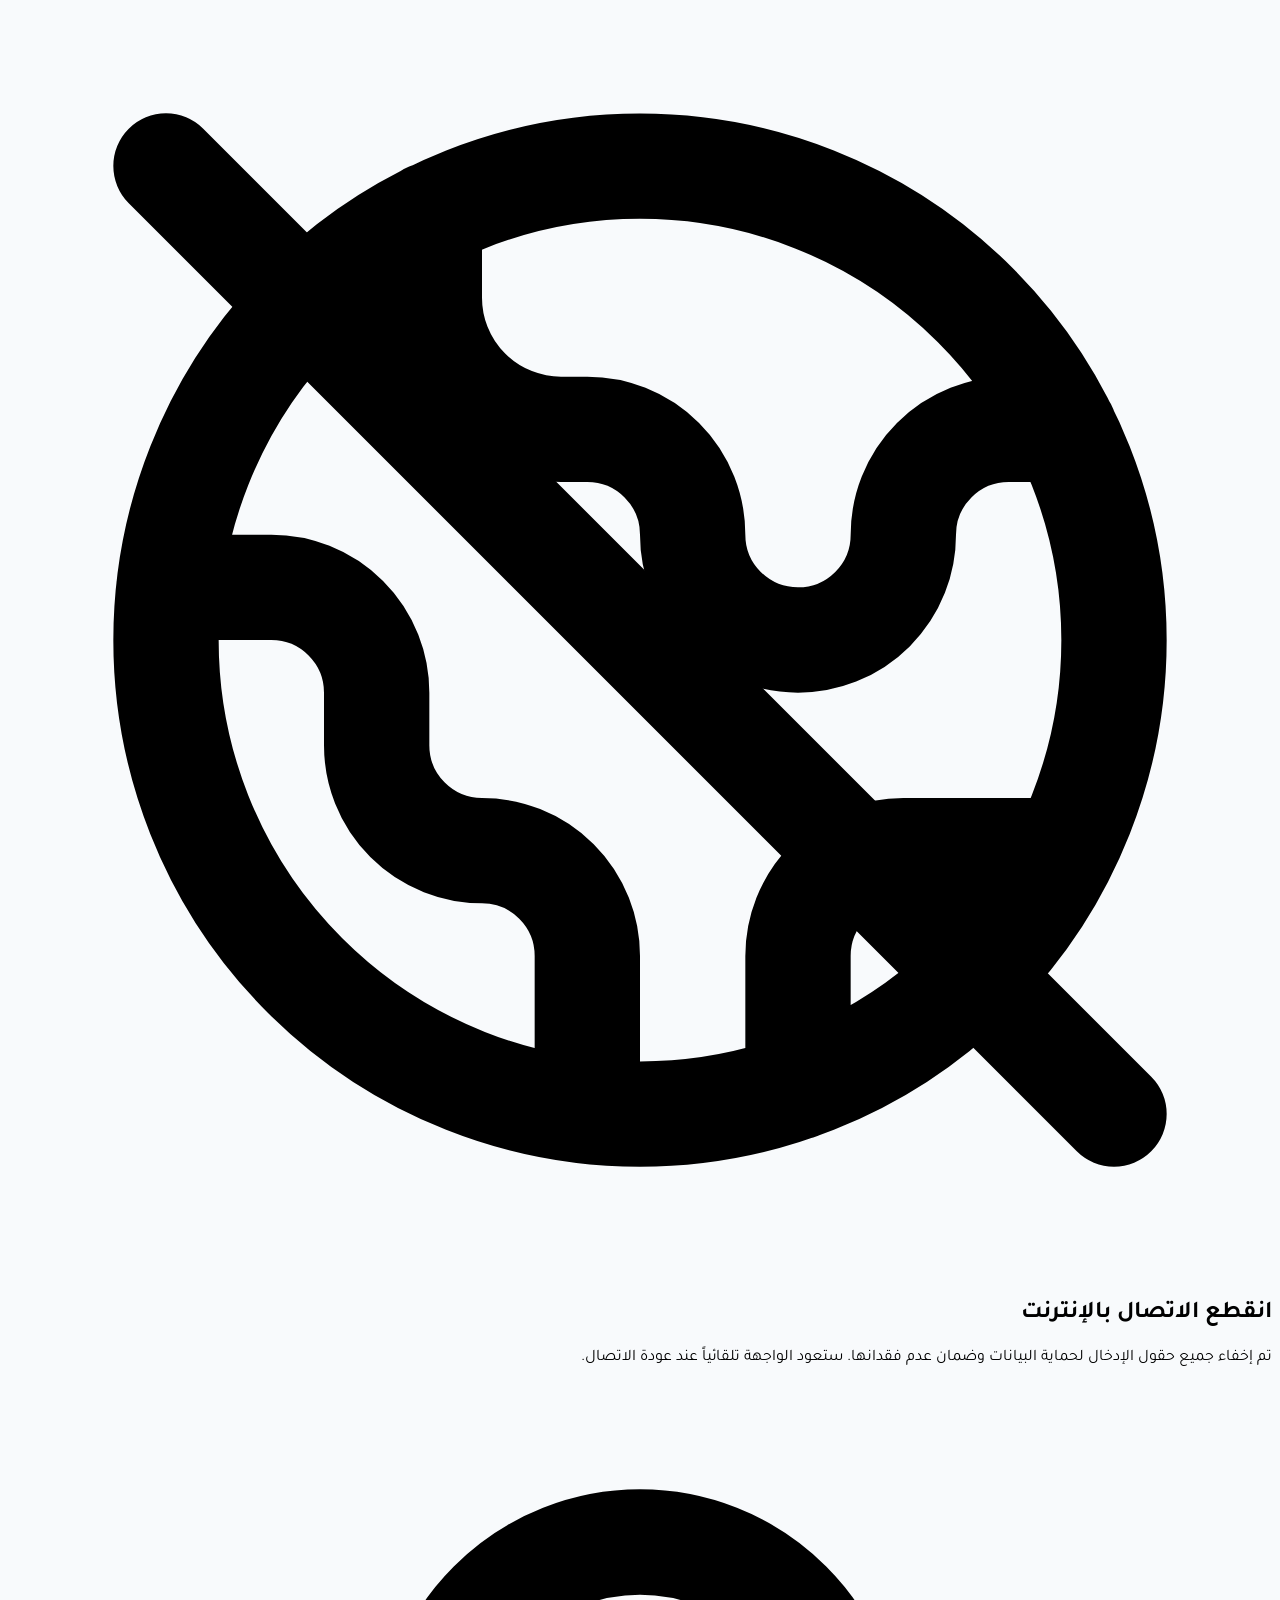
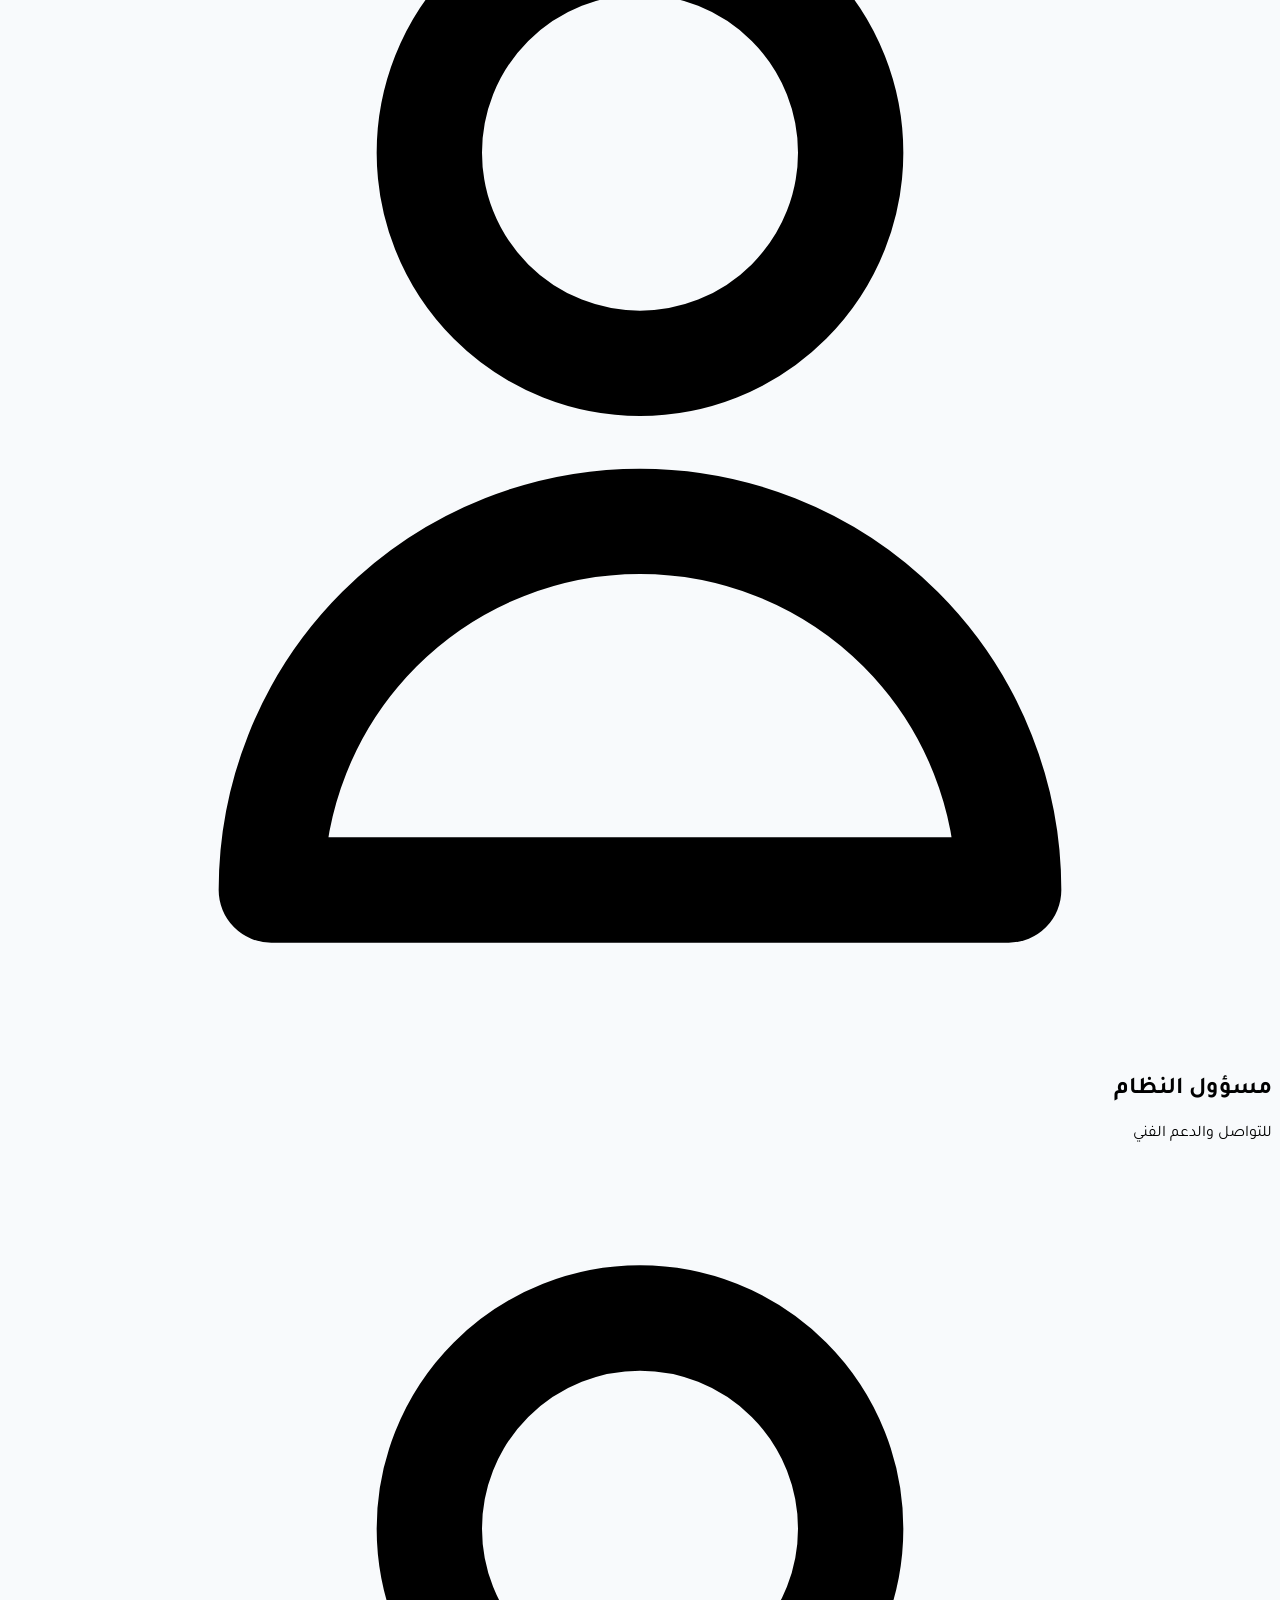
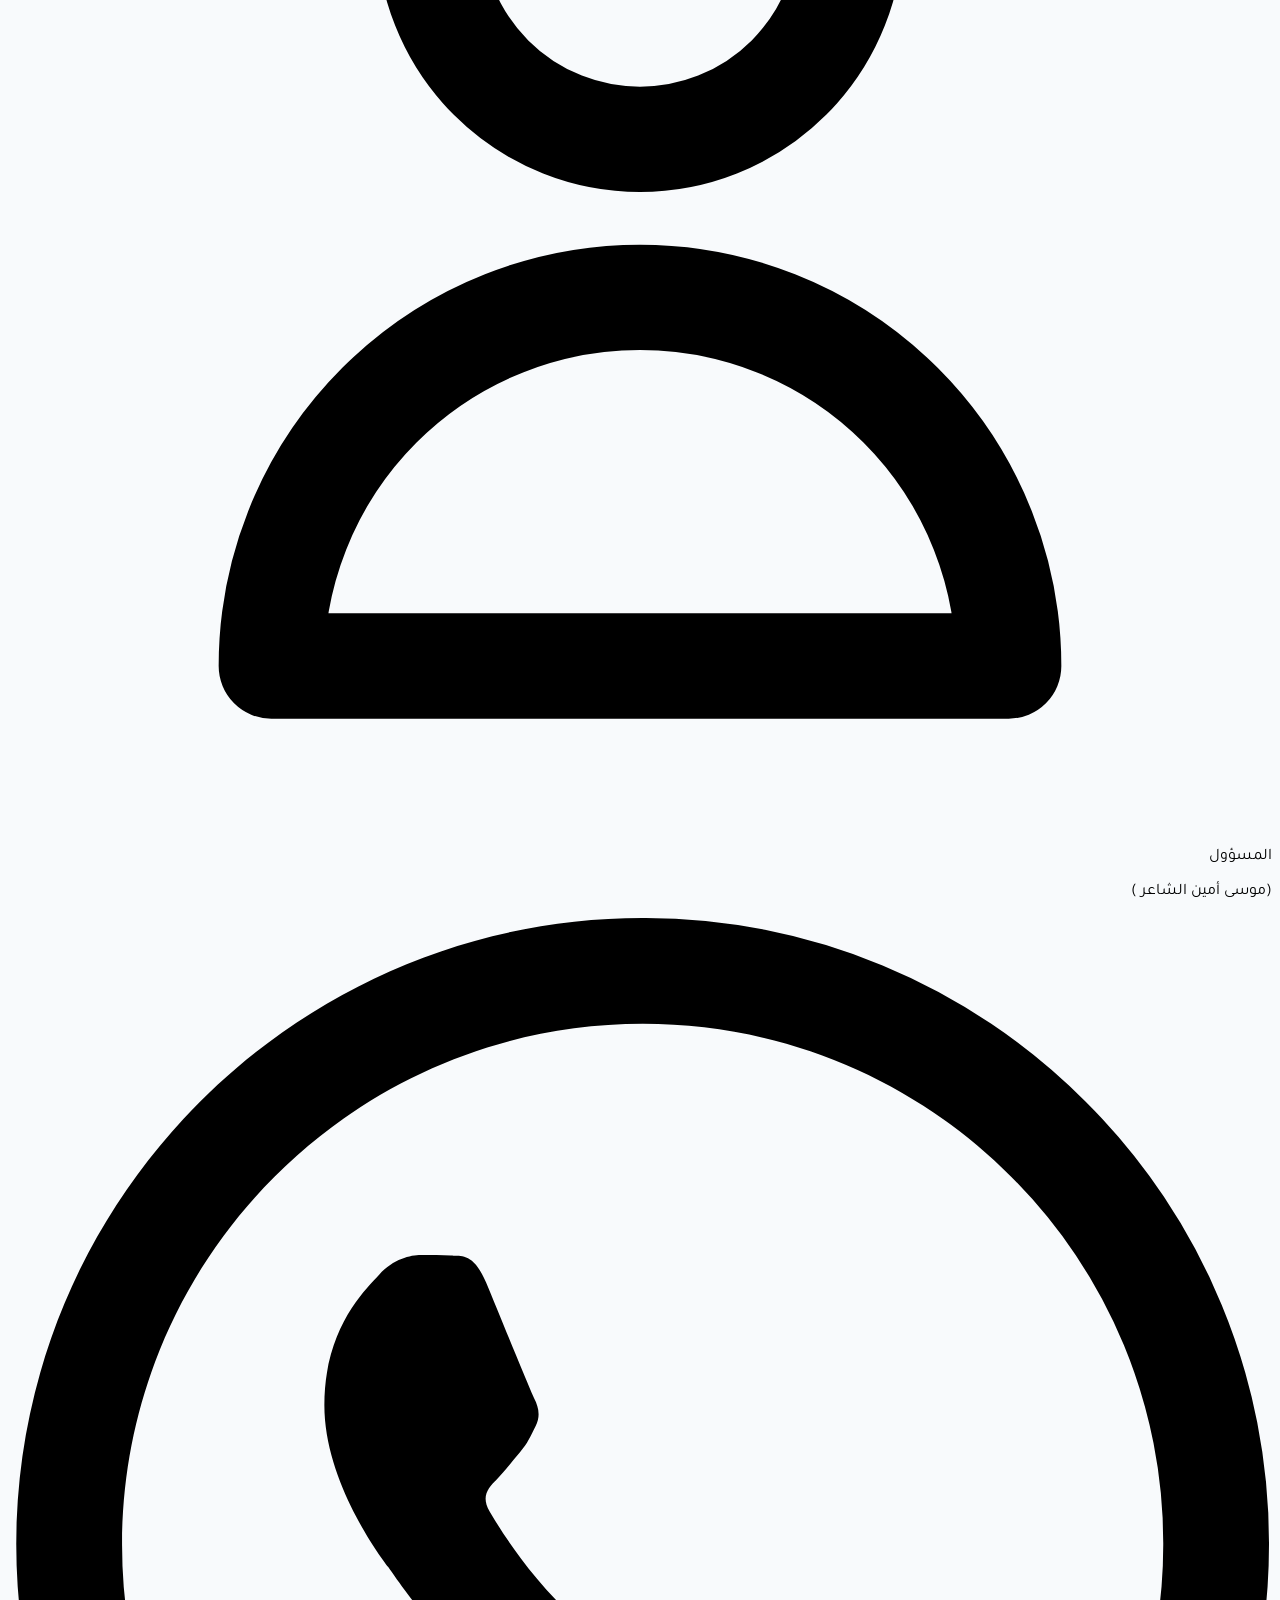
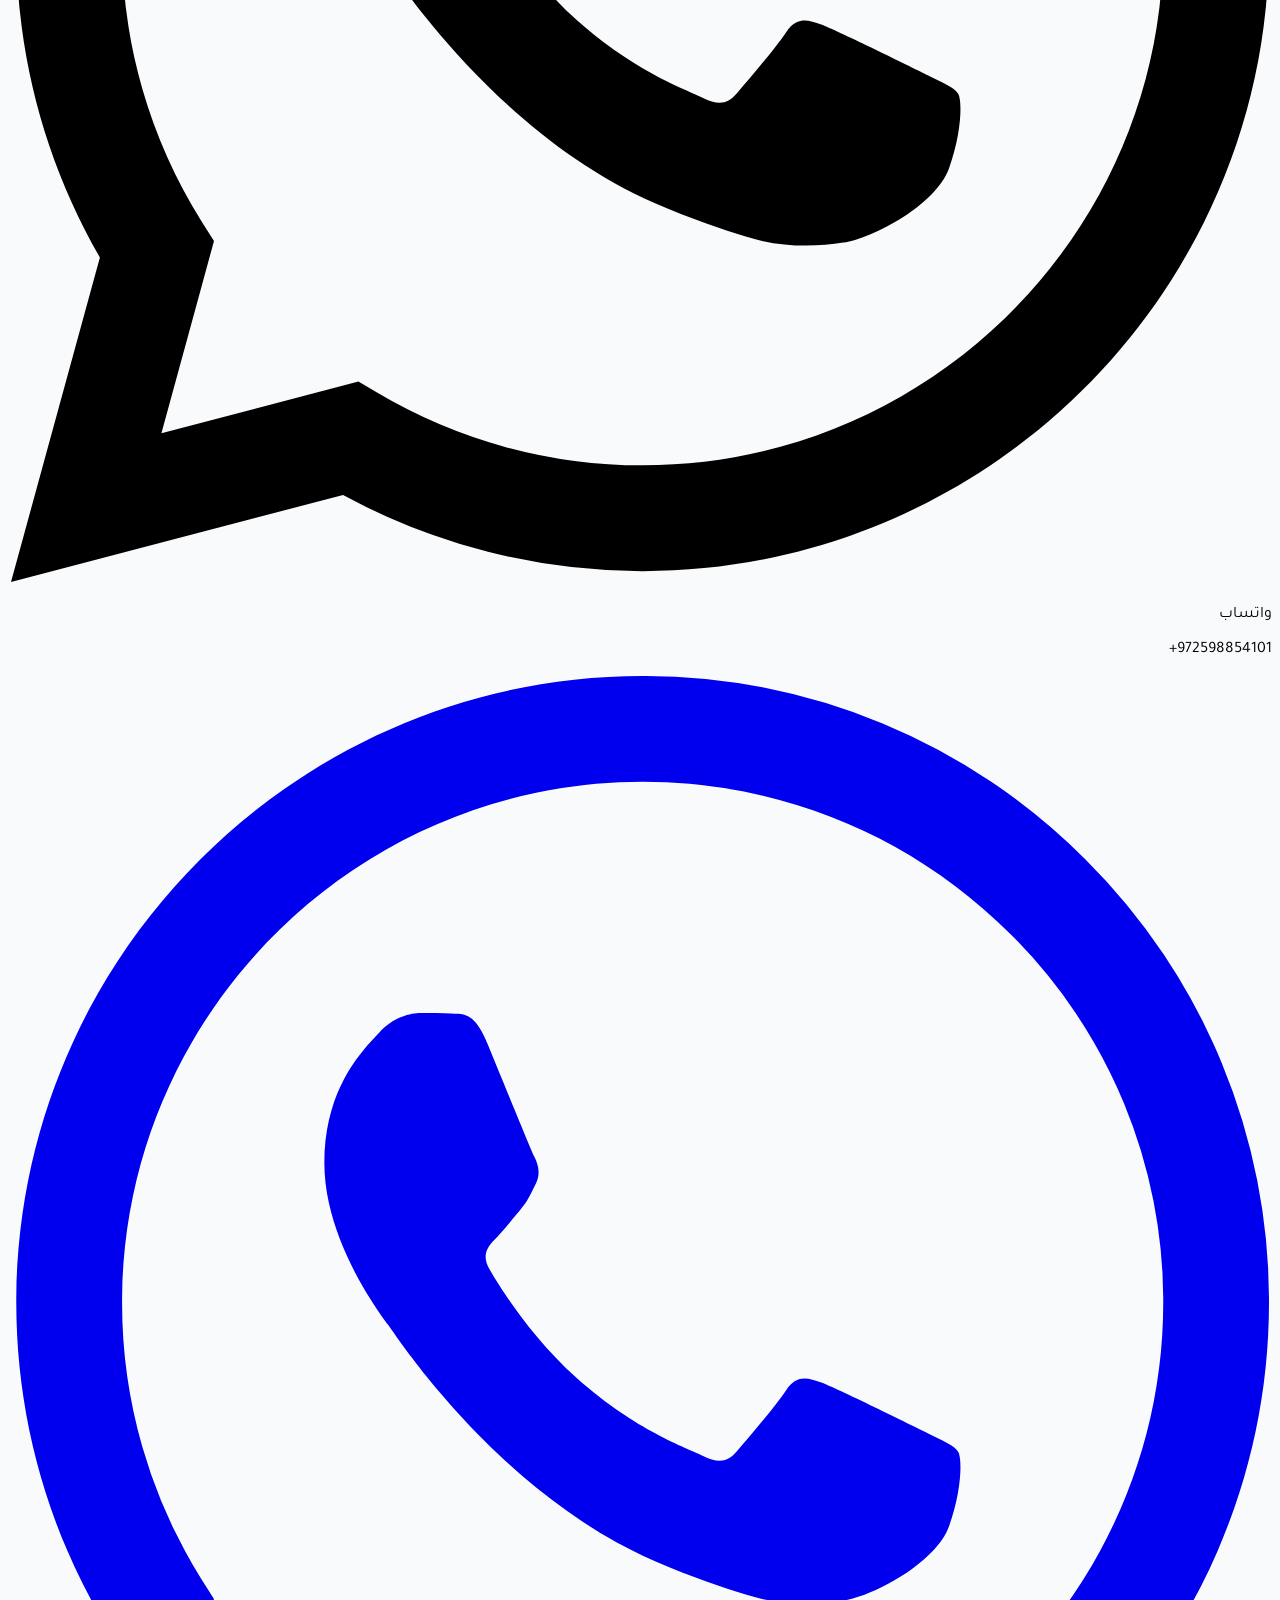
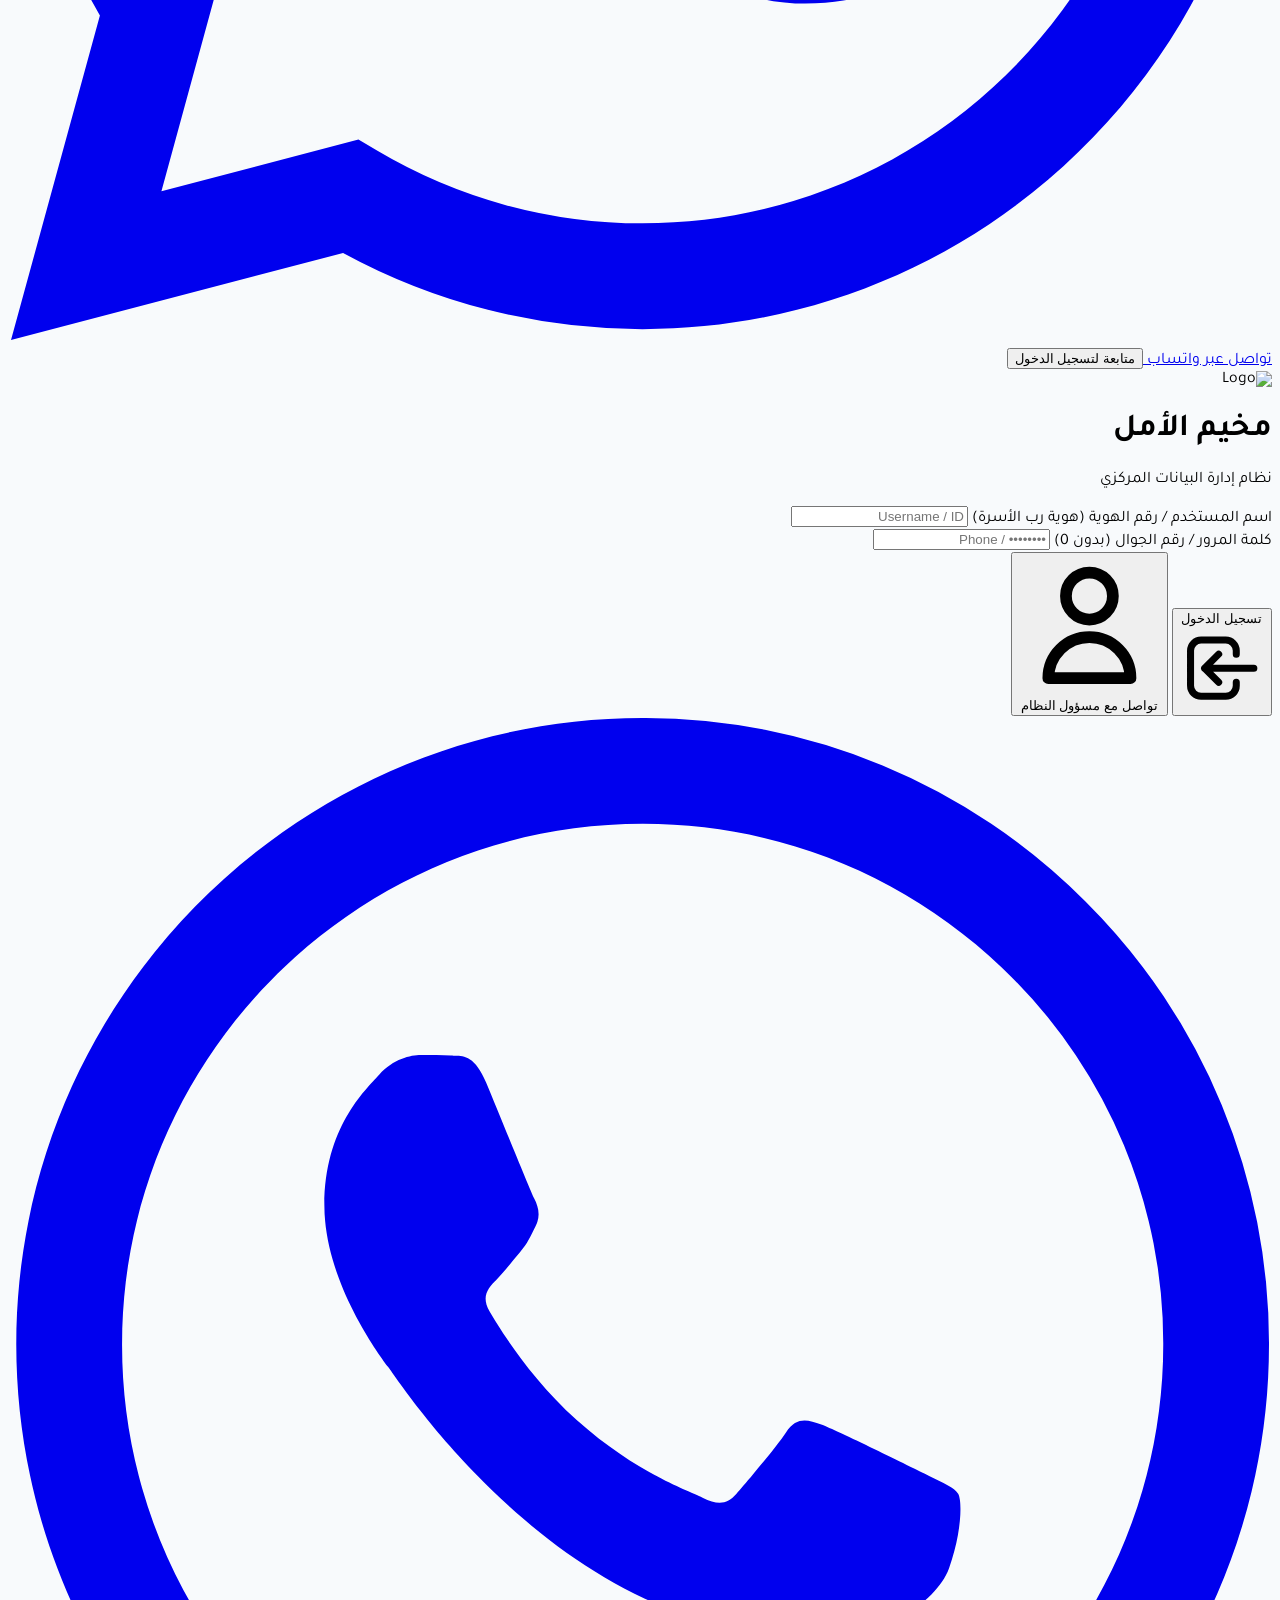
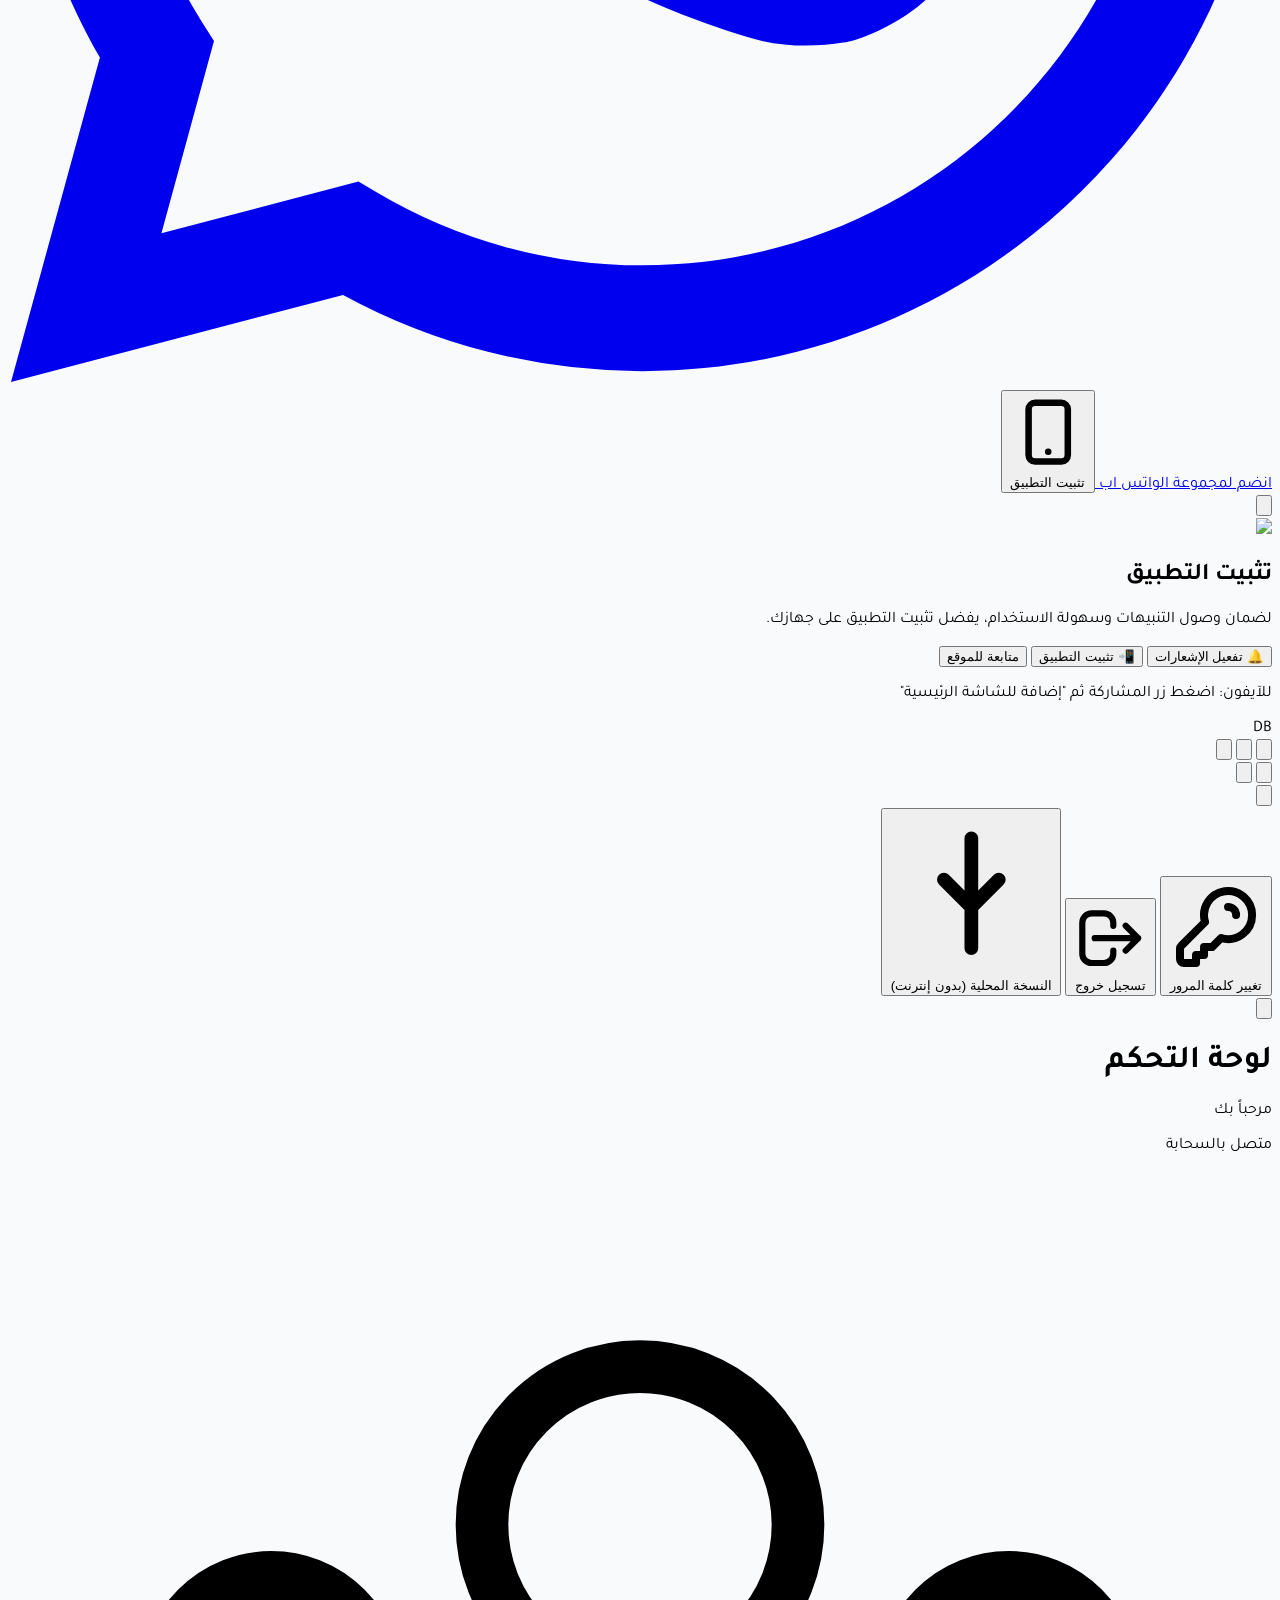
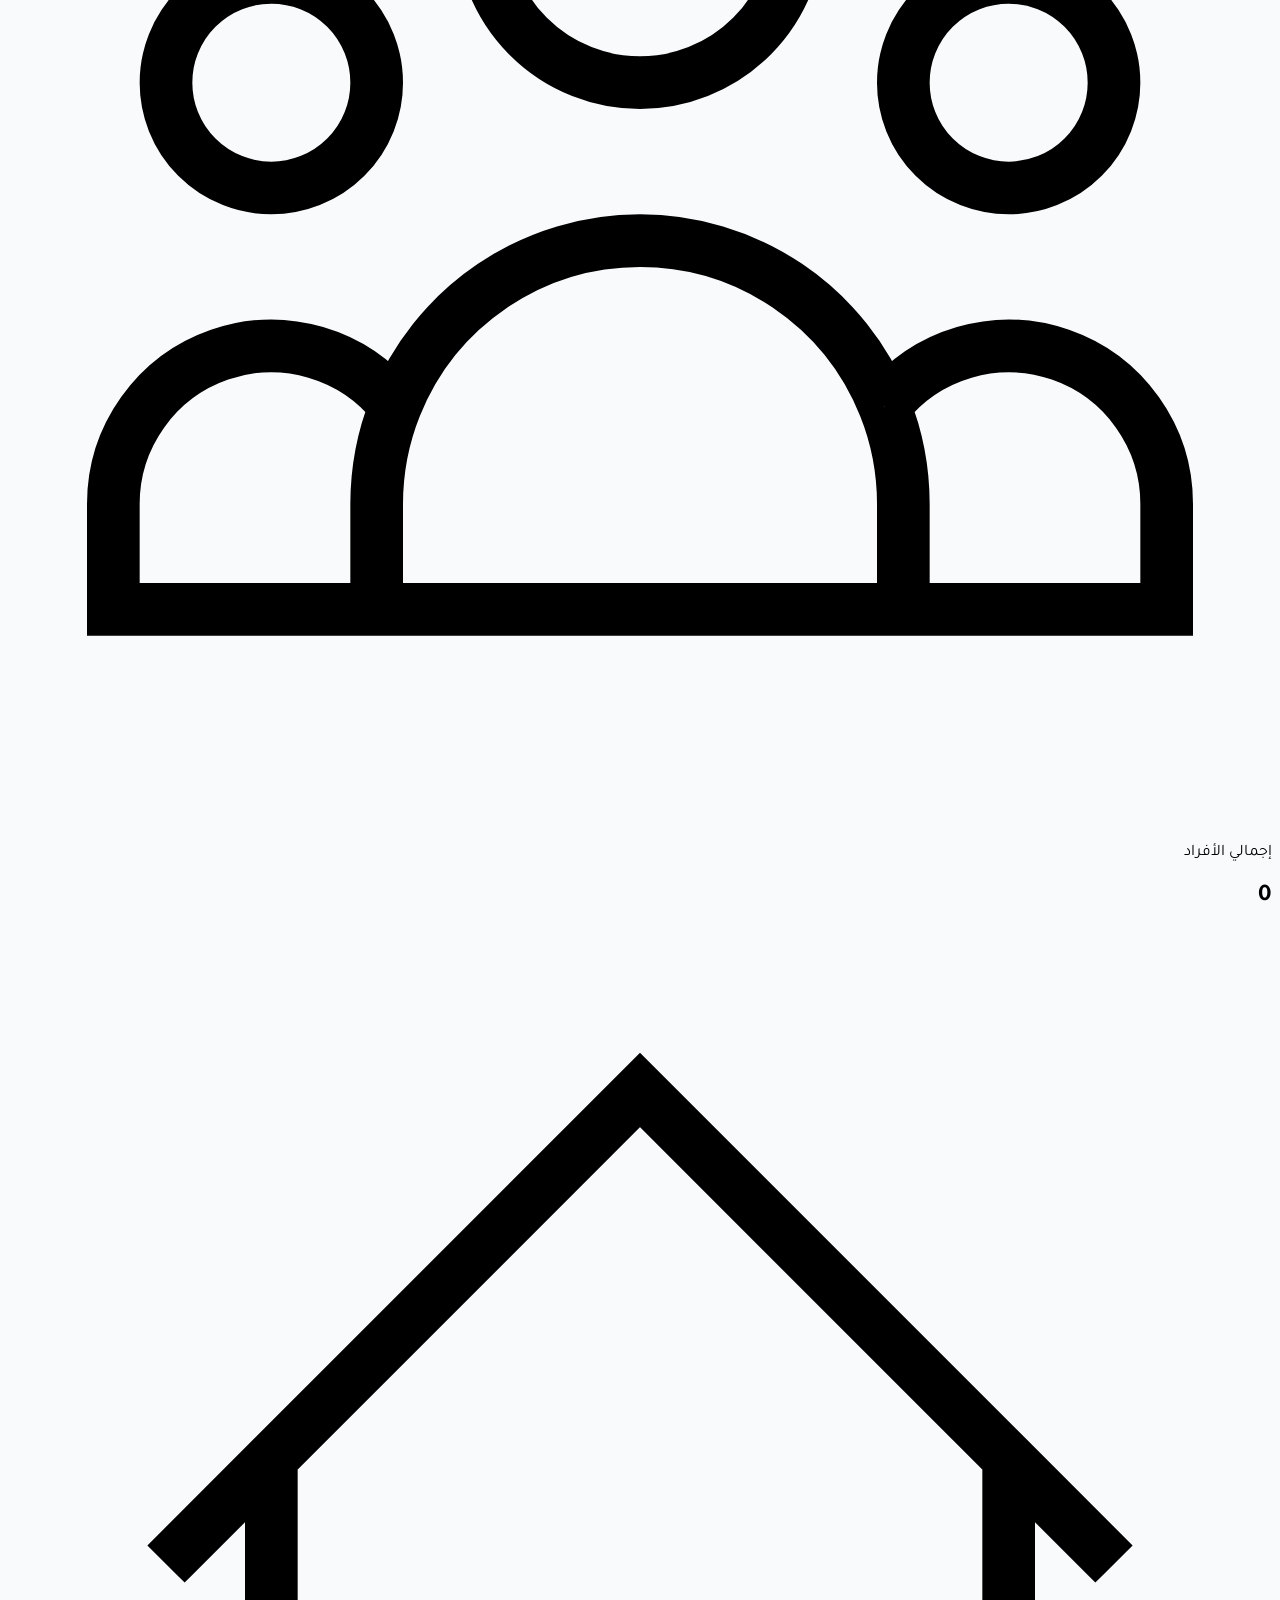
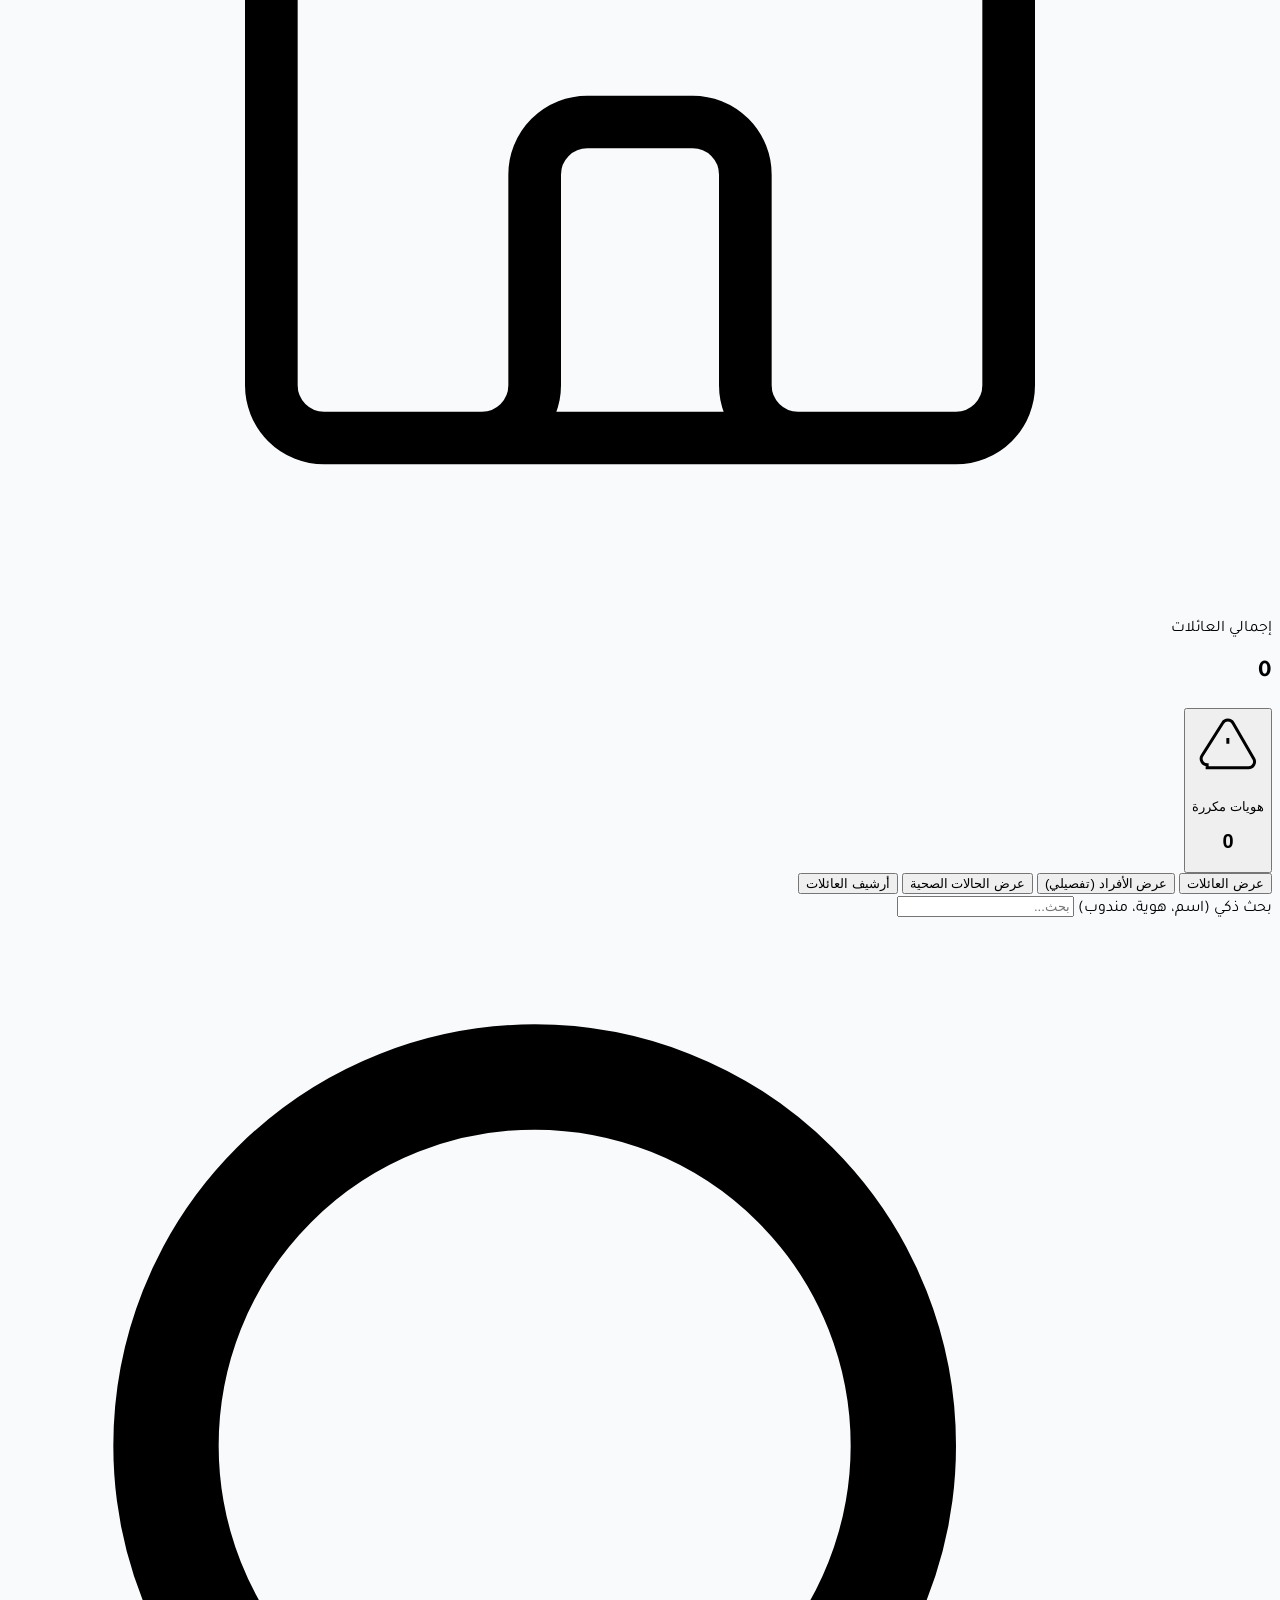
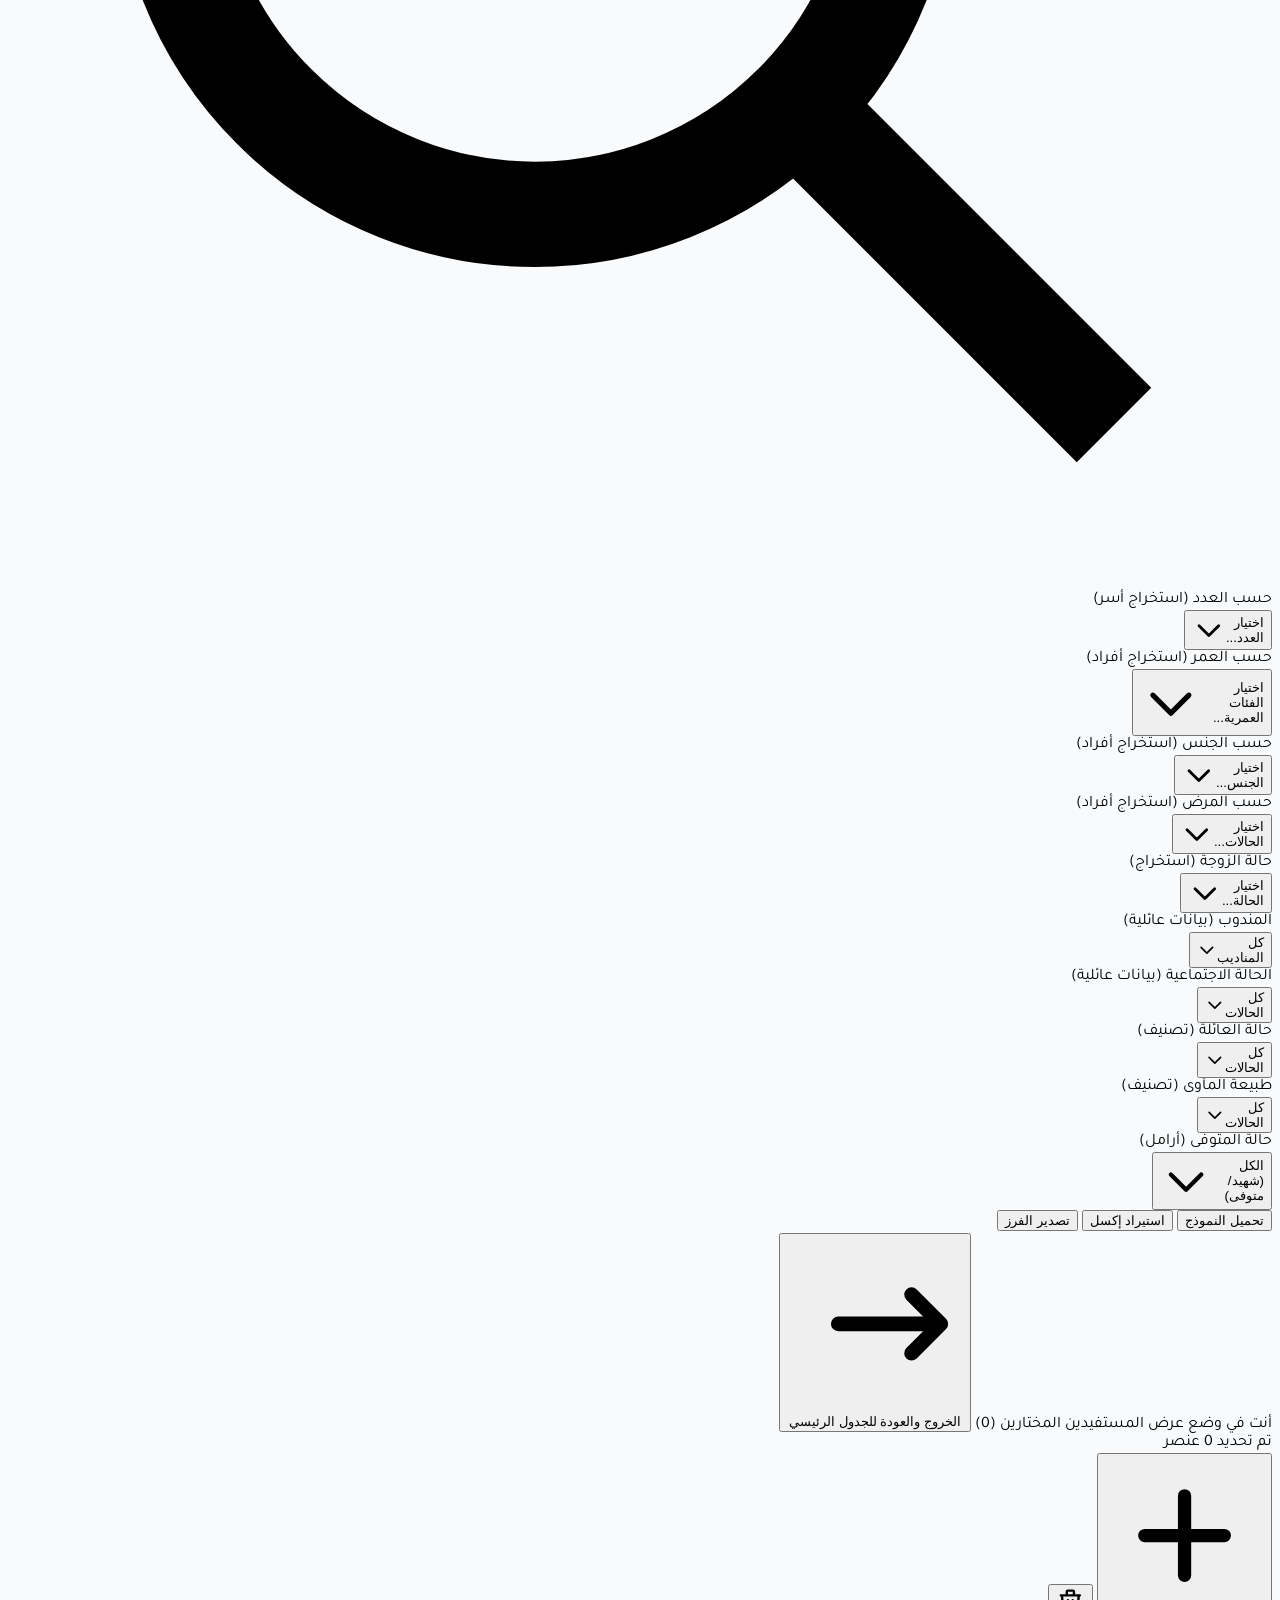
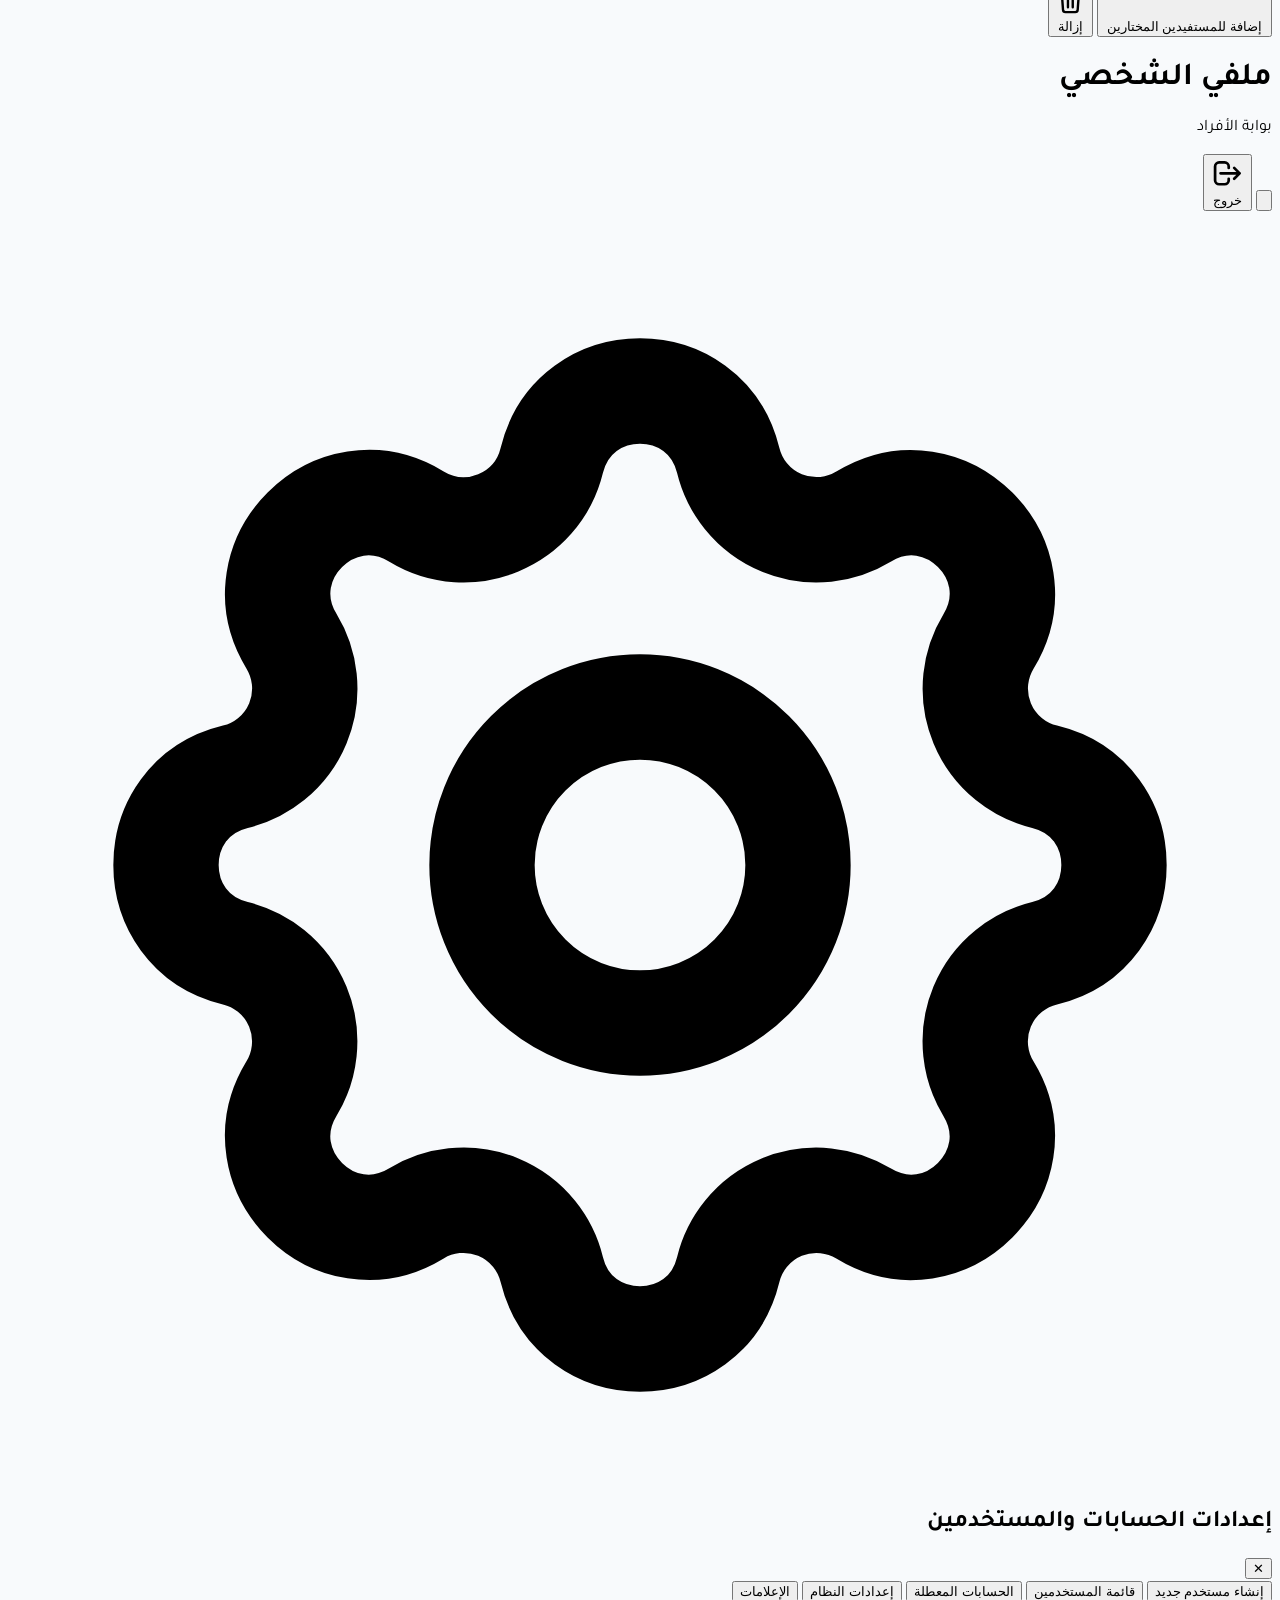
==== index.html @ 71ea0f86 "index" ====
<!DOCTYPE html>
<html lang="ar" dir="rtl">

<head>
    <meta charset="UTF-8">
    <meta name="viewport" content="width=device-width, initial-scale=1.0">
    <title>النظام الموحد مخيم الأمل </title>
    <!-- إعدادات الصورة المصغرة والمعاينة -->
    <link rel="icon" href="https://i.ibb.co/2LS9M6m/E88-F92-CC-8542-4-E59-B64-A-3-DE162-A87-C19.png">
    <link rel="apple-touch-icon" href="https://i.ibb.co/2LS9M6m/E88-F92-CC-8542-4-E59-B64-A-3-DE162-A87-C19.png">
    <meta property="og:image" content="https://i.ibb.co/2LS9M6m/E88-F92-CC-8542-4-E59-B64-A-3-DE162-A87-C19.png">
    <meta property="og:title" content="النظام الموحد مخيم الأمل">
    <meta property="og:description" content="نظام إدارة البيانات المركزي والمستفيدين">
    <script src="https://cdn.tailwindcss.com"></script>
    <script src="https://cdnjs.cloudflare.com/ajax/libs/xlsx/0.18.5/xlsx.full.min.js"></script>
    <link href="https://fonts.googleapis.com/css2?family=Tajawal:wght@300;400;500;700;900&display=swap"
        rel="stylesheet">
    <style>
        body {
            font-family: 'Tajawal', sans-serif;
            background-color: #f8fafc;
            overflow-x: hidden;
        }

        .glass-panel {
            background: rgba(255, 255, 255, 0.9);
            backdrop-filter: blur(10px);
            border: 1px solid rgba(226, 232, 240, 0.8);
        }

        .input-focus {
            transition: all 0.3s ease;
        }

        .input-focus:focus {
            transform: translateY(-2px);
            box-shadow: 0 10px 15px -3px rgba(79, 70, 229, 0.1);
            border-color: #6366f1;
        }

        .modal-anim {
            animation: slideUp 0.4s cubic-bezier(0.16, 1, 0.3, 1);
        }

        @keyframes slideUp {
            from {
                opacity: 0;
                transform: translateY(30px) scale(0.95);
            }

            to {
                opacity: 1;
                transform: translateY(0) scale(1);
            }
        }

        .custom-scroll::-webkit-scrollbar {
            width: 6px;
        }

        .custom-scroll::-webkit-scrollbar-thumb {
            background: #e2e8f0;
            border-radius: 10px;
        }

        th,
        td {
            white-space: nowrap;
        }

        /* Multi-select Styles */
        .multiselect-container {
            position: relative;
            width: 100%;
        }

        .multiselect-btn {
            text-align: right;
            display: flex;
            justify-content: space-between;
            align-items: center;
        }

        .multiselect-options {
            position: absolute;
            top: 100%;
            left: 0;
            right: 0;
            background: white;
            border: 1px solid #e2e8f0;
            border-radius: 1rem;
            box-shadow: 0 10px 15px -3px rgba(0, 0, 0, 0.1);
            z-index: 50;
            max-height: 250px;
            overflow-y: auto;
            padding: 0.5rem;
            margin-top: 5px;
            opacity: 0;
            visibility: hidden;
            transform: translateY(-10px);
            transition: all 0.2s cubic-bezier(0.16, 1, 0.3, 1);
        }

        .multiselect-options.show {
            opacity: 1;
            visibility: visible;
            transform: translateY(0);
        }

        .multiselect-option {
            display: flex;
            align-items: center;
            gap: 8px;
            padding: 8px;
            cursor: pointer;
            border-radius: 0.5rem;
            transition: background 0.2s;
        }

        .multiselect-option:hover {
            background-color: #f1f5f9;
        }

        .multiselect-option input[type="checkbox"] {
            width: 16px;
            height: 16px;
            accent-color: #4f46e5;
            cursor: pointer;
        }

        @media print {
            body * {
                visibility: hidden;
            }

            #authOverlay,
            #mainUI,
            #formModal,
            #detailsModal,
            #exportModal,
            #userParamsModal,
            #editCredsModal,
            nav {
                display: none !important;
            }

            #printArea,
            #printArea * {
                visibility: visible;
                display: block;
            }

            #printArea {
                position: absolute;
                left: 0;
                top: 0;
                width: 100%;
                margin: 0;
                padding: 0;
                background: white;
                color: black;
                font-size: 12pt;
            }

            @page {
                size: A4;
                margin: 1cm;
            }

            .print-container {
                width: 100%;
                direction: rtl;
            }

            .print-header {
                text-align: center;
                border-bottom: 3px solid #000;
                margin-bottom: 20px;
                padding-bottom: 10px;
            }

            .print-title {
                font-size: 24pt;
                font-weight: 900;
                margin: 0;
            }

            .print-meta {
                font-size: 10pt;
                color: #555;
                margin-top: 5px;
            }

            .section-title {
                font-size: 16pt;
                font-weight: bold;
                background-color: #eee !important;
                -webkit-print-color-adjust: exact;
                print-color-adjust: exact;
                padding: 8px 10px;
                margin-top: 25px;
                margin-bottom: 10px;
                border-right: 5px solid #000;
                border-bottom: 1px solid #ccc;
            }

            .print-table {
                width: 100%;
                border-collapse: collapse;
                margin-bottom: 10px;
            }

            .print-table th,
            .print-table td {
                border: 1px solid #000;
                padding: 6px 10px;
                text-align: right;
                font-size: 11pt;
            }

            .print-table th {
                background-color: #f3f3f3 !important;
                -webkit-print-color-adjust: exact;
                print-color-adjust: exact;
                font-weight: bold;
                width: 20%;
                white-space: nowrap;
            }

            .info-grid {
                display: grid;
                grid-template-columns: 1fr 1fr;
                gap: 20px;
            }
        }
    </style>

    <!-- تسجيل Service Worker لدعم العمل بدون إنترنت -->
    <script>
        if ('serviceWorker' in navigator) {
            window.addEventListener('load', function () {
                navigator.serviceWorker.register('sw.js');
            });
        }
    </script>

    <script type="module">
        import { db, auth, appId, fs, signInWithEmailAndPassword, signOut, onAuthStateChanged } from './db.js';
        const { collection, addDoc, onSnapshot, doc, updateDoc, deleteDoc, query, orderBy, where, getDocs, setDoc, getDoc } = fs;

        window.currentUserData = null;

        // ===========================================
        //       نظام المصادقة
        // ===========================================

        async function checkPersistentLogin() {
            const sessionString = localStorage.getItem('dbUserSession');
            if (!sessionString) {
                return false;
            }

            const { userId, expiry } = JSON.parse(sessionString);

            if (Date.now() > expiry) {
                localStorage.removeItem('dbUserSession');
                return false;
            }

            try {
                const userDocRef = window.fs.doc(window.db, "app_users", userId);
                const userDoc = await window.fs.getDoc(userDocRef);

                if (!userDoc.exists() || userDoc.data().isDisabled) {
                    localStorage.removeItem('dbUserSession');
                    return false;
                }

                const newExpiry = Date.now() + (60 * 60 * 1000); // 1 hour sliding expiry
                localStorage.setItem('dbUserSession', JSON.stringify({ userId, expiry: newExpiry }));

                await window.fs.updateDoc(userDocRef, {
                    lastLogin: new Date().toISOString(),
                    isOnline: true
                });

                const userData = userDoc.data();
                window.currentUserData = {
                    id: userId,
                    name: userData.name,
                    username: userData.username,
                    role: userData.role,
                    permissions: userData.permissions || [],
                    type: "db_user"
                };
                Object.freeze(window.currentUserData); // حماية بيانات المستخدم
                handleLoginSuccess();
                return true;
            } catch (e) {
                console.error("Persistent login check failed", e);
                localStorage.removeItem('dbUserSession');
                return false;
            }
        }

        onAuthStateChanged(auth, async (user) => { // This handles Google Auth persistence
            if (user) {
                window.currentUserData = {
                    name: "المدير الرئيسي",
                    username: user.email,
                    role: "super_admin",
                    permissions: ["add", "edit", "remove", "view", "manage_users", "export", "view_all"],
                    type: "google_auth"
                };
                Object.freeze(window.currentUserData); // حماية بيانات المستخدم
                handleLoginSuccess();
            } else {
                // If no Google user, check for our custom persistent session
                const customSessionActive = await checkPersistentLogin();
                if (!customSessionActive) {
                    document.getElementById('authOverlay').classList.remove('hidden');
                }
            }
        });

        window.unifiedLogin = async function () {
            const userOrEmail = document.getElementById('loginUser').value.trim();
            const pass = document.getElementById('loginPass').value;
            const errorDiv = document.getElementById('loginError');
            errorDiv.classList.add('hidden');

            if (!userOrEmail || !pass) {
                errorDiv.innerText = "يرجى تعبئة جميع الحقول";
                errorDiv.classList.remove('hidden');
                return;
            }

            try {
                if (userOrEmail.includes('@')) {
                    await signInWithEmailAndPassword(auth, userOrEmail, pass);
                    return;
                }

                const q = query(collection(db, "app_users"), where("username", "==", userOrEmail));
                const querySnapshot = await getDocs(q);

                if (querySnapshot.empty) {
                    throw new Error("User not found");
                }

                let userData = null;
                let docId = null;

                querySnapshot.forEach((doc) => {
                    if (doc.data().password === pass) {
                        userData = doc.data();
                        docId = doc.id;
                    }
                });

                if (!userData) {
                    throw new Error("Wrong password");
                }

                if (userData.isDisabled) {
                    errorDiv.innerText = "هذا الحساب معطل، يرجى مراجعة المسؤول";
                    errorDiv.classList.remove('hidden');
                    return;
                }

                await updateDoc(doc(db, "app_users", docId), {
                    lastLogin: new Date().toISOString(),
                    isOnline: true
                });

                window.currentUserData = {
                    id: docId,
                    name: userData.name,
                    username: userData.username,
                    role: userData.role,
                    permissions: userData.permissions || [],
                    type: "db_user"
                };
                Object.freeze(window.currentUserData); // حماية بيانات المستخدم

                // حفظ الجلسة في localStorage لمدة ساعة
                const session = {
                    userId: docId,
                    expiry: Date.now() + (60 * 60 * 1000) // 1 hour
                };
                localStorage.setItem('dbUserSession', JSON.stringify(session));

                handleLoginSuccess();

            } catch (error) {
                // محاولة تسجيل الدخول كمستفيد (فرد)
                try {
                    // التحقق من إعدادات النظام (السماح بالدخول وطريقة الدخول)
                    let authMethod = 'phone';
                    const settingsDoc = await window.fs.getDoc(window.fs.doc(window.db, "artifacts", window.appId, "public", "settings"));
                    if (settingsDoc.exists()) {
                        const sData = settingsDoc.data();
                        if (sData.beneficiaryLoginEnabled === false) {
                            const err = new Error(sData.beneficiaryLoginMessage || "عذراً، الدخول متوقف حالياً");
                            err.isSystemMessage = true;
                            throw err;
                        }
                        if (sData.beneficiaryAuthMethod) {
                            authMethod = sData.beneficiaryAuthMethod;
                        }
                    }

                    const benQ = query(collection(db, "artifacts", appId, "public", "data", "families"), where("pId", "==", userOrEmail));
                    const benSnap = await getDocs(benQ);

                    let benData = null;
                    let benId = null;

                    benSnap.forEach((doc) => {
                        const data = doc.data();
                        if (authMethod === 'password') {
                            if (data.pPassword && data.pPassword === pass) {
                                benData = data;
                                benId = doc.id;
                            }
                        } else {
                            if (data.pPhone === pass) {
                                benData = data;
                                benId = doc.id;
                            }
                        }
                    });

                    if (!benData) {
                        const errMsg = authMethod === 'password'
                            ? "بيانات الدخول غير صحيحة (تأكد من رقم الهوية وكلمة السر)"
                            : "بيانات الدخول غير صحيحة (تأكد من رقم الهوية ورقم الجوال)";
                        const err = new Error(errMsg);
                        err.isSystemMessage = true;
                        throw err;
                    }

                    window.currentUserData = {
                        id: benId,
                        name: benData.pName,
                        username: benData.pId,
                        role: "beneficiary", // دور جديد
                        permissions: ["edit_self"],
                        type: "beneficiary_auth"
                    };
                    Object.freeze(window.currentUserData); // حماية بيانات المستخدم
                    handleLoginSuccess();

                } catch (benError) {
                    console.error("Login Error:", error, benError);
                    if (benError.isSystemMessage) {
                        errorDiv.innerText = benError.message;
                        errorDiv.classList.remove('hidden');
                        return;
                    }
                    errorDiv.innerText = "بيانات الدخول غير صحيحة (تأكد من اسم المستخدم وكلمة المرور)";
                    errorDiv.classList.remove('hidden');
                }
            }
        };

        async function handleLoginSuccess() {
            document.getElementById('authOverlay').classList.add('hidden');
            document.getElementById('mainUI').classList.remove('hidden');

            // تحميل إعدادات النظام (خاصة صلاحية تعديل المستفيد) عند كل دخول
            try {
                const settingsSnap = await window.fs.getDoc(window.fs.doc(window.db, "artifacts", window.appId, "public", "settings"));
                if (settingsSnap.exists()) {
                    const sData = settingsSnap.data();
                    window.beneficiaryEditEnabled = sData.beneficiaryEditEnabled !== false;
                } else {
                    window.beneficiaryEditEnabled = true; // الافتراضي: مسموح
                }
            } catch (e) {
                window.beneficiaryEditEnabled = true; // في حال الخطأ، اسمح بالتعديل
            }

            setupUIBasedOnRole();
            initDataListener();
            initNotificationSystem(); // تشغيل الإشعارات فقط بعد الدخول الناجح
        }

        function setupUIBasedOnRole() {
            const u = window.currentUserData;
            document.getElementById('roleTitle').innerText = `أهلاً بك، ${u.name}`;

            const settingsBtn = document.getElementById('navSettingsBtn');
            const homeBtn = document.getElementById('navHomeBtn');
            const benBtn = document.getElementById('navBeneficiariesBtn');

            // إخفاء/إظهار واجهة المستفيد الخاصة
            if (u.role === 'beneficiary') {
                document.querySelector('nav').classList.add('hidden'); // إخفاء القائمة الجانبية
                document.getElementById('adminDashboard').classList.add('hidden'); // إخفاء لوحة التحكم الرئيسية
                document.getElementById('beneficiaryDashboard').classList.remove('hidden'); // إظهار لوحة المستفيد
                renderBeneficiaryView();

                // التحقق من التثبيت للمستفيد (إجباري)
                const isStandalone = window.matchMedia('(display-mode: standalone)').matches || window.navigator.standalone === true;
                if (!isStandalone) {
                    if (!sessionStorage.getItem('installPromptShown')) {
                        document.getElementById('forceInstallModal').classList.remove('hidden');
                        sessionStorage.setItem('installPromptShown', 'true');
                    }
                }

                return; // توقف هنا للمستفيد
            }

            // الوضع الطبيعي للموظفين والمدراء
            document.querySelector('nav').classList.remove('hidden');
            document.getElementById('adminDashboard').classList.remove('hidden');
            document.getElementById('beneficiaryDashboard').classList.add('hidden');

            if (u.role === 'super_admin') {
                settingsBtn.classList.remove('hidden');
                homeBtn.classList.add('hidden');
            } else {
                settingsBtn.classList.add('hidden');
                homeBtn.classList.remove('hidden');
            }

            if (u.role === 'super_admin' || u.role === 'admin' || u.role === 'employee') {
                benBtn.classList.remove('hidden');
            } else {
                benBtn.classList.add('hidden');
            }

            const canAdd = u.permissions.includes('add');
            // التعديل هنا: تمكين التصدير إذا كان المدير الرئيسي أو لديه صلاحية export
            const canExport = u.role === 'super_admin' || u.role === 'admin' || u.permissions.includes('export');
            const actionsGroup = document.getElementById('navActionsGroup');

            if (canAdd) document.getElementById('adminAddBtn').classList.remove('hidden');
            else document.getElementById('adminAddBtn').classList.add('hidden');

            // التحكم في ظهور زر التصدير في القائمة الجانبية
            if (canExport) document.getElementById('navExportBtn').classList.remove('hidden');
            else document.getElementById('navExportBtn').classList.add('hidden');

            if (canAdd || canExport) actionsGroup.classList.remove('hidden');
            else actionsGroup.classList.add('hidden');

            // التحكم في ظهور أزرار الإجراءات الإدارية (قالب، استيراد، تصدير الفرز)
            if (canExport) {
                document.getElementById('adminActions').classList.remove('hidden');
                document.getElementById('adminActions').classList.add('flex'); // التأكد من تفعيل ال flex
            } else {
                document.getElementById('adminActions').classList.add('hidden');
                document.getElementById('adminActions').classList.remove('flex');
            }

            // الفلاتر تظهر للجميع
            document.getElementById('sensitiveFilters').classList.remove('hidden');
            document.getElementById('socialFilterDiv').classList.remove('hidden');
        }

        window.logout = async function () {
            try {
                if (window.currentUserData && window.currentUserData.type === 'db_user') {
                    await updateDoc(doc(db, "app_users", window.currentUserData.id), {
                        isOnline: false
                    });
                }
                localStorage.removeItem('dbUserSession');
                await signOut(auth);
                window.currentUserData = null;
                location.reload();
            } catch (error) {
                console.error("Logout Error", error);
                location.reload();
            }
        };

        function initDataListener() {
            if (window.currentUserData && window.currentUserData.role === 'beneficiary') {
                // للمستفيد: استمع فقط لملفه الشخصي
                onSnapshot(doc(db, "artifacts", appId, "public", "data", "families", window.currentUserData.id), (doc) => {
                    if (doc.exists()) {
                        window.families = [{ id: doc.id, ...doc.data() }];
                        renderBeneficiaryView(); // تحديث العرض عند تغير البيانات
                    } else {
                        alert("لم يعد الملف موجوداً");
                        logout();
                    }
                });
            } else {
                // للمدراء: استمع للكل
                const q = query(
                    collection(db, "artifacts", appId, "public", "data", "families"),
                    orderBy("updatedAt", "desc")
                );
                onSnapshot(q, (snapshot) => {
                    window.families = snapshot.docs.map(doc => ({ id: doc.id, ...doc.data() }));
                    updateDelegateFilterOptions();
                    updateSocialFilterOptions();
                    runFilters();
                }, (err) => console.error("Firebase Snapshot Error", err));
            }
        }

    </script>
</head>

<body class="custom-scroll">

    <div id="printArea" class="hidden"></div>

    <div id="offlineOverlay"
        class="fixed inset-0 bg-slate-900 z-[9999] flex flex-col items-center justify-center text-white hidden">
        <div class="bg-red-500/20 p-6 rounded-full mb-6 animate-pulse">
            <svg class="w-16 h-16 text-red-500" fill="none" stroke="currentColor" viewBox="0 0 24 24">
                <path stroke-linecap="round" stroke-linejoin="round" stroke-width="2"
                    d="M3.055 11H5a2 2 0 012 2v1a2 2 0 002 2 2 2 0 012 2v2.945M8 3.935V5.5A2.5 2.5 0 0010.5 8h.5a2 2 0 012 2 2 2 0 104 0 2 2 0 012-2h1.064M15 20.488V18a2 2 0 012-2h3.064M21 12a9 9 0 11-18 0 9 9 0 0118 0z">
                </path>
                <path stroke-linecap="round" stroke-linejoin="round" stroke-width="2" d="M3 3l18 18"></path>
            </svg>
        </div>
        <h2 class="text-4xl font-black mb-4">انقطع الاتصال بالإنترنت</h2>
        <p class="text-slate-400 text-lg max-w-md text-center">تم إخفاء جميع حقول الإدخال لحماية البيانات وضمان عدم
            فقدانها. ستعود الواجهة تلقائياً عند عودة الاتصال.</p>
    </div>

    <!-- نافذة معلومات المدير -->
    <div id="adminInfoModal"
        class="fixed inset-0 bg-slate-900/90 z-[2000] flex items-center justify-center p-4 backdrop-blur-sm">
        <div class="bg-white rounded-[2.5rem] shadow-2xl p-10 w-full max-w-md text-center modal-anim relative">
            <div
                class="w-20 h-20 bg-gradient-to-br from-indigo-500 to-purple-600 rounded-3xl flex items-center justify-center mx-auto mb-6 shadow-xl shadow-indigo-200">
                <svg class="w-10 h-10 text-white" fill="none" stroke="currentColor" viewBox="0 0 24 24">
                    <path stroke-linecap="round" stroke-linejoin="round" stroke-width="2"
                        d="M16 7a4 4 0 11-8 0 4 4 0 018 0zM12 14a7 7 0 00-7 7h14a7 7 0 00-7-7z" />
                </svg>
            </div>
            <h2 class="text-2xl font-black text-slate-800 mb-2">مسؤول النظام</h2>
            <p class="text-slate-500 text-sm mb-6">للتواصل والدعم الفني</p>
            <div class="bg-slate-50 rounded-2xl p-6 mb-6 text-right space-y-3">
                <div class="flex items-center gap-3">
                    <div class="w-10 h-10 bg-indigo-100 rounded-xl flex items-center justify-center flex-shrink-0">
                        <svg class="w-5 h-5 text-indigo-600" fill="none" stroke="currentColor" viewBox="0 0 24 24">
                            <path stroke-linecap="round" stroke-linejoin="round" stroke-width="2"
                                d="M16 7a4 4 0 11-8 0 4 4 0 018 0zM12 14a7 7 0 00-7 7h14a7 7 0 00-7-7z" />
                        </svg>
                    </div>
                    <div>
                        <p class="text-xs text-slate-400 font-bold">المسؤول</p>
                        <p class="font-black text-slate-800"> (موسى أمين الشاعر )</p>
                    </div>
                </div>
                <div class="flex items-center gap-3">
                    <div class="w-10 h-10 bg-emerald-100 rounded-xl flex items-center justify-center flex-shrink-0">
                        <svg class="w-5 h-5 text-emerald-600" fill="currentColor" viewBox="0 0 24 24">
                            <path
                                d="M17.472 14.382c-.297-.149-1.758-.867-2.03-.967-.273-.099-.471-.148-.67.15-.197.297-.767.966-.94 1.164-.173.199-.347.223-.644.075-.297-.15-1.255-.463-2.39-1.475-.883-.788-1.48-1.761-1.653-2.059-.173-.297-.018-.458.13-.606.134-.133.298-.347.446-.52.149-.174.198-.298.298-.497.099-.198.05-.371-.025-.52-.075-.149-.669-1.612-.916-2.207-.242-.579-.487-.5-.669-.51-.173-.008-.371-.01-.57-.01-.198 0-.52.074-.792.372-.272.297-1.04 1.016-1.04 2.479 0 1.462 1.065 2.875 1.213 3.074.149.198 2.096 3.2 5.077 4.487.709.306 1.262.489 1.694.625.712.227 1.36.195 1.871.118.571-.085 1.758-.719 2.006-1.413.248-.694.248-1.289.173-1.413-.074-.124-.272-.198-.57-.347m-5.421 7.403h-.004a9.87 9.87 0 01-5.031-1.378l-.361-.214-3.741.982.998-3.648-.235-.374a9.86 9.86 0 01-1.51-5.26c.001-5.45 4.436-9.884 9.888-9.884 2.64 0 5.122 1.03 6.988 2.898a9.825 9.825 0 012.893 6.994c-.003 5.45-4.437 9.884-9.885 9.884m8.413-18.297A11.815 11.815 0 0012.05 0C5.495 0 .16 5.335.157 11.892c0 2.096.547 4.142 1.588 5.945L.057 24l6.305-1.654a11.882 11.882 0 005.683 1.448h.005c6.554 0 11.89-5.335 11.893-11.893a11.821 11.821 0 00-3.48-8.413z" />
                        </svg>
                    </div>
                    <div>
                        <p class="text-xs text-slate-400 font-bold">واتساب</p>
                        <p class="font-black text-slate-800 font-mono tracking-wider"> 972598854101+</p>
                    </div>
                </div>
            </div>
            <a href="https://wa.me/972598854101" target="_blank"
                class="w-full bg-emerald-500 text-white py-4 rounded-2xl font-bold hover:bg-emerald-600 transition-all flex items-center justify-center gap-2 mb-3 shadow-lg shadow-emerald-100">
                <svg class="w-5 h-5" fill="currentColor" viewBox="0 0 24 24">
                    <path
                        d="M17.472 14.382c-.297-.149-1.758-.867-2.03-.967-.273-.099-.471-.148-.67.15-.197.297-.767.966-.94 1.164-.173.199-.347.223-.644.075-.297-.15-1.255-.463-2.39-1.475-.883-.788-1.48-1.761-1.653-2.059-.173-.297-.018-.458.13-.606.134-.133.298-.347.446-.52.149-.174.198-.298.298-.497.099-.198.05-.371-.025-.52-.075-.149-.669-1.612-.916-2.207-.242-.579-.487-.5-.669-.51-.173-.008-.371-.01-.57-.01-.198 0-.52.074-.792.372-.272.297-1.04 1.016-1.04 2.479 0 1.462 1.065 2.875 1.213 3.074.149.198 2.096 3.2 5.077 4.487.709.306 1.262.489 1.694.625.712.227 1.36.195 1.871.118.571-.085 1.758-.719 2.006-1.413.248-.694.248-1.289.173-1.413-.074-.124-.272-.198-.57-.347m-5.421 7.403h-.004a9.87 9.87 0 01-5.031-1.378l-.361-.214-3.741.982.998-3.648-.235-.374a9.86 9.86 0 01-1.51-5.26c.001-5.45 4.436-9.884 9.888-9.884 2.64 0 5.122 1.03 6.988 2.898a9.825 9.825 0 012.893 6.994c-.003 5.45-4.437 9.884-9.885 9.884m8.413-18.297A11.815 11.815 0 0012.05 0C5.495 0 .16 5.335.157 11.892c0 2.096.547 4.142 1.588 5.945L.057 24l6.305-1.654a11.882 11.882 0 005.683 1.448h.005c6.554 0 11.89-5.335 11.893-11.893a11.821 11.821 0 00-3.48-8.413z" />
                </svg>
                تواصل عبر واتساب
            </a>
            <button onclick="document.getElementById('adminInfoModal').classList.add('hidden');"
                class="w-full bg-slate-100 text-slate-600 py-4 rounded-2xl font-bold hover:bg-slate-200 transition-all">
                متابعة لتسجيل الدخول
            </button>
        </div>
    </div>

    <div id="authOverlay" class="fixed inset-0 bg-slate-900 z-[1000] flex items-center justify-center p-4">
        <div class="bg-white rounded-[2.5rem] shadow-2xl p-10 w-full max-w-md text-center modal-anim">
            <div class="mb-8">
                <div
                    class="bg-indigo-600 w-20 h-20 rounded-3xl flex items-center justify-center mx-auto mb-4 shadow-xl shadow-indigo-200">
                    <img src="https://i.ibb.co/2LS9M6m/E88-F92-CC-8542-4-E59-B64-A-3-DE162-A87-C19.png"
                        class="w-20 h-20 object-contain" alt="Logo" />
                </div>
                <h1 class="text-3xl font-black text-slate-800"> مخيم الأمل </h1>
                <p class="text-slate-400 mt-2">نظام إدارة البيانات المركزي</p>
            </div>

            <div class="space-y-4 text-right">
                <div>
                    <label class="block text-xs font-bold text-slate-400 mb-2 mr-1">اسم المستخدم / رقم الهوية (هوية رب
                        الأسرة)</label>
                    <input type="text" id="loginUser"
                        class="w-full p-4 bg-slate-50 border-none rounded-2xl text-left text-sm font-bold focus:ring-2 focus:ring-indigo-500"
                        placeholder="Username / ID">
                </div>
                <div>
                    <label class="block text-xs font-bold text-slate-400 mb-2 mr-1">كلمة المرور / رقم الجوال (بدون
                        0)</label>
                    <input type="password" id="loginPass"
                        class="w-full p-4 bg-slate-50 border-none rounded-2xl text-center text-xl tracking-widest focus:ring-2 focus:ring-indigo-500"
                        placeholder="•••••••• / Phone">
                </div>
                <div id="loginError" class="text-red-500 text-xs font-bold hidden text-center"></div>

                <button onclick="unifiedLogin()"
                    class="w-full bg-slate-900 text-white py-5 rounded-2xl font-bold hover:bg-black transition-all flex items-center justify-center gap-3 shadow-lg mt-4">
                    تسجيل الدخول
                    <svg class="w-5 h-5" fill="none" stroke="currentColor" viewBox="0 0 24 24">
                        <path stroke-linecap="round" stroke-linejoin="round" stroke-width="2"
                            d="M11 16l-4-4m0 0l4-4m-4 4h14m-5 4v1a3 3 0 01-3 3H6a3 3 0 01-3-3V7a3 3 0 013-3h7a3 3 0 013 3v1" />
                    </svg>
                </button>
                <button onclick="document.getElementById('adminInfoModal').classList.remove('hidden');"
                    class="block w-full bg-purple-50 text-purple-600 py-4 rounded-2xl font-bold hover:bg-purple-100 transition-all flex items-center justify-center gap-2 mt-4 text-sm shadow-sm">
                    <svg class="w-5 h-5" fill="none" stroke="currentColor" viewBox="0 0 24 24">
                        <path stroke-linecap="round" stroke-linejoin="round" stroke-width="2"
                            d="M16 7a4 4 0 11-8 0 4 4 0 018 0zM12 14a7 7 0 00-7 7h14a7 7 0 00-7-7z" />
                    </svg>
                    تواصل مع مسؤول النظام
                </button>
                <a href="https://chat.whatsapp.com/ITZe08oQilu3oVFILRNkNI" target="_blank"
                    class="block w-full bg-emerald-50 text-emerald-600 py-4 rounded-2xl font-bold hover:bg-emerald-100 transition-all flex items-center justify-center gap-2 mt-4 text-sm shadow-sm">
                    <svg class="w-5 h-5" fill="currentColor" viewBox="0 0 24 24">
                        <path
                            d="M17.472 14.382c-.297-.149-1.758-.867-2.03-.967-.273-.099-.471-.148-.67.15-.197.297-.767.966-.94 1.164-.173.199-.347.223-.644.075-.297-.15-1.255-.463-2.39-1.475-.883-.788-1.48-1.761-1.653-2.059-.173-.297-.018-.458.13-.606.134-.133.298-.347.446-.52.149-.174.198-.298.298-.497.099-.198.05-.371-.025-.52-.075-.149-.669-1.612-.916-2.207-.242-.579-.487-.5-.669-.51-.173-.008-.371-.01-.57-.01-.198 0-.52.074-.792.372-.272.297-1.04 1.016-1.04 2.479 0 1.462 1.065 2.875 1.213 3.074.149.198 2.096 3.2 5.077 4.487.709.306 1.262.489 1.694.625.712.227 1.36.195 1.871.118.571-.085 1.758-.719 2.006-1.413.248-.694.248-1.289.173-1.413-.074-.124-.272-.198-.57-.347m-5.421 7.403h-.004a9.87 9.87 0 01-5.031-1.378l-.361-.214-3.741.982.998-3.648-.235-.374a9.86 9.86 0 01-1.51-5.26c.001-5.45 4.436-9.884 9.888-9.884 2.64 0 5.122 1.03 6.988 2.898a9.825 9.825 0 012.893 6.994c-.003 5.45-4.437 9.884-9.885 9.884m8.413-18.297A11.815 11.815 0 0012.05 0C5.495 0 .16 5.335.157 11.892c0 2.096.547 4.142 1.588 5.945L.057 24l6.305-1.654a11.882 11.882 0 005.683 1.448h.005c6.554 0 11.89-5.335 11.893-11.893a11.821 11.821 0 00-3.48-8.413z" />
                    </svg>
                    انضم لمجموعة الواتس اب </a>
                <button id="installAppBtn" onclick="installPWA()"
                    class="hidden w-full bg-indigo-50 text-indigo-600 py-4 rounded-2xl font-bold hover:bg-indigo-100 transition-all flex items-center justify-center gap-2 mt-4 text-sm shadow-sm">
                    <svg class="w-5 h-5" fill="none" stroke="currentColor" viewBox="0 0 24 24">
                        <path stroke-linecap="round" stroke-linejoin="round" stroke-width="2"
                            d="M12 18h.01M8 21h8a2 2 0 002-2V5a2 2 0 00-2-2H8a2 2 0 00-2 2v14a2 2 0 002 2z" />
                    </svg>
                    تثبيت التطبيق
                </button>
            </div>
        </div>
    </div>

    <!-- نافذة التثبيت الإجباري للمستفيدين -->
    <div id="forceInstallModal"
        class="fixed inset-0 bg-slate-900/95 z-[9000] flex flex-col items-center justify-center p-6 text-center hidden backdrop-blur-sm">
        <div class="bg-white p-8 rounded-[2.5rem] shadow-2xl max-w-md w-full modal-anim relative">
            <button onclick="document.getElementById('forceInstallModal').classList.add('hidden')"
                class="absolute top-6 right-6 text-slate-300 hover:text-slate-500 transition-colors">
                <svg class="w-6 h-6" fill="none" stroke="currentColor" viewBox="0 0 24 24">
                    <path stroke-linecap="round" stroke-linejoin="round" stroke-width="2" d="M6 18L18 6M6 6l12 12" />
                </svg>
            </button>
            <div
                class="w-24 h-24 bg-white rounded-3xl flex items-center justify-center mx-auto mb-6 shadow-xl shadow-indigo-100 border border-slate-100 p-2">
                <img src="https://i.ibb.co/2LS9M6m/E88-F92-CC-8542-4-E59-B64-A-3-DE162-A87-C19.png"
                    class="w-full h-full object-contain rounded-2xl">
            </div>
            <h2 class="text-2xl font-black text-slate-800 mb-2">تثبيت التطبيق</h2>
            <p class="text-slate-500 text-sm mb-6 font-bold">لضمان وصول التنبيهات وسهولة الاستخدام، يفضل تثبيت التطبيق
                على جهازك.</p>

            <div class="space-y-3">
                <button onclick="requestNotificationPermission()"
                    class="w-full bg-emerald-50 text-emerald-600 py-4 rounded-2xl font-bold hover:bg-emerald-100 transition-all flex items-center justify-center gap-2">🔔
                    تفعيل الإشعارات</button>
                <button onclick="installPWA()" id="forceInstallBtn"
                    class="w-full bg-indigo-600 text-white py-4 rounded-2xl font-bold hover:bg-indigo-700 transition-all shadow-lg shadow-indigo-200 flex items-center justify-center gap-2">📲
                    تثبيت التطبيق</button>
                <button onclick="document.getElementById('forceInstallModal').classList.add('hidden')"
                    class="w-full bg-slate-100 text-slate-500 py-4 rounded-2xl font-bold hover:bg-slate-200 transition-all">متابعة
                    للموقع</button>
            </div>
            <p class="text-xs text-slate-400 mt-4">للآيفون: اضغط زر المشاركة ثم "إضافة للشاشة الرئيسية"</p>
        </div>
    </div>

    <div id="mainUI" class="hidden min-h-screen">
        <nav
            class="fixed bottom-0 left-0 right-0 md:top-0 md:right-0 md:h-screen md:w-24 bg-white border-t md:border-t-0 md:border-l border-slate-200 z-[500] flex md:flex-col items-center justify-between p-2 md:py-6">

            <div class="hidden md:flex mb-6">
                <div
                    class="w-12 h-12 bg-indigo-600 rounded-2xl flex items-center justify-center text-white shadow-lg shadow-indigo-100 font-black text-xl">
                    DB</div>
            </div>

            <div class="flex md:flex-col items-center gap-6 w-full md:w-auto justify-center md:justify-start flex-1">

                <div class="flex md:flex-col gap-2 bg-slate-50/80 p-2 rounded-[1.5rem] border border-slate-100">
                    <button id="navHomeBtn" onclick="window.scrollTo({top:0, behavior:'smooth'})"
                        class="hidden p-3 rounded-xl text-slate-400 hover:bg-white hover:text-indigo-600 hover:shadow-sm transition-all"
                        title="الرئيسية">
                        <svg class="w-6 h-6" fill="none" stroke="currentColor" viewBox="0 0 24 24">
                            <path stroke-linecap="round" stroke-linejoin="round" stroke-width="2"
                                d="M3 12l2-2m0 0l7-7 7 7M5 10v10a1 1 0 001 1h3m10-11l2 2m-2-2v10a1 1 0 01-1 1h-3m-6 0a1 1 0 001-1v-4a1 1 0 011-1h2a1 1 0 011 1v4a1 1 0 001 1m-6 0h6" />
                        </svg>
                    </button>

                    <button id="navBeneficiariesBtn" onclick="openBeneficiaries()"
                        class="hidden p-3 rounded-xl text-slate-400 hover:bg-white hover:text-emerald-600 hover:shadow-sm transition-all"
                        title="المستفيدين والأرشفة">
                        <svg class="w-6 h-6" fill="none" stroke="currentColor" viewBox="0 0 24 24">
                            <path stroke-linecap="round" stroke-linejoin="round" stroke-width="2"
                                d="M17 20h5v-2a3 3 0 00-5.356-1.857M17 20H7m10 0v-2c0-.656-.126-1.283-.356-1.857M7 20H2v-2a3 3 0 015.356-1.857M7 20v-2c0-.656.126-1.283.356-1.857m0 0a5.002 5.002 0 019.288 0M15 7a3 3 0 11-6 0 3 3 0 016 0zm6 3a2 2 0 11-4 0 2 2 0 014 0zM7 10a2 2 0 11-4 0 2 2 0 014 0z" />
                        </svg>
                    </button>

                    <button id="navSelectedListBtn" onclick="showSelectedBeneficiaries()"
                        class="p-3 rounded-xl text-slate-400 hover:bg-white hover:text-purple-600 hover:shadow-sm transition-all"
                        title="المستفيدين المختارين">
                        <svg class="w-6 h-6" fill="none" stroke="currentColor" viewBox="0 0 24 24">
                            <path stroke-linecap="round" stroke-linejoin="round" stroke-width="2"
                                d="M9 5H7a2 2 0 00-2 2v12a2 2 0 002 2h10a2 2 0 002-2V7a2 2 0 00-2-2h-2M9 5a2 2 0 002 2h2a2 2 0 002-2M9 5a2 2 0 012-2h2a2 2 0 012 2m-6 9l2 2 4-4" />
                        </svg>
                    </button>
                </div>

                <div id="navActionsGroup"
                    class="flex md:flex-col gap-2 bg-indigo-50/50 p-2 rounded-[1.5rem] border border-indigo-100 hidden">
                    <button onclick="openForm()" id="adminAddBtn"
                        class="hidden p-3 rounded-xl bg-indigo-600 text-white shadow-md shadow-indigo-200 hover:scale-105 transition-all"
                        title="إضافة جديد">
                        <svg class="w-6 h-6" fill="none" stroke="currentColor" viewBox="0 0 24 24">
                            <path stroke-linecap="round" stroke-linejoin="round" stroke-width="2" d="M12 4v16m8-8H4" />
                        </svg>
                    </button>
                    <button id="navExportBtn" onclick="openExportModal()"
                        class="hidden p-3 rounded-xl text-indigo-400 hover:bg-white hover:text-indigo-700 hover:shadow-sm transition-all"
                        title="تصدير">
                        <svg class="w-6 h-6" fill="none" stroke="currentColor" viewBox="0 0 24 24">
                            <path stroke-linecap="round" stroke-linejoin="round" stroke-width="2"
                                d="M4 16v1a3 3 0 003 3h10a3 3 0 003-3v-1m-4-4l-4 4m0 0l-4-4m4 4V4" />
                        </svg>
                    </button>
                </div>

                <button id="navSettingsBtn" onclick="openUserManagement()"
                    class="hidden p-4 rounded-2xl bg-slate-800 text-white shadow-lg shadow-slate-200 hover:bg-black transition-all"
                    title="إدارة المستخدمين">
                    <svg class="w-6 h-6" fill="none" stroke="currentColor" viewBox="0 0 24 24">
                        <path stroke-linecap="round" stroke-linejoin="round" stroke-width="2"
                            d="M10.325 4.317c.426-1.756 2.924-1.756 3.35 0a1.724 1.724 0 002.573 1.066c1.543-.94 3.31.826 2.37 2.37a1.724 1.724 0 001.065 2.572c1.756.426 1.756 2.924 0 3.35a1.724 1.724 0 00-1.066 2.573c.94 1.543-.826 3.31-2.37 2.37a1.724 1.724 0 00-2.572 1.065c-.426 1.756-2.924 1.756-3.35 0a1.724 1.724 0 00-2.573-1.066c-1.543.94-3.31-.826-2.37-2.37a1.724 1.724 0 00-1.065-2.572c-1.756-.426-1.756-2.924 0-3.35a1.724 1.724 0 001.066-2.573c-.94-1.543.826-3.31 2.37-2.37.996.608 2.296.07 2.572-1.065z" />
                        <path stroke-linecap="round" stroke-linejoin="round" stroke-width="2"
                            d="M15 12a3 3 0 11-6 0 3 3 0 016 0z" />
                    </svg>
                </button>
            </div>

            <div class="flex md:flex-col items-center gap-3 mt-auto relative">
                <div id="personalSettingsMenu"
                    class="hidden absolute bottom-full left-0 mb-3 md:bottom-0 md:right-full md:mr-4 md:left-auto md:mb-0 bg-white border border-slate-100 shadow-2xl rounded-2xl p-2 w-56 z-[600] modal-anim origin-bottom-left">
                    <button onclick="openMyProfile()"
                        class="w-full text-right p-3 rounded-xl text-sm font-bold text-slate-600 hover:bg-amber-50 hover:text-amber-600 transition-all flex items-center gap-2">
                        <svg class="w-4 h-4" fill="none" stroke="currentColor" viewBox="0 0 24 24">
                            <path stroke-linecap="round" stroke-linejoin="round" stroke-width="2"
                                d="M15 7a2 2 0 012 2m4 0a6 6 0 01-7.743 5.743L11 17H9v2H7v2H4a1 1 0 01-1-1v-2.586a1 1 0 01.293-.707l5.964-5.964A6 6 0 1121 9z" />
                        </svg>
                        تغيير كلمة المرور
                    </button>
                    <button onclick="logout()"
                        class="w-full text-right p-3 rounded-xl text-sm font-bold text-red-400 hover:bg-red-50 hover:text-red-600 transition-all flex items-center gap-2">
                        <svg class="w-4 h-4" fill="none" stroke="currentColor" viewBox="0 0 24 24">
                            <path stroke-linecap="round" stroke-linejoin="round" stroke-width="2"
                                d="M17 16l4-4m0 0l-4-4m4 4H7m6 4v1a3 3 0 01-3 3H6a3 3 0 01-3-3V7a3 3 0 013-3h4a3 3 0 013 3v1" />
                        </svg>
                        تسجيل خروج
                    </button>
                    <button id="offlineCopyBtn"
                        onclick="alert('تم تفعيل النسخة المحلية، يمكنك تصفح الموقع بدون إنترنت!')"
                        class="w-full text-right p-3 rounded-xl text-sm font-bold text-blue-500 hover:bg-blue-50 hover:text-blue-600 transition-all flex items-center gap-2 hidden">
                        <svg class="w-4 h-4" fill="none" stroke="currentColor" viewBox="0 0 24 24">
                            <path stroke-linecap="round" stroke-linejoin="round" stroke-width="2"
                                d="M12 20v-6m0 0V4m0 10l-4-4m4 4l4-4" />
                        </svg>
                        النسخة المحلية (بدون إنترنت)
                    </button>
                </div>
                <button onclick="togglePersonalSettings()"
                    class="p-3 rounded-xl text-slate-400 hover:bg-slate-100 hover:text-slate-600 transition-all"
                    title="الإعدادات الشخصية">
                    <svg class="w-6 h-6" fill="none" stroke="currentColor" viewBox="0 0 24 24">
                        <path stroke-linecap="round" stroke-linejoin="round" stroke-width="2"
                            d="M5.121 17.804A13.937 13.937 0 0112 16c2.5 0 4.847.655 6.879 1.804M15 10a3 3 0 11-6 0 3 3 0 016 0zm6 2a9 9 0 11-18 0 9 9 0 0118 0z" />
                    </svg>
                </button>
            </div>
        </nav>

        <main class="pb-24 md:pb-8 md:pr-24 min-h-screen">
            <!-- واجهة المدراء والموظفين -->
            <div id="adminDashboard" class="max-w-[95%] mx-auto p-4 md:p-8">
                <div class="flex flex-col md:flex-row md:items-center justify-between gap-6 mb-8">
                    <div>
                        <h1 class="text-3xl font-black text-slate-800">لوحة التحكم</h1>
                        <p id="roleTitle" class="text-slate-500 font-medium">مرحباً بك</p>
                    </div>
                    <div id="syncStatus"
                        class="flex items-center gap-2 px-4 py-2 bg-emerald-50 text-emerald-600 rounded-full text-xs font-bold animate-pulse">
                        <span class="w-2 h-2 bg-emerald-500 rounded-full"></span> متصل بالسحابة
                    </div>
                </div>

                <div class="grid grid-cols-1 md:grid-cols-3 gap-6 mb-12">
                    <div class="bg-white p-6 rounded-[2rem] border border-slate-100 shadow-sm flex items-center gap-5">
                        <div class="w-16 h-16 bg-blue-50 rounded-2xl flex items-center justify-center text-blue-600">
                            <svg class="w-8 h-8" fill="none" stroke="currentColor" viewBox="0 0 24 24">
                                <path
                                    d="M17 20h5v-2a3 3 0 00-5.356-1.857M17 20H7m10 0v-2c0-.656-.126-1.283-.356-1.857M7 20H2v-2a3 3 0 015.356-1.857M7 20v-2c0-.656.126-1.283.356-1.857m0 0a5.002 5.002 0 019.288 0M15 7a3 3 0 11-6 0 3 3 0 016 0zm6 3a2 2 0 11-4 0 2 2 0 014 0zM7 10a2 2 0 11-4 0 2 2 0 014 0z" />
                            </svg>
                        </div>
                        <div>
                            <p class="text-slate-400 text-xs font-bold uppercase tracking-wider">إجمالي الأفراد</p>
                            <h2 id="totalPersons" class="text-3xl font-black text-slate-800">0</h2>
                        </div>
                    </div>
                    <div class="bg-white p-6 rounded-[2rem] border border-slate-100 shadow-sm flex items-center gap-5">
                        <div
                            class="w-16 h-16 bg-indigo-50 rounded-2xl flex items-center justify-center text-indigo-600">
                            <svg class="w-8 h-8" fill="none" stroke="currentColor" viewBox="0 0 24 24">
                                <path
                                    d="M3 12l2-2m0 0l7-7 7 7M5 10v10a1 1 0 001 1h3m10-11l2 2m-2-2v10a1 1 0 01-1 1h-3m-6 0a1 1 0 001-1v-4a1 1 0 011-1h2a1 1 0 011 1v4a1 1 0 001 1m-6 0h6" />
                            </svg>
                        </div>
                        <div>
                            <p class="text-slate-400 text-xs font-bold uppercase tracking-wider">إجمالي العائلات</p>
                            <h2 id="totalFamilies" class="text-3xl font-black text-slate-800">0</h2>
                        </div>
                    </div>
                    <button onclick="toggleDuplicateFilter()"
                        class="bg-white p-6 rounded-[2rem] border border-slate-100 shadow-sm flex items-center gap-5 hover:border-red-300 transition-all text-right group">
                        <div id="dupIconBox"
                            class="w-16 h-16 bg-red-50 rounded-2xl flex items-center justify-center text-red-600 group-hover:bg-red-600 group-hover:text-white transition-all">
                            <svg class="w-8 h-8" fill="none" stroke="currentColor" viewBox="0 0 24 24">
                                <path
                                    d="M12 9v2m0 4h.01m-6.938 4h13.856c1.54 0 2.502-1.667 1.732-3L13.732 4c-.77-1.333-2.694-1.333-3.464 0L3.34 15c-.77 1.333.192 3 1.732 3z" />
                            </svg>
                        </div>
                        <div>
                            <p class="text-slate-400 text-xs font-bold uppercase tracking-wider">هويات مكررة</p>
                            <h2 id="totalDuplicates" class="text-3xl font-black text-red-600">0</h2>
                        </div>
                    </button>
                </div>

                <div class="bg-white p-6 rounded-[2.5rem] border border-slate-100 shadow-sm mb-8">
                    <div class="flex gap-2 mb-6 border-b border-slate-100 pb-6 overflow-x-auto">
                        <button onclick="setViewMode('family')" id="viewBtn-family"
                            class="px-6 py-3 rounded-xl text-sm font-bold bg-slate-800 text-white shadow-lg transition-all">عرض
                            العائلات</button>
                        <button onclick="setViewMode('individual')" id="viewBtn-individual"
                            class="px-6 py-3 rounded-xl text-sm font-bold bg-white text-slate-500 hover:bg-slate-100 transition-all">عرض
                            الأفراد (تفصيلي)</button>
                        <button onclick="setViewMode('health')" id="viewBtn-health"
                            class="px-6 py-3 rounded-xl text-sm font-bold bg-white text-slate-500 hover:bg-slate-100 transition-all">عرض
                            الحالات الصحية</button>
                        <button onclick="openArchiveModal()" id="viewBtn-archive"
                            class="px-6 py-3 rounded-xl text-sm font-bold bg-white text-orange-500 hover:bg-orange-50 transition-all">أرشيف
                            العائلات</button>
                    </div>

                    <div class="grid grid-cols-1 lg:grid-cols-5 gap-4 items-end">
                        <div class="lg:col-span-1 relative">
                            <label class="block text-xs font-bold text-slate-400 mb-2 mr-2">بحث ذكي (اسم، هوية،
                                مندوب)</label>
                            <input type="text" id="searchInput" oninput="runFilters()"
                                class="w-full bg-slate-50 border-none rounded-2xl p-4 pr-12 text-sm input-focus"
                                placeholder="بحث...">
                            <svg class="w-6 h-6 text-slate-300 absolute right-4 top-11" fill="none"
                                stroke="currentColor" viewBox="0 0 24 24">
                                <path stroke-width="2" d="M21 21l-6-6m2-5a7 7 0 11-14 0 7 7 0 0114 0z" />
                            </svg>
                        </div>

                        <div class="contents" id="sensitiveFilters">
                            <div>
                                <label class="block text-xs font-bold text-slate-400 mb-2 mr-2">حسب العدد (استخراج
                                    أسر)</label>
                                <div class="multiselect-container" id="filterCount-container">
                                    <button onclick="toggleMultiSelect('filterCount')"
                                        class="multiselect-btn w-full bg-slate-50 border-none rounded-2xl p-4 text-sm font-bold text-slate-600 hover:bg-slate-100 transition-all">
                                        <span id="filterCount-label">اختيار العدد...</span>
                                        <svg class="w-4 h-4" fill="none" stroke="currentColor" viewBox="0 0 24 24">
                                            <path stroke-linecap="round" stroke-linejoin="round" stroke-width="2"
                                                d="M19 9l-7 7-7-7"></path>
                                        </svg>
                                    </button>
                                    <div id="filterCount-options" class="multiselect-options custom-scroll">
                                        <label class="multiselect-option"><input type="checkbox" onchange="runFilters()"
                                                value="1"> 1</label>
                                        <label class="multiselect-option"><input type="checkbox" onchange="runFilters()"
                                                value="2"> 2</label>
                                        <label class="multiselect-option"><input type="checkbox" onchange="runFilters()"
                                                value="3"> 3</label>
                                        <label class="multiselect-option"><input type="checkbox" onchange="runFilters()"
                                                value="4"> 4</label>
                                        <label class="multiselect-option"><input type="checkbox" onchange="runFilters()"
                                                value="5"> 5</label>
                                        <label class="multiselect-option"><input type="checkbox" onchange="runFilters()"
                                                value="6"> 6</label>
                                        <label class="multiselect-option"><input type="checkbox" onchange="runFilters()"
                                                value="7"> 7</label>
                                        <label class="multiselect-option"><input type="checkbox" onchange="runFilters()"
                                                value="8"> 8</label>
                                        <label class="multiselect-option"><input type="checkbox" onchange="runFilters()"
                                                value="9"> 9</label>
                                        <label class="multiselect-option"><input type="checkbox" onchange="runFilters()"
                                                value="10"> 10</label>
                                        <label class="multiselect-option"><input type="checkbox" onchange="runFilters()"
                                                value="11"> 11</label>
                                        <label class="multiselect-option"><input type="checkbox" onchange="runFilters()"
                                                value="12"> 12</label>
                                        <label class="multiselect-option"><input type="checkbox" onchange="runFilters()"
                                                value="13"> 13</label>
                                        <label class="multiselect-option"><input type="checkbox" onchange="runFilters()"
                                                value="14"> 14</label>
                                        <label class="multiselect-option"><input type="checkbox" onchange="runFilters()"
                                                value="15"> 15</label>
                                        <label class="multiselect-option"><input type="checkbox" onchange="runFilters()"
                                                value="16"> 16</label>
                                        <label class="multiselect-option"><input type="checkbox" onchange="runFilters()"
                                                value="17"> 17</label>
                                        <label class="multiselect-option"><input type="checkbox" onchange="runFilters()"
                                                value="18"> 18</label>
                                        <label class="multiselect-option"><input type="checkbox" onchange="runFilters()"
                                                value="19"> 19</label>

                                    </div>
                                </div>
                            </div>
                            <div>
                                <label class="block text-xs font-bold text-slate-400 mb-2 mr-2">حسب العمر (استخراج
                                    أفراد)</label>
                                <div class="multiselect-container" id="filterAge-container">
                                    <button onclick="toggleMultiSelect('filterAge')"
                                        class="multiselect-btn w-full bg-slate-50 border-none rounded-2xl p-4 text-sm font-bold text-slate-600 hover:bg-slate-100 transition-all">
                                        <span id="filterAge-label">اختيار الفئات العمرية...</span>
                                        <svg class="w-4 h-4" fill="none" stroke="currentColor" viewBox="0 0 24 24">
                                            <path stroke-linecap="round" stroke-linejoin="round" stroke-width="2"
                                                d="M19 9l-7 7-7-7"></path>
                                        </svg>
                                    </button>
                                    <div id="filterAge-options" class="multiselect-options custom-scroll">
                                        <div class="p-3 border-b border-slate-100 mb-2 bg-slate-50 rounded-lg">
                                            <label class="block text-[10px] font-bold text-slate-400 mb-1">من تاريخ
                                                ميلاد</label>
                                            <input type="date" id="filterDobStart" onchange="runFilters()"
                                                class="w-full bg-white border border-slate-200 rounded-lg p-2 text-xs font-bold mb-2 focus:outline-none focus:border-indigo-500">
                                            <label class="block text-[10px] font-bold text-slate-400 mb-1">إلى تاريخ
                                                ميلاد</label>
                                            <input type="date" id="filterDobEnd" onchange="runFilters()"
                                                class="w-full bg-white border border-slate-200 rounded-lg p-2 text-xs font-bold focus:outline-none focus:border-indigo-500">
                                        </div>
                                        <label class="multiselect-option"><input type="checkbox" onchange="runFilters()"
                                                value="0-1"> 0 - 1 سنة</label>
                                        <label class="multiselect-option"><input type="checkbox" onchange="runFilters()"
                                                value="1-2"> 1 - 2 سنة</label>
                                        <label class="multiselect-option"><input type="checkbox" onchange="runFilters()"
                                                value="2-5"> 2 - 5 سنوات</label>
                                        <label class="multiselect-option"><input type="checkbox" onchange="runFilters()"
                                                value="5-10"> 5 - 10 سنوات</label>
                                        <label class="multiselect-option"><input type="checkbox" onchange="runFilters()"
                                                value="10-17"> 10 - 17 سنة</label>
                                        <label class="multiselect-option"><input type="checkbox" onchange="runFilters()"
                                                value="18-25"> 18 - 25 سنة</label>
                                        <label class="multiselect-option"><input type="checkbox" onchange="runFilters()"
                                                value="26-40"> 26 - 40 سنة</label>
                                        <label class="multiselect-option"><input type="checkbox" onchange="runFilters()"
                                                value="41-60"> 41 - 60 سنة</label>
                                        <label class="multiselect-option"><input type="checkbox" onchange="runFilters()"
                                                value="61-80"> 61 - 80 سنة</label>
                                        <label class="multiselect-option"><input type="checkbox" onchange="runFilters()"
                                                value="81-100"> 81 - 100 سنة</label>

                                    </div>
                                </div>
                            </div>
                            <div>
                                <label class="block text-xs font-bold text-slate-400 mb-2 mr-2">حسب الجنس (استخراج
                                    أفراد)</label>
                                <div class="multiselect-container" id="filterGender-container">
                                    <button onclick="toggleMultiSelect('filterGender')"
                                        class="multiselect-btn w-full bg-slate-50 border-none rounded-2xl p-4 text-sm font-bold text-slate-600 hover:bg-slate-100 transition-all">
                                        <span id="filterGender-label">اختيار الجنس...</span>
                                        <svg class="w-4 h-4" fill="none" stroke="currentColor" viewBox="0 0 24 24">
                                            <path stroke-linecap="round" stroke-linejoin="round" stroke-width="2"
                                                d="M19 9l-7 7-7-7"></path>
                                        </svg>
                                    </button>
                                    <div id="filterGender-options" class="multiselect-options custom-scroll">
                                        <label class="multiselect-option"><input type="checkbox" onchange="runFilters()"
                                                value="ذكر"> ذكر</label>
                                        <label class="multiselect-option"><input type="checkbox" onchange="runFilters()"
                                                value="أنثى"> أنثى</label>

                                    </div>
                                </div>
                            </div>
                            <div>
                                <label class="block text-xs font-bold text-slate-400 mb-2 mr-2">حسب المرض (استخراج
                                    أفراد)</label>
                                <div class="multiselect-container" id="filterDisease-container">
                                    <button onclick="toggleMultiSelect('filterDisease')"
                                        class="multiselect-btn w-full bg-slate-50 border-none rounded-2xl p-4 text-sm font-bold text-slate-600 hover:bg-slate-100 transition-all">
                                        <span id="filterDisease-label">اختيار الحالات...</span>
                                        <svg class="w-4 h-4" fill="none" stroke="currentColor" viewBox="0 0 24 24">
                                            <path stroke-linecap="round" stroke-linejoin="round" stroke-width="2"
                                                d="M19 9l-7 7-7-7"></path>
                                        </svg>
                                    </button>
                                    <div id="filterDisease-options" class="multiselect-options custom-scroll">
                                        <label class="multiselect-option"><input type="checkbox" onchange="runFilters()"
                                                value="مرض مزمن"> مرض مزمن</label>
                                        <label class="multiselect-option"><input type="checkbox" onchange="runFilters()"
                                                value="اعاقة سمعية"> إعاقة سمعية</label>
                                        <label class="multiselect-option"><input type="checkbox" onchange="runFilters()"
                                                value="اعاقة حركية"> إعاقة حركية</label>
                                        <label class="multiselect-option"><input type="checkbox" onchange="runFilters()"
                                                value="اعاقة بصرية"> إعاقة بصرية</label>
                                        <label class="multiselect-option"><input type="checkbox" onchange="runFilters()"
                                                value="اصابة حرب"> اصابة حرب</label>
                                        <label class="multiselect-option"><input type="checkbox" onchange="runFilters()"
                                                value="اخرى"> اخرى</label>
                                    </div>
                                </div>
                            </div>
                            <div>
                                <label class="block text-xs font-bold text-slate-400 mb-2 mr-2">حالة الزوجة
                                    (استخراج)</label>
                                <div class="multiselect-container" id="filterWifeStatus-container">
                                    <button onclick="toggleMultiSelect('filterWifeStatus')"
                                        class="multiselect-btn w-full bg-slate-50 border-none rounded-2xl p-4 text-sm font-bold text-slate-600 hover:bg-slate-100 transition-all">
                                        <span id="filterWifeStatus-label">اختيار الحالة...</span>
                                        <svg class="w-4 h-4" fill="none" stroke="currentColor" viewBox="0 0 24 24">
                                            <path stroke-linecap="round" stroke-linejoin="round" stroke-width="2"
                                                d="M19 9l-7 7-7-7"></path>
                                        </svg>
                                    </button>
                                    <div id="filterWifeStatus-options" class="multiselect-options custom-scroll">
                                        <label class="multiselect-option"><input type="checkbox" onchange="runFilters()"
                                                value="حامل"> حامل</label>
                                        <label class="multiselect-option"><input type="checkbox" onchange="runFilters()"
                                                value="مرضعة"> مرضعة</label>
                                        <label class="multiselect-option"><input type="checkbox" onchange="runFilters()"
                                                value="لا يوجد"> لا يوجد</label>

                                    </div>
                                </div>
                            </div>
                        </div>
                    </div>

                    <div class="grid grid-cols-1 lg:grid-cols-6 gap-4 items-end mt-4">
                        <div>
                            <label class="block text-xs font-bold text-slate-400 mb-2 mr-2">المندوب (بيانات
                                عائلية)</label>
                            <div class="multiselect-container" id="filterDelegate-container">
                                <button onclick="toggleMultiSelect('filterDelegate')"
                                    class="multiselect-btn w-full bg-slate-50 border-none rounded-2xl p-4 text-sm font-bold text-slate-600 appearance-none cursor-pointer">
                                    <span id="filterDelegate-label">كل المناديب</span>
                                    <svg class="w-4 h-4" fill="none" stroke="currentColor" viewBox="0 0 24 24">
                                        <path stroke-linecap="round" stroke-linejoin="round" stroke-width="2"
                                            d="M19 9l-7 7-7-7"></path>
                                    </svg>
                                </button>
                                <div id="filterDelegate-options" class="multiselect-options custom-scroll">
                                    <label class="multiselect-option"><input type="checkbox" onchange="runFilters()"
                                            value="موسى"> موسى</label>
                                    <label class="multiselect-option"><input type="checkbox" onchange="runFilters()"
                                            value="نبيل"> نبيل</label>
                                    <label class="multiselect-option"><input type="checkbox" onchange="runFilters()"
                                            value="عبدالحميد"> عبدالحميد</label>
                                    <label class="multiselect-option"><input type="checkbox" onchange="runFilters()"
                                            value="محمد عادل"> محمد عادل</label>

                                </div>
                            </div>
                        </div>
                        <div id="socialFilterDiv">
                            <label class="block text-xs font-bold text-slate-400 mb-2 mr-2">الحالة الاجتماعية (بيانات
                                عائلية)</label>
                            <div class="multiselect-container" id="filterSocial-container">
                                <button onclick="toggleMultiSelect('filterSocial')"
                                    class="multiselect-btn w-full bg-slate-50 border-none rounded-2xl p-4 text-sm font-bold text-slate-600 appearance-none cursor-pointer">
                                    <span id="filterSocial-label">كل الحالات</span>
                                    <svg class="w-4 h-4" fill="none" stroke="currentColor" viewBox="0 0 24 24">
                                        <path stroke-linecap="round" stroke-linejoin="round" stroke-width="2"
                                            d="M19 9l-7 7-7-7"></path>
                                    </svg>
                                </button>
                                <div id="filterSocial-options" class="multiselect-options custom-scroll">
                                    <label class="multiselect-option"><input type="checkbox" onchange="runFilters()"
                                            value="متزوج"> متزوج</label>
                                    <label class="multiselect-option"><input type="checkbox" onchange="runFilters()"
                                            value="ارمله"> ارمله</label>
                                    <label class="multiselect-option"><input type="checkbox" onchange="runFilters()"
                                            value="مطلقة"> مطلقة</label>
                                    <label class="multiselect-option"><input type="checkbox" onchange="runFilters()"
                                            value="مهجورة"> مهجورة</label>
                                    <label class="multiselect-option"><input type="checkbox" onchange="runFilters()"
                                            value="اعزب"> اعزب</label>
                                    <label class="multiselect-option"><input type="checkbox" onchange="runFilters()"
                                            value="خاطب"> خاطب</label>
                                    <label class="multiselect-option"><input type="checkbox" onchange="runFilters()"
                                            value="أيتام"> أيتام</label>

                                </div>
                            </div>
                        </div>
                        <div>
                            <label class="block text-xs font-bold text-slate-400 mb-2 mr-2">حالة العائلة (تصنيف)</label>
                            <div class="multiselect-container" id="filterFamilyStatus-container">
                                <button onclick="toggleMultiSelect('filterFamilyStatus')"
                                    class="multiselect-btn w-full bg-slate-50 border-none rounded-2xl p-4 text-sm font-bold text-slate-600 appearance-none cursor-pointer">
                                    <span id="filterFamilyStatus-label">كل الحالات</span>
                                    <svg class="w-4 h-4" fill="none" stroke="currentColor" viewBox="0 0 24 24">
                                        <path stroke-linecap="round" stroke-linejoin="round" stroke-width="2"
                                            d="M19 9l-7 7-7-7"></path>
                                    </svg>
                                </button>
                                <div id="filterFamilyStatus-options" class="multiselect-options custom-scroll">
                                    <label class="multiselect-option"><input type="checkbox" onchange="runFilters()"
                                            value="جيدة"> جيدة</label>
                                    <label class="multiselect-option"><input type="checkbox" onchange="runFilters()"
                                            value="متوسطة"> متوسطة</label>
                                    <label class="multiselect-option"><input type="checkbox" onchange="runFilters()"
                                            value="هشة"> هشة</label>
                                </div>
                            </div>
                        </div>
                        <div>
                            <label class="block text-xs font-bold text-slate-400 mb-2 mr-2">طبيعة المأوى (تصنيف)</label>
                            <div class="multiselect-container" id="filterShelterType-container">
                                <button onclick="toggleMultiSelect('filterShelterType')"
                                    class="multiselect-btn w-full bg-slate-50 border-none rounded-2xl p-4 text-sm font-bold text-slate-600 appearance-none cursor-pointer">
                                    <span id="filterShelterType-label">كل الحالات</span>
                                    <svg class="w-4 h-4" fill="none" stroke="currentColor" viewBox="0 0 24 24">
                                        <path stroke-linecap="round" stroke-linejoin="round" stroke-width="2"
                                            d="M19 9l-7 7-7-7"></path>
                                    </svg>
                                </button>
                                <div id="filterShelterType-options" class="multiselect-options custom-scroll">
                                    <label class="multiselect-option"><input type="checkbox" onchange="runFilters()"
                                            value="خيمة"> خيمة</label>
                                    <label class="multiselect-option"><input type="checkbox" onchange="runFilters()"
                                            value="عريشة"> عريشة</label>
                                    <label class="multiselect-option"><input type="checkbox" onchange="runFilters()"
                                            value="منزل"> منزل</label>
                                    <label class="multiselect-option"><input type="checkbox" onchange="runFilters()"
                                            value="زينقو"> زينقو</label>
                                    <label class="multiselect-option"><input type="checkbox" onchange="runFilters()"
                                            value="أخرى"> أخرى</label>
                                </div>
                            </div>
                        </div>
                        <div>
                            <label class="block text-xs font-bold text-slate-400 mb-2 mr-2">حالة المتوفى (أرامل)</label>
                            <div class="multiselect-container" id="filterWidowStatus-container">
                                <button onclick="toggleMultiSelect('filterWidowStatus')"
                                    class="multiselect-btn w-full bg-slate-50 border-none rounded-2xl p-4 text-sm font-bold text-slate-600 appearance-none cursor-pointer">
                                    <span id="filterWidowStatus-label">الكل (شهيد/متوفى)</span>
                                    <svg class="w-4 h-4" fill="none" stroke="currentColor" viewBox="0 0 24 24">
                                        <path stroke-linecap="round" stroke-linejoin="round" stroke-width="2"
                                            d="M19 9l-7 7-7-7"></path>
                                    </svg>
                                </button>
                                <div id="filterWidowStatus-options" class="multiselect-options custom-scroll">
                                    <label class="multiselect-option"><input type="checkbox" onchange="runFilters()"
                                            value="شهيد"> شهيد</label>
                                    <label class="multiselect-option"><input type="checkbox" onchange="runFilters()"
                                            value="متوفى"> متوفى</label>
                                </div>
                            </div>
                        </div>

                        <div class="lg:col-span-2 flex gap-3 hidden" id="adminActions">
                            <button onclick="downloadTemplate()"
                                class="flex-1 bg-white border border-slate-200 text-slate-600 p-4 rounded-2xl text-xs font-bold hover:bg-slate-50 transition-all flex items-center justify-center gap-2">
                                تحميل النموذج
                            </button>
                            <button onclick="openImportModal()"
                                class="flex-1 bg-indigo-50 text-indigo-600 p-4 rounded-2xl text-xs font-bold hover:bg-indigo-100 transition-all flex items-center justify-center gap-2">
                                استيراد إكسل
                            </button>
                            <button onclick="openMainExportModal()"
                                class="flex-1 bg-emerald-600 text-white p-4 rounded-2xl text-xs font-bold hover:bg-emerald-700 transition-all shadow-lg shadow-emerald-100 flex items-center justify-center gap-2">
                                تصدير الفرز
                            </button>
                        </div>
                    </div>
                </div>

                <div class="bg-white rounded-[2.5rem] border border-slate-100 shadow-xl overflow-hidden">
                    <div id="selectedViewBar"
                        class="hidden bg-purple-50 p-4 flex justify-between items-center border-b border-purple-100">
                        <span class="text-purple-800 font-bold text-sm">أنت في وضع عرض المستفيدين المختارين (<span
                                id="selectedViewCount">0</span>)</span>
                        <button onclick="exitSelectedView()"
                            class="bg-purple-600 text-white px-4 py-2 rounded-xl text-xs font-bold hover:bg-purple-700 transition-all flex items-center gap-2">
                            <svg class="w-4 h-4" fill="none" stroke="currentColor" viewBox="0 0 24 24">
                                <path stroke-linecap="round" stroke-linejoin="round" stroke-width="2"
                                    d="M17 16l4-4m0 0l-4-4m4 4H7" />
                            </svg>
                            الخروج والعودة للجدول الرئيسي
                        </button>
                    </div>
                    <div id="bulkActionsBar"
                        class="hidden bg-red-50 p-4 flex justify-between items-center border-b border-red-100">
                        <span class="text-slate-700 font-bold text-sm">تم تحديد <span id="selectedMainCount">0</span>
                            عنصر</span>
                        <div class="flex gap-2">
                            <button onclick="addToSelectedList()" id="btnAddToSelected"
                                class="bg-emerald-600 text-white px-4 py-2 rounded-xl text-xs font-bold hover:bg-emerald-700 transition-all flex items-center gap-2">
                                <svg class="w-4 h-4" fill="none" stroke="currentColor" viewBox="0 0 24 24">
                                    <path stroke-linecap="round" stroke-linejoin="round" stroke-width="2"
                                        d="M12 6v6m0 0v6m0-6h6m-6 0H6" />
                                </svg> إضافة للمستفيدين المختارين
                            </button>
                            <button onclick="deleteSelectedRows()" id="btnDeleteSelected"
                                class="bg-red-600 text-white px-4 py-2 rounded-xl text-xs font-bold hover:bg-red-700 transition-all flex items-center gap-2">
                                <svg class="w-4 h-4" fill="none" stroke="currentColor" viewBox="0 0 24 24">
                                    <path stroke-linecap="round" stroke-linejoin="round" stroke-width="2"
                                        d="M19 7l-.867 12.142A2 2 0 0116.138 21H7.862a2 2 0 01-1.995-1.858L5 7m5 4v6m4-6v6m1-10V4a1 1 0 00-1-1h-4a1 1 0 00-1 1v3M4 7h16" />
                                </svg> إزالة
                            </button>
                        </div>
                    </div>
                    <div class="overflow-x-auto">
                        <table class="w-full text-right border-collapse">
                            <thead id="tableHeader"
                                class="bg-slate-50/50 text-slate-400 text-xs font-bold uppercase tracking-widest border-b">
                            </thead>
                            <tbody id="tableBody" class="divide-y divide-slate-50 text-sm"></tbody>
                        </table>
                    </div>
                </div>
            </div>

            <!-- واجهة المستفيد (الأفراد) -->
            <div id="beneficiaryDashboard"
                class="hidden max-w-4xl mx-auto p-6 md:p-12 min-h-screen flex flex-col justify-center">
                <div class="flex justify-between items-center mb-8">
                    <div>
                        <h1 class="text-3xl font-black text-slate-800">ملفي الشخصي</h1>
                        <p class="text-slate-500 mt-1">بوابة الأفراد </p>
                    </div>
                    <div class="flex gap-2">
                        <button onclick="openNotificationsModal()"
                            class="relative bg-indigo-50 text-indigo-600 px-4 py-3 rounded-2xl font-bold hover:bg-indigo-100 transition-all flex items-center gap-2">
                            <svg class="w-6 h-6" fill="none" stroke="currentColor" viewBox="0 0 24 24">
                                <path stroke-linecap="round" stroke-linejoin="round" stroke-width="2"
                                    d="M15 17h5l-1.405-1.405A2.032 2.032 0 0118 14.158V11a6.002 6.002 0 00-4-5.659V5a2 2 0 10-4 0v.341C7.67 6.165 6 8.388 6 11v3.159c0 .538-.214 1.055-.595 1.436L4 17h5m6 0v1a3 3 0 11-6 0v-1m6 0H9" />
                            </svg>
                            <span id="benNotifBadge"
                                class="hidden absolute top-2 right-2 w-3 h-3 bg-red-500 rounded-full border-2 border-white"></span>
                        </button>
                        <button onclick="logout()"
                            class="bg-red-50 text-red-500 px-6 py-3 rounded-2xl font-bold hover:bg-red-100 transition-all flex items-center gap-2">
                            <svg class="w-5 h-5" fill="none" stroke="currentColor" viewBox="0 0 24 24">
                                <path stroke-linecap="round" stroke-linejoin="round" stroke-width="2"
                                    d="M17 16l4-4m0 0l-4-4m4 4H7m6 4v1a3 3 0 01-3 3H6a3 3 0 01-3-3V7a3 3 0 013-3h4a3 3 0 013 3v1" />
                            </svg>
                            خروج
                        </button>
                    </div>
                </div>

                <div id="benProfileContent"
                    class="bg-white rounded-[3rem] shadow-xl border border-slate-100 overflow-hidden">
                    <!-- سيتم تعبئة البيانات هنا -->
                </div>
            </div>
        </main>
    </div>

    <div id="userParamsModal"
        class="fixed inset-0 bg-slate-900/80 hidden z-[1500] flex items-center justify-center p-4 backdrop-blur-md">
        <div
            class="bg-white w-full max-w-4xl rounded-[3rem] shadow-2xl modal-anim overflow-hidden h-[85vh] flex flex-col">
            <div class="p-8 border-b border-slate-100 flex justify-between items-center bg-slate-50">
                <h2 class="text-2xl font-black text-slate-800 flex items-center gap-3">
                    <div class="w-10 h-10 bg-slate-800 text-white rounded-xl flex items-center justify-center"><svg
                            class="w-6 h-6" fill="none" stroke="currentColor" viewBox="0 0 24 24">
                            <path stroke-linecap="round" stroke-linejoin="round" stroke-width="2"
                                d="M10.325 4.317c.426-1.756 2.924-1.756 3.35 0a1.724 1.724 0 002.573 1.066c1.543-.94 3.31.826 2.37 2.37a1.724 1.724 0 001.065 2.572c1.756.426 1.756 2.924 0 3.35a1.724 1.724 0 00-1.066 2.573c.94 1.543-.826 3.31-2.37 2.37a1.724 1.724 0 00-2.572 1.065c-.426 1.756-2.924 1.756-3.35 0a1.724 1.724 0 00-2.573-1.066c-1.543.94-3.31-.826-2.37-2.37a1.724 1.724 0 00-1.065-2.572c-1.756-.426-1.756-2.924 0-3.35a1.724 1.724 0 001.066-2.573c-.94-1.543.826-3.31 2.37-2.37.996.608 2.296.07 2.572-1.065z" />
                            <path stroke-linecap="round" stroke-linejoin="round" stroke-width="2"
                                d="M15 12a3 3 0 11-6 0 3 3 0 016 0z" />
                        </svg></div>
                    إعدادات الحسابات والمستخدمين
                </h2>
                <button onclick="closeModal('userParamsModal')"
                    class="p-3 bg-white border rounded-xl hover:bg-red-50 hover:border-red-200 hover:text-red-500 transition-all">✕</button>
            </div>

            <div class="flex-1 overflow-hidden flex flex-col md:flex-row">
                <div class="w-full md:w-64 bg-slate-50 border-l p-6 space-y-2">
                    <button onclick="switchUserTab('create')" id="tabBtn-create"
                        class="w-full text-right p-4 rounded-xl font-bold text-slate-500 hover:bg-white hover:shadow-sm transition-all user-tab-active">إنشاء
                        مستخدم جديد</button>
                    <button onclick="switchUserTab('list')" id="tabBtn-list"
                        class="w-full text-right p-4 rounded-xl font-bold text-slate-500 hover:bg-white hover:shadow-sm transition-all">قائمة
                        المستخدمين</button>
                    <button onclick="switchUserTab('trash')" id="tabBtn-trash"
                        class="w-full text-right p-4 rounded-xl font-bold text-slate-500 hover:bg-white hover:shadow-sm transition-all">الحسابات
                        المعطلة</button>
                    <button onclick="switchUserTab('system')" id="tabBtn-system"
                        class="w-full text-right p-4 rounded-xl font-bold text-slate-500 hover:bg-white hover:shadow-sm transition-all">إعدادات
                        النظام</button>
                    <button onclick="switchUserTab('notifications')" id="tabBtn-notifications"
                        class="w-full text-right p-4 rounded-xl font-bold text-slate-500 hover:bg-white hover:shadow-sm transition-all">الإعلامات</button>
                </div>

                <div class="flex-1 p-8 overflow-y-auto custom-scroll bg-white relative">
                    <div id="tab-create" class="user-tab-content">
                        <form id="createUserForm" onsubmit="handleCreateUser(event)" class="space-y-6 max-w-lg mx-auto">
                            <div>
                                <label class="block text-xs font-bold text-slate-400 mb-2">الاسم الكامل</label>
                                <input type="text" id="newUserName" required
                                    class="w-full bg-slate-50 border-none rounded-2xl p-4 font-bold">
                            </div>
                            <div class="grid grid-cols-2 gap-4">
                                <div>
                                    <label class="block text-xs font-bold text-slate-400 mb-2">اسم المستخدم
                                        (User)</label>
                                    <input type="text" id="newUserUser" required
                                        class="w-full bg-slate-50 border-none rounded-2xl p-4 font-bold font-mono">
                                </div>
                                <div>
                                    <label class="block text-xs font-bold text-slate-400 mb-2">كلمة المرور</label>
                                    <input type="text" id="newUserPass" required
                                        class="w-full bg-slate-50 border-none rounded-2xl p-4 font-bold font-mono">
                                </div>
                            </div>

                            <div>
                                <label class="block text-xs font-bold text-slate-400 mb-2">نوع الحساب</label>
                                <select id="newUserRole"
                                    class="w-full bg-slate-50 border-none rounded-2xl p-4 font-bold text-slate-600">
                                    <option value="admin">مدير (Admin)</option>
                                    <option value="employee">موظف (Employee)</option>
                                    <option value="viewer">مشاهد (Viewer)</option>
                                </select>
                            </div>

                            <div class="bg-slate-50 p-6 rounded-2xl border border-slate-100">
                                <label class="block text-xs font-bold text-slate-400 mb-4">الصلاحيات الممنوحة</label>
                                <div class="space-y-3">
                                    <label class="flex items-center gap-3 cursor-pointer">
                                        <input type="checkbox" name="perms" value="view" checked disabled
                                            class="w-5 h-5 rounded text-indigo-600">
                                        <span class="text-sm font-bold">مشاهدة البيانات (افتراضي)</span>
                                    </label>
                                    <label class="flex items-center gap-3 cursor-pointer">
                                        <input type="checkbox" name="perms" value="add"
                                            class="w-5 h-5 rounded text-indigo-600">
                                        <span class="text-sm font-bold">إضافة بيانات جديدة</span>
                                    </label>
                                    <label class="flex items-center gap-3 cursor-pointer">
                                        <input type="checkbox" name="perms" value="edit"
                                            class="w-5 h-5 rounded text-indigo-600">
                                        <span class="text-sm font-bold">تعديل البيانات الموجودة</span>
                                    </label>
                                    <label class="flex items-center gap-3 cursor-pointer">
                                        <input type="checkbox" name="perms" value="remove"
                                            class="w-5 h-5 rounded text-indigo-600">
                                        <span class="text-sm font-bold">إزالة البيانات (نقل للمحذوفات)</span>
                                    </label>
                                    <label class="flex items-center gap-3 cursor-pointer">
                                        <input type="checkbox" name="perms" value="export"
                                            class="w-5 h-5 rounded text-indigo-600">
                                        <span class="text-sm font-bold text-emerald-600">تصدير واستيراد البيانات
                                            (Excel/Template)</span>
                                    </label>
                                    <label class="flex items-center gap-3 cursor-pointer">
                                        <input type="checkbox" name="perms" value="view_all"
                                            class="w-5 h-5 rounded text-indigo-600">
                                        <span class="text-sm font-bold text-blue-600">مشاهدة كافة البيانات (تخطي
                                            الفلاتر)</span>
                                    </label>
                                    <label class="flex items-center gap-3 cursor-pointer">
                                        <input type="checkbox" name="perms" value="hide_history"
                                            class="w-5 h-5 rounded text-indigo-600">
                                        <span class="text-sm font-bold text-red-600">إخفاء سجل الاستفادة (عن هذا
                                            المستخدم)</span>
                                    </label>
                                </div>
                            </div>

                            <button type="submit"
                                class="w-full bg-slate-800 text-white py-4 rounded-2xl font-bold hover:bg-black transition-all">حفظ
                                المستخدم الجديد</button>
                        </form>
                    </div>

                    <div id="tab-list" class="user-tab-content hidden">
                        <table class="w-full text-right">
                            <thead class="text-xs text-slate-400 font-bold uppercase border-b bg-slate-50">
                                <tr>
                                    <th class="p-4 rounded-tr-xl">الاسم</th>
                                    <th class="p-4">User</th>
                                    <th class="p-4">النوع</th>
                                    <th class="p-4">آخر دخول</th>
                                    <th class="p-4">الحالة</th>
                                    <th class="p-4 text-center">تعطيل</th>
                                    <th class="p-4 rounded-tl-xl text-center">تعديل</th>
                                </tr>
                            </thead>
                            <tbody id="usersListBody" class="text-sm font-bold text-slate-700"></tbody>
                        </table>
                    </div>

                    <div id="tab-trash" class="user-tab-content hidden">
                        <div class="bg-red-50 p-4 rounded-xl mb-4 text-red-600 text-sm font-bold">
                            ⚠️ تنبيه: الحذف هنا نهائي ولا يمكن التراجع عنه.
                        </div>
                        <table class="w-full text-right">
                            <thead class="text-xs text-red-400 font-bold uppercase border-b bg-red-50/50">
                                <tr>
                                    <th class="p-4">الاسم</th>
                                    <th class="p-4">User</th>
                                    <th class="p-4">النوع</th>
                                    <th class="p-4 text-center">إجراءات</th>
                                </tr>
                            </thead>
                            <tbody id="trashUsersBody" class="text-sm font-bold text-slate-700"></tbody>
                        </table>
                    </div>

                    <div id="tab-system" class="user-tab-content hidden">
                        <div class="space-y-6">
                            <div class="bg-indigo-50 p-6 rounded-2xl border border-indigo-100">
                                <h3 class="font-bold text-indigo-900 mb-4">التحكم بدخول المستفيدين</h3>
                                <label class="flex items-center gap-4 cursor-pointer mb-6">
                                    <div class="relative">
                                        <input type="checkbox" id="sysBenLoginToggle"
                                            onchange="document.getElementById('sysBenLoginLabel').innerText = this.checked ? 'مسموح بالدخول' : 'الدخول متوقف'"
                                            class="sr-only peer">
                                        <div
                                            class="w-14 h-8 bg-slate-300 peer-focus:outline-none peer-focus:ring-4 peer-focus:ring-indigo-300 rounded-full peer peer-checked:after:translate-x-full peer-checked:after:border-white after:content-[''] after:absolute after:top-[2px] after:left-[2px] after:bg-white after:border-gray-300 after:border after:rounded-full after:h-7 after:w-7 after:transition-all peer-checked:bg-indigo-600">
                                        </div>
                                    </div>
                                    <span class="text-sm font-bold text-slate-700" id="sysBenLoginLabel">مسموح
                                        بالدخول</span>
                                </label>
                                <div>
                                    <label class="block text-xs font-bold text-slate-500 mb-2">رسالة التنبيه عند الإيقاف
                                        (تظهر للمستفيد)</label>
                                    <textarea id="sysBenLoginMsg" rows="3"
                                        class="w-full bg-white border-none rounded-xl p-4 text-sm font-bold shadow-sm"
                                        placeholder="عذراً، النظام متوقف للصيانة حالياً..."></textarea>
                                </div>
                                <div class="mt-6 pt-4 border-t border-indigo-200/60">
                                    <label class="block text-xs font-bold text-indigo-950 mb-3">طريقة دخول
                                        المستفيدين</label>
                                    <div class="grid grid-cols-1 sm:grid-cols-2 gap-3">
                                        <label
                                            class="flex items-center gap-3 p-3.5 bg-white rounded-xl border border-indigo-100 cursor-pointer hover:border-indigo-300 transition-all">
                                            <input type="radio" name="benAuthMethod" value="phone" id="authMethodPhone"
                                                checked
                                                class="w-4 h-4 text-indigo-600 focus:ring-indigo-500 border-slate-300">
                                            <span class="text-xs font-bold text-slate-700">الدخول عبر رقم الجوال</span>
                                        </label>
                                        <label
                                            class="flex items-center gap-3 p-3.5 bg-white rounded-xl border border-indigo-100 cursor-pointer hover:border-indigo-300 transition-all">
                                            <input type="radio" name="benAuthMethod" value="password"
                                                id="authMethodPassword"
                                                class="w-4 h-4 text-indigo-600 focus:ring-indigo-500 border-slate-300">
                                            <span class="text-xs font-bold text-slate-700">الدخول عبر كلمة السر</span>
                                        </label>
                                    </div>
                                </div>
                            </div>

                            <div class="bg-orange-50 p-6 rounded-2xl border border-orange-100">
                                <h3 class="font-bold text-orange-900 mb-4">التحكم بصلاحية التعديل للمستفيدين</h3>
                                <label class="flex items-center gap-4 cursor-pointer">
                                    <div class="relative">
                                        <input type="checkbox" id="sysBenEditToggle"
                                            onchange="document.getElementById('sysBenEditLabel').innerText = this.checked ? 'التعديل على البيانات مسموح' : 'التعديل على البيانات غير مسموح'"
                                            class="sr-only peer">
                                        <div
                                            class="w-14 h-8 bg-slate-300 peer-focus:outline-none peer-focus:ring-4 peer-focus:ring-orange-300 rounded-full peer peer-checked:after:translate-x-full peer-checked:after:border-white after:content-[''] after:absolute after:top-[2px] after:left-[2px] after:bg-white after:border-gray-300 after:border after:rounded-full after:h-7 after:w-7 after:transition-all peer-checked:bg-orange-500">
                                        </div>
                                    </div>
                                    <span class="text-sm font-bold text-slate-700" id="sysBenEditLabel">التعديل على
                                        البيانات مسموح</span>
                                </label>
                                <p class="text-xs text-orange-600 mt-3 font-bold">⚠️ عند التعطيل، لن يستطيع المستفيد
                                    تحديث بياناته ولن يظهر له زر "تحديث بياناتي"</p>
                            </div>

                            <button onclick="saveSystemSettings()"
                                class="w-full bg-slate-800 text-white py-4 rounded-2xl font-bold hover:bg-black transition-all">حفظ
                                الإعدادات</button>
                        </div>
                    </div>

                    <div id="tab-notifications" class="user-tab-content hidden">
                        <div class="space-y-6 max-w-lg mx-auto">
                            <div class="bg-indigo-50 p-6 rounded-2xl border border-indigo-100">
                                <h3 class="font-bold text-indigo-900 mb-4">إرسال إعلام عام</h3>
                                <p class="text-xs text-indigo-700 mb-4">سيصل هذا الإعلام لجميع المستخدمين والمستفيدين
                                    الذين قاموا بتثبيت التطبيق.</p>
                                <div class="space-y-4">
                                    <div>
                                        <label class="block text-xs font-bold text-slate-500 mb-2">عنوان الإعلام</label>
                                        <input type="text" id="notifTitle"
                                            class="w-full bg-white border-none rounded-xl p-3 font-bold text-sm shadow-sm">
                                    </div>
                                    <div>
                                        <label class="block text-xs font-bold text-slate-500 mb-2">نص الإعلام</label>
                                        <textarea id="notifBody" rows="4"
                                            class="w-full bg-white border-none rounded-xl p-3 font-bold text-sm shadow-sm"></textarea>
                                    </div>
                                    <button onclick="sendSystemNotification()"
                                        class="w-full bg-indigo-600 text-white py-3 rounded-xl font-bold hover:bg-indigo-700 transition-all shadow-lg shadow-indigo-200">إرسال
                                        الآن</button>
                                </div>
                            </div>
                        </div>
                    </div>

                </div>
            </div>
        </div>
    </div>

    <div id="editCredsModal"
        class="fixed inset-0 bg-black/60 hidden z-[1600] flex items-center justify-center p-4 backdrop-blur-sm">
        <div
            class="bg-white rounded-[2rem] p-8 w-full max-w-md shadow-2xl modal-anim max-h-[90vh] overflow-y-auto custom-scroll">
            <h3 class="text-xl font-bold mb-6 text-slate-800 border-b pb-4">تحديث بيانات وصلاحيات المستخدم</h3>
            <form onsubmit="handleSaveCreds(event)" class="space-y-4">
                <input type="hidden" id="editCredsId">
                <div id="usernameEditField">
                    <label class="block text-xs font-bold text-slate-400 mb-2">اسم المستخدم (User)</label>
                    <input type="text" id="editCredsUser"
                        class="w-full bg-slate-50 border-none rounded-xl p-3 font-mono font-bold text-sm">
                </div>
                <div>
                    <label class="block text-xs font-bold text-slate-400 mb-2">كلمة المرور الجديدة</label>
                    <input type="text" id="editCredsPass" placeholder="أدخل كلمة مرور جديدة"
                        class="w-full bg-slate-50 border-none rounded-xl p-3 font-mono font-bold text-sm">
                    <p class="text-[10px] text-slate-400 mt-1">اتركها فارغة إذا لم ترد التغيير</p>
                </div>

                <div id="editPermsContainer" class="bg-slate-50 p-4 rounded-xl border border-slate-100 mt-4">
                    <label class="block text-xs font-bold text-slate-400 mb-3">تعديل الصلاحيات</label>
                    <div class="space-y-2">
                        <label class="flex items-center gap-3 cursor-pointer">
                            <input type="checkbox" name="editPerms" value="view" checked disabled
                                class="w-4 h-4 rounded text-indigo-600">
                            <span class="text-xs font-bold">مشاهدة البيانات</span>
                        </label>
                        <label class="flex items-center gap-3 cursor-pointer">
                            <input type="checkbox" name="editPerms" value="add" class="w-4 h-4 rounded text-indigo-600">
                            <span class="text-xs font-bold">إضافة بيانات جديدة</span>
                        </label>
                        <label class="flex items-center gap-3 cursor-pointer">
                            <input type="checkbox" name="editPerms" value="edit"
                                class="w-4 h-4 rounded text-indigo-600">
                            <span class="text-xs font-bold">تعديل البيانات</span>
                        </label>
                        <label class="flex items-center gap-3 cursor-pointer">
                            <input type="checkbox" name="editPerms" value="remove"
                                class="w-4 h-4 rounded text-indigo-600">
                            <span class="text-xs font-bold">إزالة البيانات</span>
                        </label>
                        <label class="flex items-center gap-3 cursor-pointer">
                            <input type="checkbox" name="editPerms" value="export"
                                class="w-4 h-4 rounded text-indigo-600">
                            <span class="text-xs font-bold text-emerald-600">تصدير واستيراد البيانات</span>
                        </label>
                        <label class="flex items-center gap-3 cursor-pointer">
                            <input type="checkbox" name="editPerms" value="view_all"
                                class="w-4 h-4 rounded text-indigo-600">
                            <span class="text-xs font-bold text-blue-600">مشاهدة كافة البيانات</span>
                        </label>
                        <label class="flex items-center gap-3 cursor-pointer">
                            <input type="checkbox" name="editPerms" value="hide_history"
                                class="w-4 h-4 rounded text-indigo-600">
                            <span class="text-xs font-bold text-red-600">إخفاء سجل الاستفادة</span>
                        </label>
                    </div>
                </div>

                <div class="flex gap-3 mt-6">
                    <button type="submit"
                        class="flex-1 bg-indigo-600 text-white py-3 rounded-xl font-bold hover:bg-indigo-700">حفظ
                        التغييرات</button>
                    <button type="button" onclick="closeModal('editCredsModal')"
                        class="flex-1 bg-slate-100 text-slate-500 py-3 rounded-xl font-bold">إلغاء</button>
                </div>
            </form>
        </div>
    </div>

    <div id="formModal"
        class="fixed inset-0 bg-slate-900/60 hidden z-[1200] overflow-y-auto p-4 md:p-12 backdrop-blur-sm">
        <div class="bg-white w-full max-w-5xl rounded-[3rem] shadow-2xl mx-auto modal-anim overflow-hidden">
            <div class="p-8 md:p-12 border-b border-slate-50 flex items-center justify-between">
                <div>
                    <h2 id="modalTitle" class="text-3xl font-black text-slate-800">إضافة بيانات عائلة</h2>
                    <p class="text-slate-400 text-sm mt-1">أدخل البيانات بدقة لضمان دقة الأرشفة</p>
                </div>
                <button onclick="closeModal('formModal')"
                    class="p-4 bg-slate-50 text-slate-400 rounded-2xl hover:bg-red-50 hover:text-red-500 transition-all"><svg
                        class="w-6 h-6" fill="none" stroke="currentColor" viewBox="0 0 24 24">
                        <path stroke-width="2" d="M6 18L18 6M6 6l12 12" />
                    </svg></button>
            </div>

            <form id="mainForm" onsubmit="handleSave(event)" class="p-8 md:p-12 space-y-12">
                <input type="hidden" id="editId">
                <div class="grid grid-cols-1 md:grid-cols-3 gap-6">
                    <div class="md:col-span-2">
                        <label class="block text-xs font-bold text-slate-400 mb-2">الاسم الرباعي لرب الأسرة</label>
                        <input type="text" id="pName" required
                            class="w-full bg-slate-50 border-none rounded-2xl p-5 input-focus text-sm font-bold">
                    </div>
                    <div>
                        <label class="block text-xs font-bold text-slate-400 mb-2">رقم الهوية (هوية الاب)</label>
                        <input type="text" id="pId" maxlength="9" required oninput="only9Numbers(this)"
                            class="w-full bg-slate-50 border-none rounded-2xl p-5 input-focus text-sm font-mono tracking-widest font-bold">
                    </div>
                    <div>
                        <label class="block text-xs font-bold text-slate-400 mb-2">اصدار الهوية</label>
                        <input type="text" id="pIdIssue"
                            class="w-full bg-slate-50 border-none rounded-2xl p-5 input-focus text-sm font-bold">
                    </div>
                    <div>
                        <label class="block text-xs font-bold text-slate-400 mb-2">رقم الجوال (بدون 0)</label>
                        <input type="text" id="pPhone" maxlength="9" required oninput="only9Numbers(this)"
                            placeholder="59XXXXXXX"
                            class="w-full bg-slate-50 border-none rounded-2xl p-5 input-focus text-sm font-mono font-bold">
                    </div>
                    <div>
                        <label class="block text-xs font-bold text-slate-400 mb-2">كلمة السر (للدخول)</label>
                        <input type="text" id="pPassword" placeholder="كلمة السر الخاصة بالمستفيد"
                            class="w-full bg-slate-50 border-none rounded-2xl p-5 input-focus text-sm font-bold">
                    </div>
                    <div>
                        <label class="block text-xs font-bold text-slate-400 mb-2">تاريخ الميلاد</label>
                        <input type="date" id="pDob" required
                            class="w-full bg-slate-50 border-none rounded-2xl p-5 input-focus text-sm font-bold">
                    </div>
                    <div>
                        <label class="block text-xs font-bold text-slate-400 mb-2">الجنس</label>
                        <select id="pGender" onchange="calculateFamilyCounts()"
                            class="w-full bg-slate-50 border-none rounded-2xl p-5 text-sm font-bold">
                            <option value="">اختر...</option>
                            <option value="ذكر">ذكر</option>
                            <option value="أنثى">أنثى</option>
                        </select>
                    </div>
                    <div>
                        <label class="block text-xs font-bold text-slate-400 mb-2">الحالة الاجتماعية</label>
                        <select id="pSocial" onchange="updateParentGender(); calculateFamilyCounts()"
                            class="w-full bg-slate-50 border-none rounded-2xl p-5 text-sm font-bold">
                            <option value="">اختر...</option>
                            <option value="متزوج">متزوج</option>
                            <option value="ارمله">ارمله</option>
                            <option value="مطلقة">مطلقة</option>
                            <option value="خاطب">خاطب</option>
                            <option value="مهجورة">مهجورة</option>
                            <option value="غير محدد">غير محدد</option>
                            <option value="اعزب">اعزب</option>
                            <option value="أيتام">أيتام</option>
                        </select>
                    </div>
                </div>

                <div class="bg-slate-50 p-8 rounded-[2.5rem] border border-slate-100">
                    <h3 class="text-slate-800 font-bold mb-6 flex items-center gap-2">
                        <svg class="w-5 h-5 text-indigo-500" fill="currentColor" viewBox="0 0 20 20">
                            <path
                                d="M13 6a3 3 0 11-6 0 3 3 0 016 0zM18 8a2 2 0 11-4 0 2 2 0 014 0zM6 8a2 2 0 11-4 0 2 2 0 014 0zM11 18a6 6 0 00-12 0c0 .099.01.196.03.291A5.985 5.985 0 014 13.06V11a2 2 0 10-4 0v2.06A8 8 0 0015 18z">
                            </path>
                        </svg>
                        <span id="wifeSectionTitleText">بيانات الزوجة</span>
                    </h3>
                    <div class="grid grid-cols-1 md:grid-cols-3 gap-6">
                        <div>
                            <label class="block text-xs font-bold text-slate-400 mb-2" id="lblWifeName">اسم
                                الزوجة</label>
                            <input type="text" id="wifeName" oninput="calculateFamilyCounts()"
                                class="w-full bg-white border-none rounded-2xl p-5 text-sm font-bold shadow-sm">
                        </div>
                        <div>
                            <label class="block text-xs font-bold text-slate-400 mb-2" id="lblWifeId">هوية
                                الزوجة</label>
                            <input type="text" id="wifeId" maxlength="9" oninput="only9Numbers(this)"
                                class="w-full bg-white border-none rounded-2xl p-5 text-sm font-mono shadow-sm">
                        </div>
                        <div>
                            <label class="block text-xs font-bold text-slate-400 mb-2" id="lblWifeDob">تاريخ
                                الميلاد</label>
                            <input type="date" id="wifeDob"
                                class="w-full bg-white border-none rounded-2xl p-5 text-sm shadow-sm">
                        </div>
                        <div>
                            <label class="block text-xs font-bold text-slate-400 mb-2" id="lblWifeStatus">حالة
                                الزوجة</label>
                            <select id="wifeStatus"
                                class="w-full bg-white border-none rounded-2xl p-5 text-sm font-bold shadow-sm text-slate-600">
                                <option value="">(اختياري)</option>
                                <option value="لا يوجد">لا يوجد</option>
                                <option value="حامل">حامل</option>
                                <option value="مرضعة">مرضعة</option>
                            </select>
                        </div>
                        <div id="widowStatusDiv" class="hidden">
                            <label class="block text-xs font-bold text-slate-400 mb-2">حالة المتوفى</label>
                            <select id="widowStatus"
                                class="w-full bg-white border-none rounded-2xl p-5 text-sm font-bold shadow-sm text-slate-600">
                                <option value="">(اختياري)</option>
                                <option value="شهيد">شهيد</option>
                                <option value="متوفى">متوفى</option>
                            </select>
                        </div>
                        <div>
                            <label class="block text-xs font-bold text-slate-400 mb-2">الجنس</label>
                            <select id="wifeGender" onchange="calculateFamilyCounts()"
                                class="w-full bg-white border-none rounded-2xl p-5 text-sm font-bold shadow-sm text-slate-600">
                                <option value="">الجنس</option>
                                <option value="أنثى" selected>أنثى</option>
                                <option value="ذكر">ذكر</option>
                            </select>
                        </div>
                    </div>
                </div>

                <div class="grid grid-cols-1 md:grid-cols-4 gap-6">
                    <input type="text" id="pDelegate" placeholder="المندوب"
                        class="bg-slate-50 border-none rounded-2xl p-5 text-sm font-bold">
                    <input type="text" id="pAltPhone" maxlength="9" oninput="only9Numbers(this)" placeholder="جوال بديل"
                        class="bg-slate-50 border-none rounded-2xl p-5 text-sm font-mono">
                    <input type="text" id="originArea" placeholder="السكن الأصلي"
                        class="bg-slate-50 border-none rounded-2xl p-5 text-sm font-bold">
                    <input type="text" id="displaceArea" placeholder="منطقة النزوح"
                        class="bg-slate-50 border-none rounded-2xl p-5 text-sm font-bold">
                    <input type="text" id="originCluster" placeholder="التجمع السكني الأصلي"
                        class="bg-slate-50 border-none rounded-2xl p-5 text-sm font-bold">
                    <input type="text" id="originNeighborhood" placeholder="الحي"
                        class="bg-slate-50 border-none rounded-2xl p-5 text-sm font-bold">
                    <input type="text" id="originStreet" placeholder="الشارع"
                        class="bg-slate-50 border-none rounded-2xl p-5 text-sm font-bold">
                    <input type="number" id="familyMartyrCount" min="0" step="1" placeholder="عدد شهداء العائلة"
                        class="bg-slate-50 border-none rounded-2xl p-5 text-sm font-bold">
                    <input type="number" id="abroadCount" min="0" step="1" placeholder="عدد الأفراد داخل البلاد"
                        class="bg-slate-50 border-none rounded-2xl p-5 text-sm font-bold">
                    <select id="headIsMartyr"
                        class="bg-slate-50 border-none rounded-2xl p-5 text-sm font-bold text-slate-600">
                        <option value="">هل رب الأسرة شهيد؟</option>
                        <option value="نعم">نعم</option>
                        <option value="لا">لا</option>
                    </select>
                    <select id="originHousingType"
                        class="bg-slate-50 border-none rounded-2xl p-5 text-sm font-bold text-slate-600">
                        <option value="">نوع السكن الأصلي</option>
                        <option value="منزل">منزل</option>
                        <option value="شقة">شقة</option>
                        <option value="مشترك">مشترك</option>
                    </select>
                    <select id="originOwnershipType"
                        class="bg-slate-50 border-none rounded-2xl p-5 text-sm font-bold text-slate-600">
                        <option value="">نوع الحيازة للسكن الأصلي</option>
                        <option value="ملك">ملك</option>
                        <option value="إيجار">إيجار</option>
                    </select>
                    <select id="originHousingDamage"
                        class="bg-slate-50 border-none rounded-2xl p-5 text-sm font-bold text-slate-600">
                        <option value="">نوع الضرر للمسكن</option>
                        <option value="ضرر كلي">ضرر كلي</option>
                        <option value="ضرر جزئي">ضرر جزئي</option>
                        <option value="لم يتضرر">لم يتضرر</option>
                    </select>
                    <input type="number" id="totalCount" placeholder="إجمالي الأفراد"
                        class="bg-slate-50 border-none rounded-2xl p-5 text-sm font-bold">
                    <input type="number" id="maleCount" placeholder="عدد الذكور"
                        class="bg-slate-50 border-none rounded-2xl p-5 text-sm font-bold">
                    <input type="number" id="femaleCount" placeholder="عدد الإناث"
                        class="bg-slate-50 border-none rounded-2xl p-5 text-sm font-bold">
                    <select id="shelterType"
                        class="bg-slate-50 border-none rounded-2xl p-5 text-sm font-bold text-slate-600">
                        <option value="">طبيعة المأوى</option>
                        <option value="خيمة">خيمة</option>
                        <option value="عريشة">عريشة</option>
                        <option value="منزل">منزل</option>
                        <option value="زينقو">زينقو</option>
                        <option value="أخرى">أخرى</option>
                    </select>
                    <select id="displacementPeriod"
                        class="bg-slate-50 border-none rounded-2xl p-5 text-sm font-bold text-slate-600">
                        <option value="">فترة النزوح</option>
                        <option value="قديم">قديم</option>
                        <option value="جديد">جديد</option>
                    </select>
                    <select id="citizenStatus"
                        class="bg-slate-50 border-none rounded-2xl p-5 text-sm font-bold text-slate-600">
                        <option value="">طبيعة المواطن</option>
                        <option value="نازح">نازح</option>
                        <option value="مقيم">مقيم</option>
                    </select>
                    <select id="pFamilyStatus"
                        class="bg-slate-50 border-none rounded-2xl p-5 text-sm font-bold text-slate-600">
                        <option value="">حالة العائلة (تصنيف)</option>
                        <option value="جيدة">جيدة</option>
                        <option value="متوسطة">متوسطة</option>
                        <option value="هشة">هشة</option>
                    </select>
                    <select id="currentHousingOwnership"
                        class="bg-slate-50 border-none rounded-2xl p-5 text-sm font-bold text-slate-600">
                        <option value="">حيازة السكن الحالي</option>
                        <option value="إيجار">إيجار</option>
                        <option value="بدون إيجار">بدون إيجار</option>
                    </select>
                </div>

                <div class="pt-8">
                    <div class="flex items-center justify-between mb-6">
                        <h3 class="text-slate-800 font-bold text-xl">أفراد العائلة</h3>
                        <button type="button" onclick="addMemberRow()"
                            class="px-6 py-3 bg-slate-900 text-white rounded-xl text-xs font-bold hover:bg-black transition-all">+
                            إضافة فرد</button>
                    </div>
                    <div id="membersList" class="space-y-4"></div>
                </div>

                <div class="pt-8">
                    <div class="flex items-center justify-between mb-6">
                        <h3 class="text-red-600 font-bold text-xl">الحالات الصحية</h3>
                        <button type="button" onclick="addHealthRow()"
                            class="px-6 py-3 bg-red-50 text-red-600 rounded-xl text-xs font-bold hover:bg-red-100 transition-all">+
                            إضافة حالة</button>
                    </div>
                    <div id="healthList" class="grid grid-cols-1 md:grid-cols-2 gap-4"></div>
                </div>

                <div class="bg-emerald-50 p-8 rounded-[2.5rem] border border-emerald-100">
                    <h3 class="text-emerald-900 font-bold mb-6">المحفظة الإلكترونية</h3>
                    <div class="grid grid-cols-1 md:grid-cols-3 gap-6">
                        <input type="text" id="walletOwner" placeholder="اسم مالك المحفظة"
                            class="bg-white border-none rounded-2xl p-5 text-sm font-bold shadow-sm">
                        <input type="text" id="walletId" maxlength="9" oninput="only9Numbers(this)"
                            placeholder="هوية المالك"
                            class="bg-white border-none rounded-2xl p-5 text-sm font-mono shadow-sm">
                        <input type="text" id="walletPhone" maxlength="9" oninput="only9Numbers(this)"
                            placeholder="جوال المحفظة"
                            class="bg-white border-none rounded-2xl p-5 text-sm font-mono shadow-sm">
                    </div>
                </div>

                <div class="pt-10 flex gap-4">
                    <button type="submit"
                        class="flex-[2] bg-indigo-600 text-white py-6 rounded-3xl font-black text-xl shadow-2xl shadow-indigo-200 hover:scale-[1.02] active:scale-95 transition-all">حفظ
                        البيانات سحابياً</button>
                    <button type="button" onclick="closeModal('formModal')"
                        class="flex-1 bg-slate-100 text-slate-500 py-6 rounded-3xl font-bold hover:bg-slate-200 transition-all">إلغاء</button>
                </div>
            </form>
        </div>
    </div>

    <div id="detailsModal"
        class="fixed inset-0 bg-slate-900/80 hidden z-[1300] overflow-y-auto p-4 md:p-12 backdrop-blur-md">
        <div class="bg-white w-full max-w-4xl rounded-[3.5rem] shadow-2xl mx-auto modal-anim overflow-hidden">
            <div id="detailsContent" class="p-10 md:p-16">
            </div>
            <div class="p-10 bg-slate-50 flex justify-between items-center border-t border-slate-100">
                <button onclick="closeModal('detailsModal')"
                    class="px-10 py-4 bg-white border border-slate-200 rounded-2xl font-bold text-slate-500 hover:bg-slate-100 transition-all">إغلاق</button>
                <div class="flex gap-2" id="detailActions">
                </div>
            </div>
        </div>
    </div>

    <div id="exportModal"
        class="fixed inset-0 bg-black/60 hidden z-[1400] flex items-center justify-center p-4 backdrop-blur-md">
        <div class="bg-white rounded-[3rem] p-10 w-full max-w-xl shadow-2xl modal-anim">
            <h3 class="text-2xl font-black text-slate-800 mb-6">تخصيص التصدير</h3>
            <p class="text-slate-400 mb-6">اختر الأعمدة التي ترغب في تضمينها في ملف الإكسل</p>
            <div id="exportFieldCheckboxes"
                class="grid grid-cols-2 gap-3 mb-8 max-h-[40vh] overflow-y-auto p-2 bg-slate-50 rounded-2xl custom-scroll">
            </div>
            <div class="flex gap-4">
                <button onclick="openCustomExportMetaModal()"
                    class="flex-1 bg-indigo-600 text-white py-5 rounded-2xl font-bold shadow-xl shadow-indigo-100">تصدير
                    للملف</button>
                <button onclick="closeModal('exportModal')"
                    class="flex-1 bg-slate-100 text-slate-500 py-5 rounded-2xl font-bold">تراجع</button>
            </div>
        </div>
    </div>

    <div id="customExportMetaModal"
        class="fixed inset-0 bg-slate-900/80 hidden z-[1600] flex items-center justify-center p-4 backdrop-blur-md">
        <div class="bg-white w-full max-w-lg rounded-[2.5rem] shadow-2xl modal-anim overflow-hidden">
            <div class="p-8 border-b border-slate-100 bg-slate-50">
                <h3 class="text-xl font-black text-slate-800">تأكيد التصدير المخصص</h3>
                <p class="text-slate-400 text-xs mt-1">أدخل بيانات الأرشفة للملف</p>
            </div>
            <div class="p-8 space-y-4">
                <div><label class="block text-xs font-bold text-slate-400 mb-2">اسم الملف</label><input type="text"
                        id="ceFileName" class="w-full bg-slate-50 border-none rounded-xl p-3 font-bold text-sm"
                        placeholder="مثال: تقرير شامل"></div>
                <div class="grid grid-cols-2 gap-4">
                    <div><label class="block text-xs font-bold text-slate-400 mb-2">النوع</label><input type="text"
                            id="ceType" class="w-full bg-slate-50 border-none rounded-xl p-3 font-bold text-sm"></div>
                    <div><label class="block text-xs font-bold text-slate-400 mb-2">الجهة المانحة</label><input
                            type="text" id="ceDonor"
                            class="w-full bg-slate-50 border-none rounded-xl p-3 font-bold text-sm"></div>
                </div>
                <div><label class="block text-xs font-bold text-slate-400 mb-2">تاريخ الاستفادة</label><input
                        type="date" id="ceDate" class="w-full bg-slate-50 border-none rounded-xl p-3 font-bold text-sm">
                </div>

                <div
                    class="bg-indigo-50 p-4 rounded-xl flex justify-between items-center text-xs font-bold text-indigo-800">
                    <span>عدد المستفيدين: <span id="ceCountDisplay">0</span></span>
                    <span>تاريخ الأرشفة: <span id="ceArchiveDate"></span></span>
                </div>

                <div class="flex gap-3 pt-4">
                    <button onclick="executeCustomExport()"
                        class="flex-1 bg-indigo-600 text-white py-3 rounded-xl font-bold hover:bg-indigo-700 transition-all flex items-center justify-center gap-2">
                        <svg class="w-5 h-5" fill="none" stroke="currentColor" viewBox="0 0 24 24">
                            <path stroke-linecap="round" stroke-linejoin="round" stroke-width="2"
                                d="M4 16v1a3 3 0 003 3h10a3 3 0 003-3v-1m-4-4l-4 4m0 0l-4-4m4 4V4" />
                        </svg>
                        تصدير
                    </button>
                    <button onclick="closeModal('customExportMetaModal')"
                        class="flex-1 bg-slate-100 text-slate-500 py-3 rounded-xl font-bold">إلغاء</button>
                </div>
            </div>
        </div>
    </div>

    <div id="importModal"
        class="fixed inset-0 bg-slate-900/80 hidden z-[1650] flex items-center justify-center p-4 backdrop-blur-md">
        <div class="bg-white w-full max-w-lg rounded-[2.5rem] shadow-2xl modal-anim overflow-hidden">
            <div class="p-8 border-b border-slate-100 bg-slate-50">
                <h3 class="text-xl font-black text-slate-800">استيراد وأرشفة</h3>
                <p class="text-slate-400 text-xs mt-1">أدخل بيانات الملف للأرشفة قبل الاستيراد</p>
            </div>
            <div class="p-8 space-y-4">
                <div><label class="block text-xs font-bold text-slate-400 mb-2">اسم الملف</label><input type="text"
                        id="impFileName" class="w-full bg-slate-50 border-none rounded-xl p-3 font-bold text-sm"
                        placeholder="مثال: كشف وارد"></div>
                <div class="grid grid-cols-2 gap-4">
                    <div><label class="block text-xs font-bold text-slate-400 mb-2">النوع</label><input type="text"
                            id="impType" class="w-full bg-slate-50 border-none rounded-xl p-3 font-bold text-sm"></div>
                    <div><label class="block text-xs font-bold text-slate-400 mb-2">الجهة المانحة</label><input
                            type="text" id="impDonor"
                            class="w-full bg-slate-50 border-none rounded-xl p-3 font-bold text-sm"></div>
                </div>
                <div><label class="block text-xs font-bold text-slate-400 mb-2">تاريخ الاستفادة</label><input
                        type="date" id="impDate"
                        class="w-full bg-slate-50 border-none rounded-xl p-3 font-bold text-sm"></div>

                <div class="flex gap-3 pt-4">
                    <button onclick="triggerImportFile()"
                        class="flex-1 bg-indigo-600 text-white py-3 rounded-xl font-bold hover:bg-indigo-700 transition-all flex items-center justify-center gap-2 shadow-lg shadow-indigo-200">
                        <svg class="w-5 h-5" fill="none" stroke="currentColor" viewBox="0 0 24 24">
                            <path stroke-linecap="round" stroke-linejoin="round" stroke-width="2"
                                d="M4 16v1a3 3 0 003 3h10a3 3 0 003-3v-1m-4-4l-4 4m0 0l-4-4m4 4V4" />
                        </svg>
                        اختيار الملف والاستيراد
                    </button>
                    <button onclick="closeModal('importModal')"
                        class="flex-1 bg-slate-100 text-slate-500 py-3 rounded-xl font-bold">إلغاء</button>
                </div>
                <input type="file" id="realImportInput" hidden onchange="executeImport(event)">
            </div>
        </div>
    </div>

    <div id="mainExportModal"
        class="fixed inset-0 bg-slate-900/80 hidden z-[1550] flex items-center justify-center p-4 backdrop-blur-md">
        <div class="bg-white w-full max-w-lg rounded-[2.5rem] shadow-2xl modal-anim overflow-hidden">
            <div class="p-8 border-b border-slate-100 bg-slate-50">
                <h3 class="text-xl font-black text-slate-800">تصدير الفرز والأرشفة</h3>
                <p class="text-slate-400 text-xs mt-1">أدخل بيانات الملف للأرشفة قبل التصدير</p>
            </div>
            <div class="p-8 space-y-4">
                <div><label class="block text-xs font-bold text-slate-400 mb-2">اسم الملف</label><input type="text"
                        id="meFileName" class="w-full bg-slate-50 border-none rounded-xl p-3 font-bold text-sm"
                        placeholder="مثال: كشف الأيتام"></div>
                <div class="grid grid-cols-2 gap-4">
                    <div><label class="block text-xs font-bold text-slate-400 mb-2">النوع</label><input type="text"
                            id="meType" class="w-full bg-slate-50 border-none rounded-xl p-3 font-bold text-sm"></div>
                    <div><label class="block text-xs font-bold text-slate-400 mb-2">الجهة المانحة</label><input
                            type="text" id="meDonor"
                            class="w-full bg-slate-50 border-none rounded-xl p-3 font-bold text-sm"></div>
                </div>
                <div><label class="block text-xs font-bold text-slate-400 mb-2">تاريخ الاستفادة</label><input
                        type="date" id="meDate" class="w-full bg-slate-50 border-none rounded-xl p-3 font-bold text-sm">
                </div>

                <div
                    class="bg-indigo-50 p-4 rounded-xl flex justify-between items-center text-xs font-bold text-indigo-800">
                    <span>عدد المستفيدين: <span id="meCountDisplay">0</span></span>
                    <span>تاريخ الأرشفة: <span id="meArchiveDate"></span></span>
                </div>

                <div class="flex gap-3 pt-4">
                    <button onclick="executeMainExport()"
                        class="flex-1 bg-emerald-600 text-white py-3 rounded-xl font-bold hover:bg-emerald-700 transition-all flex items-center justify-center gap-2">
                        <svg class="w-5 h-5" fill="none" stroke="currentColor" viewBox="0 0 24 24">
                            <path stroke-linecap="round" stroke-linejoin="round" stroke-width="2"
                                d="M4 16v1a3 3 0 003 3h10a3 3 0 003-3v-1m-4-4l-4 4m0 0l-4-4m4 4V4" />
                        </svg>
                        تصدير وأرشفة
                    </button>
                    <button onclick="closeModal('mainExportModal')"
                        class="flex-1 bg-slate-100 text-slate-500 py-3 rounded-xl font-bold">إلغاء</button>
                </div>
            </div>
        </div>
    </div>

    <div id="matchMetadataModal"
        class="fixed inset-0 bg-slate-900/80 hidden z-[1700] flex items-center justify-center p-4 backdrop-blur-md">
        <div class="bg-white w-full max-w-lg rounded-[2.5rem] shadow-2xl modal-anim overflow-hidden">
            <div class="p-8 border-b border-slate-100 bg-slate-50">
                <h3 class="text-xl font-black text-slate-800">أرشفة ملف المطابقة</h3>
                <p class="text-slate-400 text-xs mt-1">تمت مطابقة <span id="matchCountDisplay"
                        class="text-indigo-600 font-bold">0</span> مستفيد. يرجى إدخال بيانات السجل.</p>
            </div>
            <div class="p-8 space-y-4">
                <div><label class="block text-xs font-bold text-slate-400 mb-2">اسم الملف</label><input type="text"
                        id="mmFileName" class="w-full bg-slate-50 border-none rounded-xl p-3 font-bold text-sm"></div>
                <div class="grid grid-cols-2 gap-4">
                    <div><label class="block text-xs font-bold text-slate-400 mb-2">النوع</label><input type="text"
                            id="mmType" class="w-full bg-slate-50 border-none rounded-xl p-3 font-bold text-sm"></div>
                    <div><label class="block text-xs font-bold text-slate-400 mb-2">الجهة المانحة</label><input
                            type="text" id="mmDonor"
                            class="w-full bg-slate-50 border-none rounded-xl p-3 font-bold text-sm"></div>
                </div>
                <div><label class="block text-xs font-bold text-slate-400 mb-2">تاريخ الاستفادة</label><input
                        type="date" id="mmDate" class="w-full bg-slate-50 border-none rounded-xl p-3 font-bold text-sm">
                </div>

                <div class="flex gap-3 pt-4">
                    <button onclick="executeMatchArchive()"
                        class="flex-1 bg-indigo-600 text-white py-3 rounded-xl font-bold hover:bg-indigo-700 transition-all flex items-center justify-center gap-2 shadow-lg shadow-indigo-200">
                        <svg class="w-5 h-5" fill="none" stroke="currentColor" viewBox="0 0 24 24">
                            <path stroke-linecap="round" stroke-linejoin="round" stroke-width="2" d="M5 13l4 4L19 7" />
                        </svg>
                        حفظ في سجل المستفيدين
                    </button>
                    <button onclick="closeModal('matchMetadataModal')"
                        class="flex-1 bg-slate-100 text-slate-500 py-3 rounded-xl font-bold">إلغاء</button>
                </div>
            </div>
        </div>
    </div>

    <div id="beneficiariesModal"
        class="fixed inset-0 bg-slate-900/80 hidden z-[1500] flex items-center justify-center p-4 backdrop-blur-md">
        <div
            class="bg-white w-full max-w-6xl rounded-[3rem] shadow-2xl modal-anim overflow-hidden h-[90vh] flex flex-col">
            <div
                class="p-4 md:p-8 border-b border-slate-100 flex flex-col md:flex-row justify-between items-center gap-4 bg-slate-50">
                <h2 class="text-lg md:text-2xl font-black text-slate-800 flex items-center gap-3 w-full md:w-auto">
                    <div class="w-10 h-10 bg-emerald-600 text-white rounded-xl flex items-center justify-center"><svg
                            class="w-6 h-6" fill="none" stroke="currentColor" viewBox="0 0 24 24">
                            <path stroke-linecap="round" stroke-linejoin="round" stroke-width="2"
                                d="M9 5H7a2 2 0 00-2 2v12a2 2 0 002 2h10a2 2 0 002-2V7a2 2 0 00-2-2h-2M9 5a2 2 0 002 2h2a2 2 0 002-2M9 5a2 2 0 012-2h2a2 2 0 012 2m-3 7h3m-3 4h3m-6-4h.01M9 16h.01" />
                        </svg></div>
                    نظام المستفيدين والأرشفة
                </h2>
                <div class="flex flex-wrap items-center gap-2 md:gap-3 w-full md:w-auto justify-end">
                    <div
                        class="bg-slate-200 p-1 rounded-xl flex text-[10px] md:text-xs font-bold overflow-x-auto max-w-full">
                        <button onclick="switchBenTab('new')" id="benTabNew"
                            class="px-4 py-2 bg-white text-slate-800 rounded-lg shadow-sm transition-all">تصدير
                            جديد</button>
                        <button onclick="switchBenTab('beneficiaries')" id="benTabBen"
                            class="px-4 py-2 text-slate-500 hover:text-slate-700 transition-all">سجل المستفيدين</button>
                        <button onclick="switchBenTab('history')" id="benTabHistory"
                            class="px-4 py-2 text-slate-500 hover:text-slate-700 transition-all">سجل الأرشيف</button>
                    </div>
                    <button onclick="closeModal('beneficiariesModal')"
                        class="p-3 bg-white border rounded-xl hover:bg-red-50 hover:border-red-200 hover:text-red-500 transition-all">✕</button>
                </div>
            </div>

            <div id="benNewView" class="flex-1 overflow-y-auto md:overflow-hidden flex flex-col md:flex-row">
                <div class="flex-1 p-4 md:p-6 md:overflow-y-auto custom-scroll">
                    <div class="mb-4 flex flex-col md:flex-row justify-between items-start md:items-center gap-4">
                        <h3 class="font-bold text-slate-700">قائمة العائلات</h3>
                        <div class="flex flex-wrap gap-2 w-full md:w-auto">
                            <button onclick="triggerMatchImport()"
                                class="text-xs bg-emerald-50 text-emerald-600 px-3 py-2 rounded-lg font-bold flex items-center gap-1 hover:bg-emerald-100 transition-all">
                                <svg class="w-4 h-4" fill="none" stroke="currentColor" viewBox="0 0 24 24">
                                    <path stroke-linecap="round" stroke-linejoin="round" stroke-width="2"
                                        d="M7 16a4 4 0 01-.88-7.903A5 5 0 1115.9 6L16 6a5 5 0 011 9.9M15 13l-3-3m0 0l-3 3m3-3v12" />
                                </svg>
                                استرداد ملف (مطابقة)
                            </button>
                            <input type="file" id="matchImportInput" hidden onchange="processMatchImport(event)">
                            <input type="text" id="benSearch" oninput="renderBeneficiariesTable()"
                                placeholder="بحث سريع..."
                                class="bg-slate-50 border-none rounded-xl px-4 py-2 text-sm font-bold">
                            <button onclick="selectAllBen(true)"
                                class="text-xs bg-indigo-50 text-indigo-600 px-3 py-2 rounded-lg font-bold">تحديد
                                الكل</button>
                            <button onclick="selectAllBen(false)"
                                class="text-xs bg-slate-100 text-slate-500 px-3 py-2 rounded-lg font-bold">إلغاء</button>
                        </div>
                    </div>
                    <div class="overflow-x-auto">
                        <table class="w-full text-right min-w-[600px]">
                            <thead class="text-xs text-slate-400 font-bold uppercase border-b bg-slate-50 sticky top-0">
                                <tr>
                                    <th class="p-3">اختيار</th>
                                    <th class="p-3">الاسم</th>
                                    <th class="p-3">الهوية</th>
                                    <th class="p-3">الجوال</th>
                                    <th class="p-3">العدد</th>
                                    <th class="p-3">المندوب</th>
                                </tr>
                            </thead>
                            <tbody id="benTableBody" class="text-sm font-bold text-slate-700 divide-y divide-slate-50">
                            </tbody>
                        </table>
                    </div>
                </div>

                <div
                    class="w-full md:w-96 bg-slate-50 border-b md:border-b-0 md:border-r p-4 md:p-6 md:overflow-y-auto custom-scroll shadow-inner shrink-0 order-first md:order-none">
                    <div id="exportPanel" class="opacity-50 pointer-events-none transition-all">
                        <h3 class="font-black text-slate-800 mb-6 text-lg">بيانات التصدير والأرشفة</h3>
                        <div class="space-y-4">
                            <div><label class="block text-xs font-bold text-slate-400 mb-2">اسم الملف</label><input
                                    type="text" id="expFileName"
                                    class="w-full bg-white border-none rounded-xl p-3 font-bold text-sm shadow-sm"
                                    placeholder="مثال: توزيعة سلة غذائية"></div>
                            <div><label class="block text-xs font-bold text-slate-400 mb-2">نوع الملف /
                                    المساعدة</label><input type="text" id="expFileType"
                                    class="w-full bg-white border-none rounded-xl p-3 font-bold text-sm shadow-sm"
                                    placeholder="مثال: طرود صحية"></div>
                            <div><label class="block text-xs font-bold text-slate-400 mb-2">الجهة المانحة</label><input
                                    type="text" id="expDonor"
                                    class="w-full bg-white border-none rounded-xl p-3 font-bold text-sm shadow-sm">
                            </div>
                            <div><label class="block text-xs font-bold text-slate-400 mb-2">تاريخ
                                    الاستفادة</label><input type="date" id="expDate"
                                    class="w-full bg-white border-none rounded-xl p-3 font-bold text-sm shadow-sm">
                            </div>
                            <div><label class="block text-xs font-bold text-slate-400 mb-2">ملاحظات
                                    إضافية</label><textarea id="expNotes" rows="3"
                                    class="w-full bg-white border-none rounded-xl p-3 font-bold text-sm shadow-sm"></textarea>
                            </div>

                            <div class="pt-4 border-t border-slate-200 mt-4">
                                <div class="flex justify-between items-center mb-4">
                                    <span class="text-xs font-bold text-slate-500">العائلات المحددة:</span>
                                    <span id="selectedCountBadge"
                                        class="bg-indigo-600 text-white px-3 py-1 rounded-full text-xs font-bold">0</span>
                                </div>
                                <button onclick="executeBenExport()"
                                    class="w-full bg-emerald-600 text-white py-4 rounded-xl font-bold hover:bg-emerald-700 transition-all shadow-lg shadow-emerald-200 flex items-center justify-center gap-2">
                                    <svg class="w-5 h-5" fill="none" stroke="currentColor" viewBox="0 0 24 24">
                                        <path stroke-linecap="round" stroke-linejoin="round" stroke-width="2"
                                            d="M4 16v1a3 3 0 003 3h10a3 3 0 003-3v-1m-4-4l-4 4m0 0l-4-4m4 4V4" />
                                    </svg>
                                    تصدير وأرشفة (Excel)
                                </button>
                            </div>
                        </div>
                    </div>
                    <div id="selectHint" class="text-center text-slate-400 mt-10 text-sm font-bold">
                        يرجى تحديد عائلة واحدة على الأقل لتفعيل التصدير
                    </div>
                </div>
            </div>

            <div id="benBeneficiariesView" class="hidden flex-1 overflow-y-auto custom-scroll p-4 md:p-8">
                <div class="overflow-x-auto">
                    <table class="w-full text-right min-w-[900px]">
                        <thead class="text-xs text-slate-400 font-bold uppercase border-b bg-slate-50 sticky top-0">
                            <tr>
                                <th class="p-4">اسم الملف</th>
                                <th class="p-4">حالة الملف</th>
                                <th class="p-4">النوع</th>
                                <th class="p-4">الجهة المانحة</th>
                                <th class="p-4">تاريخ الاستفادة</th>
                                <th class="p-4">عدد المستفيدين</th>
                                <th class="p-4">تاريخ الأرشفة</th>
                                <th class="p-4">بواسطة</th>
                                <th class="p-4">إجراءات</th>
                            </tr>
                        </thead>
                        <tbody id="benBeneficiariesBody"
                            class="text-sm font-bold text-slate-700 divide-y divide-slate-50"></tbody>
                    </table>
                </div>
            </div>

            <div id="benHistoryView" class="hidden flex-1 overflow-y-auto custom-scroll p-4 md:p-8">
                <div class="overflow-x-auto">
                    <table class="w-full text-right min-w-[900px]">
                        <thead class="text-xs text-slate-400 font-bold uppercase border-b bg-slate-50 sticky top-0">
                            <tr>
                                <th class="p-4">اسم الملف</th>
                                <th class="p-4">حالة الملف</th>
                                <th class="p-4">النوع</th>
                                <th class="p-4">الجهة المانحة</th>
                                <th class="p-4">تاريخ الاستفادة</th>
                                <th class="p-4">عدد المستفيدين</th>
                                <th class="p-4">تاريخ الأرشفة</th>
                                <th class="p-4">بواسطة</th>
                                <th class="p-4">إجراءات</th>
                            </tr>
                        </thead>
                        <tbody id="benHistoryBody" class="text-sm font-bold text-slate-700 divide-y divide-slate-50">
                        </tbody>
                    </table>
                </div>
            </div>
        </div>
    </div>

    <div id="notificationsModal"
        class="fixed inset-0 bg-slate-900/80 hidden z-[1800] flex items-center justify-center p-4 backdrop-blur-md">
        <div
            class="bg-white w-full max-w-md rounded-[2.5rem] shadow-2xl modal-anim overflow-hidden h-[70vh] flex flex-col">
            <div class="p-6 border-b border-slate-100 bg-slate-50 flex justify-between items-center">
                <h3 class="text-xl font-black text-slate-800">الإعلامات</h3>
                <button onclick="closeModal('notificationsModal')"
                    class="p-2 bg-white border rounded-xl hover:bg-red-50 hover:text-red-500 transition-all">✕</button>
            </div>
            <div class="px-6 pt-4"><button onclick="testNotification()"
                    class="w-full py-2 bg-slate-100 text-slate-600 rounded-xl text-xs font-bold hover:bg-slate-200">🔔
                    تجربة صوت وإشعار (Test)</button></div>
            <div id="notificationsList" class="flex-1 p-6 overflow-y-auto custom-scroll space-y-4 bg-slate-50/50">
                <!-- Items -->
            </div>
        </div>
    </div>

    <div id="archiveModal"
        class="fixed inset-0 bg-slate-900/80 hidden z-[1800] flex items-center justify-center p-4 backdrop-blur-md">
        <div
            class="bg-white w-full max-w-6xl rounded-[2.5rem] shadow-2xl modal-anim overflow-hidden h-[85vh] flex flex-col">
            <div class="p-6 border-b border-slate-100 bg-slate-50 flex justify-between items-center">
                <h3 class="text-xl font-black text-slate-800">أرشيف العائلات</h3>
                <button onclick="closeModal('archiveModal')"
                    class="p-2 bg-white border rounded-xl hover:bg-red-50 hover:text-red-500 transition-all">✕</button>
            </div>
            <div class="flex-1 p-6 overflow-y-auto custom-scroll bg-slate-50/50">
                <table class="w-full border-collapse">
                    <thead class="sticky top-0 bg-white">
                        <tr class="border-b border-slate-200">
                            <th class="py-4 px-4 text-right font-black text-slate-700 text-sm">اسم العائلة</th>
                            <th class="py-4 px-4 text-right font-bold text-slate-600 text-xs">الهوية</th>
                            <th class="py-4 px-4 text-right font-bold text-slate-600 text-xs">الجوال</th>
                            <th class="py-4 px-4 text-center font-bold text-slate-600 text-xs">عدد الأفراد</th>
                            <th class="py-4 px-4 text-right font-bold text-slate-600 text-xs">تاريخ الأرشفة</th>
                            <th class="py-4 px-4 text-right font-bold text-slate-600 text-xs">أرشف بواسطة</th>
                            <th class="py-4 px-4 text-center font-bold text-slate-600 text-xs">الإجراءات</th>
                        </tr>
                    </thead>
                    <tbody id="archiveTableBody" class="divide-y divide-slate-100">
                        <!-- Archive rows will be rendered here -->
                    </tbody>
                </table>
                <div id="archiveEmptyState" class="text-center py-12">
                    <p class="text-slate-400 text-sm">لا توجد عائلات مؤرشفة حالياً</p>
                </div>
            </div>
        </div>
    </div>

    <div id="columnSelectionMenu"
        class="hidden absolute bg-white border border-slate-100 shadow-2xl rounded-2xl z-[3000] w-80 max-h-[600px] overflow-hidden flex flex-col text-right transition-all duration-200 origin-top-right">
        <div class="p-4 border-b border-slate-100 bg-slate-50 flex justify-between items-center">
            <h4 class="font-bold text-slate-800 text-sm">تخصيص الأعمدة</h4>
            <button onclick="document.getElementById('columnSelectionMenu').classList.add('hidden')"
                class="text-slate-400 hover:text-red-500 transition-colors"><svg class="w-5 h-5" fill="none"
                    stroke="currentColor" viewBox="0 0 24 24">
                    <path stroke-linecap="round" stroke-linejoin="round" stroke-width="2" d="M6 18L18 6M6 6l12 12" />
                </svg></button>
        </div>
        <div id="columnOptionsList" class="p-4 overflow-y-auto custom-scroll space-y-4 flex-1"></div>
        <div class="p-3 border-t border-slate-100 bg-slate-50 flex gap-2">
            <button onclick="selectAllColumns(true)"
                class="flex-1 py-2 bg-indigo-50 text-indigo-600 rounded-xl text-xs font-bold hover:bg-indigo-100 transition-colors">تحديد
                الكل</button>
            <button onclick="selectAllColumns(false)"
                class="flex-1 py-2 bg-slate-100 text-slate-500 rounded-xl text-xs font-bold hover:bg-slate-200 transition-colors">إلغاء
                الكل</button>
        </div>
    </div>

    <div id="undoToast"
        class="fixed bottom-10 left-10 right-10 md:left-1/2 md:-translate-x-1/2 md:w-fit bg-slate-900 text-white px-8 py-6 rounded-[2rem] shadow-2xl flex items-center justify-between gap-12 z-[2000] hidden transform transition-all duration-500">
        <div class="flex items-center gap-4">
            <div
                class="w-12 h-12 bg-red-500/20 text-red-400 rounded-2xl flex items-center justify-center animate-pulse">
                <svg class="w-6 h-6" fill="none" stroke="currentColor" viewBox="0 0 24 24">
                    <path stroke-width="2"
                        d="M19 7l-.867 12.142A2 2 0 0116.138 21H7.862a2 2 0 01-1.995-1.858L5 7m5 4v6m4-6v6m1-10V4a1 1 0 00-1-1h-4a1 1 0 00-1 1v3M4 7h16" />
                </svg>
            </div>
            <div>
                <p class="font-bold">تم حذف البيانات سحابياً</p>
                <p class="text-slate-400 text-xs mt-1">لديك 5 ثوانٍ لاستعادة البيانات</p>
            </div>
        </div>
        <button onclick="cancelDelete()"
            class="bg-white text-slate-900 px-8 py-3 rounded-xl font-bold hover:bg-indigo-50 transition-all">تراجع
            الآن</button>
    </div>

    <script>
        // منع القائمة المنبثقة (Right Click)
        document.addEventListener('contextmenu', event => event.preventDefault());

        // منع اختصارات المطورين (F12, Ctrl+Shift+I, etc)
        document.addEventListener('keydown', function (e) {
            if (e.key === 'F12' || (e.ctrlKey && e.shiftKey && e.key === 'I') || (e.ctrlKey && e.key === 'u')) {
                e.preventDefault();
            }
        });

        // ===========================================
        //       PWA Install Logic
        // ===========================================

        // Generate Manifest dynamically
        const pwaManifest = {
            "name": "بوابة إدارة البيانات",
            "short_name": "عائلة ابو دقة",
            "start_url": window.location.href,
            "display": "standalone",
            "background_color": "#f8fafc",
            "theme_color": "#4f46e5",
            "icons": [
                { "src": "https://i.ibb.co/2LS9M6m/E88-F92-CC-8542-4-E59-B64-A-3-DE162-A87-C19.png", "sizes": "192x192", "type": "image/png" },
                { "src": "https://i.ibb.co/2LS9M6m/E88-F92-CC-8542-4-E59-B64-A-3-DE162-A87-C19.png", "sizes": "512x512", "type": "image/png" }
            ]
        };
        const manifestLink = document.createElement('link');
        manifestLink.rel = 'manifest';
        manifestLink.href = URL.createObjectURL(new Blob([JSON.stringify(pwaManifest)], { type: 'application/json' }));
        document.head.appendChild(manifestLink);

        window.deferredPrompt = null;
        window.addEventListener('beforeinstallprompt', (e) => {
            e.preventDefault();
            window.deferredPrompt = e;
            const btn = document.getElementById('installAppBtn');
            if (btn) btn.classList.remove('hidden');
        });

        // تسجيل Service Worker وهمي لضمان عمل PWA والإشعارات بشكل أفضل
        if ('serviceWorker' in navigator) {
            const swContent = `
                self.addEventListener('install', (e) => { self.skipWaiting(); });
                self.addEventListener('activate', (e) => { e.waitUntil(self.clients.claim()); });
                self.addEventListener('fetch', (e) => {});
            `;
            const blob = new Blob([swContent], { type: 'text/javascript' });
            const swUrl = URL.createObjectURL(blob);
            navigator.serviceWorker.register(swUrl)
                .then(() => console.log('SW Registered'))
                .catch(err => console.error('SW Error:', err));
        }

        window.installPWA = async function () {
            if (window.deferredPrompt) {
                window.deferredPrompt.prompt();
                const { outcome } = await window.deferredPrompt.userChoice;
                window.deferredPrompt = null;
                if (outcome === 'accepted') {
                    document.getElementById('installAppBtn').classList.add('hidden');
                    document.getElementById('forceInstallModal').classList.add('hidden');
                }
            } else {
                const isIOS = /iPad|iPhone|iPod/.test(navigator.userAgent) && !window.MSStream;
                if (isIOS) {
                    alert("لتثبيت التطبيق على الآيفون:\n1. اضغط على زر المشاركة (Share) في أسفل المتصفح\n2. اختر 'إضافة إلى الشاشة الرئيسية' (Add to Home Screen)");
                } else {
                    alert("يرجى استخدام خيار 'الإضافة إلى الشاشة الرئيسية' من قائمة المتصفح.");
                }
            }
        };

        window.requestNotificationPermission = async function () {
            if ("Notification" in window) {
                const permission = await Notification.requestPermission();
                if (permission === 'granted') alert("تم تفعيل الإشعارات بنجاح!");
                else alert("يرجى السماح بالإشعارات من إعدادات المتصفح.");
            }
        };

        // Check iOS on load
        const isIOS = /iPad|iPhone|iPod/.test(navigator.userAgent) && !window.MSStream;
        const isStandalone = window.matchMedia('(display-mode: standalone)').matches || window.navigator.standalone === true;
        if (isIOS && !isStandalone) {
            const btn = document.getElementById('installAppBtn');
            if (btn) btn.classList.remove('hidden');
        }

        window.families = [];
        let pageLoadTime = new Date().toISOString();
        let activeViewTab = 'family'; // 'family', 'individual', 'health'
        let deleteTimer = null;
        let pendingDeleteId = null;
        let showDupsOnly = false;
        let currentViewData = [];
        let currentViewMode = 'family';
        let matchedIdsForArchive = []; // To store IDs from match import
        window.selectedBeneficiariesList = []; // القائمة الجديدة
        let isSelectedViewActive = false; // حالة العرض

        let visibleColumnsMap = {
            family: ['pName', 'pId', 'pDob', 'age', 'wifeName', 'wifeId', 'pPhone', 'pDelegate', 'pSocial', 'totalCount'],
            individual: ['targetName', 'targetId', 'targetAge', 'targetDob', 'relation', 'pName', 'pId', 'pPhone'],
            individual: ['targetName', 'targetGender', 'targetId', 'targetAge', 'targetDob', 'relation', 'pName', 'pId', 'pPhone'],
            health: ['patientName', 'patientId', 'patientAge', 'patientDob', 'diseaseType', 'diseaseDesc', 'pName', 'pId', 'pPhone']
        };

        // تعريف الأعمدة المتاحة للجدول الرئيسي
        const columnDefinitions = [
            // Individual Specific
            { id: 'targetName', label: 'اسم الفرد', group: 'بيانات الفرد (للفرز)' },
            { id: 'targetGender', label: 'جنس الفرد', group: 'بيانات الفرد (للفرز)' },
            { id: 'targetId', label: 'هوية الفرد', group: 'بيانات الفرد (للفرز)' },
            { id: 'targetDob', label: 'تاريخ ميلاد الفرد', group: 'بيانات الفرد (للفرز)' },
            { id: 'targetAge', label: 'عمر الفرد', group: 'بيانات الفرد (للفرز)' },
            { id: 'relation', label: 'الصلة', group: 'بيانات الفرد (للفرز)' },

            // Health Specific
            { id: 'patientName', label: 'اسم المريض', group: 'بيانات صحية (للفرز)' },
            { id: 'patientGender', label: 'جنس المريض', group: 'بيانات صحية (للفرز)' },
            { id: 'patientId', label: 'هوية المريض', group: 'بيانات صحية (للفرز)' },
            { id: 'patientDob', label: 'تاريخ ميلاد المريض', group: 'بيانات صحية (للفرز)' },
            { id: 'patientAge', label: 'عمر المريض', group: 'بيانات صحية (للفرز)' },
            { id: 'diseaseType', label: 'نوع المرض', group: 'بيانات صحية (للفرز)' },
            { id: 'diseaseDesc', label: 'تفاصيل المرض', group: 'بيانات صحية (للفرز)' },

            { id: 'pName', label: 'اسم رب الأسرة', group: 'بيانات رب الأسرة' },
            { id: 'pGender', label: 'جنس رب الأسرة', group: 'بيانات رب الأسرة' },
            { id: 'pId', label: 'هوية رب الأسرة', group: 'بيانات رب الأسرة' },
            { id: 'pPassword', label: 'كلمة السر', group: 'بيانات رب الأسرة' },
            { id: 'pIdIssue', label: 'اصدار الهوية', group: 'بيانات رب الأسرة' },
            { id: 'pDob', label: 'تاريخ الميلاد', group: 'بيانات رب الأسرة' },
            { id: 'age', label: 'عمر رب الأسرة', group: 'بيانات رب الأسرة' },
            { id: 'pSocial', label: 'الحالة الاجتماعية', group: 'بيانات رب الأسرة' },
            { id: 'wifeName', label: 'اسم الزوجة', group: 'بيانات الزوجة' },
            { id: 'wifeGender', label: 'جنس الزوجة', group: 'بيانات الزوجة' },
            { id: 'wifeId', label: 'هوية الزوجة', group: 'بيانات الزوجة' },
            { id: 'wifeDob', label: 'تاريخ ميلاد الزوجة', group: 'بيانات الزوجة' },
            { id: 'wifeStatus', label: 'حالة الزوجة', group: 'بيانات الزوجة' },
            { id: 'deadHusbandName', label: 'اسم الزوج المتوفى', group: 'بيانات الزوج المتوفى' },
            { id: 'deadHusbandId', label: 'هوية الزوج المتوفى', group: 'بيانات الزوج المتوفى' },
            { id: 'deadHusbandDob', label: 'تاريخ الوفاة', group: 'بيانات الزوج المتوفى' },
            { id: 'widowStatus', label: 'حالة المتوفى', group: 'بيانات الزوج المتوفى' },
            { id: 'pPhone', label: 'رقم الجوال', group: 'بيانات الاتصال' },
            { id: 'pAltPhone', label: 'جوال بديل', group: 'بيانات الاتصال' },
            { id: 'pDelegate', label: 'المندوب', group: 'بيانات الاتصال' },
            { id: 'originArea', label: 'السكن الأصلي', group: 'بيانات الاتصال' },
            { id: 'displaceArea', label: 'منطقة النزوح', group: 'بيانات الاتصال' },
            { id: 'totalCount', label: 'العدد الكلي', group: 'الإحصائيات' },
            { id: 'maleCount', label: 'عدد الذكور', group: 'الإحصائيات' },
            { id: 'femaleCount', label: 'عدد الإناث', group: 'الإحصائيات' },
            { id: 'abroadCount', label: 'عدد الأفراد داخل البلاد', group: 'الإحصائيات' },
            { id: 'walletOwner', label: 'مالك المحفظة', group: 'المحفظة الإلكترونية' },
            { id: 'walletId', label: 'هوية المحفظة', group: 'المحفظة الإلكترونية' },
            { id: 'walletPhone', label: 'جوال المحفظة', group: 'المحفظة الإلكترونية' },
            { id: 'originCluster', label: 'التجمع السكني الأصلي', group: 'بيانات السكن الأصلي' },
            { id: 'originNeighborhood', label: 'الحي', group: 'بيانات السكن الأصلي' },
            { id: 'originStreet', label: 'الشارع', group: 'بيانات السكن الأصلي' },
            { id: 'headIsMartyr', label: 'هل رب الأسرة شهيد؟', group: 'بيانات السكن الأصلي' },
            { id: 'originHousingType', label: 'نوع السكن الأصلي', group: 'بيانات السكن الأصلي' },
            { id: 'originOwnershipType', label: 'نوع الحيازة للسكن الأصلي', group: 'بيانات السكن الأصلي' },
            { id: 'originHousingDamage', label: 'نوع الضرر للمسكن', group: 'بيانات السكن الأصلي' },
            { id: 'familyMartyrCount', label: 'عدد شهداء العائلة', group: 'بيانات السكن الأصلي' },
            { id: 'currentHousingOwnership', label: 'حيازة السكن الحالي', group: 'بيانات السكن' },
            { id: 'shelterType', label: 'طبيعة المأوى', group: 'بيانات السكن' },
            { id: 'displacementPeriod', label: 'فترة النزوح', group: 'بيانات السكن' },
            { id: 'citizenStatus', label: 'طبيعة المواطن', group: 'بيانات السكن' },
            { id: 'pFamilyStatus', label: 'حالة العائلة', group: 'بيانات السكن' },
            { id: 'children_0_1', label: 'أطفال (0-1 سنة)', group: 'إحصائيات الأطفال' },
            { id: 'children_0_2', label: 'أطفال (0-2 سنة)', group: 'إحصائيات الأطفال' },
            { id: 'children_0_6', label: 'أطفال (0-6 سنوات)', group: 'إحصائيات الأطفال' },
            { id: 'children_6_12', label: 'أطفال (6-12 سنة)', group: 'إحصائيات الأطفال' },
            { id: 'children_12_18', label: 'أطفال (12-18 سنة)', group: 'إحصائيات الأطفال' },
            { id: 'children_19_59', label: 'أطفال (19-59 سنة)', group: 'إحصائيات الأطفال' },
            { id: 'children_0_2_male', label: 'أطفال (0-2 سنة ذكر)', group: 'إحصائيات الأطفال' },
            { id: 'children_0_2_female', label: 'أطفال (0-2 سنة أنثى)', group: 'إحصائيات الأطفال' },
            { id: 'children_3_5_male', label: 'أطفال (3-5 سنوات ذكر)', group: 'إحصائيات الأطفال' },
            { id: 'children_3_5_female', label: 'أطفال (3-5 سنوات أنثى)', group: 'إحصائيات الأطفال' },
            { id: 'children_6_18_male', label: 'أطفال (6-18 سنة ذكر)', group: 'إحصائيات الأطفال' },
            { id: 'children_6_18_female', label: 'أطفال (6-18 سنة أنثى)', group: 'إحصائيات الأطفال' },
            { id: 'children_2', label: 'أطفال (عمر سنتين)', group: 'إحصائيات الأطفال' },
            { id: 'children_3', label: 'أطفال (عمر 3 سنوات)', group: 'إحصائيات الأطفال' },
            { id: 'children_4', label: 'أطفال (عمر 4 سنوات)', group: 'إحصائيات الأطفال' },
            { id: 'children_5', label: 'أطفال (عمر 5 سنوات)', group: 'إحصائيات الأطفال' },
            { id: 'children_under_3', label: 'أطفال (أقل من 3 سنوات)', group: 'إحصائيات الأطفال' },
            { id: 'children_under_5', label: 'أطفال (أقل من 5 سنوات)', group: 'إحصائيات الأطفال' },
            { id: 'women_over_18', label: 'نساء وفتيات (فوق 18)', group: 'إحصائيات خاصة' },
            { id: 'elderly_over_60', label: 'كبار السن (فوق 60)', group: 'إحصائيات خاصة' },
            { id: 'disabled_count', label: 'عدد المعاقين', group: 'إحصائيات خاصة' },
            { id: 'chronic_disease_count', label: 'عدد الأمراض المزمنة', group: 'إحصائيات خاصة' },
            { id: 'injury_count', label: 'عدد الإصابات', group: 'إحصائيات خاصة' },
            { id: 'children_under_12', label: 'أطفال (أقل من 12 سنة)', group: 'إحصائيات العمر والنوع' },
            { id: 'females_0_17', label: 'إناث (0-17 سنة)', group: 'إحصائيات العمر والنوع' },
            { id: 'males_0_17', label: 'ذكور (0-17 سنة)', group: 'إحصائيات العمر والنوع' },
            { id: 'females_19_59', label: 'إناث (19-59 سنة)', group: 'إحصائيات العمر والنوع' },
            { id: 'males_19_59', label: 'ذكور (19-59 سنة)', group: 'إحصائيات العمر والنوع' },
            { id: 'females_60_plus', label: 'إناث (60+ سنة)', group: 'إحصائيات العمر والنوع' },
            { id: 'males_60_plus', label: 'ذكور (60+ سنة)', group: 'إحصائيات العمر والنوع' },
            { id: 'individuals_0_3', label: 'عدد الأفراد (0-3 سنوات)', group: 'إحصائيات العمر والنوع' },
            { id: 'individuals_4_8', label: 'عدد الأفراد (4-8 سنوات)', group: 'إحصائيات العمر والنوع' },
            { id: 'individuals_9_12', label: 'عدد الأفراد (9-12 سنة)', group: 'إحصائيات العمر والنوع' },
            { id: 'individuals_13_18', label: 'عدد الأفراد (13-18 سنة)', group: 'إحصائيات العمر والنوع' },
            { id: 'individuals_19_59', label: 'أفراد (19-59 سنة)', group: 'إحصائيات العمر والنوع' }
        ];

        // تعريف المجموعات (Macros) للقائمة المنسدلة
        const macroDefinitions = [
            { id: 'macro_mNames', label: 'أسماء الأفراد (الكل)', group: 'بيانات الأفراد (مجمع)', targets: [] },
            { id: 'macro_mGenders', label: 'جنس الأفراد (الكل)', group: 'بيانات الأفراد (مجمع)', targets: [] },
            { id: 'macro_mRels', label: 'صلات القرابة (الكل)', group: 'بيانات الأفراد (مجمع)', targets: [] },
            { id: 'macro_mDobs', label: 'تواريخ ميلاد الأفراد (الكل)', group: 'بيانات الأفراد (مجمع)', targets: [] },
            { id: 'macro_mIds', label: 'هويات الأفراد (الكل)', group: 'بيانات الأفراد (مجمع)', targets: [] },
            { id: 'macro_hNames', label: 'أسماء المرضى (الكل)', group: 'بيانات المرضى (مجمع)', targets: [] },
            { id: 'macro_hGenders', label: 'جنس المرضى (الكل)', group: 'بيانات المرضى (مجمع)', targets: [] },
            { id: 'macro_hTypes', label: 'أنواع الأمراض (الكل)', group: 'بيانات المرضى (مجمع)', targets: [] },
            { id: 'macro_hIds', label: 'هويات المرضى (الكل)', group: 'بيانات المرضى (مجمع)', targets: [] }
        ];

        // إضافة المجموعات لتعريفات الأعمدة (ستظهر في القائمة)
        columnDefinitions.push(...macroDefinitions);

        // إضافة أعمدة الأفراد (1-12) ديناميكياً
        for (let i = 1; i <= 12; i++) {
            columnDefinitions.push(
                { id: `m${i}Name`, label: `اسم الفرد ${i}`, group: 'بيانات الأفراد (تفصيلي)', hidden: true },
                { id: `m${i}Gender`, label: `جنس الفرد ${i}`, group: 'بيانات الأفراد (تفصيلي)', hidden: true },
                { id: `m${i}Rel`, label: `صلة القرابة ${i}`, group: 'بيانات الأفراد (تفصيلي)', hidden: true },
                { id: `m${i}Dob`, label: `تاريخ ميلاد الفرد ${i}`, group: 'بيانات الأفراد (تفصيلي)', hidden: true },
                { id: `m${i}Id`, label: `هوية الفرد ${i}`, group: 'بيانات الأفراد (تفصيلي)', hidden: true }
            );
            macroDefinitions[0].targets.push(`m${i}Name`);
            macroDefinitions[1].targets.push(`m${i}Gender`);
            macroDefinitions[2].targets.push(`m${i}Rel`);
            macroDefinitions[3].targets.push(`m${i}Dob`);
            macroDefinitions[4].targets.push(`m${i}Id`);
        }

        // إضافة أعمدة الحالات الصحية (1-5) ديناميكياً
        for (let i = 1; i <= 5; i++) {
            columnDefinitions.push(
                { id: `h${i}Name`, label: `اسم المريض ${i}`, group: 'بيانات المرضى (تفصيلي)', hidden: true },
                { id: `h${i}Gender`, label: `جنس المريض ${i}`, group: 'بيانات المرضى (تفصيلي)', hidden: true },
                { id: `h${i}Type`, label: `نوع المرض ${i}`, group: 'بيانات المرضى (تفصيلي)', hidden: true },
                { id: `h${i}Id`, label: `هوية المريض ${i}`, group: 'بيانات المرضى (تفصيلي)', hidden: true }
            );
            macroDefinitions[5].targets.push(`h${i}Name`);
            macroDefinitions[6].targets.push(`h${i}Gender`);
            macroDefinitions[7].targets.push(`h${i}Type`);
            macroDefinitions[8].targets.push(`h${i}Id`);
        }

        window.setViewMode = function (mode) {
            activeViewTab = mode;

            // Update UI Buttons
            ['family', 'individual', 'health'].forEach(m => {
                const btn = document.getElementById('viewBtn-' + m);
                if (m === mode) {
                    btn.className = "px-6 py-3 rounded-xl text-sm font-bold bg-slate-800 text-white shadow-lg transition-all";
                } else {
                    btn.className = "px-6 py-3 rounded-xl text-sm font-bold bg-white text-slate-500 hover:bg-slate-100 transition-all";
                }
            });

            runFilters();
        };

        const FIELD_MAP = {
            pName: "اسم رب الأسرة",
            pId: "هوية رب الأسرة",
            pPassword: "كلمة السر",
            pGender: "جنس رب الأسرة",
            pIdIssue: "اصدار الهوية",
            pDob: "تاريخ ميلاد رب الأسرة",
            pPhone: "رقم الجوال",
            wifeName: "اسم الزوجة",
            wifeId: "هوية الزوجة",
            wifeGender: "جنس الزوجة",
            wifeDob: "تاريخ ميلاد الزوجة",
            wifeStatus: "حالة الزوجة",
            widowStatus: "حالة المتوفى",
            pSocial: "الحالة الاجتماعية",
            pDelegate: "اسم المندوب",
            pAltPhone: "جوال بديل",
            originArea: "منطقة السكن الأصلية",
            displaceArea: "منطقة النزوح الحالية",
            totalCount: "عدد الأفراد الكلي",
            femaleCount: "عدد الإناث",
            maleCount: "عدد الذكور",
            abroadCount: "عدد الأفراد داخل البلاد",
            walletOwner: "مالك المحفظة",
            walletId: "هوية المحفظة",
            walletPhone: "جوال المحفظة",
            shelterType: "طبيعة المأوى",
            displacementPeriod: "فترة النزوح",
            citizenStatus: "طبيعة المواطن",
            pFamilyStatus: "حالة العائلة",
            children_0_6: "أطفال (0-6 سنوات)",
            children_6_12: "أطفال (6-12 سنة)",
            children_12_18: "أطفال (12-18 سنة)",
            children_19_59: "أطفال (19-59 سنة)",
            individuals_19_59: "أفراد (19-59 سنة)"
        };

        function only9Numbers(input) { input.value = input.value.replace(/\D/g, '').substring(0, 9); }
        function closeModal(id) { document.getElementById(id).classList.add('hidden'); }

        function isQuadrupleName(name) {
            if (!name) return false;
            const parts = name.trim().split(/\s+/);
            return parts.length >= 4;
        }

        function getAge(dob) {
            if (!dob) return { y: 0, m: 0 };
            const birth = new Date(dob);
            const now = new Date();
            let y = now.getFullYear() - birth.getFullYear();
            let m = now.getMonth() - birth.getMonth();
            if (m < 0) { y--; m += 12; }
            return { y, m };
        }

        function countChildrenByAge(members, ageCondition, genderCondition = null) {
            if (!members || !Array.isArray(members)) return 0;
            return members.filter(m => {
                if (!['ابن', 'ابنه'].includes(m.relation)) return false;
                if (!m.dob) return false;
                const age = getAge(m.dob);
                if (!ageCondition(age)) return false;
                if (genderCondition) {
                    let gender = m.gender;
                    if (!gender) {
                        if (m.relation === 'ابن') gender = 'ذكر';
                        else if (m.relation === 'ابنه') gender = 'أنثى';
                        else if (['اخ', 'ابن', 'اب', 'جد', 'عم', 'خال'].includes(m.relation)) gender = 'ذكر';
                        else if (['اخت', 'زوجة', 'ابنه', 'ام', 'خاله', 'عمه', 'جده', 'محتضنه'].includes(m.relation)) gender = 'أنثى';
                    }
                    if (gender !== genderCondition) return false;
                }
                return true;
            }).length;
        }

        function countWomenOver18(family) {
            if (!family) return 0;
            const countedPeople = new Set();

            // Head of household
            const pGender = family.pGender || (['ارمله', 'مطلقة', 'مهجورة', 'اعزب', 'أيتام'].includes(family.pSocial) ? 'أنثى' : 'ذكر');
            if (pGender === 'أنثى' && family.pDob && getAge(family.pDob).y >= 18) {
                countedPeople.add(family.pId || family.pName);
            }

            // Wife
            if (family.pSocial !== 'ارمله' && family.wifeName && family.wifeDob && getAge(family.wifeDob).y >= 18) {
                countedPeople.add(family.wifeId || family.wifeName);
            }

            // Members
            if (family.members) {
                family.members.forEach(m => {
                    let gender = m.gender || (['اخت', 'زوجة', 'ابنه', 'ام', 'خاله', 'عمه', 'جده', 'محتضنه'].includes(m.relation) ? 'أنثى' : 'ذكر');
                    if (gender === 'أنثى' && m.dob && getAge(m.dob).y >= 18) {
                        countedPeople.add(m.idNum || m.name);
                    }
                });
            }
            countedPeople.delete(undefined);
            countedPeople.delete(null);
            countedPeople.delete('');
            return countedPeople.size;
        }

        function countElderlyOver60(family) {
            if (!family) return 0;
            const countedPeople = new Set();

            if (family.pDob && getAge(family.pDob).y > 60) {
                countedPeople.add(family.pId || family.pName);
            }
            if (family.pSocial !== 'ارمله' && family.wifeName && family.wifeDob && getAge(family.wifeDob).y > 60) {
                countedPeople.add(family.wifeId || family.wifeName);
            }
            if (family.members) {
                family.members.forEach(m => {
                    if (m.dob && getAge(m.dob).y > 60) {
                        countedPeople.add(m.idNum || m.name);
                    }
                });
            }
            countedPeople.delete(undefined);
            countedPeople.delete(null);
            countedPeople.delete('');
            return countedPeople.size;
        }

        function countDisabled(family) {
            if (!family || !family.health || !Array.isArray(family.health)) return 0;
            const disabilityTypes = ['اعاقة سمعية', 'اعاقة حركية', 'اعاقة بصرية'];
            const disabledPeople = new Set();
            family.health.forEach(h => {
                if (disabilityTypes.includes(h.type) && (h.idNum || h.name)) {
                    disabledPeople.add(h.idNum || h.name);
                }
            });
            return disabledPeople.size;
        }

        function countChronicDiseases(family) {
            if (!family || !family.health || !Array.isArray(family.health)) return 0;
            const chronicPeople = new Set();
            family.health.forEach(h => {
                if (h.type === 'مرض مزمن' && (h.idNum || h.name)) {
                    chronicPeople.add(h.idNum || h.name);
                }
            });
            return chronicPeople.size;
        }

        function countChildrenUnder12(family) {
            if (!family) return 0;
            const countedPeople = new Set();
            if (family.members) {
                family.members.forEach(m => {
                    if (['ابن', 'ابنه'].includes(m.relation) && m.dob && getAge(m.dob).y < 12) {
                        countedPeople.add(m.idNum || m.name);
                    }
                });
            }
            countedPeople.delete(undefined);
            countedPeople.delete(null);
            countedPeople.delete('');
            return countedPeople.size;
        }

        function countFemales0_17(family) {
            if (!family) return 0;
            const countedPeople = new Set();

            // Head of household
            const pGender = family.pGender || (['ارمله', 'مطلقة', 'مهجورة', 'اعزب', 'أيتام'].includes(family.pSocial) ? 'أنثى' : 'ذكر');
            if (pGender === 'أنثى' && family.pDob && getAge(family.pDob).y >= 0 && getAge(family.pDob).y <= 17) {
                countedPeople.add(family.pId || family.pName);
            }

            // Wife
            const wGender = family.wifeGender || 'أنثى';
            if (wGender === 'أنثى' && family.pSocial !== 'ارمله' && family.wifeName && family.wifeDob && getAge(family.wifeDob).y >= 0 && getAge(family.wifeDob).y <= 17) {
                countedPeople.add(family.wifeId || family.wifeName);
            }

            // Members
            if (family.members) {
                family.members.forEach(m => {
                    let gender = m.gender || (['اخت', 'زوجة', 'ابنه', 'ام', 'خاله', 'عمه', 'جده', 'محتضنه'].includes(m.relation) ? 'أنثى' : 'ذكر');
                    if (gender === 'أنثى' && m.dob && getAge(m.dob).y >= 0 && getAge(m.dob).y <= 17) {
                        countedPeople.add(m.idNum || m.name);
                    }
                });
            }
            countedPeople.delete(undefined);
            countedPeople.delete(null);
            countedPeople.delete('');
            return countedPeople.size;
        }

        function countMales0_17(family) {
            if (!family) return 0;
            const countedPeople = new Set();

            // Head of household
            const pGender = family.pGender || (['ارمله', 'مطلقة', 'مهجورة', 'اعزب', 'أيتام'].includes(family.pSocial) ? 'أنثى' : 'ذكر');
            if (pGender === 'ذكر' && family.pDob && getAge(family.pDob).y >= 0 && getAge(family.pDob).y <= 17) {
                countedPeople.add(family.pId || family.pName);
            }

            // Wife
            const wGender = family.wifeGender || 'أنثى';
            if (wGender === 'ذكر' && family.pSocial !== 'ارمله' && family.wifeName && family.wifeDob && getAge(family.wifeDob).y >= 0 && getAge(family.wifeDob).y <= 17) {
                countedPeople.add(family.wifeId || family.wifeName);
            }

            // Members
            if (family.members) {
                family.members.forEach(m => {
                    let gender = m.gender || (['اخ', 'ابن', 'اب', 'جد', 'عم', 'خال'].includes(m.relation) ? 'ذكر' : 'أنثى');
                    if (gender === 'ذكر' && m.dob && getAge(m.dob).y >= 0 && getAge(m.dob).y <= 17) {
                        countedPeople.add(m.idNum || m.name);
                    }
                });
            }
            countedPeople.delete(undefined);
            countedPeople.delete(null);
            countedPeople.delete('');
            return countedPeople.size;
        }

        function countFemales19_59(family) {
            if (!family) return 0;
            const countedPeople = new Set();

            // Head of household
            const pGender = family.pGender || (['ارمله', 'مطلقة', 'مهجورة', 'اعزب', 'أيتام'].includes(family.pSocial) ? 'أنثى' : 'ذكر');
            if (pGender === 'أنثى' && family.pDob && getAge(family.pDob).y >= 19 && getAge(family.pDob).y <= 59) {
                countedPeople.add(family.pId || family.pName);
            }

            // Wife
            const wGender = family.wifeGender || 'أنثى';
            if (wGender === 'أنثى' && family.pSocial !== 'ارمله' && family.wifeName && family.wifeDob && getAge(family.wifeDob).y >= 19 && getAge(family.wifeDob).y <= 59) {
                countedPeople.add(family.wifeId || family.wifeName);
            }

            // Members
            if (family.members) {
                family.members.forEach(m => {
                    let gender = m.gender || (['اخت', 'زوجة', 'ابنه', 'ام', 'خاله', 'عمه', 'جده', 'محتضنه'].includes(m.relation) ? 'أنثى' : 'ذكر');
                    if (gender === 'أنثى' && m.dob && getAge(m.dob).y >= 19 && getAge(m.dob).y <= 59) {
                        countedPeople.add(m.idNum || m.name);
                    }
                });
            }
            countedPeople.delete(undefined);
            countedPeople.delete(null);
            countedPeople.delete('');
            return countedPeople.size;
        }

        function countMales19_59(family) {
            if (!family) return 0;
            const countedPeople = new Set();

            // Head of household
            const pGender = family.pGender || (['ارمله', 'مطلقة', 'مهجورة', 'اعزب', 'أيتام'].includes(family.pSocial) ? 'أنثى' : 'ذكر');
            if (pGender === 'ذكر' && family.pDob && getAge(family.pDob).y >= 19 && getAge(family.pDob).y <= 59) {
                countedPeople.add(family.pId || family.pName);
            }

            // Wife
            const wGender = family.wifeGender || 'أنثى';
            if (wGender === 'ذكر' && family.pSocial !== 'ارمله' && family.wifeName && family.wifeDob && getAge(family.wifeDob).y >= 19 && getAge(family.wifeDob).y <= 59) {
                countedPeople.add(family.wifeId || family.wifeName);
            }

            // Members
            if (family.members) {
                family.members.forEach(m => {
                    let gender = m.gender || (['اخ', 'ابن', 'اب', 'جد', 'عم', 'خال'].includes(m.relation) ? 'ذكر' : 'أنثى');
                    if (gender === 'ذكر' && m.dob && getAge(m.dob).y >= 19 && getAge(m.dob).y <= 59) {
                        countedPeople.add(m.idNum || m.name);
                    }
                });
            }
            countedPeople.delete(undefined);
            countedPeople.delete(null);
            countedPeople.delete('');
            return countedPeople.size;
        }

        function countFemales60Plus(family) {
            if (!family) return 0;
            const countedPeople = new Set();

            // Head of household
            const pGender = family.pGender || (['ارمله', 'مطلقة', 'مهجورة', 'اعزب', 'أيتام'].includes(family.pSocial) ? 'أنثى' : 'ذكر');
            if (pGender === 'أنثى' && family.pDob && getAge(family.pDob).y >= 60) {
                countedPeople.add(family.pId || family.pName);
            }

            // Wife
            const wGender = family.wifeGender || 'أنثى';
            if (wGender === 'أنثى' && family.pSocial !== 'ارمله' && family.wifeName && family.wifeDob && getAge(family.wifeDob).y >= 60) {
                countedPeople.add(family.wifeId || family.wifeName);
            }

            // Members
            if (family.members) {
                family.members.forEach(m => {
                    let gender = m.gender || (['اخت', 'زوجة', 'ابنه', 'ام', 'خاله', 'عمه', 'جده', 'محتضنه'].includes(m.relation) ? 'أنثى' : 'ذكر');
                    if (gender === 'أنثى' && m.dob && getAge(m.dob).y >= 60) {
                        countedPeople.add(m.idNum || m.name);
                    }
                });
            }
            countedPeople.delete(undefined);
            countedPeople.delete(null);
            countedPeople.delete('');
            return countedPeople.size;
        }

        function countMales60Plus(family) {
            if (!family) return 0;
            const countedPeople = new Set();

            // Head of household
            const pGender = family.pGender || (['ارمله', 'مطلقة', 'مهجورة', 'اعزب', 'أيتام'].includes(family.pSocial) ? 'أنثى' : 'ذكر');
            if (pGender === 'ذكر' && family.pDob && getAge(family.pDob).y >= 60) {
                countedPeople.add(family.pId || family.pName);
            }

            // Wife
            const wGender = family.wifeGender || 'أنثى';
            if (wGender === 'ذكر' && family.pSocial !== 'ارمله' && family.wifeName && family.wifeDob && getAge(family.wifeDob).y >= 60) {
                countedPeople.add(family.wifeId || family.wifeName);
            }

            // Members
            if (family.members) {
                family.members.forEach(m => {
                    let gender = m.gender || (['اخ', 'ابن', 'اب', 'جد', 'عم', 'خال'].includes(m.relation) ? 'ذكر' : 'أنثى');
                    if (gender === 'ذكر' && m.dob && getAge(m.dob).y >= 60) {
                        countedPeople.add(m.idNum || m.name);
                    }
                });
            }
            countedPeople.delete(undefined);
            countedPeople.delete(null);
            countedPeople.delete('');
            return countedPeople.size;
        }

        function countIndividualsByAgeRange(family, minAge, maxAge) {
            if (!family) return 0;
            const countedPeople = new Set();

            // Head of household
            if (family.pDob) {
                const age = getAge(family.pDob).y;
                if (age >= minAge && age <= maxAge) {
                    countedPeople.add(family.pId || family.pName);
                }
            }

            // Wife
            if (family.pSocial !== 'ارمله' && family.wifeName && family.wifeDob) {
                const age = getAge(family.wifeDob).y;
                if (age >= minAge && age <= maxAge) {
                    countedPeople.add(family.wifeId || family.wifeName);
                }
            }

            // Members
            if (family.members) {
                family.members.forEach(m => {
                    if (m.dob) {
                        const age = getAge(m.dob).y;
                        if (age >= minAge && age <= maxAge) {
                            countedPeople.add(m.idNum || m.name);
                        }
                    }
                });
            }
            countedPeople.delete(undefined);
            countedPeople.delete(null);
            countedPeople.delete('');
            return countedPeople.size;
        }

        function countInjuries(family) {
            if (!family || !family.health || !Array.isArray(family.health)) return 0;
            const injuryPeople = new Set();
            family.health.forEach(h => {
                // استثناء بيانات الزوج المتوفى من الحساب
                if (family.pSocial === 'ارمله' && h.name === family.wifeName) return;

                if (h.type === 'اصابة حرب' && (h.idNum || h.name)) {
                    injuryPeople.add(h.idNum || h.name);
                }
            });
            return injuryPeople.size;
        }

        // ===========================================
        //       Network & Security Logic
        // ===========================================

        function updateNetworkStatus() {
            const offlineOverlay = document.getElementById('offlineOverlay');
            const authOverlay = document.getElementById('authOverlay');
            const mainUI = document.getElementById('mainUI');

            if (!navigator.onLine) {
                offlineOverlay.classList.remove('hidden');
                authOverlay.classList.add('hidden');
                mainUI.classList.add('hidden');
                document.querySelectorAll('[id$="Modal"]').forEach(el => el.classList.add('hidden'));
            } else {
                offlineOverlay.classList.add('hidden');
                if (!window.currentUserData) authOverlay.classList.remove('hidden');
                else mainUI.classList.remove('hidden');
            }
        }
        window.addEventListener('online', updateNetworkStatus);
        window.addEventListener('offline', updateNetworkStatus);
        setTimeout(updateNetworkStatus, 500);

        // ===========================================
        //       Column Selection Logic
        // ===========================================

        window.toggleColumnMenu = function (event) {
            event.stopPropagation();
            const menu = document.getElementById('columnSelectionMenu');
            const btn = event.currentTarget;
            const rect = btn.getBoundingClientRect();

            if (menu.classList.contains('hidden')) {
                renderColumnOptions();
                menu.style.top = `${window.scrollY + rect.bottom + 5}px`;
                menu.style.left = 'auto';
                menu.style.right = `${document.documentElement.clientWidth - rect.right}px`;
                menu.classList.remove('hidden');
            } else {
                menu.classList.add('hidden');
            }
        };

        function renderColumnOptions() {
            const container = document.getElementById('columnOptionsList');
            container.innerHTML = '';
            const currentCols = visibleColumnsMap[currentViewMode];

            const groups = {};
            columnDefinitions.forEach(col => {
                if (col.hidden) return; // إخفاء الأعمدة التفصيلية من القائمة
                if (!groups[col.group]) groups[col.group] = [];
                groups[col.group].push(col);
            });

            for (const [groupName, cols] of Object.entries(groups)) {
                let groupHTML = `<div class="mb-2"><h5 class="text-xs font-black text-slate-400 mb-2 sticky top-0 bg-white py-1">${groupName}</h5><div class="space-y-1">`;
                cols.forEach(col => {
                    let isChecked = '';
                    if (col.targets) {
                        // Check if all targets are selected
                        const allSelected = col.targets.every(t => currentCols.includes(t));
                        isChecked = allSelected ? 'checked' : '';
                    } else {
                        isChecked = currentCols.includes(col.id) ? 'checked' : '';
                    }

                    groupHTML += `
                        <label class="flex items-center gap-3 cursor-pointer hover:bg-slate-50 p-2 rounded-lg transition-colors border border-transparent hover:border-slate-100">
                            <div class="relative flex items-center"><input type="checkbox" value="${col.id}" ${isChecked} onchange="toggleColumn('${col.id}')" class="peer w-4 h-4 rounded text-indigo-600 focus:ring-indigo-500 border-slate-300"></div>
                            <span class="text-xs font-bold text-slate-700 select-none">${col.label}</span>
                        </label>`;
                });
                groupHTML += `</div></div>`;
                container.innerHTML += groupHTML;
            }
        }

        window.toggleColumn = function (colId) {
            let cols = visibleColumnsMap[currentViewMode];
            const colDef = columnDefinitions.find(c => c.id === colId);

            if (colDef && colDef.targets) {
                // Handle Macro Toggle
                const allSelected = colDef.targets.every(t => cols.includes(t));
                if (allSelected) {
                    // Deselect all
                    visibleColumnsMap[currentViewMode] = cols.filter(c => !colDef.targets.includes(c));
                } else {
                    // Select all missing
                    const toAdd = colDef.targets.filter(t => !cols.includes(t));
                    visibleColumnsMap[currentViewMode] = [...cols, ...toAdd];
                }
            } else {
                // Handle Single Column Toggle
                if (cols.includes(colId)) {
                    visibleColumnsMap[currentViewMode] = cols.filter(c => c !== colId);
                } else {
                    visibleColumnsMap[currentViewMode].push(colId);
                }
            }

            // Sort columns to maintain interleaved order (Name, Rel, Dob, Id...)
            const orderMap = columnDefinitions.reduce((acc, col, idx) => { acc[col.id] = idx; return acc; }, {});
            visibleColumnsMap[currentViewMode].sort((a, b) => (orderMap[a] || 9999) - (orderMap[b] || 9999));

            runFilters(); // إعادة رسم الجدول
        };

        window.selectAllColumns = function (select) {
            if (select) {
                // Select all non-macro columns
                visibleColumnsMap[currentViewMode] = columnDefinitions.filter(c => !c.targets).map(c => c.id);
            } else {
                visibleColumnsMap[currentViewMode] = [];
            }
            renderColumnOptions();
            runFilters();
        };

        // إغلاق القائمة عند النقر خارجها
        window.addEventListener('click', function (e) {
            const menu = document.getElementById('columnSelectionMenu');
            if (!menu.classList.contains('hidden') && !e.target.closest('#columnSelectionMenu') && !e.target.closest('button[onclick="toggleColumnMenu(event)"]')) {
                menu.classList.add('hidden');
            }
        });

        // ===========================================
        //       Multi-select Dropdown Logic
        // ===========================================

        window.toggleMultiSelect = function (id) {
            const optionsDiv = document.getElementById(id + '-options');
            const allOptions = document.querySelectorAll('.multiselect-options');
            allOptions.forEach(div => {
                if (div.id !== id + '-options') div.classList.remove('show');
            });
            optionsDiv.classList.toggle('show');
        };

        window.onclick = function (event) {
            if (!event.target.closest('.multiselect-container')) {
                document.querySelectorAll('.multiselect-options').forEach(div => div.classList.remove('show'));
            }
        };

        function getCheckedValues(containerId) {
            const container = document.getElementById(containerId + '-container');
            if (!container) return [];
            const checkboxes = container.querySelectorAll('input[type="checkbox"]:checked');
            return Array.from(checkboxes).map(cb => cb.value);
        }

        // ===========================================
        //       User Management Logic
        // ===========================================

        function openUserManagement() {
            if (window.currentUserData.role !== 'super_admin') {
                alert("غير مصرح لك");
                return;
            }
            document.getElementById('userParamsModal').classList.remove('hidden');
            switchUserTab('create');
        }

        function switchUserTab(tabName) {
            document.querySelectorAll('.user-tab-content').forEach(el => el.classList.add('hidden'));
            document.querySelectorAll('[id^="tabBtn-"]').forEach(el => el.className = "w-full text-right p-4 rounded-xl font-bold text-slate-500 hover:bg-white hover:shadow-sm transition-all");
            document.getElementById(`tab-${tabName}`).classList.remove('hidden');
            document.getElementById(`tabBtn-${tabName}`).className = "w-full text-right p-4 rounded-xl font-bold text-slate-800 bg-white shadow-md transition-all";

            if (tabName === 'list' || tabName === 'trash') {
                fetchUsersList(tabName === 'trash');
            }
            if (tabName === 'system') {
                fetchSystemSettings();
            }
        }

        async function handleCreateUser(e) {
            e.preventDefault();
            const name = document.getElementById('newUserName').value;
            const user = document.getElementById('newUserUser').value;
            const pass = document.getElementById('newUserPass').value;
            const role = document.getElementById('newUserRole').value;

            const perms = Array.from(document.querySelectorAll('input[name="perms"]:checked')).map(cb => cb.value);
            if (!perms.includes('view')) perms.push('view');

            // التحقق الأمني: طلب كلمة المرور
            if (window.currentUserData.type === 'db_user') {
                const confirmPass = prompt("لأغراض أمنية، يرجى إدخال كلمة المرور الخاصة بك لتأكيد إنشاء المستخدم:");
                if (confirmPass === null) return;

                try {
                    const myDoc = await window.fs.getDoc(window.fs.doc(window.db, "app_users", window.currentUserData.id));
                    if (!myDoc.exists() || myDoc.data().password !== confirmPass) {
                        alert("كلمة المرور غير صحيحة. تم إلغاء العملية.");
                        return;
                    }
                } catch (err) {
                    console.error(err);
                    alert("حدث خطأ أثناء التحقق الأمني.");
                    return;
                }
            } else if (window.currentUserData.type === 'google_auth') {
                if (!confirm("هل أنت متأكد من إنشاء هذا المستخدم؟")) return;
            }

            try {
                const q = window.fs.query(window.fs.collection(window.db, "app_users"), window.fs.where("username", "==", user));
                const snap = await window.fs.getDocs(q);
                if (!snap.empty) {
                    alert("اسم المستخدم هذا موجود مسبقاً");
                    return;
                }

                await window.fs.addDoc(window.fs.collection(window.db, "app_users"), {
                    name, username: user, password: pass, role, permissions: perms,
                    createdAt: new Date().toISOString(),
                    isDisabled: false,
                    isOnline: false,
                    lastLogin: null
                });
                alert("تم إنشاء المستخدم بنجاح");
                document.getElementById('createUserForm').reset();
            } catch (err) {
                console.error(err);
                alert("خطأ أثناء الإنشاء");
            }
        }

        async function fetchUsersList(showDisabled) {
            const tbody = showDisabled ? document.getElementById('trashUsersBody') : document.getElementById('usersListBody');
            tbody.innerHTML = '<tr><td colspan="7" class="p-4 text-center">جاري التحميل...</td></tr>';

            try {
                const q = window.fs.query(window.fs.collection(window.db, "app_users"), window.fs.orderBy("createdAt", "desc"));
                const snap = await window.fs.getDocs(q);

                tbody.innerHTML = '';

                snap.forEach(doc => {
                    const data = doc.data();
                    if (data.isDisabled !== showDisabled) return;

                    const tr = document.createElement('tr');
                    tr.className = "border-b border-slate-50 hover:bg-slate-50 transition-all";

                    if (!showDisabled) {
                        const isOnline = data.isOnline ? '<span class="text-emerald-500">نشط الآن</span>' : '<span class="text-slate-400">غير متاح</span>';
                        const lastLogin = data.lastLogin ? new Date(data.lastLogin).toLocaleString('ar-EG') : 'لم يدخل بعد';
                        const permsString = (data.permissions || []).join(',');

                        tr.innerHTML = `
                            <td class="p-4">${data.name}</td>
                            <td class="p-4 font-mono">${data.username}</td>
                            <td class="p-4"><span class="bg-indigo-50 text-indigo-600 px-2 py-1 rounded text-xs">${data.role}</span></td>
                            <td class="p-4 text-xs font-mono">${lastLogin}</td>
                            <td class="p-4 text-xs font-bold">${isOnline}</td>
                            <td class="p-4 flex justify-center">
                                <button onclick="toggleUserStatus('${doc.id}', true)" class="text-red-400 hover:text-red-600 font-bold text-xs border border-red-200 px-3 py-1 rounded-lg">تعطيل</button>
                            </td>
                            <td class="p-4 flex justify-center">
                                <button onclick="openEditCreds('${doc.id}', '${data.username}', '${data.password}', '${permsString}')" class="text-blue-500 hover:text-blue-700 bg-blue-50 px-3 py-1 rounded-lg text-xs font-bold">تعديل</button>
                            </td>
                        `;
                    } else {
                        tr.innerHTML = `
                            <td class="p-4 opacity-50">${data.name}</td>
                            <td class="p-4 font-mono opacity-50">${data.username}</td>
                            <td class="p-4 opacity-50">${data.role}</td>
                            <td class="p-4 flex justify-center gap-2">
                                <button onclick="toggleUserStatus('${doc.id}', false)" class="bg-emerald-50 text-emerald-600 font-bold text-xs px-3 py-1 rounded-lg">استعادة</button>
                                <button onclick="deleteUserPermanently('${doc.id}')" class="bg-red-600 text-white font-bold text-xs px-3 py-1 rounded-lg">حذف نهائي</button>
                            </td>
                        `;
                    }
                    tbody.appendChild(tr);
                });

                if (tbody.innerHTML === '') tbody.innerHTML = '<tr><td colspan="7" class="p-4 text-center text-slate-400">لا يوجد بيانات</td></tr>';

            } catch (err) {
                console.error(err);
                tbody.innerHTML = '<tr><td colspan="7" class="p-4 text-center text-red-400">خطأ في التحميل</td></tr>';
            }
        }

        window.toggleUserStatus = async function (id, disable) {
            if (!confirm(disable ? "هل أنت متأكد من تعطيل الحساب؟" : "استعادة الحساب؟")) return;
            try {
                await window.fs.updateDoc(window.fs.doc(window.db, "app_users", id), { isDisabled: disable });
                fetchUsersList(disable ? false : true);
            } catch (err) { alert(err.message); }
        };

        window.deleteUserPermanently = async function (id) {
            if (!confirm("حذف نهائي؟ لا يمكن التراجع!")) return;
            try {
                await window.fs.deleteDoc(window.fs.doc(window.db, "app_users", id));
                fetchUsersList(true);
            } catch (err) { alert(err.message); }
        };

        // ===========================================
        //       Credentials Editing Logic
        // ===========================================

        window.openEditCreds = function (id, user, pass, permsString) {
            document.getElementById('editCredsId').value = id;
            document.getElementById('editCredsUser').value = user;
            document.getElementById('editCredsPass').value = ""; // Don't show old pass for security in UI usually, but user asked for it in prev versions. Let's keep it blank for "Change" logic or leave it as placeholder. Code above had `value = pass`.
            document.getElementById('editCredsPass').placeholder = "أدخل كلمة جديدة للتغيير";

            // If editing own profile as non-admin, disable username and permissions
            if (window.currentUserData.role !== 'super_admin') {
                document.getElementById('editCredsUser').disabled = true;
                document.getElementById('usernameEditField').classList.add('opacity-50');
                document.getElementById('editPermsContainer').classList.add('hidden');
            } else {
                document.getElementById('editCredsUser').disabled = false;
                document.getElementById('usernameEditField').classList.remove('opacity-50');
                document.getElementById('editPermsContainer').classList.remove('hidden');

                // Populate permissions
                const perms = permsString ? permsString.split(',') : [];
                document.querySelectorAll('input[name="editPerms"]').forEach(cb => {
                    cb.checked = perms.includes(cb.value);
                });
            }

            document.getElementById('editCredsModal').classList.remove('hidden');
        };

        window.openMyProfile = function () {
            if (!window.currentUserData || window.currentUserData.type === 'google_auth') {
                alert("لا يمكن تغيير كلمة المرور للحساب الرئيسي من هنا");
                return;
            }
            const id = window.currentUserData.id;
            const user = window.currentUserData.username;
            openEditCreds(id, user, '', '');
        };

        window.handleSaveCreds = async function (e) {
            e.preventDefault();
            const id = document.getElementById('editCredsId').value;
            const newUser = document.getElementById('editCredsUser').value;
            const newPass = document.getElementById('editCredsPass').value;

            let updatePayload = { username: newUser };
            if (newPass && newPass.trim() !== "") {
                updatePayload.password = newPass;
            }

            // Only update permissions if super_admin
            if (window.currentUserData.role === 'super_admin') {
                const newPerms = Array.from(document.querySelectorAll('input[name="editPerms"]:checked')).map(cb => cb.value);
                if (!newPerms.includes('view')) newPerms.push('view');
                updatePayload.permissions = newPerms;
            }

            try {
                await window.fs.updateDoc(window.fs.doc(window.db, "app_users", id), updatePayload);
                alert("تم تحديث البيانات بنجاح");
                closeModal('editCredsModal');

                // Refresh list if open
                if (!document.getElementById('userParamsModal').classList.contains('hidden')) {
                    fetchUsersList(false);
                }

            } catch (err) {
                console.error(err);
                alert("خطأ أثناء التحديث");
            }
        };

        window.fetchSystemSettings = async function () {
            try {
                const docSnap = await window.fs.getDoc(window.fs.doc(window.db, "artifacts", window.appId, "public", "settings"));
                if (docSnap.exists()) {
                    const data = docSnap.data();
                    const isEnabled = data.beneficiaryLoginEnabled !== false; // Default true
                    document.getElementById('sysBenLoginToggle').checked = isEnabled;
                    document.getElementById('sysBenLoginMsg').value = data.beneficiaryLoginMessage || "";
                    document.getElementById('sysBenLoginLabel').innerText = isEnabled ? "مسموح بالدخول" : "الدخول متوقف";

                    const editEnabled = data.beneficiaryEditEnabled !== false; // Default true
                    document.getElementById('sysBenEditToggle').checked = editEnabled;
                    document.getElementById('sysBenEditLabel').innerText = editEnabled ? "التعديل على البيانات مسموح" : "التعديل على البيانات غير مسموح";
                    // حفظ الإعداد في متغير عالمي للاستخدام في hasPerm
                    window.beneficiaryEditEnabled = editEnabled;

                    const authMethod = data.beneficiaryAuthMethod || 'phone';
                    if (authMethod === 'password') {
                        document.getElementById('authMethodPassword').checked = true;
                    } else {
                        document.getElementById('authMethodPhone').checked = true;
                    }
                } else {
                    // Defaults
                    document.getElementById('sysBenLoginToggle').checked = true;
                    document.getElementById('sysBenLoginLabel').innerText = "مسموح بالدخول";
                    document.getElementById('sysBenEditToggle').checked = true;
                    document.getElementById('sysBenEditLabel').innerText = "التعديل على البيانات مسموح";
                    window.beneficiaryEditEnabled = true;
                    document.getElementById('authMethodPhone').checked = true;
                }
            } catch (e) { console.error("Error fetching settings:", e); }
        };

        window.saveSystemSettings = async function () {
            const enabled = document.getElementById('sysBenLoginToggle').checked;
            const msg = document.getElementById('sysBenLoginMsg').value;
            const editEnabled = document.getElementById('sysBenEditToggle').checked;
            const authMethod = document.getElementById('authMethodPassword').checked ? 'password' : 'phone';

            try {
                await window.fs.setDoc(window.fs.doc(window.db, "artifacts", window.appId, "public", "settings"), {
                    beneficiaryLoginEnabled: enabled,
                    beneficiaryLoginMessage: msg,
                    beneficiaryEditEnabled: editEnabled,
                    beneficiaryAuthMethod: authMethod,
                    updatedAt: new Date().toISOString(),
                    updatedBy: window.currentUserData.username
                }, { merge: true });

                // تحديث المتغير العالمي فوراً
                window.beneficiaryEditEnabled = editEnabled;

                alert("تم حفظ إعدادات النظام بنجاح");
            } catch (e) {
                console.error(e);
                alert("حدث خطأ أثناء الحفظ");
            }
        };


        // ===========================================
        //       Existing Data Logic 
        // ===========================================

        function hasPerm(p) {
            if (!window.currentUserData) return false;
            if (window.currentUserData.role === 'beneficiary' && p === 'edit') {
                // السماح للمستفيد بالتعديل فقط إذا كان الإعداد مفعلاً
                return window.beneficiaryEditEnabled !== false;
            }
            return window.currentUserData.permissions.includes(p) || window.currentUserData.permissions.includes('all');
        }

        function updateDelegateFilterOptions() {
            const container = document.getElementById('filterDelegate-options');
            if (!container) return;

            const currentChecked = Array.from(container.querySelectorAll('input[type="checkbox"]:checked')).map(cb => cb.value);
            const delegates = [...new Set(window.families.map(f => f.pDelegate ? f.pDelegate.trim() : "").filter(d => d !== ""))].sort();

            let html = '';
            delegates.forEach(d => {
                const isChecked = currentChecked.includes(d) ? 'checked' : '';
                html += `<label class="multiselect-option"><input type="checkbox" onchange="runFilters()" value="${d}" ${isChecked}> ${d}</label>`;
            });

            if (delegates.length === 0) html = '<div class="p-2 text-xs text-slate-400 text-center">لا يوجد مناديب</div>';
            container.innerHTML = html;
        }

        function updateSocialFilterOptions() {
            const container = document.getElementById('filterSocial-options');
            if (!container) return;

            const currentChecked = Array.from(container.querySelectorAll('input[type="checkbox"]:checked')).map(cb => cb.value);
            const socials = [...new Set(window.families.map(f => f.pSocial ? f.pSocial.trim() : "").filter(s => s !== ""))].sort();

            let html = '';
            socials.forEach(s => {
                const isChecked = currentChecked.includes(s) ? 'checked' : '';
                html += `<label class="multiselect-option"><input type="checkbox" onchange="runFilters()" value="${s}" ${isChecked}> ${s}</label>`;
            });

            if (socials.length === 0) html = '<div class="p-2 text-xs text-slate-400 text-center">لا يوجد بيانات</div>';
            container.innerHTML = html;
        }

        function runFilters() {
            // إذا قام المستخدم بالبحث أو الفلترة، نعود للوضع الطبيعي ونلغي وضع "المستفيدين المختارين"
            if (isSelectedViewActive && event && (event.type === 'input' || event.type === 'change')) {
                isSelectedViewActive = false;
                document.getElementById('selectedViewBar').classList.add('hidden');
                document.getElementById('navSelectedListBtn').classList.remove('bg-purple-50', 'text-purple-600');
            }

            const search = document.getElementById('searchInput').value.toLowerCase();

            // Collect multi-select values
            const ageFilters = getCheckedValues('filterAge');
            const dobStart = document.getElementById('filterDobStart').value;
            const dobEnd = document.getElementById('filterDobEnd').value;
            const diseaseFilters = getCheckedValues('filterDisease');
            const delegateFilters = getCheckedValues('filterDelegate');
            const socialFilters = getCheckedValues('filterSocial');
            const countFilters = getCheckedValues('filterCount');
            const wifeStatusFilters = getCheckedValues('filterWifeStatus');
            const genderFilters = getCheckedValues('filterGender');
            const familyStatusFilters = getCheckedValues('filterFamilyStatus');
            const shelterTypeFilters = getCheckedValues('filterShelterType');
            const widowStatusFilters = getCheckedValues('filterWidowStatus');

            // Update Labels (Optional UX improvement)
            let ageLabel = ageFilters.length > 0 ? `تم اختيار ${ageFilters.length}` : 'اختيار الفئات العمرية...';
            if (dobStart || dobEnd) ageLabel = ageFilters.length > 0 ? `فئات + تاريخ` : 'تم تحديد التاريخ';
            document.getElementById('filterAge-label').innerText = ageLabel;
            document.getElementById('filterDisease-label').innerText = diseaseFilters.length > 0 ? `تم اختيار ${diseaseFilters.length}` : 'اختيار الحالات...';
            document.getElementById('filterDelegate-label').innerText = delegateFilters.length > 0 ? `تم اختيار ${delegateFilters.length}` : 'كل المناديب';
            document.getElementById('filterSocial-label').innerText = socialFilters.length > 0 ? `تم اختيار ${socialFilters.length}` : 'كل الحالات';
            document.getElementById('filterCount-label').innerText = countFilters.length > 0 ? `تم اختيار ${countFilters.length}` : 'اختيار العدد...';
            document.getElementById('filterWifeStatus-label').innerText = wifeStatusFilters.length > 0 ? `تم اختيار ${wifeStatusFilters.length}` : 'اختيار الحالة...';
            document.getElementById('filterGender-label').innerText = genderFilters.length > 0 ? `تم اختيار ${genderFilters.length}` : 'اختيار الجنس...';
            document.getElementById('filterFamilyStatus-label').innerText = familyStatusFilters.length > 0 ? `تم اختيار ${familyStatusFilters.length}` : 'كل الحالات';
            document.getElementById('filterShelterType-label').innerText = shelterTypeFilters.length > 0 ? `تم اختيار ${shelterTypeFilters.length}` : 'كل الحالات';
            document.getElementById('filterWidowStatus-label').innerText = widowStatusFilters.length > 0 ? `تم اختيار ${widowStatusFilters.length}` : 'الكل (شهيد/متوفى)';

            // إذا كنا في وضع عرض المستفيدين المختارين، لا نطبق الفلاتر العادية، فقط نعرض القائمة
            if (isSelectedViewActive) {
                currentViewData = window.selectedBeneficiariesList;
                renderTable(currentViewData, false);
                document.getElementById('totalFamilies').innerText = currentViewData.length;
                document.getElementById('roleTitle').innerText = "قائمة المستفيدين المختارين";
                return;
            }

            let resultData = [];

            // Determine View Mode based on Filters OR Active Tab
            // المرض له الأولوية الأعلى: إذا كان محدداً نبقى في وضع health بغض النظر عن باقي الفلاتر
            const hasActiveDiseaseFilter = diseaseFilters.length > 0 && !diseaseFilters.includes('all');
            if (hasActiveDiseaseFilter) currentViewMode = 'health';
            else if ((ageFilters.length > 0 && !ageFilters.includes('all')) || dobStart || dobEnd) currentViewMode = 'individual';
            else if (wifeStatusFilters.length > 0 && !wifeStatusFilters.includes('all')) currentViewMode = 'individual';
            else if (genderFilters.length > 0 && !genderFilters.includes('all')) currentViewMode = 'individual';
            else currentViewMode = activeViewTab;

            const matchesSearch = (f) => (f.pName || "").toLowerCase().includes(search) ||
                (f.pId || "").includes(search) ||
                (f.pDelegate || "").toLowerCase().includes(search) ||
                (f.totalCount || "").toString().includes(search);

            const matchesFamilyFilters = (f) => {
                const mDelegate = delegateFilters.length === 0 || delegateFilters.includes('all') || delegateFilters.includes((f.pDelegate || "").trim());
                const mSocial = socialFilters.length === 0 || socialFilters.includes('all') || socialFilters.includes((f.pSocial || "").trim());
                const mFamilyStatus = familyStatusFilters.length === 0 || familyStatusFilters.includes('all') || familyStatusFilters.includes((f.pFamilyStatus || "").trim());
                const mShelterType = shelterTypeFilters.length === 0 || shelterTypeFilters.includes('all') || shelterTypeFilters.includes((f.shelterType || "").trim());
                const mWidowStatus = widowStatusFilters.length === 0 || widowStatusFilters.includes('all') || widowStatusFilters.includes((f.widowStatus || "").trim());

                let calculatedCount = 1;
                if (f.wifeName && f.wifeName.trim()) calculatedCount++;
                if (f.members && Array.isArray(f.members)) calculatedCount += f.members.length;

                const mCount = countFilters.length === 0 || countFilters.includes('all') || countFilters.includes(calculatedCount.toString());
                return mDelegate && mSocial && mCount && mFamilyStatus && mShelterType && mWidowStatus;
            };

            const isRestricted = window.currentUserData?.role === 'viewer' && !hasPerm('view_all');

            // Logic adapted for multiple selections
            if (currentViewMode === 'individual') {
                window.families.forEach(f => {
                    if (!matchesSearch(f) || !matchesFamilyFilters(f)) return;

                    // Check if we are filtering or showing all
                    const hasAgeFilter = ageFilters.length > 0 && !ageFilters.includes('all');
                    const hasDateFilter = dobStart || dobEnd;
                    const hasWifeFilter = wifeStatusFilters.length > 0 && !wifeStatusFilters.includes('all');
                    const hasGenderFilter = genderFilters.length > 0 && !genderFilters.includes('all');
                    const showAll = !hasAgeFilter && !hasWifeFilter && !hasDateFilter;

                    const checkDate = (dob) => {
                        if (!dob) return false;
                        if (dobStart && dob < dobStart) return false;
                        if (dobEnd && dob > dobEnd) return false;
                        return true;
                    };

                    (f.members || []).forEach(m => {
                        if (!m.dob || m.dob.trim() === '') return;
                        const age = getAge(m.dob);
                        let match = false;

                        if (showAll) match = true;
                        else if (hasAgeFilter) {
                            ageFilters.forEach(ageF => {
                                if (ageF === '0-1' && age.y === 0) match = true;
                                if (ageF === '1-2' && age.y === 1) match = true;
                                if (ageF === '2-5' && age.y >= 2 && age.y <= 5) match = true;
                                if (ageF === '5-10' && age.y > 5 && age.y <= 10) match = true;
                                if (ageF === '10-17' && age.y > 10 && age.y <= 17) match = true;
                                if (ageF === '18-25' && age.y > 17 && age.y <= 25) match = true;
                                if (ageF === '26-40' && age.y > 25 && age.y <= 40) match = true;
                                if (ageF === '41-60' && age.y > 40 && age.y <= 60) match = true;
                                if (ageF === '61-80' && age.y > 60 && age.y <= 80) match = true;
                                if (ageF === '81-100' && age.y > 80 && age.y <= 100) match = true;
                            });
                        }

                        if (hasDateFilter && checkDate(m.dob)) match = true;

                        let effectiveGender = m.gender;
                        if (!effectiveGender) {
                            if (['اخ', 'ابن', 'اب', 'جد', 'عم', 'خال'].includes(m.relation)) effectiveGender = 'ذكر';
                            else if (['اخت', 'زوجة', 'ابنه', 'ام', 'خاله', 'عمه', 'جده', 'محتضنه'].includes(m.relation)) effectiveGender = 'أنثى';
                        }

                        if (hasGenderFilter && match) {
                            if (!genderFilters.includes(effectiveGender)) match = false;
                        }

                        if (match) {
                            resultData.push({
                                ...f,
                                type: 'individual',
                                familyId: f.id,
                                targetName: m.name,
                                targetGender: effectiveGender,
                                targetId: m.idNum,
                                targetAge: `${age.y} سنة`,
                                targetDob: m.dob,
                                relation: m.relation
                            });
                        }
                    });
                    [{ name: f.pName, dob: f.pDob, id: f.pId, role: 'أب', gender: f.pGender },
                    (f.pSocial === 'ارمله' ? null : { name: f.wifeName, dob: f.wifeDob, id: f.wifeId, role: 'زوجة', gender: f.wifeGender })]
                        .filter(p => p && p.name && p.dob && p.dob.trim() !== '')
                        .forEach(p => {
                            const age = getAge(p.dob);
                            let match = false;

                            if (showAll) match = true;
                            else if (hasWifeFilter && p.role === 'زوجة' && wifeStatusFilters.includes(f.wifeStatus)) match = true;
                            else if (hasAgeFilter) {
                                ageFilters.forEach(ageF => {
                                    if (ageF === '0-1' && age.y === 0) match = true;
                                    if (ageF === '1-2' && age.y === 1) match = true;
                                    if (ageF === '2-5' && age.y >= 2 && age.y <= 5) match = true;
                                    if (ageF === '5-10' && age.y > 5 && age.y <= 10) match = true;
                                    if (ageF === '10-17' && age.y > 10 && age.y <= 17) match = true;
                                    if (ageF === '18-25' && age.y > 17 && age.y <= 25) match = true;
                                    if (ageF === '26-40' && age.y > 25 && age.y <= 40) match = true;
                                    if (ageF === '41-60' && age.y > 40 && age.y <= 60) match = true;
                                    if (ageF === '61-80' && age.y > 60 && age.y <= 80) match = true;
                                    if (ageF === '81-100' && age.y > 80 && age.y <= 100) match = true;
                                });
                            }

                            if (hasDateFilter && checkDate(p.dob)) match = true;

                            let effectiveGender = p.gender;
                            if (!effectiveGender) {
                                if (p.role === 'زوجة') effectiveGender = 'أنثى';
                                else if (p.role === 'أب') {
                                    if (f.pSocial === 'متزوج') effectiveGender = 'ذكر';
                                    else if (['ارمله', 'مطلقة', 'مهجورة', 'اعزب', 'أيتام'].includes(f.pSocial)) effectiveGender = 'أنثى';
                                    else effectiveGender = 'ذكر';
                                }
                            }

                            if (hasGenderFilter && match) {
                                if (!genderFilters.includes(effectiveGender)) match = false;
                            }

                            if (match) {
                                resultData.push({
                                    ...f,
                                    type: 'individual',
                                    familyId: f.id,
                                    targetName: p.name,
                                    targetGender: effectiveGender,
                                    targetId: p.id,
                                    targetAge: `${age.y} سنة`,
                                    targetDob: p.dob,
                                    relation: p.role
                                });
                            }
                        });
                });
            } else if (currentViewMode === 'health') {
                window.families.forEach(f => {
                    if (!matchesSearch(f) || !matchesFamilyFilters(f)) return;

                    const hasDiseaseFilter = diseaseFilters.length > 0 && !diseaseFilters.includes('all');
                    const hasGenderFilterHealth = genderFilters.length > 0 && !genderFilters.includes('all');
                    const hasAgeFilterHealth = ageFilters.length > 0 && !ageFilters.includes('all');
                    const hasDateFilterHealth = dobStart || dobEnd;
                    const showAll = !hasDiseaseFilter;

                    (f.health || []).forEach(h => {
                        // استبعاد السجلات الصحية المرتبطة بالزوج المتوفى من الفرز الصحي
                        if (f.pSocial === 'ارمله' && h.name === f.wifeName) return;

                        if (showAll || diseaseFilters.includes(h.type)) {
                            const patientAge = getAge(h.dob);
                            const pAge = getAge(f.pDob);

                            // --- Logic to deduce patient gender ---
                            let effectiveGender = h.gender;
                            if (!effectiveGender && h.name) {
                                const patientName = h.name.trim();
                                if (f.pName && patientName === f.pName.trim()) {
                                    if (f.pGender) effectiveGender = f.pGender;
                                    else if (['ارمله', 'مطلقة', 'مهجورة', 'اعزب', 'أيتام'].includes(f.pSocial)) effectiveGender = 'أنثى';
                                    else effectiveGender = 'ذكر';
                                } else if (f.wifeName && patientName === f.wifeName.trim()) {
                                    effectiveGender = f.wifeGender || 'أنثى';
                                } else if (f.members) {
                                    const member = f.members.find(m => m.name && m.name.trim() === patientName);
                                    if (member) {
                                        if (member.gender) {
                                            effectiveGender = member.gender;
                                        } else if (member.relation) {
                                            if (['اخ', 'ابن', 'اب', 'جد', 'عم', 'خال'].includes(member.relation)) effectiveGender = 'ذكر';
                                            else if (['اخت', 'زوجة', 'ابنه', 'ام', 'خاله', 'عمه', 'جده', 'محتضنه'].includes(member.relation)) effectiveGender = 'أنثى';
                                        }
                                    }
                                }
                            }
                            // --- End gender logic ---

                            // تطبيق فلتر الجنس داخل وضع health إذا كان محدداً
                            if (hasGenderFilterHealth && !genderFilters.includes(effectiveGender)) return;

                            // تطبيق فلتر العمر داخل وضع health إذا كان محدداً
                            if (hasAgeFilterHealth && h.dob) {
                                const age = patientAge;
                                let ageMatch = false;
                                ageFilters.forEach(ageF => {
                                    if (ageF === '0-1' && age.y === 0) ageMatch = true;
                                    if (ageF === '1-2' && age.y === 1) ageMatch = true;
                                    if (ageF === '2-5' && age.y >= 2 && age.y <= 5) ageMatch = true;
                                    if (ageF === '5-10' && age.y > 5 && age.y <= 10) ageMatch = true;
                                    if (ageF === '10-17' && age.y > 10 && age.y <= 17) ageMatch = true;
                                    if (ageF === '18-25' && age.y > 17 && age.y <= 25) ageMatch = true;
                                    if (ageF === '26-40' && age.y > 25 && age.y <= 40) ageMatch = true;
                                    if (ageF === '41-60' && age.y > 40 && age.y <= 60) ageMatch = true;
                                    if (ageF === '61-80' && age.y > 60 && age.y <= 80) ageMatch = true;
                                    if (ageF === '81-100' && age.y > 80 && age.y <= 100) ageMatch = true;
                                });
                                if (!ageMatch) return;
                            }

                            // تطبيق فلتر التاريخ داخل وضع health إذا كان محدداً
                            if (hasDateFilterHealth && h.dob) {
                                if (dobStart && h.dob < dobStart) return;
                                if (dobEnd && h.dob > dobEnd) return;
                            }

                            resultData.push({
                                ...f,
                                type: 'health',
                                familyId: f.id,
                                patientName: h.name,
                                patientGender: effectiveGender,
                                patientId: h.idNum,
                                patientDob: h.dob,
                                patientAge: `${patientAge.y} سنة`,
                                diseaseType: h.type,
                                diseaseDesc: h.desc
                            });
                        }
                    });
                });
            } else {
                let filtered = window.families.filter(f => {
                    return matchesSearch(f) && matchesFamilyFilters(f);
                });
                if (showDupsOnly) {
                    const idCounts = {};
                    window.families.forEach(f => idCounts[f.pId] = (idCounts[f.pId] || 0) + 1);
                    filtered = filtered.filter(f => idCounts[f.pId] > 1);
                }
                resultData = filtered.map(f => {
                    let count = 1; // رب الأسرة
                    if (f.wifeName && f.wifeName.trim() && f.pSocial !== 'ارمله') count++; // الزوجة (تحسب فقط إذا لم تكن أرملة)
                    if (f.members && Array.isArray(f.members)) count += f.members.length; // الأفراد

                    return {
                        type: 'family',
                        familyId: f.id,
                        ...f,
                        totalCount: count,
                        raw: f
                    };
                });
            }

            currentViewData = resultData;
            renderTable(resultData, isRestricted);
            updateStats(window.families);
            document.getElementById('roleTitle').innerText = `أهلاً بك، ${window.currentUserData?.name || ''}`;
        }
        window.runFilters = runFilters;

        function updateStats(data) {
            document.getElementById('totalFamilies').innerText = data.length;
            let total = 0;
            data.forEach(f => {
                total++; // رب الأسرة
                if (f.wifeName && f.wifeName.trim() && f.pSocial !== 'ارمله') total++; // الزوجة
                if (f.members && Array.isArray(f.members)) total += f.members.length; // الأفراد المضافين
            });
            document.getElementById('totalPersons').innerText = total;

            const idCounts = {};
            let dups = 0;
            data.forEach(f => {
                idCounts[f.pId] = (idCounts[f.pId] || 0) + 1;
                if (idCounts[f.pId] === 2) dups++;
            });
            document.getElementById('totalDuplicates').innerText = dups;
        }

        window.toggleMainSelectAll = function (source) {
            const checkboxes = document.querySelectorAll('.main-row-check');
            checkboxes.forEach(cb => cb.checked = source.checked);
            updateMainSelection();
        };

        window.updateMainSelection = function () {
            const count = document.querySelectorAll('.main-row-check:checked').length;
            document.getElementById('selectedMainCount').innerText = count;
            const bar = document.getElementById('bulkActionsBar');

            // تحديث نصوص وأزرار الشريط بناءً على الوضع الحالي
            const btnAdd = document.getElementById('btnAddToSelected');
            const btnDel = document.getElementById('btnDeleteSelected');

            if (isSelectedViewActive) {
                btnAdd.classList.add('hidden');
                btnDel.innerHTML = `<svg class="w-4 h-4" fill="none" stroke="currentColor" viewBox="0 0 24 24"><path stroke-linecap="round" stroke-linejoin="round" stroke-width="2" d="M6 18L18 6M6 6l12 12"/></svg> إزالة من القائمة`;
                btnDel.classList.remove('bg-red-600', 'hover:bg-red-700');
                btnDel.classList.add('bg-slate-600', 'hover:bg-slate-700');
            } else {
                btnAdd.classList.remove('hidden');
                btnDel.innerHTML = `<svg class="w-4 h-4" fill="none" stroke="currentColor" viewBox="0 0 24 24"><path stroke-linecap="round" stroke-linejoin="round" stroke-width="2" d="M19 7l-.867 12.142A2 2 0 0116.138 21H7.862a2 2 0 01-1.995-1.858L5 7m5 4v6m4-6v6m1-10V4a1 1 0 00-1-1h-4a1 1 0 00-1 1v3M4 7h16"/></svg> إزالة الأسماء المحددة`;
                btnDel.classList.add('bg-red-600', 'hover:bg-red-700');
                btnDel.classList.remove('bg-slate-600', 'hover:bg-slate-700');
            }

            if (count > 0) bar.classList.remove('hidden');
            else bar.classList.add('hidden');
        };

        window.deleteSelectedRows = async function () {
            const checks = document.querySelectorAll('.main-row-check:checked');
            if (checks.length === 0) return;

            // إذا كنا في وضع "المستفيدين المختارين"، الحذف يكون من القائمة المحلية فقط
            if (isSelectedViewActive) {
                const idsToRemove = Array.from(checks).map(cb => cb.value);
                // نستخدم familyId كمعرف فريد (أو targetId للأفراد)
                // هنا سنعتمد على أن value في الـ checkbox هو familyId
                // لكن في وضع الأفراد قد نحتاج لمنطق أدق، للتبسيط سنحذف بناءً على المطابقة

                // سنقوم بإعادة بناء القائمة باستثناء العناصر المحددة
                // ملاحظة: الـ checkbox value هو familyId. في وضع الأفراد قد يكون هناك تكرار للـ familyId
                // لذلك سنستخدم الـ index المخزن في data-index للحذف الدقيق
                const indexesToRemove = Array.from(checks).map(cb => parseInt(cb.getAttribute('data-index')));

                // تصفية القائمة
                window.selectedBeneficiariesList = window.selectedBeneficiariesList.filter((_, index) => !indexesToRemove.includes(index));

                alert("تمت إزالة العناصر من القائمة");
                showSelectedBeneficiaries(); // إعادة رسم
                document.getElementById('bulkActionsBar').classList.add('hidden');
                return;
            }

            // الحذف العادي من قاعدة البيانات
            if (!hasPerm('remove')) return alert("ليس لديك صلاحية الحذف");

            if (!confirm(`هل أنت متأكد من حذف ${checks.length} سجلات؟ (سيتم حذف العائلة بالكامل)`)) return;

            const idsToDelete = new Set();
            checks.forEach(cb => idsToDelete.add(cb.value)); // value is familyId

            let deletedCount = 0;
            try {
                for (let id of idsToDelete) {
                    await window.fs.deleteDoc(window.fs.doc(window.db, "artifacts", window.appId, "public", "data", "families", id));
                    deletedCount++;
                }
                alert(`تم حذف ${deletedCount} سجل بنجاح`);
                document.getElementById('bulkActionsBar').classList.add('hidden');
            } catch (e) {
                alert("حدث خطأ أثناء الحذف: " + e.message);
            }
        };

        // دالة إضافة العناصر للقائمة المختارة
        window.addToSelectedList = function () {
            const checks = document.querySelectorAll('.main-row-check:checked');
            if (checks.length === 0) return;

            let addedCount = 0;
            checks.forEach(cb => {
                const idx = parseInt(cb.getAttribute('data-index'));
                const item = currentViewData[idx];

                // التحقق من التكرار (بسيط)
                // نقارن الكائن بالكامل أو معرف فريد. لتجنب التعقيد سنضيفه ونعتمد على المستخدم
                // أو نتحقق من familyId + targetId (للأفراد)
                const exists = window.selectedBeneficiariesList.some(x =>
                    x.familyId === item.familyId &&
                    (item.type === 'individual' ? x.targetId === item.targetId : true) &&
                    (item.type === 'health' ? x.patientId === item.patientId : true)
                );

                if (!exists) {
                    window.selectedBeneficiariesList.push(item);
                    addedCount++;
                }
            });

            alert(`تم إضافة ${addedCount} عنصر إلى قائمة المستفيدين المختارين`);

            // إلغاء التحديد
            checks.forEach(cb => cb.checked = false);
            updateMainSelection();
        };

        // دالة عرض القائمة المختارة
        window.showSelectedBeneficiaries = function () {
            isSelectedViewActive = true;
            // إخفاء شريط الإجراءات بالجملة العادي أولاً
            document.getElementById('bulkActionsBar').classList.add('hidden');

            // تحديث واجهة الأزرار
            document.getElementById('navSelectedListBtn').classList.add('bg-purple-50', 'text-purple-600');

            // إظهار شريط الخروج المخصص
            document.getElementById('selectedViewBar').classList.remove('hidden');
            document.getElementById('selectedViewCount').innerText = window.selectedBeneficiariesList.length;

            // استدعاء الفلتر الذي سيتعامل مع الوضع الجديد
            runFilters();
        };

        window.exitSelectedView = function () {
            isSelectedViewActive = false;
            document.getElementById('navSelectedListBtn').classList.remove('bg-purple-50', 'text-purple-600');
            document.getElementById('selectedViewBar').classList.add('hidden');
            runFilters();
        };

        function getCellContent(row, colId, isRestricted) {
            const mask = (val) => isRestricted ? '*****' : (val || "-");

            // معالجة الأعمدة الديناميكية للأفراد (m1Name, m1Id...)
            if (colId.startsWith('m') && /\d/.test(colId)) {
                const match = colId.match(/^m(\d+)(.+)$/);
                if (match) {
                    const idx = parseInt(match[1]) - 1;
                    const field = match[2];
                    const member = row.members && row.members[idx];
                    if (!member) return '-';
                    if (field === 'Name') return member.name || '-';
                    if (field === 'Gender') {
                        let g = member.gender;
                        if (!g) {
                            if (['اخ', 'ابن', 'اب', 'جد', 'عم', 'خال'].includes(member.relation)) g = 'ذكر';
                            else if (['اخت', 'زوجة', 'ابنه', 'ام', 'خاله', 'عمه', 'جده', 'محتضنه'].includes(member.relation)) g = 'أنثى';
                        }
                        return g || '-';
                    }
                    if (field === 'Rel') return member.relation || '-';
                    if (field === 'Dob') return member.dob || '-';
                    if (field === 'Id') return `<span class="font-mono">${mask(member.idNum)}</span>`;
                }
            }

            // معالجة الأعمدة الديناميكية للمرضى (h1Name, h1Type...)
            if (colId.startsWith('h') && /\d/.test(colId)) {
                const match = colId.match(/^h(\d+)(.+)$/);
                if (match) {
                    const idx = parseInt(match[1]) - 1;
                    const field = match[2];
                    const health = row.health && row.health[idx];
                    if (!health) return '-';
                    if (field === 'Name') return `<span class="text-red-600 font-bold">${health.name || '-'}</span>`;
                    if (field === 'Gender') return health.gender || '-';
                    if (field === 'Type') return `<span class="bg-red-50 text-red-600 px-1 rounded text-xs">${health.type || '-'}</span>`;
                    if (field === 'Id') return `<span class="font-mono">${mask(health.idNum)}</span>`;
                }
            }

            // معالجة بيانات الأفراد والحالات الصحية في العرض الرئيسي (تجميع البيانات)
            if (colId === 'targetName') {
                if (row.targetName) return `<span class="font-bold text-indigo-700">${row.targetName}</span>`;
                if (row.members && row.members.length) return row.members.map(m => `<div class="text-xs h-6 flex items-center border-b border-slate-100 last:border-0 truncate">${m.name}</div>`).join('');
                return '-';
            }
            if (colId === 'targetGender') {
                if (row.targetGender) return row.targetGender;
                if (row.members && row.members.length) return row.members.map(m => `<div class="text-xs h-6 flex items-center border-b border-slate-100 last:border-0">${m.gender || '-'}</div>`).join('');
                if (row.members && row.members.length) return row.members.map(m => {
                    let g = m.gender;
                    if (!g) {
                        if (['اخ', 'ابن', 'اب', 'جد', 'عم', 'خال'].includes(m.relation)) g = 'ذكر';
                        else if (['اخت', 'زوجة', 'ابنه', 'ام', 'خاله', 'عمه', 'جده', 'محتضنه'].includes(m.relation)) g = 'أنثى';
                    }
                    return `<div class="text-xs h-6 flex items-center border-b border-slate-100 last:border-0">${g || '-'}</div>`;
                }).join('');
                return '-';
            }
            if (colId === 'targetId') {
                if (row.targetId) return `<span class="font-mono">${mask(row.targetId)}</span>`;
                if (row.members && row.members.length) return row.members.map(m => `<div class="text-xs font-mono h-6 flex items-center border-b border-slate-100 last:border-0">${mask(m.idNum)}</div>`).join('');
                return '-';
            }
            if (colId === 'targetDob') {
                if (row.targetDob) return `<span class="font-mono">${row.targetDob}</span>`;
                if (row.members && row.members.length) return row.members.map(m => `<div class="text-xs font-mono h-6 flex items-center border-b border-slate-100 last:border-0">${m.dob || '-'}</div>`).join('');
                return '-';
            }
            if (colId === 'targetAge') {
                if (row.targetAge) return `<span class="text-xs font-bold text-slate-500">${row.targetAge}</span>`;
                if (row.members && row.members.length) return row.members.map(m => { const age = getAge(m.dob); return `<div class="text-xs h-6 flex items-center border-b border-slate-100 last:border-0">${age.y} سنة</div>`; }).join('');
                return '-';
            }
            if (colId === 'relation') {
                if (row.relation) return `<span class="text-xs font-bold text-slate-500">${row.relation}</span>`;
                if (row.members && row.members.length) return row.members.map(m => `<div class="text-xs h-6 flex items-center border-b border-slate-100 last:border-0">${m.relation || '-'}</div>`).join('');
                return '-';
            }

            if (colId === 'patientName') {
                if (row.patientName) return `<span class="font-bold text-red-600">${row.patientName}</span>`;
                if (row.health && row.health.length) return row.health.map(h => `<div class="text-xs h-6 flex items-center border-b border-slate-100 last:border-0 text-red-600 truncate">${h.name}</div>`).join('');
                return '-';
            }
            if (colId === 'patientGender') {
                if (row.patientGender) return row.patientGender;
                if (row.health && row.health.length) return row.health.map(h => `<div class="text-xs h-6 flex items-center border-b border-slate-100 last:border-0">${h.gender || '-'}</div>`).join('');
                return '-';
            }
            if (colId === 'patientId') {
                if (row.patientId) return `<span class="font-mono">${mask(row.patientId)}</span>`;
                if (row.health && row.health.length) return row.health.map(h => `<div class="text-xs font-mono h-6 flex items-center border-b border-slate-100 last:border-0">${mask(h.idNum)}</div>`).join('');
                return '-';
            }
            if (colId === 'patientDob') {
                if (row.patientDob) return `<span class="font-mono">${row.patientDob}</span>`;
                if (row.health && row.health.length) return row.health.map(h => `<div class="text-xs font-mono h-6 flex items-center border-b border-slate-100 last:border-0">${h.dob || '-'}</div>`).join('');
                return '-';
            }
            if (colId === 'patientAge') {
                if (row.patientAge) return `<span class="text-xs font-bold text-slate-500">${row.patientAge}</span>`;
                if (row.health && row.health.length) return row.health.map(h => { const age = getAge(h.dob); return `<div class="text-xs h-6 flex items-center border-b border-slate-100 last:border-0">${age.y} سنة</div>`; }).join('');
                return '-';
            }
            if (colId === 'diseaseType') {
                if (row.diseaseType) return `<span class="text-xs font-bold bg-red-50 text-red-600 rounded-lg px-2 py-1">${row.diseaseType}</span>`;
                if (row.health && row.health.length) return row.health.map(h => `<div class="text-xs h-6 flex items-center border-b border-slate-100 last:border-0"><span class="bg-red-50 text-red-600 rounded px-1">${h.type || '-'}</span></div>`).join('');
                return '-';
            }
            if (colId === 'diseaseDesc') {
                if (row.diseaseDesc) return `<span class="text-xs max-w-[200px] truncate block" title="${row.diseaseDesc || ''}">${row.diseaseDesc || '-'}</span>`;
                if (row.health && row.health.length) return row.health.map(h => `<div class="text-xs h-6 flex items-center border-b border-slate-100 last:border-0 max-w-[150px] truncate" title="${h.desc || ''}">${h.desc || '-'}</div>`).join('');
                return '-';
            }

            switch (colId) {
                case 'pName': return `<span class="font-bold text-slate-700">${row.pName || '-'}</span>`;
                case 'pId': return `<span class="font-mono text-slate-500">${mask(row.pId)}</span>`;
                case 'pPassword': return isRestricted ? '*****' : (row.pPassword || '-');
                case 'pGender':
                    if (row.pGender) return row.pGender;
                    if (['ارمله', 'مطلقة', 'مهجورة', 'اعزب', 'أيتام'].includes(row.pSocial)) return 'أنثى';
                    return 'ذكر';
                case 'pIdIssue': return row.pIdIssue || '-';
                case 'pDob': return `<span class="font-mono text-slate-500">${row.pDob || '-'}</span>`;
                case 'age': return `<span class="font-bold text-slate-500">${getAge(row.pDob).y} سنة</span>`;
                case 'wifeName': return (row.pSocial === 'ارمله') ? '-' : (row.wifeName || '-');
                case 'wifeGender': return (row.pSocial === 'ارمله') ? '-' : (row.wifeGender || (row.wifeName ? 'أنثى' : '-'));
                case 'wifeId': return (row.pSocial === 'ارمله') ? '-' : `<span class="font-mono text-slate-500">${mask(row.wifeId)}</span>`;
                case 'wifeDob': return (row.pSocial === 'ارمله') ? '-' : (row.wifeDob || '-');
                case 'wifeStatus': return row.wifeStatus || '-';
                case 'deadHusbandName': return (row.pSocial === 'ارمله') ? (row.wifeName || '-') : '-';
                case 'deadHusbandId': return (row.pSocial === 'ارمله') ? `<span class="font-mono text-slate-500">${mask(row.wifeId)}</span>` : '-';
                case 'deadHusbandDob': return (row.pSocial === 'ارمله') ? `<span class="font-mono text-slate-500">${row.wifeDob || '-'}</span>` : '-';
                case 'widowStatus': return (row.pSocial === 'ارمله') ? (row.widowStatus || '-') : '-';
                case 'pPhone': return `<span class="font-mono text-slate-500">${mask(row.pPhone ? '0' + row.pPhone : '')}</span>`;
                case 'pAltPhone': return `<span class="font-mono text-slate-500">${mask(row.pAltPhone ? '0' + row.pAltPhone : '')}</span>`;
                case 'pDelegate': return `<span class="px-3 py-1 bg-indigo-50 text-indigo-600 rounded-lg text-xs font-bold">${row.pDelegate || '-'}</span>`;
                case 'pSocial': return `<span class="text-xs font-bold">${row.pSocial || '-'}</span>`;
                case 'originArea': return row.originArea || '-';
                case 'displaceArea': return row.displaceArea || '-';
                case 'originCluster': return row.originCluster || '-';
                case 'originNeighborhood': return row.originNeighborhood || '-';
                case 'originStreet': return row.originStreet || '-';
                case 'headIsMartyr': return row.headIsMartyr || '-';
                case 'originHousingType': return row.originHousingType || '-';
                case 'originOwnershipType': return row.originOwnershipType || '-';
                case 'originHousingDamage': return row.originHousingDamage || '-';
                case 'familyMartyrCount': return row.familyMartyrCount || '0';
                case 'abroadCount': return row.abroadCount || '0';
                case 'currentHousingOwnership': return row.currentHousingOwnership || '-';
                case 'totalCount': {
                    let total = 1; // رب الأسرة
                    if (row.wifeName && row.wifeName.trim() && row.pSocial !== 'ارمله') total++;
                    if (row.members && Array.isArray(row.members)) total += row.members.length;
                    return `<span class="font-bold">${total}</span>`;
                }
                case 'maleCount': {
                    let males = 1; // رب الأسرة
                    if (row.members && Array.isArray(row.members)) {
                        males += row.members.filter(m => {
                            let gender = m.gender || (['اخ', 'ابن', 'اب', 'جد', 'عم', 'خال'].includes(m.relation) ? 'ذكر' : 'أنثى');
                            return gender === 'ذكر';
                        }).length;
                    }
                    return males;
                }
                case 'femaleCount': {
                    let females = 0;
                    if (row.wifeName && row.wifeName.trim() && row.pSocial !== 'ارمله') females++;
                    if (row.members && Array.isArray(row.members)) {
                        females += row.members.filter(m => {
                            let gender = m.gender || (['اخت', 'زوجة', 'ابنه', 'ام', 'خاله', 'عمه', 'جده', 'محتضنه'].includes(m.relation) ? 'أنثى' : 'ذكر');
                            return gender === 'أنثى';
                        }).length;
                    }
                    return females;
                }
                case 'walletOwner': return row.walletOwner || '-';
                case 'walletId': return `<span class="font-mono">${mask(row.walletId)}</span>`;
                case 'walletPhone': return `<span class="font-mono">${mask(row.walletPhone)}</span>`;
                case 'shelterType': return row.shelterType || '-';
                case 'displacementPeriod': return row.displacementPeriod || '-';
                case 'citizenStatus': return row.citizenStatus || '-';
                case 'pFamilyStatus': return row.pFamilyStatus || '-';
                case 'children_0_1': return countChildrenByAge(row.members, age => age.y <= 1);
                case 'children_0_2': return countChildrenByAge(row.members, age => age.y <= 2);
                case 'children_0_6': return countChildrenByAge(row.members, age => age.y >= 0 && age.y <= 6);
                case 'children_6_12': return countChildrenByAge(row.members, age => age.y >= 6 && age.y <= 12);
                case 'children_12_18': return countChildrenByAge(row.members, age => age.y >= 12 && age.y <= 18);
                case 'children_19_59': return countChildrenByAge(row.members, age => age.y >= 19 && age.y <= 59);
                case 'children_0_2_male': return countChildrenByAge(row.members, age => age.y <= 2, 'ذكر');
                case 'children_0_2_female': return countChildrenByAge(row.members, age => age.y <= 2, 'أنثى');
                case 'children_3_5_male': return countChildrenByAge(row.members, age => age.y >= 3 && age.y <= 5, 'ذكر');
                case 'children_3_5_female': return countChildrenByAge(row.members, age => age.y >= 3 && age.y <= 5, 'أنثى');
                case 'children_6_18_male': return countChildrenByAge(row.members, age => age.y >= 6 && age.y <= 18, 'ذكر');
                case 'children_6_18_female': return countChildrenByAge(row.members, age => age.y >= 6 && age.y <= 18, 'أنثى');
                case 'children_2': return countChildrenByAge(row.members, age => age.y === 2);
                case 'children_3': return countChildrenByAge(row.members, age => age.y === 3);
                case 'children_4': return countChildrenByAge(row.members, age => age.y === 4);
                case 'children_5': return countChildrenByAge(row.members, age => age.y === 5);
                case 'children_under_3': return countChildrenByAge(row.members, age => age.y < 3);
                case 'children_under_5': return countChildrenByAge(row.members, age => age.y < 5);
                case 'women_over_18': return countWomenOver18(row);
                case 'elderly_over_60': return countElderlyOver60(row);
                case 'disabled_count': return countDisabled(row);
                case 'chronic_disease_count': return countChronicDiseases(row);
                case 'injury_count': return countInjuries(row);
                case 'children_under_12': return countChildrenUnder12(row);
                case 'females_0_17': return countFemales0_17(row);
                case 'males_0_17': return countMales0_17(row);
                case 'females_19_59': return countFemales19_59(row);
                case 'males_19_59': return countMales19_59(row);
                case 'females_60_plus': return countFemales60Plus(row);
                case 'males_60_plus': return countMales60Plus(row);
                case 'individuals_0_3': return countIndividualsByAgeRange(row, 0, 3);
                case 'individuals_4_8': return countIndividualsByAgeRange(row, 4, 8);
                case 'individuals_9_12': return countIndividualsByAgeRange(row, 9, 12);
                case 'individuals_13_18': return countIndividualsByAgeRange(row, 13, 18);
                case 'individuals_19_59': return countIndividualsByAgeRange(row, 19, 59);
                default: return row[colId] || '';
            }
        }

        function getRawCellContentForExport(row, colId) {
            // معالجة الأعمدة الديناميكية للأفراد للتصدير
            if (colId.startsWith('m') && /\d/.test(colId)) {
                const match = colId.match(/^m(\d+)(.+)$/);
                if (match) {
                    const idx = parseInt(match[1]) - 1;
                    const field = match[2];
                    const member = row.members && row.members[idx];
                    if (!member) return '-';
                    if (field === 'Name') return member.name || '-';
                    if (field === 'Gender') {
                        if (member.gender) return member.gender;
                        if (['اخ', 'ابن', 'اب', 'جد', 'عم', 'خال'].includes(member.relation)) return 'ذكر';
                        if (['اخت', 'زوجة', 'ابنه', 'ام', 'خاله', 'عمه', 'جده', 'محتضنه'].includes(member.relation)) return 'أنثى';
                        return '-';
                    }
                    if (field === 'Rel') return member.relation || '-';
                    if (field === 'Dob') return member.dob || '-';
                    if (field === 'Id') return member.idNum || '-';
                }
            }

            // معالجة الأعمدة الديناميكية للمرضى للتصدير
            if (colId.startsWith('h') && /\d/.test(colId)) {
                const match = colId.match(/^h(\d+)(.+)$/);
                if (match) {
                    const idx = parseInt(match[1]) - 1;
                    const field = match[2];
                    const health = row.health && row.health[idx];
                    if (!health) return '-';
                    if (field === 'Name') return health.name || '-';
                    if (field === 'Gender') return health.gender || '-';
                    if (field === 'Type') return health.type || '-';
                    if (field === 'Id') return health.idNum || '-';
                }
            }

            // معالجة بيانات الأفراد والحالات الصحية للتصدير (تجميع البيانات)
            if (colId === 'targetName') return row.targetName || (row.members ? row.members.map(m => m.name).join(', ') : '-');
            if (colId === 'targetGender') return row.targetGender || (row.members ? row.members.map(m => {
                let g = m.gender;
                if (!g) {
                    if (['اخ', 'ابن', 'اب', 'جد', 'عم', 'خال'].includes(m.relation)) g = 'ذكر';
                    else if (['اخت', 'زوجة', 'ابنه', 'ام', 'خاله', 'عمه', 'جده', 'محتضنه'].includes(m.relation)) g = 'أنثى';
                }
                return g || '-';
            }).join(', ') : '-');
            if (colId === 'targetId') return row.targetId || (row.members ? row.members.map(m => m.idNum).join(', ') : '-');
            if (colId === 'targetDob') return row.targetDob || (row.members ? row.members.map(m => m.dob).join(', ') : '-');
            if (colId === 'targetAge') return row.targetAge || (row.members ? row.members.map(m => getAge(m.dob).y).join(', ') : '-');
            if (colId === 'relation') return row.relation || (row.members ? row.members.map(m => m.relation).join(', ') : '-');

            if (colId === 'patientName') return row.patientName || (row.health ? row.health.map(h => h.name).join(', ') : '-');
            if (colId === 'patientGender') return row.patientGender || (row.health ? row.health.map(h => h.gender).join(', ') : '-');
            if (colId === 'patientId') return row.patientId || (row.health ? row.health.map(h => h.idNum).join(', ') : '-');
            if (colId === 'patientDob') return row.patientDob || (row.health ? row.health.map(h => h.dob).join(', ') : '-');
            if (colId === 'patientAge') return row.patientAge || (row.health ? row.health.map(h => getAge(h.dob).y).join(', ') : '-');
            if (colId === 'diseaseType') return row.diseaseType || (row.health ? row.health.map(h => h.type).join(', ') : '-');
            if (colId === 'diseaseDesc') return row.diseaseDesc || (row.health ? row.health.map(h => h.desc).join(', ') : '-');

            switch (colId) {
                case 'pName': return row.pName || '-';
                case 'pId': return row.pId || '-';
                case 'pPassword': return row.pPassword || '-';
                case 'pGender':
                    if (row.pGender) return row.pGender;
                    if (['ارمله', 'مطلقة', 'مهجورة', 'اعزب', 'أيتام'].includes(row.pSocial)) return 'أنثى';
                    return 'ذكر';
                case 'pIdIssue': return row.pIdIssue || '-';
                case 'pDob': return row.pDob || '-';
                case 'age': return getAge(row.pDob).y;
                case 'wifeName': return (row.pSocial === 'ارمله') ? '-' : (row.wifeName || '-');
                case 'wifeGender': return (row.pSocial === 'ارمله') ? '-' : (row.wifeGender || (row.wifeName ? 'أنثى' : '-'));
                case 'wifeId': return (row.pSocial === 'ارمله') ? '-' : (row.wifeId || '-');
                case 'wifeDob': return (row.pSocial === 'ارمله') ? '-' : (row.wifeDob || '-');
                case 'wifeStatus': return row.wifeStatus || '-';
                case 'deadHusbandName': return (row.pSocial === 'ارمله') ? (row.wifeName || '-') : '-';
                case 'deadHusbandId': return (row.pSocial === 'ارمله') ? (row.wifeId || '-') : '-';
                case 'deadHusbandDob': return (row.pSocial === 'ارمله') ? (row.wifeDob || '-') : '-';
                case 'widowStatus': return (row.pSocial === 'ارمله') ? (row.widowStatus || '-') : '-';
                case 'pPhone': return row.pPhone ? '0' + row.pPhone : '-';
                case 'pAltPhone': return row.pAltPhone ? '0' + row.pAltPhone : '-';
                case 'pDelegate': return row.pDelegate || '-';
                case 'pSocial': return row.pSocial || '-';
                case 'originArea': return row.originArea || '-';
                case 'displaceArea': return row.displaceArea || '-';
                case 'originCluster': return row.originCluster || '-';
                case 'originNeighborhood': return row.originNeighborhood || '-';
                case 'originStreet': return row.originStreet || '-';
                case 'headIsMartyr': return row.headIsMartyr || '-';
                case 'originHousingType': return row.originHousingType || '-';
                case 'originOwnershipType': return row.originOwnershipType || '-';
                case 'originHousingDamage': return row.originHousingDamage || '-';
                case 'familyMartyrCount': return row.familyMartyrCount || 0;
                case 'abroadCount': return row.abroadCount || 0;
                case 'currentHousingOwnership': return row.currentHousingOwnership || '-';
                case 'totalCount': {
                    let total = 1; // رب الأسرة
                    if (row.wifeName && row.wifeName.trim() && row.pSocial !== 'ارمله') total++;
                    if (row.members && Array.isArray(row.members)) total += row.members.length;
                    return total;
                }
                case 'maleCount': {
                    let males = 1; // رب الأسرة
                    if (row.members && Array.isArray(row.members)) {
                        males += row.members.filter(m => {
                            let gender = m.gender || (['اخ', 'ابن', 'اب', 'جد', 'عم', 'خال'].includes(m.relation) ? 'ذكر' : 'أنثى');
                            return gender === 'ذكر';
                        }).length;
                    }
                    return males;
                }
                case 'femaleCount': {
                    let females = 0;
                    if (row.wifeName && row.wifeName.trim() && row.pSocial !== 'ارمله') females++;
                    if (row.members && Array.isArray(row.members)) {
                        females += row.members.filter(m => {
                            let gender = m.gender || (['اخت', 'زوجة', 'ابنه', 'ام', 'خاله', 'عمه', 'جده', 'محتضنه'].includes(m.relation) ? 'أنثى' : 'ذكر');
                            return gender === 'أنثى';
                        }).length;
                    }
                    return females;
                }
                case 'walletOwner': return row.walletOwner || '-';
                case 'walletId': return row.walletId || '-';
                case 'walletPhone': return row.walletPhone || '-';
                case 'shelterType': return row.shelterType || '-';
                case 'displacementPeriod': return row.displacementPeriod || '-';
                case 'citizenStatus': return row.citizenStatus || '-';
                case 'pFamilyStatus': return row.pFamilyStatus || '-';
                case 'children_0_1': return countChildrenByAge(row.members, age => age.y <= 1);
                case 'children_0_2': return countChildrenByAge(row.members, age => age.y <= 2);
                case 'children_0_6': return countChildrenByAge(row.members, age => age.y >= 0 && age.y <= 6);
                case 'children_6_12': return countChildrenByAge(row.members, age => age.y >= 6 && age.y <= 12);
                case 'children_12_18': return countChildrenByAge(row.members, age => age.y >= 12 && age.y <= 18);
                case 'children_19_59': return countChildrenByAge(row.members, age => age.y >= 19 && age.y <= 59);
                case 'children_0_2_male': return countChildrenByAge(row.members, age => age.y <= 2, 'ذكر');
                case 'children_0_2_female': return countChildrenByAge(row.members, age => age.y <= 2, 'أنثى');
                case 'children_3_5_male': return countChildrenByAge(row.members, age => age.y >= 3 && age.y <= 5, 'ذكر');
                case 'children_3_5_female': return countChildrenByAge(row.members, age => age.y >= 3 && age.y <= 5, 'أنثى');
                case 'children_6_18_male': return countChildrenByAge(row.members, age => age.y >= 6 && age.y <= 18, 'ذكر');
                case 'children_6_18_female': return countChildrenByAge(row.members, age => age.y >= 6 && age.y <= 18, 'أنثى');
                case 'children_2': return countChildrenByAge(row.members, age => age.y === 2);
                case 'children_3': return countChildrenByAge(row.members, age => age.y === 3);
                case 'children_4': return countChildrenByAge(row.members, age => age.y === 4);
                case 'children_5': return countChildrenByAge(row.members, age => age.y === 5);
                case 'children_under_3': return countChildrenByAge(row.members, age => age.y < 3);
                case 'children_under_5': return countChildrenByAge(row.members, age => age.y < 5);
                case 'women_over_18': return countWomenOver18(row);
                case 'elderly_over_60': return countElderlyOver60(row);
                case 'disabled_count': return countDisabled(row);
                case 'chronic_disease_count': return countChronicDiseases(row);
                case 'injury_count': return countInjuries(row);
                case 'children_under_12': return countChildrenUnder12(row);
                case 'females_0_17': return countFemales0_17(row);
                case 'males_0_17': return countMales0_17(row);
                case 'females_19_59': return countFemales19_59(row);
                case 'males_19_59': return countMales19_59(row);
                case 'females_60_plus': return countFemales60Plus(row);
                case 'males_60_plus': return countMales60Plus(row);
                case 'individuals_0_3': return countIndividualsByAgeRange(row, 0, 3);
                case 'individuals_4_8': return countIndividualsByAgeRange(row, 4, 8);
                case 'individuals_9_12': return countIndividualsByAgeRange(row, 9, 12);
                case 'individuals_13_18': return countIndividualsByAgeRange(row, 13, 18);
                case 'individuals_19_59': return countIndividualsByAgeRange(row, 19, 59);
                default: return row[colId] || '-';
            }
        }

        function renderTable(data, isRestricted = false) {
            const thead = document.getElementById('tableHeader');
            const tbody = document.getElementById('tableBody');
            tbody.innerHTML = '';
            thead.innerHTML = '';

            if (isRestricted) {
                thead.innerHTML = `<tr class="bg-slate-50/50 text-slate-500 text-xs font-bold uppercase tracking-wider border-b">
                    <th class="px-4 py-4">الاسم</th>
                    <th class="px-4 py-4">المندوب</th>
                    <th class="px-4 py-4 text-center">إجراءات</th>
                </tr>`;

                data.forEach((row) => {
                    const tr = document.createElement('tr');
                    tr.className = "hover:bg-slate-50 transition-all border-b border-slate-50";

                    let actionButtons = `<button onclick="viewDetails('${row.familyId}')" class="p-2 text-indigo-600 hover:bg-indigo-50 rounded-lg transition-all" title="تفاصيل"><svg class="w-4 h-4" fill="none" stroke="currentColor" viewBox="0 0 24 24"><path stroke-width="2" d="M15 12a3 3 0 11-6 0 3 3 0 016 0z"/><path stroke-width="2" d="M2.458 12C3.732 7.943 7.523 5 12 5c4.478 0 8.268 2.943 9.542 7-1.274 4.057-5.064 7-9.542 7-4.477 0-8.268-2.943-9.542-7z"/></svg></button>`;
                    if (hasPerm('edit')) actionButtons += `<button onclick="editFamily('${row.familyId}')" class="p-2 text-amber-500 hover:bg-amber-50 rounded-lg transition-all" title="تعديل"><svg class="w-4 h-4" fill="none" stroke="currentColor" viewBox="0 0 24 24"><path stroke-width="2" d="M11 5H6a2 2 0 00-2 2v11a2 2 0 002 2h11a2 2 0 002-2v-5m-1.414-9.414a2 2 0 112.828 2.828L11.828 15H9v-2.828l8.586-8.586z"/></svg></button>`;
                    if (hasPerm('remove') && currentViewMode === 'family') actionButtons += `<button onclick="window.archiveFamily('${row.familyId}', '${row.pName}')" class="p-2 text-orange-500 hover:bg-orange-50 rounded-lg transition-all" title="أرشفة"><svg class="w-4 h-4" fill="none" stroke="currentColor" viewBox="0 0 24 24"><path stroke-width="2" d="M5 8h14M5 8a2 2 0 110-4h14a2 2 0 110 4M5 8v10a2 2 0 002 2h10a2 2 0 002-2V8m-9 4h4"/></svg></button>`;
                    if (hasPerm('remove')) actionButtons += `<button onclick="triggerDelete('${row.familyId}')" class="p-2 text-red-400 hover:bg-red-50 rounded-lg transition-all" title="حذف"><svg class="w-4 h-4" fill="none" stroke="currentColor" viewBox="0 0 24 24"><path stroke-width="2" d="M19 7l-.867 12.142A2 2 0 0116.138 21H7.862a2 2 0 01-1.995-1.858L5 7m5 4v6m4-6v6m1-10V4a1 1 0 00-1-1h-4a1 1 0 00-1 1v3M4 7h16"/></svg></button>`;

                    const actions = `<div class="flex items-center justify-center gap-2">${actionButtons}</div>`;

                    let nameDisplay = row.pName;
                    if (currentViewMode === 'individual') nameDisplay = (row.targetName || '-') + " (تابع لـ " + row.pName + ")";
                    if (currentViewMode === 'health') nameDisplay = (row.patientName || '-') + " (تابع لـ " + row.pName + ")";

                    tr.innerHTML = `
                        <td class="px-4 py-4 font-bold text-slate-700">${nameDisplay}</td>
                        <td class="px-4 py-4"><span class="px-3 py-1 bg-indigo-50 text-indigo-600 rounded-lg text-xs font-bold">${row.pDelegate || '-'}</span></td>
                        <td class="px-4 py-4">${actions}</td>
                    `;
                    tbody.appendChild(tr);
                });
                return;
            }

            // بناء رأس الجدول ديناميكياً بناءً على الأعمدة المختارة للوضع الحالي
            let dynamicHeaders = '';
            const currentCols = visibleColumnsMap[currentViewMode];
            currentCols.forEach(colId => {
                const def = columnDefinitions.find(d => d.id === colId);
                if (def) dynamicHeaders += `<th class="px-4 py-4">${def.label}</th>`;
            });

            const headersHTML = `
                <th class="px-4 py-4 w-10 flex items-center gap-1"><input type="checkbox" onchange="toggleMainSelectAll(this)" class="w-4 h-4 rounded text-indigo-600 focus:ring-indigo-500 cursor-pointer"><button onclick="toggleColumnMenu(event)" class="p-1 hover:bg-slate-200 rounded-full transition-all" title="تخصيص الأعمدة"><svg class="w-4 h-4 text-slate-500" fill="none" stroke="currentColor" viewBox="0 0 24 24"><path stroke-linecap="round" stroke-linejoin="round" stroke-width="2" d="M10.325 4.317c.426-1.756 2.924-1.756 3.35 0a1.724 1.724 0 002.573 1.066c1.543-.94 3.31.826 2.37 2.37a1.724 1.724 0 001.065 2.572c1.756.426 1.756 2.924 0 3.35a1.724 1.724 0 00-1.066 2.573c.94 1.543-.826 3.31-2.37 2.37a1.724 1.724 0 00-2.572 1.065c-.426 1.756-2.924 1.756-3.35 0a1.724 1.724 0 00-2.573-1.066c-1.543.94-3.31-.826-2.37-2.37a1.724 1.724 0 00-1.065-2.572c-1.756-.426-1.756-2.924 0-3.35a1.724 1.724 0 001.066-2.573c-.94-1.543.826-3.31 2.37-2.37.996.608 2.296.07 2.572-1.065z"/><path stroke-linecap="round" stroke-linejoin="round" stroke-width="2" d="M15 12a3 3 0 11-6 0 3 3 0 016 0z"/></svg></button></th>
                ${dynamicHeaders}
                <th class="px-4 py-4 text-center">الإجراءات</th>
            `;

            thead.innerHTML = `<tr class="bg-slate-50/50 text-slate-500 text-xs font-bold uppercase tracking-wider border-b">${headersHTML}</tr>`;

            data.forEach((row, index) => {
                const tr = document.createElement('tr');

                let shelterClass = 'hover:bg-slate-50'; // default hover
                if (currentViewMode === 'family' && row.shelterType) {
                    switch (row.shelterType.trim()) {
                        case 'خيمة':
                            shelterClass = 'bg-yellow-50/50 border-l-4 border-l-yellow-300 hover:bg-yellow-100/50';
                            break;
                        case 'عريشة':
                            shelterClass = 'bg-orange-50/50 border-l-4 border-l-orange-300 hover:bg-orange-100/50';
                            break;
                        case 'منزل':
                            shelterClass = 'bg-green-50/50 border-l-4 border-l-green-400 hover:bg-green-100/50';
                            break;
                        case 'زينقو':
                            shelterClass = 'bg-gray-100/50 border-l-4 border-l-gray-400 hover:bg-gray-200/50';
                            break;
                        case 'أخرى':
                            shelterClass = 'bg-purple-50/50 border-l-4 border-l-purple-400 hover:bg-purple-100/50';
                            break;
                    }
                }
                tr.className = `transition-all border-b border-slate-50 ${shelterClass}`;

                const checkboxHTML = `<td class="px-4 py-4"><input type="checkbox" value="${row.familyId}" data-index="${index}" onchange="updateMainSelection()" class="main-row-check w-4 h-4 rounded text-indigo-600 focus:ring-indigo-500 cursor-pointer"></td>`;
                let rowHTML = '';

                let actionButtons = `
                    <button onclick="viewDetails('${row.familyId}')" class="p-2 text-indigo-600 hover:bg-indigo-50 rounded-lg transition-all" title="تفاصيل"><svg class="w-4 h-4" fill="none" stroke="currentColor" viewBox="0 0 24 24"><path stroke-width="2" d="M15 12a3 3 0 11-6 0 3 3 0 016 0z"/><path stroke-width="2" d="M2.458 12C3.732 7.943 7.523 5 12 5c4.478 0 8.268 2.943 9.542 7-1.274 4.057-5.064 7-9.542 7-4.477 0-8.268-2.943-9.542-7z"/></svg></button>
                `;

                if (hasPerm('edit')) {
                    actionButtons += `<button onclick="editFamily('${row.familyId}')" class="p-2 text-amber-500 hover:bg-amber-50 rounded-lg transition-all" title="تعديل"><svg class="w-4 h-4" fill="none" stroke="currentColor" viewBox="0 0 24 24"><path stroke-width="2" d="M11 5H6a2 2 0 00-2 2v11a2 2 0 002 2h11a2 2 0 002-2v-5m-1.414-9.414a2 2 0 112.828 2.828L11.828 15H9v-2.828l8.586-8.586z"/></svg></button>`;
                }
                if (hasPerm('remove') && currentViewMode === 'family') {
                    actionButtons += `<button onclick="window.archiveFamily('${row.familyId}', '${row.pName}')" class="p-2 text-orange-500 hover:bg-orange-50 rounded-lg transition-all" title="أرشفة"><svg class="w-4 h-4" fill="none" stroke="currentColor" viewBox="0 0 24 24"><path stroke-width="2" d="M5 8h14M5 8a2 2 0 110-4h14a2 2 0 110 4M5 8v10a2 2 0 002 2h10a2 2 0 002-2V8m-9 4h4"/></svg></button>`;
                }
                if (hasPerm('remove')) {
                    actionButtons += `<button onclick="triggerDelete('${row.familyId}')" class="p-2 text-red-400 hover:bg-red-50 rounded-lg transition-all" title="حذف"><svg class="w-4 h-4" fill="none" stroke="currentColor" viewBox="0 0 24 24"><path stroke-width="2" d="M19 7l-.867 12.142A2 2 0 0116.138 21H7.862a2 2 0 01-1.995-1.858L5 7m5 4v6m4-6v6m1-10V4a1 1 0 00-1-1h-4a1 1 0 00-1 1v3M4 7h16"/></svg></button>`;
                }

                const actions = `<div class="flex items-center justify-center gap-2">${actionButtons}</div>`;

                // بناء الصفوف ديناميكياً
                let dynamicCells = '';
                currentCols.forEach(colId => {
                    dynamicCells += `<td class="px-4 py-4">${getCellContent(row, colId, isRestricted)}</td>`;
                });
                rowHTML = `
                    ${checkboxHTML}
                    ${dynamicCells}
                    <td class="px-4 py-4">${actions}</td>
                `;

                tr.innerHTML = rowHTML;
                tbody.appendChild(tr);
            });
        }

        function openForm() {
            // السماح للمستفيد بفتح النموذج للتعديل فقط
            if (window.currentUserData.role !== 'beneficiary' && !hasPerm('add')) {
                return alert("ليس لديك صلاحية إضافة بيانات");
            }
            document.getElementById('mainForm').reset();
            document.getElementById('editId').value = '';
            document.getElementById('membersList').innerHTML = '';
            document.getElementById('healthList').innerHTML = '';
            document.getElementById('modalTitle').innerText = 'إضافة بيانات عائلة';

            // إعادة تفعيل حقل المندوب للوضع الافتراضي (للمدراء)
            const delInput = document.getElementById('pDelegate');
            delInput.disabled = false;
            delInput.classList.remove('bg-slate-200', 'text-slate-400', 'cursor-not-allowed');
            delInput.classList.add('bg-slate-50');

            // التحكم في ظهور حالة العائلة
            const statusEl = document.getElementById('pFamilyStatus');
            if (window.currentUserData.role === 'beneficiary') {
                statusEl.classList.add('hidden');
            } else {
                statusEl.classList.remove('hidden');
            }

            document.getElementById('formModal').classList.remove('hidden');
            updateParentGender();
            updateWifeSectionUI();
        }

        window.updateWifeSectionUI = function () {
            const pSocial = document.getElementById('pSocial').value;
            const isWidow = pSocial === 'ارمله';
            const widowDiv = document.getElementById('widowStatusDiv');

            const title = document.getElementById('wifeSectionTitleText');
            const lblName = document.getElementById('lblWifeName');
            const lblId = document.getElementById('lblWifeId');
            const lblDob = document.getElementById('lblWifeDob');
            const lblStatus = document.getElementById('lblWifeStatus');
            const statusSelect = document.getElementById('wifeStatus');
            const genderSelect = document.getElementById('wifeGender');

            if (isWidow) {
                title.innerText = "بيانات الزوج المتوفى";
                lblName.innerText = "اسم الزوج المتوفى";
                lblId.innerText = "رقم هوية الزوج";
                lblDob.innerText = "تاريخ الوفاة";
                if (widowDiv) widowDiv.classList.remove('hidden');

                // التأكد من أن حالة الزوجة تعرض الخيارات الصحيحة (حامل/مرضعة..) حتى للأرملة
                lblStatus.innerText = "حالة الزوجة";
                if (!statusSelect.querySelector('option[value="حامل"]')) {
                    statusSelect.innerHTML = `<option value="">(اختياري)</option><option value="لا يوجد">لا يوجد</option><option value="حامل">حامل</option><option value="مرضعة">مرضعة</option>`;
                }
                genderSelect.value = 'ذكر';
            } else {
                title.innerText = "بيانات الزوجة";
                lblName.innerText = "اسم الزوجة";
                lblId.innerText = "هوية الزوجة";
                lblDob.innerText = "تاريخ الميلاد";
                lblStatus.innerText = "حالة الزوجة";

                if (widowDiv) {
                    widowDiv.classList.add('hidden');
                    document.getElementById('widowStatus').value = "";
                }

                if (!statusSelect.querySelector('option[value="حامل"]')) {
                    const currentVal = statusSelect.value;
                    statusSelect.innerHTML = `<option value="">(اختياري)</option><option value="لا يوجد">لا يوجد</option><option value="حامل">حامل</option><option value="مرضعة">مرضعة</option>`;
                    if (['لا يوجد', 'حامل', 'مرضعة'].includes(currentVal)) statusSelect.value = currentVal;
                }
            }
        };

        window.updateParentGender = function () {
            const pSocial = document.getElementById('pSocial').value;
            const pGender = document.getElementById('pGender');
            const wifeGender = document.getElementById('wifeGender');

            if (pSocial === 'متزوج') {
                pGender.value = 'ذكر';
                if (wifeGender) wifeGender.value = 'أنثى';
            } else if (['ارمله', 'مطلقة', 'مهجورة', 'اعزب', 'أيتام'].includes(pSocial)) {
                pGender.value = 'أنثى';
            }
            updateWifeSectionUI();
        };

        window.updateMemberGender = function (select) {
            const row = select.closest('.member-row');
            const genderSelect = row.querySelector('.m-gender');
            const val = select.value;

            if (['ابن', 'اخ', 'اب', 'جد', 'عم', 'خال'].includes(val)) {
                genderSelect.value = 'ذكر';
            } else if (['ابنه', 'اخت', 'ام', 'جده', 'عمه', 'خاله', 'محتضنه', 'زوجة'].includes(val)) {
                genderSelect.value = 'أنثى';
            }
        };

        window.calculateFamilyCounts = function () {
            const pSocial = document.getElementById('pSocial').value;
            const pGender = document.getElementById('pGender');
            const isWidow = pSocial === 'ارمله';

            let calcTotal = 1; // رب الأسرة
            let calcMale = 0;
            let calcFemale = 0;

            // حساب رب الأسرة بناءً على الجنس المختار
            if (pGender.value === 'أنثى') calcFemale++;
            else calcMale++;

            const wifeName = document.getElementById('wifeName').value;
            if (wifeName && wifeName.trim()) {
                if (!isWidow) {
                    calcTotal++;
                    calcFemale++;
                    const wGender = document.getElementById('wifeGender');
                    if (!wGender.value) wGender.value = 'أنثى';
                }
            }

            const members = document.querySelectorAll('.member-row');
            members.forEach(row => {
                const gender = row.querySelector('.m-gender').value;
                calcTotal++;
                if (gender === 'أنثى') calcFemale++;
                else calcMale++;
            });

            document.getElementById('totalCount').value = calcTotal;
            document.getElementById('maleCount').value = calcMale;
            document.getElementById('femaleCount').value = calcFemale;

            return { total: calcTotal, male: calcMale, female: calcFemale };
        };

        function addMemberRow(data = {}) {
            const div = document.createElement('div');
            div.className = "grid grid-cols-1 md:grid-cols-5 gap-3 bg-white p-6 rounded-3xl shadow-sm border border-slate-100 relative member-row";
            div.innerHTML = `
                <input type="text" placeholder="اسم الفرد رباعي" class="m-name border-none bg-slate-50 rounded-xl p-4 text-xs font-bold" value="${data.name || ''}">
                <select class="m-gender border-none bg-slate-50 rounded-xl p-4 text-xs font-bold">
                    <option value="">الجنس</option>
                    <option value="ذكر" ${data.gender === 'ذكر' ? 'selected' : ''}>ذكر</option>
                    <option value="أنثى" ${data.gender === 'أنثى' ? 'selected' : ''}>أنثى</option>
                </select>
                <select class="m-rel border-none bg-slate-50 rounded-xl p-4 text-xs font-bold" onchange="updateMemberGender(this); calculateFamilyCounts()">
                    ${['اخ', 'اخت', 'زوجة', 'ابن', 'ابنه', 'ام', 'اب', 'خاله', 'عمه', 'جد', 'جده', 'محتضنه'].map(r => `<option ${data.relation === r ? 'selected' : ''}>${r}</option>`).join('')}
                </select>
                <input type="date" placeholder="تاريخ الميلاد" class="m-dob border-none bg-slate-50 rounded-xl p-4 text-xs font-bold" value="${data.dob || ''}">
                <input type="text" maxlength="9" placeholder="رقم الهوية" class="m-id border-none bg-slate-50 rounded-xl p-4 text-xs font-mono font-bold" value="${data.idNum || ''}">
                <button type="button" onclick="this.parentElement.remove(); calculateFamilyCounts()" class="absolute -left-2 -top-2 bg-white text-red-500 w-8 h-8 rounded-full shadow-md border flex items-center justify-center font-black">×</button>
            `;
            document.getElementById('membersList').appendChild(div);
            if (!data.gender) updateMemberGender(div.querySelector('.m-rel'));
            calculateFamilyCounts();
        }

        function addHealthRow(data = {}) {
            const div = document.createElement('div');
            div.className = "bg-red-50/20 p-6 rounded-3xl border border-red-100 relative health-row space-y-4";
            div.innerHTML = `
                <div class="grid grid-cols-1 md:grid-cols-2 gap-4">
                    <div>
                        <label class="block text-[10px] font-bold text-slate-400 mb-1">نوع الحالة</label>
                        <select class="h-type w-full border-none bg-white rounded-xl p-3 text-xs font-bold text-slate-600 shadow-sm">
                            ${['مرض مزمن', 'اعاقة سمعية', 'اعاقة حركية', 'اعاقة بصرية', 'اصابة حرب', 'اخرى'].map(t => `<option ${data.type === t ? 'selected' : ''}>${t}</option>`).join('')}
                        </select>
                    </div>
                    <div>
                        <label class="block text-[10px] font-bold text-slate-400 mb-1">الاسم</label>
                        <select class="h-name w-full border-none bg-white rounded-xl p-3 text-xs font-bold text-slate-600 shadow-sm" onfocus="updateHealthNameOptions(this)" onchange="fillHealthFields(this)">
                            <option value="${data.name || ''}">${data.name || 'اختر الاسم...'}</option>
                        </select>
                    </div>
                </div>
                
                <div class="grid grid-cols-2 md:grid-cols-4 gap-4">
                    <div>
                        <label class="block text-[10px] font-bold text-slate-400 mb-1">الجنس</label>
                        <select class="h-gender w-full border-none bg-white rounded-xl p-3 text-xs font-bold text-slate-600 shadow-sm">
                            <option value="">اختر...</option>
                            <option value="ذكر" ${data.gender === 'ذكر' ? 'selected' : ''}>ذكر</option>
                            <option value="أنثى" ${data.gender === 'أنثى' ? 'selected' : ''}>أنثى</option>
                        </select>
                    </div>
                    <div>
                        <label class="block text-[10px] font-bold text-slate-400 mb-1">رقم الهوية</label>
                        <input type="text" placeholder="9 أرقام" maxlength="9" class="h-id w-full border-none bg-white rounded-xl p-3 text-xs font-mono shadow-sm" value="${data.idNum || ''}">
                    </div>
                    <div>
                        <label class="block text-[10px] font-bold text-slate-400 mb-1">رقم الجوال</label>
                        <input type="text" placeholder="059..." maxlength="10" class="h-phone w-full border-none bg-white rounded-xl p-3 text-xs font-mono shadow-sm" value="${data.phone || ''}">
                    </div>
                    <div>
                        <label class="block text-[10px] font-bold text-slate-400 mb-1">تاريخ الميلاد</label>
                        <input type="date" class="h-dob w-full border-none bg-white rounded-xl p-3 text-xs shadow-sm" value="${data.dob || ''}">
                    </div>
                </div>

                <div>
                    <label class="block text-[10px] font-bold text-slate-400 mb-1">تفاصيل الحالة</label>
                    <textarea placeholder="وصف مختصر للحالة الصحية..." class="h-desc w-full border-none bg-white rounded-xl p-3 text-xs shadow-sm min-h-[60px] resize-none">${data.desc || ''}</textarea>
                </div>

                <button type="button" onclick="this.parentElement.remove()" class="absolute -left-2 -top-2 bg-white text-red-500 w-8 h-8 rounded-full shadow-md border border-red-100 flex items-center justify-center font-black hover:bg-red-50 transition-colors">×</button>
            `;
            document.getElementById('healthList').appendChild(div);

            // تعبئة البيانات المسبقة للحقول الأخرى (مثل الجنس) بناءً على الاسم المختار عند تحميل النموذج
            const nameSelect = div.querySelector('.h-name');
            if (data.name && !data.gender) { // يعمل فقط إذا كان الاسم موجوداً والجنس غير مسجل في بيانات الحالة الصحية
                updateHealthNameOptions(nameSelect);
                fillHealthFields(nameSelect);
            }
        }

        window.updateHealthNameOptions = function (select) {
            const currentVal = select.value;
            const pName = document.getElementById('pName').value.trim();
            const pId = document.getElementById('pId').value;
            const pDob = document.getElementById('pDob').value;
            const pPhone = document.getElementById('pPhone').value;
            const pGender = document.getElementById('pGender').value;
            const wifeName = document.getElementById('wifeName').value.trim();
            const wifeId = document.getElementById('wifeId').value;
            const wifeDob = document.getElementById('wifeDob').value;
            const wifeGender = document.getElementById('wifeGender').value;

            let optionsHTML = '<option value="">اختر الاسم...</option>';
            if (pName) optionsHTML += `<option value="${pName}" data-id="${pId}" data-dob="${pDob}" data-phone="${pPhone}" data-gender="${pGender}">رب الأسرة: ${pName}</option>`;
            if (wifeName) {
                const label = (document.getElementById('pSocial').value === 'ارمله') ? 'الزوج المتوفى' : 'الزوجة';
                optionsHTML += `<option value="${wifeName}" data-id="${wifeId}" data-dob="${wifeDob}" data-phone="${pPhone}" data-gender="${wifeGender}">${label}: ${wifeName}</option>`;
            }

            document.querySelectorAll('.member-row').forEach(row => {
                const mName = row.querySelector('.m-name').value.trim();
                const mId = row.querySelector('.m-id').value;
                const mDob = row.querySelector('.m-dob').value;
                const mGender = row.querySelector('.m-gender').value;
                if (mName) optionsHTML += `<option value="${mName}" data-id="${mId}" data-dob="${mDob}" data-phone="${pPhone}" data-gender="${mGender}">${mName}</option>`;
            });

            select.innerHTML = optionsHTML;
            select.value = currentVal;
            if (currentVal && select.value === "") {
                const opt = document.createElement('option');
                opt.value = currentVal;
                opt.text = currentVal;
                opt.selected = true;
                select.add(opt);
            }
        };

        window.fillHealthFields = function (select) {
            const option = select.options[select.selectedIndex];
            if (!option) return;
            const row = select.closest('.health-row');
            if (option.dataset.id) row.querySelector('.h-id').value = option.dataset.id;
            if (option.dataset.dob) row.querySelector('.h-dob').value = option.dataset.dob;
            if (option.dataset.phone) row.querySelector('.h-phone').value = option.dataset.phone;
            if (option.dataset.gender) row.querySelector('.h-gender').value = option.dataset.gender;
        };

        async function handleSave(e) {
            e.preventDefault();

            if (!navigator.onLine) {
                alert("عذراً، لا يوجد اتصال بالإنترنت. لا يمكن حفظ البيانات.");
                return;
            }

            if (!window.currentUserData) {
                alert("جلسة العمل غير صالحة. يرجى إعادة تسجيل الدخول.");
                window.location.reload();
                return;
            }

            const editId = document.getElementById('editId').value;

            // التحقق الأمني المشدد من الصلاحيات
            if (window.currentUserData.role === 'beneficiary') {
                if (editId !== window.currentUserData.id) return alert("تنبيه أمني: غير مصرح لك بتعديل بيانات مستفيد آخر.");
            } else {
                if (editId && !hasPerm('edit')) return alert("عذراً، ليس لديك صلاحية 'تعديل' البيانات.");
                if (!editId && !hasPerm('add')) return alert("عذراً، ليس لديك صلاحية 'إضافة' بيانات جديدة.");
            }

            // التحقق من الأسماء الرباعية وإجبارية الحقول للأفراد
            const memberRows = document.querySelectorAll('.member-row');
            for (const row of memberRows) {
                const mName = row.querySelector('.m-name').value.trim();
                const mRel = row.querySelector('.m-rel').value.trim();
                const mDob = row.querySelector('.m-dob').value.trim();
                const mId = row.querySelector('.m-id').value.trim();

                if (!mName || !mRel || !mDob || !mId) return alert("عذراً، جميع حقول بيانات الأفراد (الاسم، الصلة، الميلاد، الهوية) مطلوبة.");
                if (!isQuadrupleName(mName)) return alert(`عذراً، الاسم "${mName}" في قائمة الأفراد يجب أن يكون رباعياً.`);
            }

            // التحقق من الأسماء الرباعية وإجبارية الحقول للحالات الصحية
            const healthRows = document.querySelectorAll('.health-row');
            for (const row of healthRows) {
                const hType = row.querySelector('.h-type').value.trim();
                const hName = row.querySelector('.h-name').value.trim();
                const hId = row.querySelector('.h-id').value.trim();
                const hPhone = row.querySelector('.h-phone').value.trim();
                const hDob = row.querySelector('.h-dob').value.trim();
                const hDesc = row.querySelector('.h-desc').value.trim();

                if (!hType || !hName || !hId || !hPhone || !hDob || !hDesc) return alert("عذراً، جميع حقول الحالات الصحية (النوع، الاسم، الهوية، الجوال، الميلاد، التفاصيل) مطلوبة.");
                if (!isQuadrupleName(hName)) return alert(`عذراً، الاسم "${hName}" في الحالات الصحية يجب أن يكون رباعياً.`);
            }

            // التحقق من إجبارية كافة الحقول للمستفيد
            if (window.currentUserData.role === 'beneficiary') {
                if (!document.getElementById('pDob').value) {
                    return alert("يرجى تعبئة تاريخ ميلاد رب الأسرة، فهو حقل إجباري.");
                }

                const wifeName = document.getElementById('wifeName').value;
                if (wifeName && wifeName.trim() !== '' && !document.getElementById('wifeDob').value) {
                    return alert("يرجى تعبئة تاريخ ميلاد الزوجة، فهو حقل إجباري.");
                }
            }

            // التحقق من عدم تكرار هوية رب الأسرة أو الزوجة في الأفراد
            const pIdVal = document.getElementById('pId').value.trim();
            const wifeIdVal = document.getElementById('wifeId').value.trim();
            const memberRowsList = document.querySelectorAll('.member-row');

            for (const row of memberRowsList) {
                const mIdVal = row.querySelector('.m-id').value.trim();
                if (mIdVal) {
                    if (mIdVal === pIdVal) return alert("تنبيه: لا يمكن إضافة هوية رب الأسرة ضمن قائمة الأفراد.");
                    if (wifeIdVal && mIdVal === wifeIdVal) return alert("تنبيه: لا يمكن إضافة هوية الزوجة ضمن قائمة الأفراد.");
                }
            }

            // حساب الأعداد تلقائياً بناءً على المدخلات
            const counts = calculateFamilyCounts();

            const payload = {
                pName: document.getElementById('pName').value,
                pId: document.getElementById('pId').value,
                pPassword: document.getElementById('pPassword').value,
                pGender: document.getElementById('pGender').value,
                pIdIssue: document.getElementById('pIdIssue').value,
                pDob: document.getElementById('pDob').value,
                pPhone: document.getElementById('pPhone').value,
                pSocial: document.getElementById('pSocial').value,
                wifeName: document.getElementById('wifeName').value,
                wifeId: document.getElementById('wifeId').value,
                wifeDob: document.getElementById('wifeDob').value,
                wifeStatus: document.getElementById('wifeStatus').value,
                widowStatus: document.getElementById('widowStatus').value,
                wifeGender: document.getElementById('wifeGender').value,
                pDelegate: document.getElementById('pDelegate').value,
                pAltPhone: document.getElementById('pAltPhone').value,
                originArea: document.getElementById('originArea').value,
                originCluster: document.getElementById('originCluster').value,
                originNeighborhood: document.getElementById('originNeighborhood').value,
                originStreet: document.getElementById('originStreet').value,
                familyMartyrCount: parseInt(document.getElementById('familyMartyrCount').value, 10) || 0,
                abroadCount: parseInt(document.getElementById('abroadCount').value, 10) || 0,
                headIsMartyr: document.getElementById('headIsMartyr').value,
                originHousingType: document.getElementById('originHousingType').value,
                originOwnershipType: document.getElementById('originOwnershipType').value,
                originHousingDamage: document.getElementById('originHousingDamage').value,
                displaceArea: document.getElementById('displaceArea').value,
                currentHousingOwnership: document.getElementById('currentHousingOwnership').value,
                totalCount: counts.total,
                maleCount: counts.male,
                femaleCount: counts.female,
                walletOwner: document.getElementById('walletOwner').value,
                walletId: document.getElementById('walletId').value,
                walletPhone: document.getElementById('walletPhone').value,
                shelterType: document.getElementById('shelterType').value,
                displacementPeriod: document.getElementById('displacementPeriod').value,
                citizenStatus: document.getElementById('citizenStatus').value,
                pFamilyStatus: document.getElementById('pFamilyStatus').value,
                members: Array.from(document.querySelectorAll('.member-row')).map(r => ({
                    name: r.querySelector('.m-name').value,
                    gender: r.querySelector('.m-gender').value,
                    relation: r.querySelector('.m-rel').value,
                    dob: r.querySelector('.m-dob').value,
                    idNum: r.querySelector('.m-id').value
                })),
                health: Array.from(document.querySelectorAll('.health-row')).map(r => ({
                    type: r.querySelector('.h-type').value,
                    name: r.querySelector('.h-name').value,
                    gender: r.querySelector('.h-gender').value,
                    idNum: r.querySelector('.h-id').value,
                    phone: r.querySelector('.h-phone').value,
                    dob: r.querySelector('.h-dob').value,
                    desc: r.querySelector('.h-desc').value
                })),
                updatedAt: new Date().toISOString()
            };

            // حماية إضافية: منع المستفيد من تغيير المندوب حتى لو تلاعب بالحقل
            if (window.currentUserData.role === 'beneficiary') {
                const original = window.families.find(f => f.id === editId);
                if (original) payload.pDelegate = original.pDelegate;
            }

            try {
                if (editId) {
                    await window.fs.updateDoc(window.fs.doc(window.db, "artifacts", window.appId, "public", "data", "families", editId), payload);
                } else {
                    await window.fs.addDoc(window.fs.collection(window.db, "artifacts", window.appId, "public", "data", "families"), payload);
                }
                closeModal('formModal');
            } catch (err) { alert("خطأ في التخزين السحابي: " + err.message); }
        }

        async function editFamily(id) {
            if (window.currentUserData.role !== 'beneficiary' && !hasPerm('edit')) return alert("ليس لديك صلاحية تعديل");

            const f = window.families.find(x => x.id === id);
            if (!f) return;
            openForm();
            document.getElementById('editId').value = f.id;
            document.getElementById('modalTitle').innerText = 'تعديل بيانات العائلة';

            Object.keys(f).forEach(key => {
                const el = document.getElementById(key);
                if (el && key !== 'members' && key !== 'health') el.value = f[key] || '';
            });

            // تطبيق منطق الجنس تلقائياً للبيانات القديمة التي لا تحتوي على حقل الجنس
            if (!f.pGender) {
                const social = document.getElementById('pSocial').value;
                if (['ارمله', 'مطلقة', 'مهجورة', 'اعزب', 'أيتام'].includes(social)) {
                    document.getElementById('pGender').value = 'أنثى';
                } else {
                    document.getElementById('pGender').value = 'ذكر';
                }
            }

            if (!f.wifeGender) document.getElementById('wifeGender').value = 'أنثى';

            updateWifeSectionUI();
            if (f.members) f.members.forEach(m => addMemberRow(m));
            if (f.health) f.health.forEach(h => addHealthRow(h));

            calculateFamilyCounts();

            // تعطيل حقل المندوب للمستفيدين فقط
            if (window.currentUserData.role === 'beneficiary') {
                const delInput = document.getElementById('pDelegate');
                delInput.disabled = true;
                delInput.classList.remove('bg-slate-50');
                delInput.classList.add('bg-slate-200', 'text-slate-400', 'cursor-not-allowed');
            }

            document.getElementById('formModal').classList.remove('hidden');
        }

        function triggerDelete(id) {
            if (!hasPerm('remove')) return alert("ليس لديك صلاحية حذف");
            pendingDeleteId = id;
            document.getElementById('undoToast').classList.remove('hidden');
            deleteTimer = setTimeout(async () => {
                if (pendingDeleteId) {
                    await window.fs.deleteDoc(window.fs.doc(window.db, "artifacts", window.appId, "public", "data", "families", pendingDeleteId));
                }
                document.getElementById('undoToast').classList.add('hidden');
                pendingDeleteId = null;
            }, 5000);
        }

        function cancelDelete() {
            clearTimeout(deleteTimer);
            pendingDeleteId = null;
            document.getElementById('undoToast').classList.add('hidden');
        }

        window.openArchiveModal = async function () {
            document.getElementById('archiveModal').classList.remove('hidden');
            await renderArchiveTable();
        };

        async function renderArchiveTable() {
            try {
                const q = window.fs.query(
                    window.fs.collection(window.db, "artifacts", window.appId, "public", "data", "archived_families"),
                    window.fs.orderBy("archivedAt", "desc")
                );
                const snap = await window.fs.getDocs(q);
                const tbody = document.getElementById('archiveTableBody');
                const emptyState = document.getElementById('archiveEmptyState');

                if (snap.empty) {
                    tbody.innerHTML = '';
                    emptyState.classList.remove('hidden');
                    return;
                }

                emptyState.classList.add('hidden');
                tbody.innerHTML = '';

                snap.forEach(doc => {
                    const data = doc.data();
                    const archivedDate = data.archivedAt ? new Date(data.archivedAt).toLocaleDateString('ar-SA') : '-';
                    const memberCount = (data.members || []).length;

                    const row = document.createElement('tr');
                    row.className = 'hover:bg-slate-50 border-b border-slate-100';
                    row.innerHTML = `
                        <td class="py-4 px-4 font-bold text-slate-800">${data.pName || '-'}</td>
                        <td class="py-4 px-4 text-slate-600 font-mono text-xs">${data.pId || '-'}</td>
                        <td class="py-4 px-4 text-slate-600 font-mono text-xs">0${data.pPhone || '-'}</td>
                        <td class="py-4 px-4 text-center text-slate-600 font-bold">${memberCount}</td>
                        <td class="py-4 px-4 text-slate-600 text-sm">${archivedDate}</td>
                        <td class="py-4 px-4 text-slate-600 text-sm">${data.archivedByName || data.archivedBy || '-'}</td>
                        <td class="py-4 px-4 text-center">
                            <div class="flex gap-2 justify-center">
                                <button onclick="window.restoreArchived('${doc.id}', '${data.pName}')" title="استعادة" class="p-2 bg-emerald-50 text-emerald-600 rounded-lg hover:bg-emerald-100 transition-colors">
                                    <svg class="w-4 h-4" fill="none" stroke="currentColor" viewBox="0 0 24 24"><path stroke-width="2" d="M4 4v5h.582m15.356 2A8.001 8.001 0 004.582 9m0 0H9m11 11v-5h-.581m0 0a8.003 8.003 0 01-15.357-2m15.357 2H15"/></svg>
                                </button>
                                <button onclick="window.editArchivedFamily('${doc.id}')" title="تعديل" class="p-2 bg-blue-50 text-blue-600 rounded-lg hover:bg-blue-100 transition-colors">
                                    <svg class="w-4 h-4" fill="none" stroke="currentColor" viewBox="0 0 24 24"><path stroke-width="2" d="M11 5H6a2 2 0 00-2 2v11a2 2 0 002 2h11a2 2 0 002-2v-5m-1.414-9.414a2 2 0 112.828 2.828L11.828 15H9v-2.828l8.586-8.586z"/></svg>
                                </button>
                                <button onclick="window.deleteArchived('${doc.id}', '${data.pName}')" title="حذف" class="p-2 bg-red-50 text-red-600 rounded-lg hover:bg-red-100 transition-colors">
                                    <svg class="w-4 h-4" fill="none" stroke="currentColor" viewBox="0 0 24 24"><path stroke-width="2" d="M19 7l-.867 12.142A2 2 0 0116.138 21H7.862a2 2 0 01-1.995-1.858L5 7m5 4v6m4-6v6m1-10V4a1 1 0 00-1-1h-4a1 1 0 00-1 1v3M4 7h16"/></svg>
                                </button>
                            </div>
                        </td>
                    `;
                    tbody.appendChild(row);
                });
            } catch (err) {
                console.error("Error rendering archive table:", err);
                alert("حدث خطأ في تحميل الأرشيف: " + err.message);
            }
        }

        window.archiveFamily = async function (familyId, familyName) {
            if (!hasPerm('remove')) return alert("ليس لديك صلاحية أرشفة");
            if (!confirm(`هل أنت متأكد من أرشفة عائلة: ${familyName}؟`)) return;

            try {
                const docRef = window.fs.doc(window.db, "artifacts", window.appId, "public", "data", "families", familyId);
                const docSnap = await window.fs.getDoc(docRef);

                if (!docSnap.exists()) {
                    alert("العائلة غير موجودة");
                    return;
                }

                const familyData = docSnap.data();

                // Copy to archive with metadata
                await window.fs.setDoc(
                    window.fs.doc(window.db, "artifacts", window.appId, "public", "data", "archived_families", familyId),
                    {
                        ...familyData,
                        archivedAt: new Date().toISOString(),
                        archivedBy: window.currentUserData?.username || 'unknown',
                        archivedByName: window.currentUserData?.name || 'غير محدد',
                        originalId: familyId
                    }
                );

                // Delete from main collection
                await window.fs.deleteDoc(docRef);

                alert(`تم أرشفة عائلة ${familyName} بنجاح`);
                runFilters(); // Update main table
            } catch (err) {
                console.error("Archive Error:", err);
                alert("حدث خطأ أثناء الأرشفة: " + err.message);
            }
        };

        window.restoreArchived = async function (archivedId, familyName) {
            if (!hasPerm('remove')) return alert("ليس لديك صلاحية استعادة");
            if (!confirm(`هل تريد استعادة عائلة ${familyName} إلى القائمة الرئيسية؟`)) return;

            try {
                const archivedRef = window.fs.doc(window.db, "artifacts", window.appId, "public", "data", "archived_families", archivedId);
                const archivedSnap = await window.fs.getDoc(archivedRef);

                if (!archivedSnap.exists()) {
                    alert("السجل المؤرشف غير موجود");
                    return;
                }

                const archivedData = archivedSnap.data();
                const { archivedAt, archivedBy, archivedByName, originalId, ...familyData } = archivedData;

                // Save to main collection
                await window.fs.setDoc(
                    window.fs.doc(window.db, "artifacts", window.appId, "public", "data", "families", archivedId),
                    familyData
                );

                // Delete from archive
                await window.fs.deleteDoc(archivedRef);

                alert(`تم استعادة عائلة ${familyName} بنجاح`);
                await renderArchiveTable(); // Refresh archive table
                runFilters(); // Update main table
            } catch (err) {
                console.error("Restore Error:", err);
                alert("حدث خطأ أثناء الاستعادة: " + err.message);
            }
        };

        window.deleteArchived = async function (archivedId, familyName) {
            if (!hasPerm('remove')) return alert("ليس لديك صلاحية حذف");
            if (!confirm(`هل أنت متأكد من حذف ${familyName} بشكل دائم؟ لا يمكن استرجاع البيانات بعد الحذف.`)) return;

            try {
                const archivedRef = window.fs.doc(window.db, "artifacts", window.appId, "public", "data", "archived_families", archivedId);
                await window.fs.deleteDoc(archivedRef);

                alert(`تم حذف عائلة ${familyName} بشكل دائم من الأرشيف`);
                await renderArchiveTable(); // Refresh archive table
            } catch (err) {
                console.error("Delete Archive Error:", err);
                alert("حدث خطأ أثناء الحذف: " + err.message);
            }
        };

        window.editArchivedFamily = async function (archivedId) {
            try {
                const archivedRef = window.fs.doc(window.db, "artifacts", window.appId, "public", "data", "archived_families", archivedId);
                const archivedSnap = await window.fs.getDoc(archivedRef);

                if (!archivedSnap.exists()) {
                    alert("السجل المؤرشف غير موجود");
                    return;
                }

                const familyData = archivedSnap.data();

                // Load data into form
                document.getElementById('pName').value = familyData.pName || '';
                document.getElementById('pDob').value = familyData.pDob || '';
                document.getElementById('pId').value = familyData.pId || '';
                document.getElementById('pIdIssue').value = familyData.pIdIssue || '';
                document.getElementById('pPhone').value = familyData.pPhone || '';
                document.getElementById('pAltPhone').value = familyData.pAltPhone || '';
                document.getElementById('pGender').value = familyData.pGender || 'ذكر';
                document.getElementById('pSocial').value = familyData.pSocial || 'متزوج';
                document.getElementById('pDelegate').value = familyData.pDelegate || '';
                document.getElementById('originArea').value = familyData.originArea || '';
                document.getElementById('originCluster').value = familyData.originCluster || '';
                document.getElementById('originNeighborhood').value = familyData.originNeighborhood || '';
                document.getElementById('originStreet').value = familyData.originStreet || '';
                const martyrCount = familyData.familyMartyrCount;
                const deceasedFlag = familyData.familyHasDeceased;
                document.getElementById('familyMartyrCount').value = typeof martyrCount !== 'undefined' && martyrCount !== null
                    ? martyrCount
                    : (deceasedFlag === 'نعم' ? 1 : deceasedFlag === 'لا' ? 0 : '');
                document.getElementById('headIsMartyr').value = familyData.headIsMartyr || '';
                document.getElementById('originHousingType').value = familyData.originHousingType || '';
                document.getElementById('originOwnershipType').value = familyData.originOwnershipType || '';
                document.getElementById('originHousingDamage').value = familyData.originHousingDamage || '';
                document.getElementById('displaceArea').value = familyData.displaceArea || '';
                document.getElementById('currentHousingOwnership').value = familyData.currentHousingOwnership || '';
                document.getElementById('shelterType').value = familyData.shelterType || '';
                document.getElementById('displacementPeriod').value = familyData.displacementPeriod || '';
                document.getElementById('citizenStatus').value = familyData.citizenStatus || '';
                document.getElementById('pFamilyStatus').value = familyData.pFamilyStatus || '';
                document.getElementById('wifeName').value = familyData.wifeName || '';
                document.getElementById('wifeId').value = familyData.wifeId || '';
                document.getElementById('wifeDob').value = familyData.wifeDob || '';
                document.getElementById('wifeStatus').value = familyData.wifeStatus || '';
                document.getElementById('walletOwner').value = familyData.walletOwner || '';
                document.getElementById('walletId').value = familyData.walletId || '';
                document.getElementById('walletPhone').value = familyData.walletPhone || '';

                // Store archived ID for saving later
                window.editingArchivedId = archivedId;

                // Close archive modal and open form
                closeModal('archiveModal');
                openForm();
            } catch (err) {
                console.error("Edit Archived Error:", err);
                alert("حدث خطأ أثناء تحميل البيانات: " + err.message);
            }
        };

        async function viewDetails(id) {
            const f = window.families.find(x => x.id === id);
            if (!f) return;

            const isRestricted = window.currentUserData?.role === 'viewer' && !hasPerm('view_all');
            const mask = (val) => isRestricted ? '*****' : (val || "-");

            const isWidow = f.pSocial === 'ارمله';
            const showFamilyStatus = window.currentUserData.role !== 'beneficiary';
            const pAge = getAge(f.pDob);
            const wAge = getAge(f.wifeDob);

            let html = '';

            if (isRestricted) {
                html = `
                    <div class="flex items-center gap-8 mb-12">
                        <div class="w-24 h-24 bg-indigo-600 rounded-[2.5rem] flex items-center justify-center text-4xl text-white font-black shadow-xl shadow-indigo-100">${(f.pName || "?")[0]}</div>
                        <div>
                            <h2 class="text-4xl font-black text-slate-800">${f.pName || "غير متوفر"}</h2>
                            <p class="text-indigo-500 font-bold tracking-widest uppercase text-sm mt-2">مندوب التوزيع: ${f.pDelegate || "غير محدد"}</p>
                        </div>
                    </div>
                    <div class="p-10 bg-slate-50 rounded-3xl text-center text-slate-400 font-bold">
                        لا تملك صلاحية لعرض باقي التفاصيل
                    </div>
                `;
            } else {
                html = `
                    <div class="flex items-center gap-8 mb-12">
                        <div class="w-24 h-24 bg-indigo-600 rounded-[2.5rem] flex items-center justify-center text-4xl text-white font-black shadow-xl shadow-indigo-100">${(f.pName || "?")[0]}</div>
                        <div>
                            <h2 class="text-4xl font-black text-slate-800">${f.pName || "غير متوفر"}</h2>
                            <p class="text-indigo-500 font-bold tracking-widest uppercase text-sm mt-2">مندوب التوزيع: ${f.pDelegate || "غير محدد"}</p>
                        </div>
                    </div>
                    <div class="grid grid-cols-1 md:grid-cols-2 gap-16">
                        <div class="space-y-8">
                            <h3 class="text-xs font-black text-slate-300 uppercase tracking-[0.2em] border-b pb-4">المعلومات الشخصية</h3>
                            <div class="grid grid-cols-2 gap-y-6 text-sm">
                                <span class="text-slate-400">رقم الهوية:</span> <span class="font-mono font-bold">${mask(f.pId)}</span>
                                <span class="text-slate-400">اصدار الهوية:</span> <span class="font-bold">${f.pIdIssue || "-"}</span>
                                <span class="text-slate-400">الجنس:</span> <span class="font-bold">${f.pGender || "-"}</span>
                                <span class="text-slate-400">تاريخ الميلاد:</span> <span class="font-bold">${f.pDob || "-"} (${pAge.y} سنة، ${pAge.m} شهر)</span>
                                <span class="text-slate-400">رقم الجوال:</span> <span class="font-mono font-bold">${isRestricted ? '*****' : '0' + (f.pPhone || "-")}</span>
                                <span class="text-slate-400">جوال بديل:</span> <span class="font-mono font-bold">${isRestricted ? '*****' : '0' + (f.pAltPhone || "-")}</span>
                                <span class="text-slate-400">الحالة الاجتماعية:</span> <span class="font-bold">${f.pSocial || "-"}</span>
                                <span class="text-slate-400">السكن الأصلي:</span> <span class="font-bold">${f.originArea || "-"}</span>
                                <span class="text-slate-400">منطقة النزوح:</span> <span class="font-bold">${f.displaceArea || "-"}</span>
                                <span class="text-slate-400">طبيعة المأوى:</span> <span class="font-bold">${f.shelterType || "-"}</span>
                                <span class="text-slate-400">فترة النزوح:</span> <span class="font-bold">${f.displacementPeriod || "-"}</span>
                                <span class="text-slate-400">طبيعة المواطن:</span> <span class="font-bold">${f.citizenStatus || "-"}</span>
                                <span class="text-slate-400">الأفراد داخل البلاد:</span> <span class="font-bold">${f.abroadCount || "0"}</span>
                                ${showFamilyStatus ? `<span class="text-slate-400">حالة العائلة:</span> <span class="font-bold ${f.pFamilyStatus === 'هشة' ? 'text-red-500' : 'text-emerald-600'}">${f.pFamilyStatus || "-"}</span>` : ''}
                            </div>
                        </div>
                        <div class="space-y-8">
                            <h3 class="text-xs font-black text-slate-300 uppercase tracking-[0.2em] border-b pb-4">${isWidow ? 'بيانات الزوج المتوفى' : 'بيانات الزوجة'}</h3>
                            <div class="grid grid-cols-2 gap-y-6 text-sm">
                                <span class="text-slate-400">${isWidow ? 'اسم الزوج:' : 'الاسم:'}</span> <span class="font-bold">${f.wifeName || "غير محدد"}</span>
                                <span class="text-slate-400">${isWidow ? 'هوية الزوج:' : 'الهوية:'}</span> <span class="font-mono font-bold">${mask(f.wifeId)}</span>
                                <span class="text-slate-400">${isWidow ? 'تاريخ الوفاة:' : 'تاريخ الميلاد:'}</span> <span class="font-bold">${f.wifeDob || "-"}</span>
                                ${!isWidow ? `<span class="text-slate-400">الجنس:</span> <span class="font-bold">${f.wifeGender || "أنثى"}</span>` : ''}
                                ${isWidow ? `<span class="text-slate-400">حالة المتوفى:</span> <span class="font-bold text-indigo-600">${f.widowStatus || "-"}</span>` : ''}
                                <span class="text-slate-400">حالة الزوجة:</span> <span class="font-bold text-indigo-600">${f.wifeStatus || "-"}</span>
                            </div>
                        </div>
                    </div>
                    ${hasPerm('hide_history') ? '' : `
                    <div class="mt-16">
                        <h3 class="text-xs font-black text-slate-300 uppercase tracking-[0.2em] border-b pb-4 mb-8">أفراد العائلة المضافين (${f.members?.length || 0})</h3>
                        <div class="bg-slate-50 rounded-[3rem] p-10 overflow-x-auto">
                            <table class="w-full text-right text-xs">
                                <thead class="text-slate-400 border-b border-slate-200">
                                    <tr><th class="pb-4">الاسم</th><th class="pb-4 text-center">الجنس</th><th class="pb-4 text-center">الصلة</th><th class="pb-4 text-center">تاريخ الميلاد</th><th class="pb-4 text-center">العمر</th><th class="pb-4 text-center">الهوية</th></tr>
                                </thead>
                                <tbody class="divide-y divide-slate-100">
                                    ${(f.members || []).map(m => {
                    const age = getAge(m.dob);
                    return `<tr><td class="py-4 font-bold text-slate-700">${m.name || "-"}</td><td>${m.gender || "-"}</td><td>${m.relation || "-"}</td><td>${m.dob || "-"}</td><td>${age.y} سنة، ${age.m} شهر</td><td class="font-mono">${mask(m.idNum)}</td></tr>`;
                }).join('')}
                                </tbody>
                            </table>
                        </div>`}
                    </div>
                    <div class="grid grid-cols-1 md:grid-cols-2 gap-10 mt-16">
                        <div class="p-10 bg-red-50 rounded-[3rem] border border-red-100">
                            <h3 class="text-red-600 font-black mb-6">الحالات الصحية</h3>
                            ${(f.health || []).map(h => `
                                <div class="mb-4 bg-white p-6 rounded-2xl shadow-sm">
                                    <div class="flex justify-between font-black text-slate-800 mb-3 border-b pb-2">
                                        <span>${h.name || "بدون اسم"}</span>
                                        <span class="text-red-500 text-xs bg-red-50 px-2 py-1 rounded-lg">${h.type || "-"}</span>
                                    </div>
                                    <div class="grid grid-cols-2 gap-2 text-xs text-slate-500 mb-3">
                                        <div><span class="text-slate-400">الجنس:</span> <span class="font-bold">${h.gender || "-"}</span></div>
                                        <div><span class="text-slate-400">الهوية:</span> <span class="font-mono font-bold">${mask(h.idNum)}</span></div>
                                        <div><span class="text-slate-400">الجوال:</span> <span class="font-mono font-bold">${mask(h.phone)}</span></div>
                                        <div class="col-span-2"><span class="text-slate-400">الميلاد:</span> <span class="font-bold">${h.dob || "-"}</span></div>
                                    </div>
                                    <div class="text-[11px] text-slate-600 bg-slate-50 p-3 rounded-xl">
                                        <span class="font-bold block mb-1">التفاصيل:</span>
                                        ${h.desc || "لا يوجد تفاصيل إضافية"}
                                    </div>
                                </div>
                            `).join('') || '<p class="text-xs text-red-300">لا يوجد سجلات مرضية</p>'}
                        </div>
                        <div class="p-10 bg-emerald-50 rounded-[3rem] border border-emerald-100">
                            <h3 class="text-emerald-600 font-black mb-6">المحفظة الإلكترونية</h3>
                            <div class="space-y-4 text-sm">
                                <div class="flex justify-between"><span>المالك:</span><span class="font-bold">${f.walletOwner || "-"}</span></div>
                                <div class="flex justify-between"><span>الهوية:</span><span class="font-mono">${mask(f.walletId)}</span></div>
                                <div class="flex justify-between"><span>الجوال:</span><span class="font-mono">${isRestricted ? '*****' : '0' + (f.walletPhone || "-")}</span></div>
                            </div>
                        </div>
                    </div>
                    ${hasPerm('hide_history') ? '' : `
                    <div class="mt-16">
                        <h3 class="text-xs font-black text-slate-300 uppercase tracking-[0.2em] border-b pb-4 mb-8">سجل الاستفادة</h3>
                        <div id="benefitHistoryContainer" class="bg-slate-50 rounded-[3rem] p-10 overflow-x-auto">
                            <p class="text-center text-slate-400">جاري تحميل السجل...</p>
                        </div>
                    </div>`}
                `;
            }

            document.getElementById('detailsContent').innerHTML = html;

            const actionContainer = document.getElementById('detailActions');
            actionContainer.innerHTML = '';

            if (hasPerm('view_sensitive') || window.currentUserData.role !== 'viewer') {
                const exportBtn = document.createElement('button');
                exportBtn.className = "px-6 py-4 bg-indigo-600 text-white rounded-2xl font-bold hover:bg-indigo-700 shadow-xl shadow-indigo-100 flex items-center gap-2";
                exportBtn.innerHTML = `<svg class="w-5 h-5" fill="none" stroke="currentColor" viewBox="0 0 24 24"><path d="M4 16v1a3 3 0 003 3h10a3 3 0 003-3v-1m-4-4l-4 4m0 0l-4-4m4 4V4"/></svg> تصدير إكسل`;
                exportBtn.onclick = () => exportSingleToExcel(f);
                actionContainer.appendChild(exportBtn);

                const printBtn = document.createElement('button');
                printBtn.className = "px-6 py-4 bg-slate-800 text-white rounded-2xl font-bold hover:bg-slate-900 shadow-xl flex items-center gap-2";
                printBtn.innerHTML = `<svg class="w-5 h-5" fill="none" stroke="currentColor" viewBox="0 0 24 24"><path d="M17 17h2a2 2 0 002-2v-4a2 2 0 00-2-2H5a2 2 0 00-2 2v4a2 2 0 002 2h2m2 4h6a2 2 0 002-2v-4a2 2 0 00-2-2H9a2 2 0 00-2 2v4a2 2 0 002 2zm8-12V5a2 2 0 00-2-2H9a2 2 0 00-2 2v4h10z"/></svg> طباعة PDF`;
                printBtn.onclick = () => printFamilyDetails(f);
                actionContainer.appendChild(printBtn);
            }

            document.getElementById('detailsModal').classList.remove('hidden');
            if (!isRestricted && !hasPerm('hide_history')) {
                await fetchAndRenderBenefitHistory(id);
            }
        }

        async function fetchAndRenderBenefitHistory(familyId) {
            const container = document.getElementById('benefitHistoryContainer');
            try {
                const q = window.fs.query(
                    window.fs.collection(window.db, "artifacts", window.appId, "public", "data", "archives"),
                    window.fs.where("familyIds", "array-contains", familyId)
                );
                const snap = await window.fs.getDocs(q);

                if (snap.empty) {
                    container.innerHTML = '<p class="text-center text-slate-400">لا يوجد سجل استفادة لهذه العائلة.</p>';
                    return;
                }

                let docs = [];
                snap.forEach(doc => docs.push(doc.data()));
                docs.sort((a, b) => new Date(b.createdAt) - new Date(a.createdAt));

                let historyHTML = `
                    <table class="w-full text-right text-sm">
                        <thead class="text-slate-400 border-b border-slate-200">
                            <tr><th class="pb-4">الأستفادة</th><th class="pb-4">تاريخ الاستفادة</th></tr>
                        </thead>
                        <tbody class="divide-y divide-slate-100">
                `;
                let hasRecords = false;
                docs.forEach(d => {
                    // عرض السجلات من فئة "سجل المستفيدين" فقط
                    if (d.category === 'beneficiaries') {
                        historyHTML += `<tr><td class="py-4 font-bold text-slate-700">${d.fileName}</td><td class="font-mono">${d.date}</td></tr>`;
                        hasRecords = true;
                    }
                });
                historyHTML += '</tbody></table>';
                container.innerHTML = hasRecords ? historyHTML : '<p class="text-center text-slate-400">لا يوجد سجل استفادة لهذه العائلة في سجل المستفيدين.</p>';

            } catch (e) {
                console.error("Error fetching benefit history:", e);
                container.innerHTML = '<p class="text-center text-red-500">حدث خطأ أثناء تحميل السجل.</p>';
            }
        }

        function downloadTemplate() {
            const headers = ["اسم رب الأسرة", "تاريخ ميلاد رب الأسرة", "هوية رب الأسرة", "اصدار الهوية", "رقم الجوال", "اسم الزوجة", "هوية الزوجة", "تاريخ ميلاد الزوجة", "حالة الزوجة", "الحالة الاجتماعية", "عدد الأفراد الكلي", "عدد الذكور", "عدد الإناث"];
            for (let i = 1; i <= 12; i++) headers.push(`اسم الفرد ${i}`, `صلة القرابة ${i}`, `تاريخ الميلاد الفرد ${i}`, `رقم الهوية الفرد ${i}`);
            headers.push("منطقة السكن الأصلية", "منطقة النزوح", "طبيعة المأوى", "فترة النزوح", "طبيعة المواطن", "المندوب", "جوال بديل");
            for (let i = 1; i <= 5; i++) headers.push(`الاسم الحالة ${i}`, `رقم الهوية الحالة ${i}`, `رقم الجوال الحالة ${i}`, `نوع المرض ${i}`);
            headers.push("اسم المالك المحفظة", "رقم الهوية المحفظة", "رقم الجوال المحفظة");
            const ws = XLSX.utils.aoa_to_sheet([headers]);
            const wb = XLSX.utils.book_new();
            XLSX.utils.book_append_sheet(wb, ws, "Template");
            XLSX.writeFile(wb, "النموذج_الشامل_للعائلات.xlsx");
        }

        function openImportModal() {
            if (!hasPerm('add')) return alert("ليس لديك صلاحية استيراد");
            document.getElementById('impFileName').value = '';
            document.getElementById('impType').value = '';
            document.getElementById('impDonor').value = '';
            document.getElementById('impDate').valueAsDate = new Date();
            document.getElementById('importModal').classList.remove('hidden');
        }

        function triggerImportFile() {
            const vFileName = document.getElementById('impFileName').value.trim();
            const vType = document.getElementById('impType').value.trim();
            const vDonor = document.getElementById('impDonor').value.trim();
            const vDate = document.getElementById('impDate').value;

            if (!vFileName || !vType || !vDonor || !vDate) {
                return alert("يرجى تعبئة جميع حقول الأرشفة (اسم الملف، النوع، الجهة المانحة، التاريخ) قبل الاستيراد");
            }
            document.getElementById('realImportInput').click();
        }

        async function executeImport(e) {
            const file = e.target.files[0];
            if (!file) return;

            const vFileName = document.getElementById('impFileName').value.trim();
            const vType = document.getElementById('impType').value.trim();
            const vDonor = document.getElementById('impDonor').value.trim();
            const vDate = document.getElementById('impDate').value;

            const reader = new FileReader();
            reader.onload = async (evt) => {
                const data = evt.target.result;
                const workbook = XLSX.read(data, { type: 'binary' });
                const rawData = XLSX.utils.sheet_to_json(workbook.Sheets[workbook.SheetNames[0]]);
                let successCount = 0;
                let importedIds = [];
                for (let row of rawData) {
                    let obj = {
                        updatedAt: new Date().toISOString(),
                        pName: row["اسم رب الأسرة"] || "",
                        pDob: row["تاريخ ميلاد رب الأسرة"] || "",
                        pId: String(row["هوية رب الأسرة"] || ""),
                        pIdIssue: String(row["اصدار الهوية"] || ""),
                        pPhone: String(row["رقم الجوال"] || ""),
                        wifeName: row["اسم الزوجة"] || "",
                        wifeId: String(row["هوية الزوجة"] || ""),
                        wifeDob: row["تاريخ ميلاد الزوجة"] || "",
                        wifeStatus: row["حالة الزوجة"] || "",
                        pSocial: row["الحالة الاجتماعية"] || "",
                        totalCount: row["عدد الأفراد الكلي"] || "",
                        maleCount: row["عدد الذكور"] || "",
                        femaleCount: row["عدد الإناث"] || "",
                        originArea: row["منطقة السكن الأصلية"] || "",
                        displaceArea: row["منطقة النزوح"] || "",
                        shelterType: row["طبيعة المأوى"] || "",
                        displacementPeriod: row["فترة النزوح"] || "",
                        citizenStatus: row["طبيعة المواطن"] || "",
                        pDelegate: row["المندوب"] || "",
                        pAltPhone: String(row["جوال بديل"] || ""),
                        walletOwner: row["اسم المالك المحفظة"] || "",
                        walletId: String(row["رقم الهوية المحفظة"] || ""),
                        walletPhone: String(row["رقم الجوال المحفظة"] || "")
                    };
                    let members = [];
                    for (let i = 1; i <= 12; i++) {
                        if (row[`اسم الفرد ${i}`]) {
                            members.push({
                                name: row[`اسم الفرد ${i}`],
                                relation: row[`صلة القرابة ${i}`] || "",
                                dob: row[`تاريخ الميلاد الفرد ${i}`] || "",
                                idNum: String(row[`رقم الهوية الفرد ${i}`] || "")
                            });
                        }
                    }
                    obj.members = members;
                    let health = [];
                    for (let i = 1; i <= 5; i++) {
                        if (row[`الاسم الحالة ${i}`]) {
                            health.push({ name: row[`الاسم الحالة ${i}`], idNum: String(row[`رقم الهوية الحالة ${i}`] || ""), phone: String(row[`رقم الجوال الحالة ${i}`] || ""), type: row[`نوع المرض ${i}`] || "", desc: "" });
                        }
                    }
                    obj.health = health;
                    if (obj.pName && obj.pId) {
                        try {
                            const docRef = await window.fs.addDoc(window.fs.collection(window.db, "artifacts", window.appId, "public", "data", "families"), obj);
                            successCount++;
                            importedIds.push(docRef.id);
                        } catch (err) { console.error("Import Error", err); }
                    }
                }

                // Log Import to Archive
                try {
                    await window.fs.addDoc(window.fs.collection(window.db, "artifacts", window.appId, "public", "data", "archives"), {
                        fileName: vFileName,
                        type: vType,
                        donor: vDonor,
                        date: vDate,
                        count: successCount,
                        familyIds: importedIds,
                        createdAt: new Date().toISOString(),
                        createdBy: window.currentUserData ? window.currentUserData.name : 'Unknown',
                        notes: 'تم استيراد البيانات من ملف خارجي: ' + file.name,
                        fileStatus: 'مرفوع',
                        category: 'archive'
                    });
                } catch (e) { console.error("Archive Log Error", e); }

                alert(`تم استيراد ${successCount} عائلة بنجاح`);
                location.reload();
            };
            reader.readAsBinaryString(file);
            closeModal('importModal');
        }

        function exportSingleToExcel(f) {
            const wb = XLSX.utils.book_new();
            const data = [];
            data.push(["البيانات الأساسية للعائلة"]);
            data.push(["اسم رب الأسرة", f.pName || "", "رقم الهوية", f.pId || ""]);
            data.push(["تاريخ الميلاد", f.pDob || "", "رقم الجوال", f.pPhone || "", "اصدار الهوية", f.pIdIssue || ""]);
            data.push(["الحالة الاجتماعية", f.pSocial || "", "المندوب", f.pDelegate || ""]);
            data.push(["اسم الزوجة", f.wifeName || "", "هوية الزوجة", f.wifeId || "", "حالة الزوجة", f.wifeStatus || ""]);
            data.push(["تاريخ ميلاد الزوجة", f.wifeDob || "", "جوال بديل", f.pAltPhone || ""]);
            data.push(["السكن الأصلي", f.originArea || "", "منطقة النزوح", f.displaceArea || ""]);
            data.push(["طبيعة المأوى", f.shelterType || "", "فترة النزوح", f.displacementPeriod || "", "طبيعة المواطن", f.citizenStatus || ""]);
            data.push(["إجمالي الأفراد", f.totalCount || 0, "عدد الذكور", f.maleCount || 0, "عدد الإناث", f.femaleCount || 0]);
            data.push([]);
            data.push(["أفراد العائلة المضافين"]);
            data.push(["الاسم", "الجنس", "الصلة", "تاريخ الميلاد", "العمر", "رقم الهوية"]);
            if (f.members && f.members.length > 0) {
                f.members.forEach(m => { const age = getAge(m.dob); data.push([m.name || "", m.relation || "", m.dob || "", `${age.y} سنة`, m.idNum || ""]); });
            } else { data.push(["لا يوجد أفراد مضافين"]); }
            data.push([]);
            data.push(["الحالات الصحية الخاصة"]);
            data.push(["الاسم", "نوع الحالة", "رقم الهوية", "رقم الجوال", "تاريخ الميلاد", "التفاصيل"]);
            if (f.health && f.health.length > 0) {
                f.health.forEach(h => { data.push([h.name || "", h.type || "", h.idNum || "", h.phone || "", h.dob || "", h.desc || ""]); });
            } else { data.push(["لا يوجد سجلات صحية"]); }
            data.push([]);
            data.push(["بيانات المحفظة الإلكترونية"]);
            data.push(["اسم المالك", f.walletOwner || "", "رقم الهوية", f.walletId || "", "رقم الجوال", f.walletPhone || ""]);
            const ws = XLSX.utils.aoa_to_sheet(data);
            ws['!cols'] = [{ wch: 25 }, { wch: 20 }, { wch: 20 }, { wch: 20 }, { wch: 20 }, { wch: 40 }];
            XLSX.utils.book_append_sheet(wb, ws, "تقرير العائلة");
            XLSX.writeFile(wb, `بيانات_عائلة_${f.pName}.xlsx`);
        }

        function printFamilyDetails(f) {
            const pAge = getAge(f.pDob);
            let printHTML = `
                <div class="print-container">
                    <div class="print-header"><h1 class="print-title">استمارة بيانات عائلة</h1><p class="print-meta">تاريخ الطباعة: ${new Date().toLocaleDateString('ar-EG')}</p></div>
                    <div class="section-title">1. البيانات الأساسية</div>
                    <div class="info-grid">
                        <table class="print-table"><tr><th>رب الأسرة</th><td>${f.pName || '-'}</td></tr><tr><th>رقم الهوية</th><td>${f.pId || '-'}</td></tr><tr><th>اصدار الهوية</th><td>${f.pIdIssue || '-'}</td></tr><tr><th>رقم الجوال</th><td>${f.pPhone || '-'}</td></tr><tr><th>تاريخ الميلاد</th><td>${f.pDob || '-'} (${pAge.y} سنة)</td></tr></table>
                        <table class="print-table"><tr><th>الزوجة</th><td>${f.wifeName || '-'}</td></tr><tr><th>هوية الزوجة</th><td>${f.wifeId || '-'}</td></tr><tr><th>حالة الزوجة</th><td>${f.wifeStatus || '-'}</td></tr><tr><th>السكن الأصلي</th><td>${f.originArea || '-'}</td></tr><tr><th>منطقة النزوح</th><td>${f.displaceArea || '-'}</td></tr></table>
                    </div>
                    <table class="print-table" style="margin-top: 10px;"><tr><th>طبيعة المأوى</th><td>${f.shelterType || '-'}</td><th>فترة النزوح</th><td>${f.displacementPeriod || '-'}</td><th>طبيعة المواطن</th><td>${f.citizenStatus || '-'}</td></tr></table>
                    <table class="print-table" style="margin-top: 10px;"><tr><th>المندوب</th><td>${f.pDelegate || '-'}</td><th>الحالة الاجتماعية</th><td>${f.pSocial || '-'}</td><th>عدد الأفراد</th><td>${f.totalCount || '0'}</td></tr></table>
                    <div class="section-title">2. أفراد العائلة (${f.members ? f.members.length : 0})</div>
                    <table class="print-table"><thead><tr><th style="width: 30%">الاسم</th><th style="width: 15%">الصلة</th><th style="width: 15%">تاريخ الميلاد</th><th style="width: 15%">العمر</th><th style="width: 25%">رقم الهوية</th></tr></thead><tbody>
            `;
            if (f.members && f.members.length > 0) { f.members.forEach(m => { const age = getAge(m.dob); printHTML += `<tr><td>${m.name || '-'}</td><td>${m.relation || '-'}</td><td>${m.dob || '-'}</td><td>${age.y} سنة</td><td>${m.idNum || '-'}</td></tr>`; }); } else { printHTML += `<tr><td colspan="5" style="text-align: center; padding: 15px;">لا يوجد أفراد مضافين</td></tr>`; }
            printHTML += `</tbody></table><div class="section-title">3. الحالات الصحية</div><table class="print-table"><thead><tr><th style="width: 25%">الاسم</th><th style="width: 20%">نوع المرض</th><th style="width: 20%">رقم الهوية</th><th style="width: 35%">التفاصيل</th></tr></thead><tbody>`;
            if (f.health && f.health.length > 0) { f.health.forEach(h => { printHTML += `<tr><td>${h.name || '-'}</td><td>${h.type || '-'}</td><td>${h.idNum || '-'}</td><td>${h.desc || '-'}</td></tr>`; }); } else { printHTML += `<tr><td colspan="4" style="text-align: center; padding: 15px;">لا يوجد حالات صحية مسجلة</td></tr>`; }
            printHTML += `</tbody></table><div class="section-title">4. المحفظة الإلكترونية</div><table class="print-table"><tr><th width="15%">اسم المالك</th><td width="35%">${f.walletOwner || '-'}</td><th width="15%">رقم الهوية</th><td width="35%">${f.walletId || '-'}</td></tr><tr><th>رقم الجوال</th><td colspan="3">${f.walletPhone || '-'}</td></tr></table></div>`;
            const printArea = document.getElementById('printArea');
            printArea.innerHTML = printHTML;
            window.print();
        }

        function openMainExportModal() {
            const checks = document.querySelectorAll('.main-row-check:checked');
            const count = checks.length > 0 ? checks.length : currentViewData.length;

            document.getElementById('meCountDisplay').innerText = count;
            document.getElementById('meArchiveDate').innerText = new Date().toLocaleDateString('ar-EG');
            document.getElementById('meDate').valueAsDate = new Date();

            document.getElementById('mainExportModal').classList.remove('hidden');
        }

        async function executeMainExport() {
            const vFileName = document.getElementById('meFileName').value.trim();
            const vType = document.getElementById('meType').value.trim();
            const vDonor = document.getElementById('meDonor').value.trim();
            const vDate = document.getElementById('meDate').value;

            if (!vFileName || !vType || !vDonor || !vDate) {
                return alert("يرجى تعبئة جميع حقول الأرشفة (اسم الملف، النوع، الجهة المانحة، التاريخ) قبل التصدير");
            }

            const checks = document.querySelectorAll('.main-row-check:checked');
            let dataToExport = [];

            if (checks.length > 0) {
                // Export selected only
                checks.forEach(cb => {
                    const idx = parseInt(cb.getAttribute('data-index'));
                    if (currentViewData[idx]) dataToExport.push(currentViewData[idx]);
                });
            } else {
                // Export all in view
                dataToExport = currentViewData;
            }

            // Archive Meta
            const meta = {
                fileName: vFileName,
                type: vType,
                donor: vDonor,
                date: vDate,
                count: dataToExport.length,
                familyIds: dataToExport.map(d => d.familyId || d.id),
                createdAt: new Date().toISOString(),
                createdBy: window.currentUserData ? window.currentUserData.name : 'Unknown',
                notes: 'تصدير من الجدول الرئيسي',
                fileStatus: 'تنزيل',
                category: 'archive'
            };

            try {
                await window.fs.addDoc(window.fs.collection(window.db, "artifacts", window.appId, "public", "data", "archives"), meta);
            } catch (e) {
                console.error("Archiving failed", e);
            }

            // Dynamic export based on visible columns
            const visibleCols = visibleColumnsMap[currentViewMode];
            const dataForExcel = dataToExport.map(row => {
                const excelRow = {};
                visibleCols.forEach(colId => {
                    const def = columnDefinitions.find(c => c.id === colId);
                    if (def) {
                        excelRow[def.label] = getRawCellContentForExport(row, colId);
                    }
                });
                return excelRow;
            });

            const ws = XLSX.utils.json_to_sheet(dataForExcel);
            const wb = XLSX.utils.book_new();
            XLSX.utils.book_append_sheet(wb, ws, "Export");
            XLSX.writeFile(wb, `${meta.fileName}.xlsx`);
            closeModal('mainExportModal');
        }

        function openExportModal() {
            const container = document.getElementById('exportFieldCheckboxes');
            container.innerHTML = '';
            Object.keys(FIELD_MAP).forEach(k => { container.innerHTML += `<label class="flex items-center gap-3 p-4 bg-white rounded-2xl border border-slate-100 hover:border-indigo-200 cursor-pointer transition-all"><input type="checkbox" value="${k}" checked class="w-5 h-5 rounded-lg text-indigo-600 focus:ring-indigo-500"><span class="text-xs font-bold text-slate-600">${FIELD_MAP[k]}</span></label>`; });
            document.getElementById('exportModal').classList.remove('hidden');
        }

        function openCustomExportMetaModal() {
            const count = window.families.length;
            document.getElementById('ceCountDisplay').innerText = count;
            document.getElementById('ceArchiveDate').innerText = new Date().toLocaleDateString('ar-EG');
            document.getElementById('ceDate').valueAsDate = new Date();
            document.getElementById('customExportMetaModal').classList.remove('hidden');
        }

        async function executeCustomExport() {
            const vFileName = document.getElementById('ceFileName').value.trim();
            const vType = document.getElementById('ceType').value.trim();
            const vDonor = document.getElementById('ceDonor').value.trim();
            const vDate = document.getElementById('ceDate').value;

            if (!vFileName || !vType || !vDonor || !vDate) {
                return alert("يرجى تعبئة جميع حقول الأرشفة (اسم الملف، النوع، الجهة المانحة، التاريخ) قبل التصدير");
            }

            // Archive Meta
            const meta = {
                fileName: vFileName,
                type: vType,
                donor: vDonor,
                date: vDate,
                count: window.families.length,
                familyIds: window.families.map(f => f.id),
                createdAt: new Date().toISOString(),
                createdBy: window.currentUserData ? window.currentUserData.name : 'Unknown',
                notes: 'تصدير مخصص (أعمدة محددة)',
                fileStatus: 'تنزيل',
                category: 'archive'
            };

            try {
                await window.fs.addDoc(window.fs.collection(window.db, "artifacts", window.appId, "public", "data", "archives"), meta);
            } catch (e) {
                console.error("Archiving failed", e);
            }

            const selected = Array.from(document.querySelectorAll('#exportFieldCheckboxes input:checked')).map(i => i.value);
            const data = window.families.map(f => { let obj = {}; selected.forEach(k => obj[FIELD_MAP[k]] = getRawCellContentForExport(f, k)); return obj; });
            const ws = XLSX.utils.json_to_sheet(data);
            const wb = XLSX.utils.book_new();
            XLSX.utils.book_append_sheet(wb, ws, "CustomExport");
            XLSX.writeFile(wb, `${meta.fileName}.xlsx`);
            closeModal('customExportMetaModal');
            closeModal('exportModal');
        }

        function toggleDuplicateFilter() {
            showDupsOnly = !showDupsOnly;
            document.getElementById('dupIconBox').className = showDupsOnly ? "w-16 h-16 bg-red-600 rounded-2xl flex items-center justify-center text-white" : "w-16 h-16 bg-red-50 rounded-2xl flex items-center justify-center text-red-600";
            runFilters();
        }

        // ===========================================
        //       Beneficiaries System Logic
        // ===========================================

        function openBeneficiaries() {
            document.getElementById('beneficiariesModal').classList.remove('hidden');
            switchBenTab('new');
            renderBeneficiariesTable();
        }

        function renderBeneficiariesTable() {
            const tbody = document.getElementById('benTableBody');
            const search = (document.getElementById('benSearch').value || '').toLowerCase();
            tbody.innerHTML = '';
            window.families.forEach(f => {
                if (search && !f.pName.includes(search) && !f.pId.includes(search)) return;

                let count = 1;
                if (f.wifeName && f.wifeName.trim() && f.pSocial !== 'ارمله') count++;
                if (f.members && Array.isArray(f.members)) count += f.members.length;

                const tr = document.createElement('tr');
                tr.className = "hover:bg-indigo-50 transition-all border-b border-slate-50";
                tr.innerHTML = `<td class="p-3"><input type="checkbox" value="${f.id}" onchange="updateBenSelection()" class="ben-check w-5 h-5 rounded text-emerald-600 focus:ring-emerald-500 cursor-pointer"></td><td class="p-3 font-bold">${f.pName}</td><td class="p-3 font-mono text-slate-500">${f.pId}</td><td class="p-3 font-mono text-slate-500">${f.pPhone}</td><td class="p-3 font-bold text-center">${count}</td><td class="p-3 text-xs font-bold text-indigo-600">${f.pDelegate || '-'}</td>`;
                tbody.appendChild(tr);
            });
            updateBenSelection();
        }

        function updateBenSelection() {
            const checks = document.querySelectorAll('.ben-check:checked');
            const count = checks.length;
            document.getElementById('selectedCountBadge').innerText = count;
            const panel = document.getElementById('exportPanel');
            const hint = document.getElementById('selectHint');
            if (count > 0) { panel.classList.remove('opacity-50', 'pointer-events-none'); hint.classList.add('hidden'); }
            else { panel.classList.add('opacity-50', 'pointer-events-none'); hint.classList.remove('hidden'); }
        }

        function selectAllBen(select) {
            document.querySelectorAll('.ben-check').forEach(cb => cb.checked = select);
            updateBenSelection();
        }

        async function executeBenExport() {
            const checks = document.querySelectorAll('.ben-check:checked');
            if (checks.length === 0) return;

            const vFileName = document.getElementById('expFileName').value.trim();
            const vFileType = document.getElementById('expFileType').value.trim();
            const vDonor = document.getElementById('expDonor').value.trim();
            const vDate = document.getElementById('expDate').value;

            if (!vFileName || !vFileType || !vDonor || !vDate) {
                return alert("يرجى تعبئة جميع حقول الأرشفة (اسم الملف، النوع، الجهة المانحة، التاريخ) قبل التصدير");
            }

            const ids = Array.from(checks).map(cb => cb.value);
            const selectedFamilies = window.families.filter(f => ids.includes(f.id));
            const meta = {
                fileName: vFileName,
                type: vFileType,
                donor: vDonor,
                date: vDate,
                notes: document.getElementById('expNotes').value || '-',
                familyIds: ids,
                count: ids.length,
                createdAt: new Date().toISOString(),
                createdBy: window.currentUserData.name,
                fileStatus: 'تنزيل',
                category: 'beneficiaries'
            };

            try {
                await window.fs.addDoc(window.fs.collection(window.db, "artifacts", window.appId, "public", "data", "archives"), meta);
            } catch (e) {
                console.error("Archiving failed", e);
                alert("تحذير: فشل حفظ الأرشيف في قاعدة البيانات، سيتم تحميل الملف فقط.");
            }

            const wb = XLSX.utils.book_new();
            const data = [["تقرير المستفيدين - نظام الأرشفة"], ["اسم الملف", meta.fileName, "نوع المساعدة", meta.type], ["الجهة المانحة", meta.donor, "تاريخ الاستفادة", meta.date], ["ملاحظات", meta.notes], [], ["اسم رب الأسرة", "رقم الهوية", "رقم الجوال", "عدد الأفراد", "المندوب", "الزوجة", "هوية الزوجة"]];
            selectedFamilies.forEach(f => {
                let count = 1;
                if (f.wifeName && f.wifeName.trim() && f.pSocial !== 'ارمله') count++;
                if (f.members && Array.isArray(f.members)) count += f.members.length;
                data.push([f.pName, f.pId, f.pPhone, count, f.pDelegate, f.wifeName, f.wifeId]);
            });
            const ws = XLSX.utils.aoa_to_sheet(data);
            ws['!cols'] = [{ wch: 25 }, { wch: 15 }, { wch: 15 }, { wch: 10 }, { wch: 15 }, { wch: 20 }, { wch: 15 }];
            XLSX.utils.book_append_sheet(wb, ws, "المستفيدين");
            XLSX.writeFile(wb, `${meta.fileName}.xlsx`);
            alert("تم تصدير الملف بنجاح");
            switchBenTab('beneficiaries');
        }

        // ===========================================
        //       Match Import Logic
        // ===========================================

        window.triggerMatchImport = function () {
            document.getElementById('matchImportInput').click();
        };

        window.processMatchImport = function (e) {
            const file = e.target.files[0];
            if (!file) return;

            const reader = new FileReader();
            reader.onload = function (evt) {
                const data = evt.target.result;
                const workbook = XLSX.read(data, { type: 'binary' });
                const rawData = XLSX.utils.sheet_to_json(workbook.Sheets[workbook.SheetNames[0]]);

                // Extract IDs (assuming column name contains 'هوية' or is the first column)
                const extractedIds = [];
                rawData.forEach(row => {
                    // Try to find ID in common column names or values
                    const val = row['رقم الهوية'] || row['الهوية'] || row['ID'] || Object.values(row)[0];
                    if (val) extractedIds.push(String(val).trim());
                });

                // Find matches in DB
                const matches = window.families.filter(f => extractedIds.includes(f.pId));
                matchedIdsForArchive = matches.map(f => f.id);

                if (matchedIdsForArchive.length === 0) {
                    alert("لم يتم العثور على أي مطابقة لأرقام الهويات في الملف");
                    return;
                }

                // Open Metadata Modal
                document.getElementById('matchCountDisplay').innerText = matchedIdsForArchive.length;
                document.getElementById('mmFileName').value = file.name.replace('.xlsx', '').replace('.xls', '');
                document.getElementById('mmDate').valueAsDate = new Date();
                document.getElementById('matchMetadataModal').classList.remove('hidden');
            };
            reader.readAsBinaryString(file);
            e.target.value = ''; // Reset input
        };

        window.executeMatchArchive = async function () {
            const meta = {
                fileName: document.getElementById('mmFileName').value || 'ملف مطابقة',
                type: document.getElementById('mmType').value || 'مطابقة',
                donor: document.getElementById('mmDonor').value || '-',
                date: document.getElementById('mmDate').value || new Date().toLocaleDateString('ar-EG'),
                count: matchedIdsForArchive.length,
                familyIds: matchedIdsForArchive,
                createdAt: new Date().toISOString(),
                createdBy: window.currentUserData.name,
                fileStatus: 'مرفوع', // As requested: Imported files are "Uploaded"
                notes: 'تم إنشاء السجل عن طريق استرداد ملف ومطابقة الهويات',
                category: 'beneficiaries'
            };

            try {
                await window.fs.addDoc(window.fs.collection(window.db, "artifacts", window.appId, "public", "data", "archives"), meta);
                closeModal('matchMetadataModal');
                switchBenTab('beneficiaries'); // Switch to Beneficiaries Record
                alert("تم حفظ السجل في سجل المستفيدين بنجاح");
            } catch (e) {
                console.error(e);
                alert("حدث خطأ أثناء الحفظ");
            }
        };

        function switchBenTab(tab) {
            // Reset all tabs
            document.getElementById('benNewView').classList.add('hidden');
            document.getElementById('benBeneficiariesView').classList.add('hidden');
            document.getElementById('benHistoryView').classList.add('hidden');

            document.getElementById('benTabNew').className = "px-4 py-2 text-slate-500 hover:text-slate-700 transition-all";
            document.getElementById('benTabBen').className = "px-4 py-2 text-slate-500 hover:text-slate-700 transition-all";
            document.getElementById('benTabHistory').className = "px-4 py-2 text-slate-500 hover:text-slate-700 transition-all";

            if (tab === 'new') {
                document.getElementById('benNewView').classList.remove('hidden');
                document.getElementById('benTabNew').className = "px-4 py-2 bg-white text-slate-800 rounded-lg shadow-sm transition-all";
            } else if (tab === 'beneficiaries') {
                document.getElementById('benBeneficiariesView').classList.remove('hidden');
                document.getElementById('benTabBen').className = "px-4 py-2 bg-white text-slate-800 rounded-lg shadow-sm transition-all";
                fetchArchiveData('beneficiaries');
            } else {
                document.getElementById('benHistoryView').classList.remove('hidden');
                document.getElementById('benTabHistory').className = "px-4 py-2 bg-white text-slate-800 rounded-lg shadow-sm transition-all";
                fetchArchiveData('archive');
            }
        }

        async function fetchArchiveData(category) {
            const tbody = category === 'beneficiaries' ? document.getElementById('benBeneficiariesBody') : document.getElementById('benHistoryBody');
            tbody.innerHTML = '<tr><td colspan="9" class="p-4 text-center">جاري التحميل...</td></tr>';
            try {
                const q = window.fs.query(window.fs.collection(window.db, "artifacts", window.appId, "public", "data", "archives"), window.fs.orderBy("createdAt", "desc"));
                const snap = await window.fs.getDocs(q);
                tbody.innerHTML = '';
                snap.forEach(doc => {
                    const d = doc.data();

                    // Filter Logic
                    if (category === 'beneficiaries') {
                        if (d.category !== 'beneficiaries') return;
                    } else {
                        if (d.category === 'beneficiaries') return;
                    }

                    const statusBadge = d.fileStatus === 'مرفوع' ?
                        '<span class="bg-orange-50 text-orange-600 px-2 py-1 rounded-lg text-xs font-bold">مرفوع</span>' :
                        '<span class="bg-blue-50 text-blue-600 px-2 py-1 rounded-lg text-xs font-bold">تنزيل</span>';
                    const isSuper = window.currentUserData && window.currentUserData.role === 'super_admin';
                    const deleteBtn = isSuper ? `<button onclick="deleteArchive('${doc.id}')" class="text-red-500 hover:text-red-700 font-bold text-xs bg-red-50 px-3 py-2 rounded-lg mr-2">حذف</button>` : '';

                    const tr = document.createElement('tr');
                    tr.className = "hover:bg-slate-50 transition-all border-b border-slate-50";
                    tr.innerHTML = `
                        <td class="p-4">${d.fileName}</td>
                        <td class="p-4">${statusBadge}</td>
                        <td class="p-4">${d.type}</td>
                        <td class="p-4">${d.donor}</td>
                        <td class="p-4 font-mono">${d.date}</td>
                        <td class="p-4 font-bold text-center">${d.count}</td>
                        <td class="p-4 text-xs text-slate-400 font-mono">${new Date(d.createdAt).toLocaleDateString('ar-EG')}</td>
                        <td class="p-4 text-xs font-bold text-slate-600">${d.createdBy || '-'}</td>
                        <td class="p-4 flex items-center gap-2">
                            <button onclick='reDownloadArchive(${JSON.stringify(d).replace(/'/g, "&#39;")})' class="text-indigo-600 hover:text-indigo-800 font-bold text-xs bg-indigo-50 px-3 py-2 rounded-lg">تحميل نسخة</button>
                            ${deleteBtn}
                        </td>
                    `;
                    tbody.appendChild(tr);
                });
                if (tbody.innerHTML === '') tbody.innerHTML = '<tr><td colspan="9" class="p-4 text-center text-slate-400">لا يوجد سجلات</td></tr>';
            } catch (e) {
                console.error(e);
                tbody.innerHTML = '<tr><td colspan="9" class="p-4 text-center text-red-400">خطأ في تحميل البيانات</td></tr>';
            }
        }

        window.deleteArchive = async function (id) {
            if (!confirm("هل أنت متأكد من حذف هذا السجل من الأرشيف؟")) return;
            try {
                await window.fs.deleteDoc(window.fs.doc(window.db, "artifacts", window.appId, "public", "data", "archives", id));
                const activeTab = document.getElementById('benTabBen').classList.contains('bg-white') ? 'beneficiaries' : 'archive';
                fetchArchiveData(activeTab);
            } catch (e) {
                alert("خطأ: " + e.message);
            }
        };

        window.reDownloadArchive = function (meta) {
            if (!meta.familyIds || meta.familyIds.length === 0) {
                return alert("عذراً، هذا السجل قديم ولا يحتوي على بيانات العائلات المرتبطة به، لا يمكن إعادة تحميل النسخة.");
            }
            const selectedFamilies = window.families.filter(f => (meta.familyIds || []).includes(f.id));
            if (selectedFamilies.length === 0) return alert("لم يتم العثور على بيانات العائلات المؤرشفة (ربما تم حذفها)");

            const wb = XLSX.utils.book_new();
            const data = [["تقرير المستفيدين - أرشيف"], ["اسم الملف", meta.fileName, "نوع المساعدة", meta.type], ["الجهة المانحة", meta.donor, "تاريخ الاستفادة", meta.date], ["ملاحظات", meta.notes], [], ["اسم رب الأسرة", "رقم الهوية", "رقم الجوال", "عدد الأفراد", "المندوب", "الزوجة", "هوية الزوجة"]];
            selectedFamilies.forEach(f => { data.push([f.pName, f.pId, f.pPhone, f.totalCount, f.pDelegate, f.wifeName, f.wifeId]); });
            const ws = XLSX.utils.aoa_to_sheet(data);
            ws['!cols'] = [{ wch: 25 }, { wch: 15 }, { wch: 15 }, { wch: 10 }, { wch: 15 }, { wch: 20 }, { wch: 15 }];
            XLSX.utils.book_append_sheet(wb, ws, "المستفيدين");
            XLSX.writeFile(wb, `${meta.fileName}_archive.xlsx`);
        };

        // ===========================================
        //       Beneficiary View Logic
        // ===========================================
        window.renderBeneficiaryView = function () {
            const f = window.families[0]; // المستفيد لديه سجل واحد فقط في المصفوفة
            if (!f) return;

            const pAge = getAge(f.pDob);
            const html = `
                <div class="p-10 md:p-16">
                    <div class="flex flex-col md:flex-row items-center gap-8 mb-12 border-b border-slate-100 pb-8">
                        <div class="w-24 h-24 bg-indigo-600 rounded-[2.5rem] flex items-center justify-center text-4xl text-white font-black shadow-xl shadow-indigo-100">${(f.pName || "?")[0]}</div>
                        <div class="text-center md:text-right flex-1">
                            <h2 class="text-3xl font-black text-slate-800">${f.pName || "غير متوفر"}</h2>
                            <div class="flex flex-wrap gap-3 mt-4 justify-center md:justify-start">
                                <span class="px-4 py-2 bg-slate-100 rounded-xl text-sm font-bold text-slate-600">رقم الهوية (هوية الاب): ${f.pId}</span>
                                <span class="px-4 py-2 bg-slate-100 rounded-xl text-sm font-bold text-slate-600">الجوال: ${f.pPhone}</span>
                                <span class="px-4 py-2 bg-indigo-50 text-indigo-600 rounded-xl text-sm font-bold">المندوب: ${f.pDelegate || "غير محدد"}</span>
                            </div>
                        </div>
                        ${window.beneficiaryEditEnabled !== false ? `
                        <button onclick="editFamily('${f.id}')" class="bg-indigo-600 text-white px-8 py-4 rounded-2xl font-bold hover:bg-indigo-700 transition-all shadow-lg shadow-indigo-200 flex items-center gap-2">
                            <svg class="w-5 h-5" fill="none" stroke="currentColor" viewBox="0 0 24 24"><path stroke-linecap="round" stroke-linejoin="round" stroke-width="2" d="M11 5H6a2 2 0 00-2 2v11a2 2 0 002 2h11a2 2 0 002-2v-5m-1.414-9.414a2 2 0 112.828 2.828L11.828 15H9v-2.828l8.586-8.586z"/></svg>
                            تحديث بياناتي
                        </button>` : `
                        <div class="bg-orange-50 border border-orange-200 text-orange-600 px-6 py-4 rounded-2xl font-bold text-sm flex items-center gap-2">
                            <svg class="w-5 h-5" fill="none" stroke="currentColor" viewBox="0 0 24 24"><path stroke-linecap="round" stroke-linejoin="round" stroke-width="2" d="M12 15v2m-6 4h12a2 2 0 002-2v-6a2 2 0 00-2-2H6a2 2 0 00-2 2v6a2 2 0 002 2zm10-10V7a4 4 0 00-8 0v4h8z"/></svg>
                            التعديل غير مسموح حالياً
                        </div>`}
                    </div>

                    <div class="grid grid-cols-1 md:grid-cols-2 gap-8">
                        <div class="bg-slate-50 p-6 rounded-3xl">
                            <h3 class="font-bold text-slate-800 mb-4">أفراد العائلة (${f.totalCount || 0})</h3>
                            <ul class="space-y-2 text-sm text-slate-600">
                                ${(f.members || []).map(m => `<li class="flex justify-between bg-white p-3 rounded-xl"><span>${m.name}</span><span class="text-slate-400">${m.relation}</span></li>`).join('') || '<li>لا يوجد أفراد مضافين</li>'}
                            </ul>
                        </div>
                        <div class="bg-slate-50 p-6 rounded-3xl">
                            <h3 class="font-bold text-slate-800 mb-4">البيانات الإضافية</h3>
                            <div class="space-y-3 text-sm">
                                <div class="flex justify-between"><span>الزوجة:</span> <span class="font-bold">${f.wifeName || '-'}</span></div>
                                <div class="flex justify-between"><span>حالة الزوجة:</span> <span class="font-bold">${f.wifeStatus || '-'}</span></div>
                                <div class="flex justify-between"><span>السكن:</span> <span class="font-bold">${f.originArea || '-'}</span></div>
                                <div class="flex justify-between"><span>النزوح:</span> <span class="font-bold">${f.displaceArea || '-'}</span></div>
                            </div>
                        </div>
                    </div>
                    ${hasPerm('hide_history') ? '' : `
                    <div class="mt-8">
                        <h3 class="font-bold text-slate-800 mb-4">سجل الاستفادة</h3>
                        <div id="benefitHistoryContainer" class="bg-slate-50 rounded-3xl p-6 overflow-x-auto">
                            <p class="text-center text-slate-400">جاري تحميل السجل...</p>
                        </div>
                    </div>`}
                </div>
            `;
            document.getElementById('benProfileContent').innerHTML = html;
            if (!hasPerm('hide_history')) fetchAndRenderBenefitHistory(f.id);
        };

        window.togglePersonalSettings = function () {
            const menu = document.getElementById('personalSettingsMenu');
            menu.classList.toggle('hidden');
        };

        window.addEventListener('click', function (e) {
            const menu = document.getElementById('personalSettingsMenu');
            const btn = document.querySelector('button[onclick="togglePersonalSettings()"]');
            if (menu && !menu.classList.contains('hidden') && !menu.contains(e.target) && !btn.contains(e.target)) {
                menu.classList.add('hidden');
            }
        });

        // ===========================================
        //       Notification System Logic
        // ===========================================

        let isFirstNotifLoad = true;
        const notifSound = new Audio("https://assets.mixkit.co/active_storage/sfx/2869/2869-preview.mp3"); // صوت تنبيه خفيف
        window.notifUnsubscribe = null;

        window.initNotificationSystem = function () {
            if (window.notifUnsubscribe) window.notifUnsubscribe(); // إيقاف الاستماع السابق إن وجد

            const q = window.fs.query(window.fs.collection(window.db, "artifacts", window.appId, "public", "data", "notifications"), window.fs.orderBy("createdAt", "desc"), window.fs.limit(5));

            window.notifUnsubscribe = window.fs.onSnapshot(q, (snapshot) => {
                const notifs = snapshot.docs.map(d => ({ id: d.id, ...d.data() }));
                renderNotificationsList(notifs);

                if (!isFirstNotifLoad) {
                    snapshot.docChanges().forEach((change) => {
                        if (change.type === "added") {
                            const data = change.doc.data();
                            showSystemNotification(data.title, data.body);
                            const badge = document.getElementById('benNotifBadge');
                            if (badge) badge.classList.remove('hidden');
                        }
                    });
                }
                isFirstNotifLoad = false;
            }, (error) => {
                console.error("Notification Snapshot Error:", error);
            });
        };

        window.sendSystemNotification = async function () {
            // طلب الإذن بشكل غير معطل للعملية
            if ("Notification" in window && Notification.permission === "default") {
                Notification.requestPermission();
            }
            if (!window.currentUserData) return alert("يرجى تسجيل الدخول");

            const title = document.getElementById('notifTitle').value;
            const body = document.getElementById('notifBody').value;
            if (!title || !body) return alert("يرجى تعبئة العنوان والنص");

            const btn = document.querySelector('button[onclick="sendSystemNotification()"]');
            const originalText = btn.innerText;
            btn.innerText = "جاري الإرسال...";
            btn.disabled = true;

            try {
                await window.fs.addDoc(window.fs.collection(window.db, "artifacts", window.appId, "public", "data", "notifications"), {
                    title, body, createdAt: new Date().toISOString(), createdBy: window.currentUserData.name
                });
                alert("تم الإرسال بنجاح");
                document.getElementById('notifTitle').value = '';
                document.getElementById('notifBody').value = '';
            } catch (e) {
                console.error(e);
                alert("فشل الإرسال: " + e.message);
            } finally {
                btn.innerText = originalText;
                btn.disabled = false;
            }
        };

        function renderNotificationsList(notifs) {
            const container = document.getElementById('notificationsList');
            if (!container) return;
            container.innerHTML = notifs.map(n => `
                <div class="bg-white p-4 rounded-2xl shadow-sm border border-slate-100">
                    <h4 class="font-bold text-slate-800 mb-1">${n.title}</h4>
                    <p class="text-sm text-slate-600 mb-2">${n.body}</p>
                    <div class="text-xs text-slate-400 flex justify-between"><span>${new Date(n.createdAt).toLocaleString('ar-EG')}</span><span>${n.createdBy || ''}</span></div>
                </div>
            `).join('') || '<p class="text-center text-slate-400 py-4">لا يوجد إعلامات</p>';
        }

        async function showSystemNotification(title, body) {
            if (!("Notification" in window)) return;

            // محاولة تشغيل الصوت
            try { notifSound.play().catch(e => console.log("Audio blocked until interaction")); } catch (e) { }

            const options = {
                body: body,
                icon: 'https://i.ibb.co/2LS9M6m/E88-F92-CC-8542-4-E59-B64-A-3-DE162-A87-C19.png',
                badge: 'https://i.ibb.co/2LS9M6m/E88-F92-CC-8542-4-E59-B64-A-3-DE162-A87-C19.png',
                vibrate: [200, 100, 200]
            };

            if (Notification.permission === "granted") {
                // محاولة استخدام Service Worker أولاً (أفضل للموبايل و PWA)
                if ('serviceWorker' in navigator) {
                    try {
                        const registration = await navigator.serviceWorker.getRegistration();
                        if (registration) {
                            await registration.showNotification(title, options);
                            return;
                        }
                    } catch (e) { console.log("SW Notification failed, falling back", e); }
                }
                new Notification(title, options);
            } else if (Notification.permission !== "denied") {
                Notification.requestPermission().then(p => {
                    if (p === "granted") showSystemNotification(title, body);
                });
            }
        }

        window.testNotification = function () {
            if (!("Notification" in window)) return alert("المتصفح لا يدعم الإشعارات");
            Notification.requestPermission().then(p => {
                if (p === 'granted') {
                    showSystemNotification("تجربة ناجحة", "هذا إشعار تجريبي للتأكد من عمل النظام.");
                } else {
                    alert("الإشعارات محظورة، يرجى تفعيلها من إعدادات المتصفح.");
                }
            });
        };

        window.openNotificationsModal = function () {
            document.getElementById('notificationsModal').classList.remove('hidden');
            const badge = document.getElementById('benNotifBadge');
            if (badge) badge.classList.add('hidden');
            if ("Notification" in window && Notification.permission === "default") Notification.requestPermission();
        };

        window.closeModal = closeModal;
        window.openForm = openForm;
        window.addMemberRow = addMemberRow;
        window.addHealthRow = addHealthRow;
        window.handleSave = handleSave;
        window.viewDetails = viewDetails;
        window.editFamily = editFamily;
        window.triggerDelete = triggerDelete;
        window.cancelDelete = cancelDelete;
        window.runFilters = runFilters;
        window.toggleDuplicateFilter = toggleDuplicateFilter;
        window.downloadTemplate = downloadTemplate;
        window.openImportModal = openImportModal;
        window.triggerImportFile = triggerImportFile;
        window.executeImport = executeImport;
        window.openMainExportModal = openMainExportModal;
        window.executeMainExport = executeMainExport;
        window.openExportModal = openExportModal;
        window.openCustomExportMetaModal = openCustomExportMetaModal;
        window.executeCustomExport = executeCustomExport;
        window.printFamilyDetails = printFamilyDetails;
        window.openUserManagement = openUserManagement;
        window.switchUserTab = switchUserTab;
        window.handleCreateUser = handleCreateUser;
        window.toggleUserStatus = toggleUserStatus;
        window.deleteUserPermanently = deleteUserPermanently;
        window.openEditCreds = openEditCreds;
        window.handleSaveCreds = handleSaveCreds;
        window.openMyProfile = openMyProfile;
        window.toggleMultiSelect = toggleMultiSelect;
        window.openBeneficiaries = openBeneficiaries;
        window.renderBeneficiariesTable = renderBeneficiariesTable;
        window.updateBenSelection = updateBenSelection;
        window.selectAllBen = selectAllBen;
        window.executeBenExport = executeBenExport;
        window.switchBenTab = switchBenTab;
        window.fetchArchiveData = fetchArchiveData;
        window.deleteArchive = deleteArchive;
        window.closeModal = closeModal;
        window.runFilters = runFilters;
        window.exitSelectedView = exitSelectedView;

        // إظهار أيقونة النسخة المحلية للمديرين والمشرفين فقط
        function showOfflineIcon() {
            const u = window.currentUserData;
            const btn = document.getElementById('offlineCopyBtn');
            if (!navigator.onLine && u && (['admin', 'super_admin', 'employee', 'مدير رئيسي'].includes(u.role))) {
                btn.classList.remove('hidden');
            } else {
                btn.classList.add('hidden');
            }
        }
        window.addEventListener('offline', showOfflineIcon);
        window.addEventListener('online', showOfflineIcon);
        window.addEventListener('DOMContentLoaded', showOfflineIcon);
        window.addEventListener('currentUserDataChanged', showOfflineIcon);
    </script>
</body>

</html>
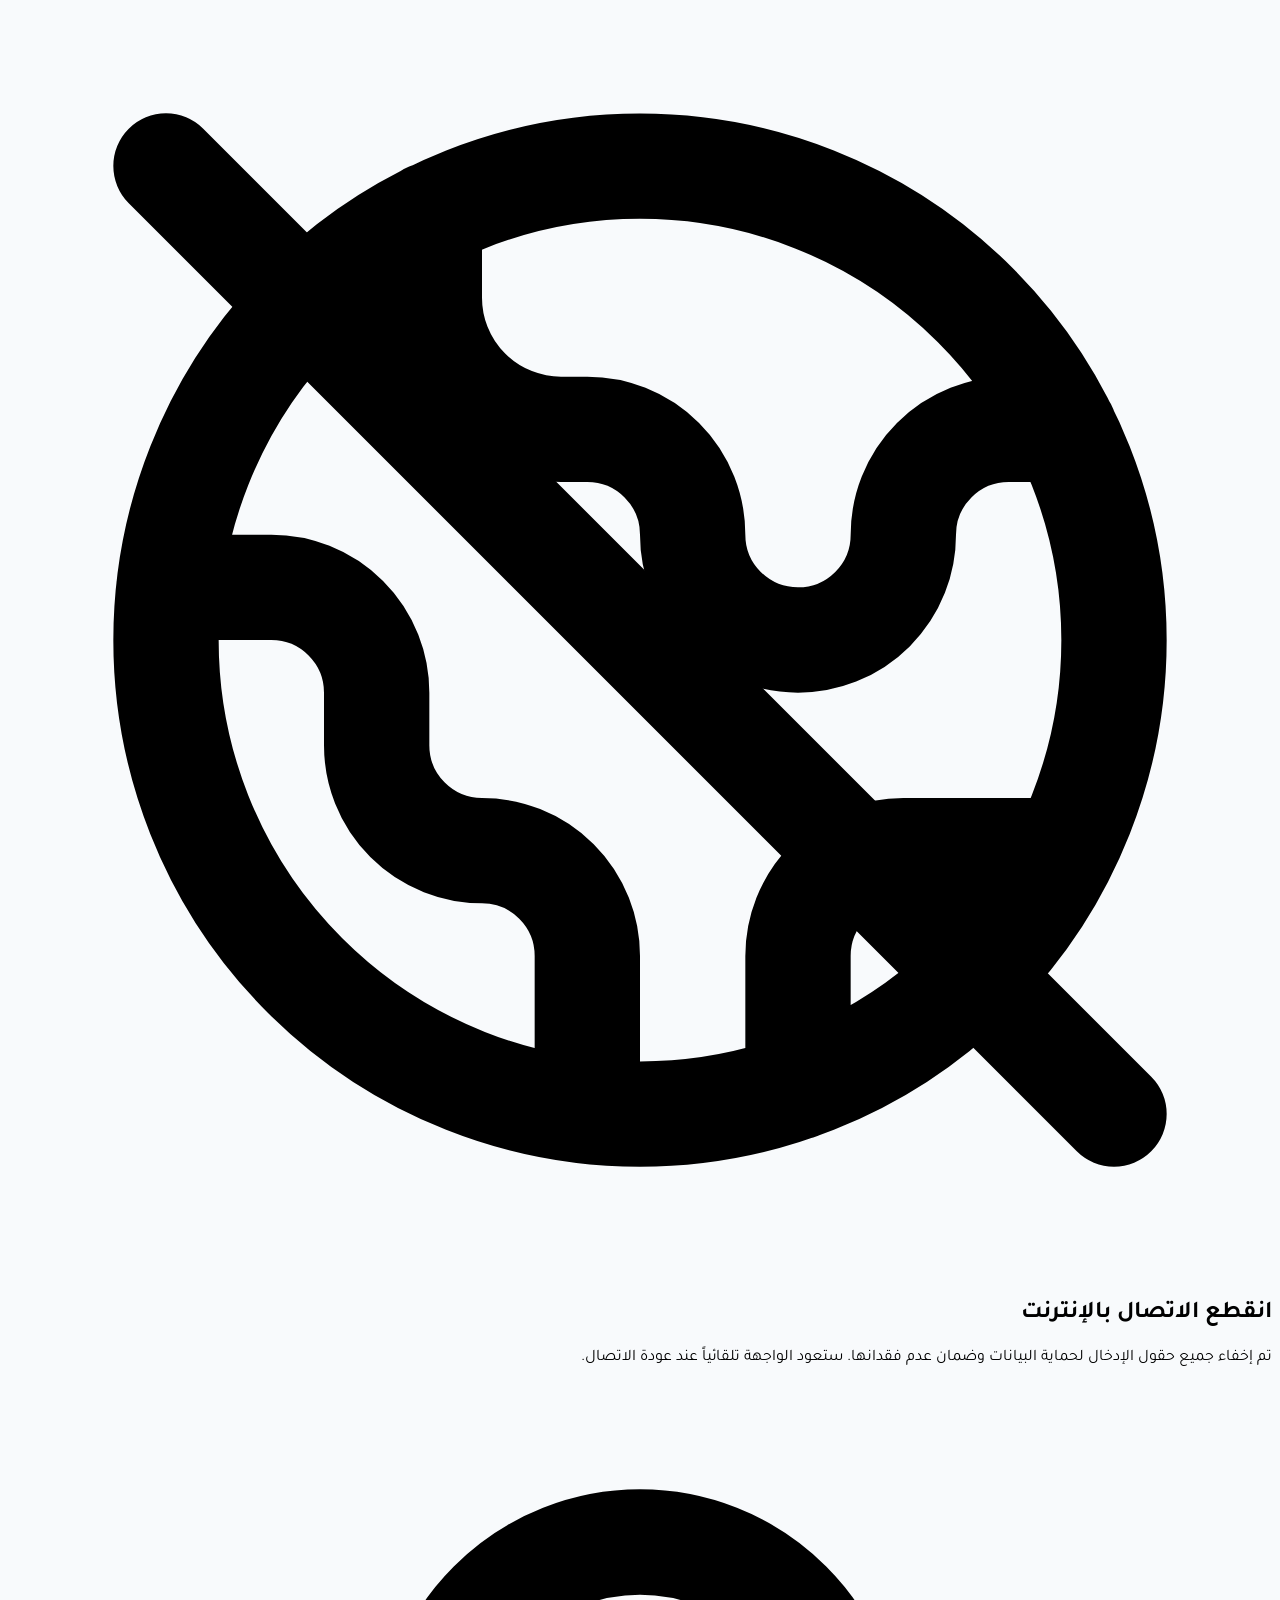
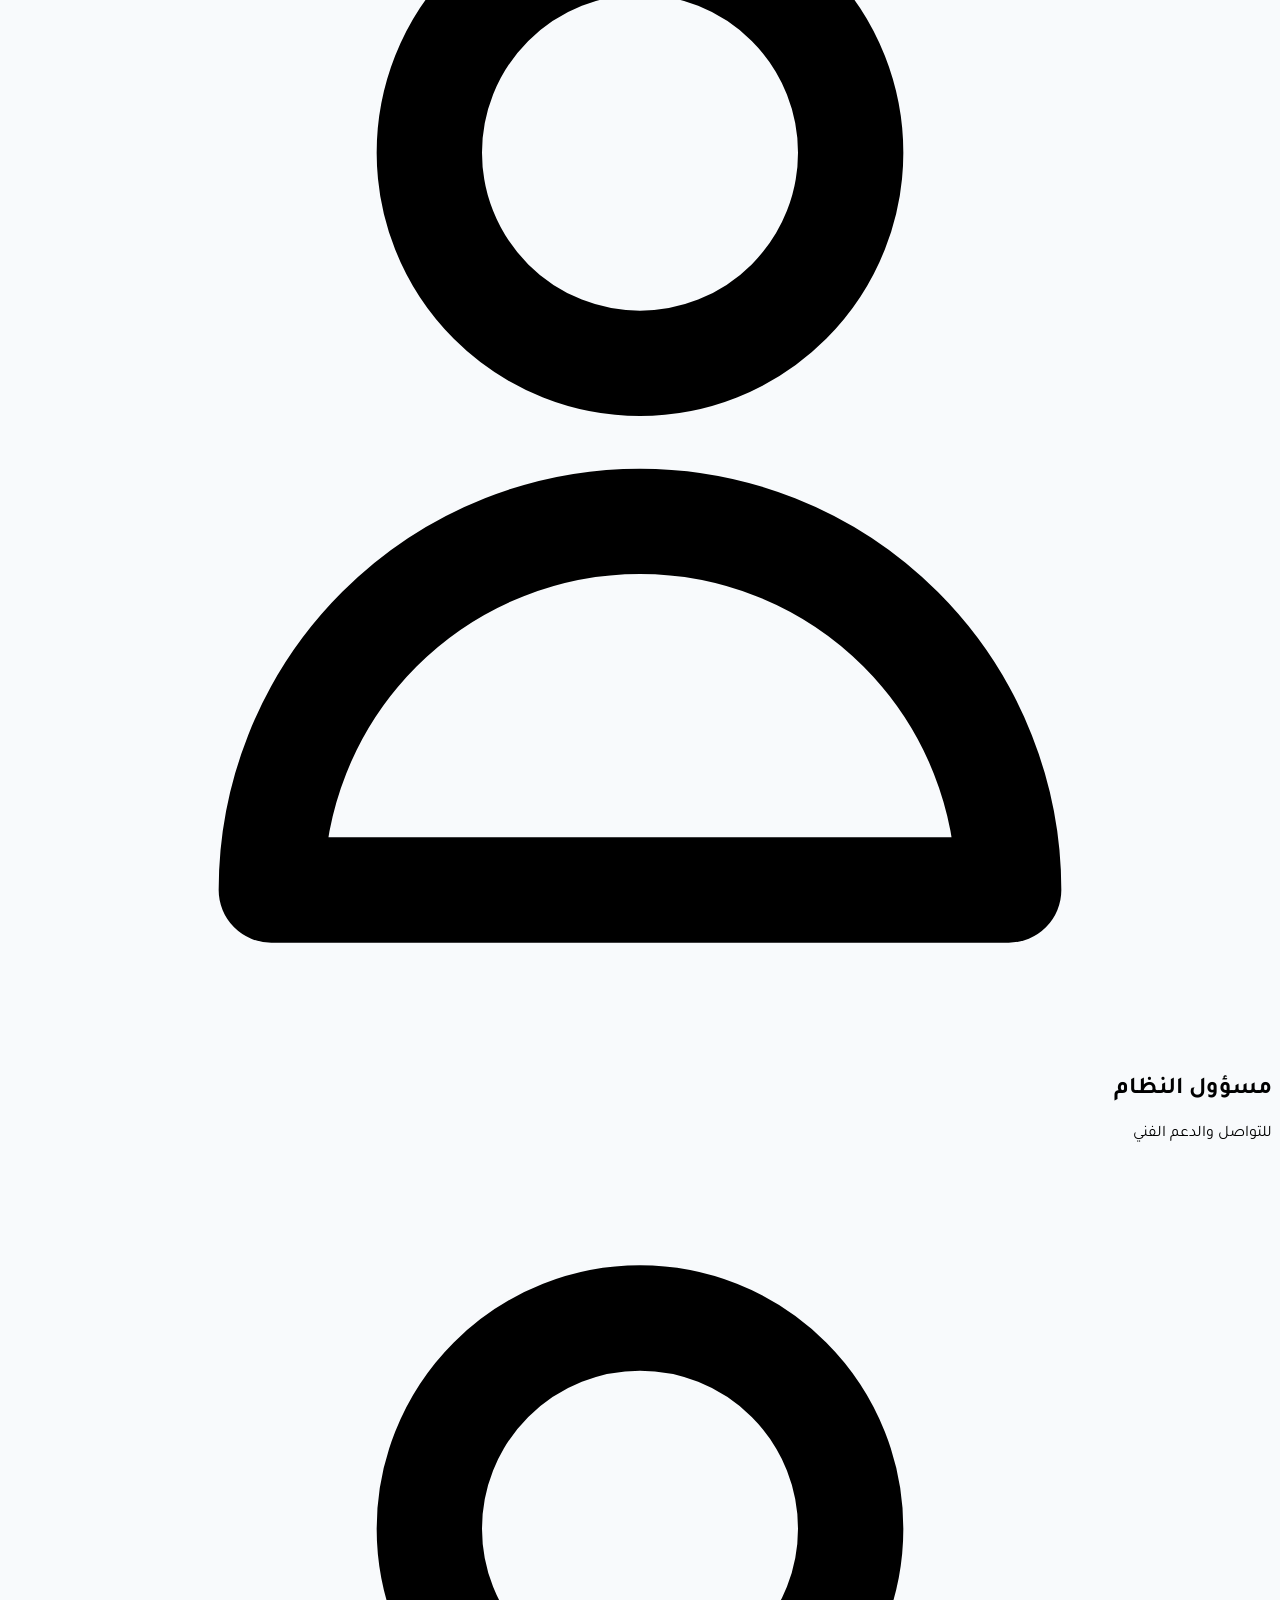
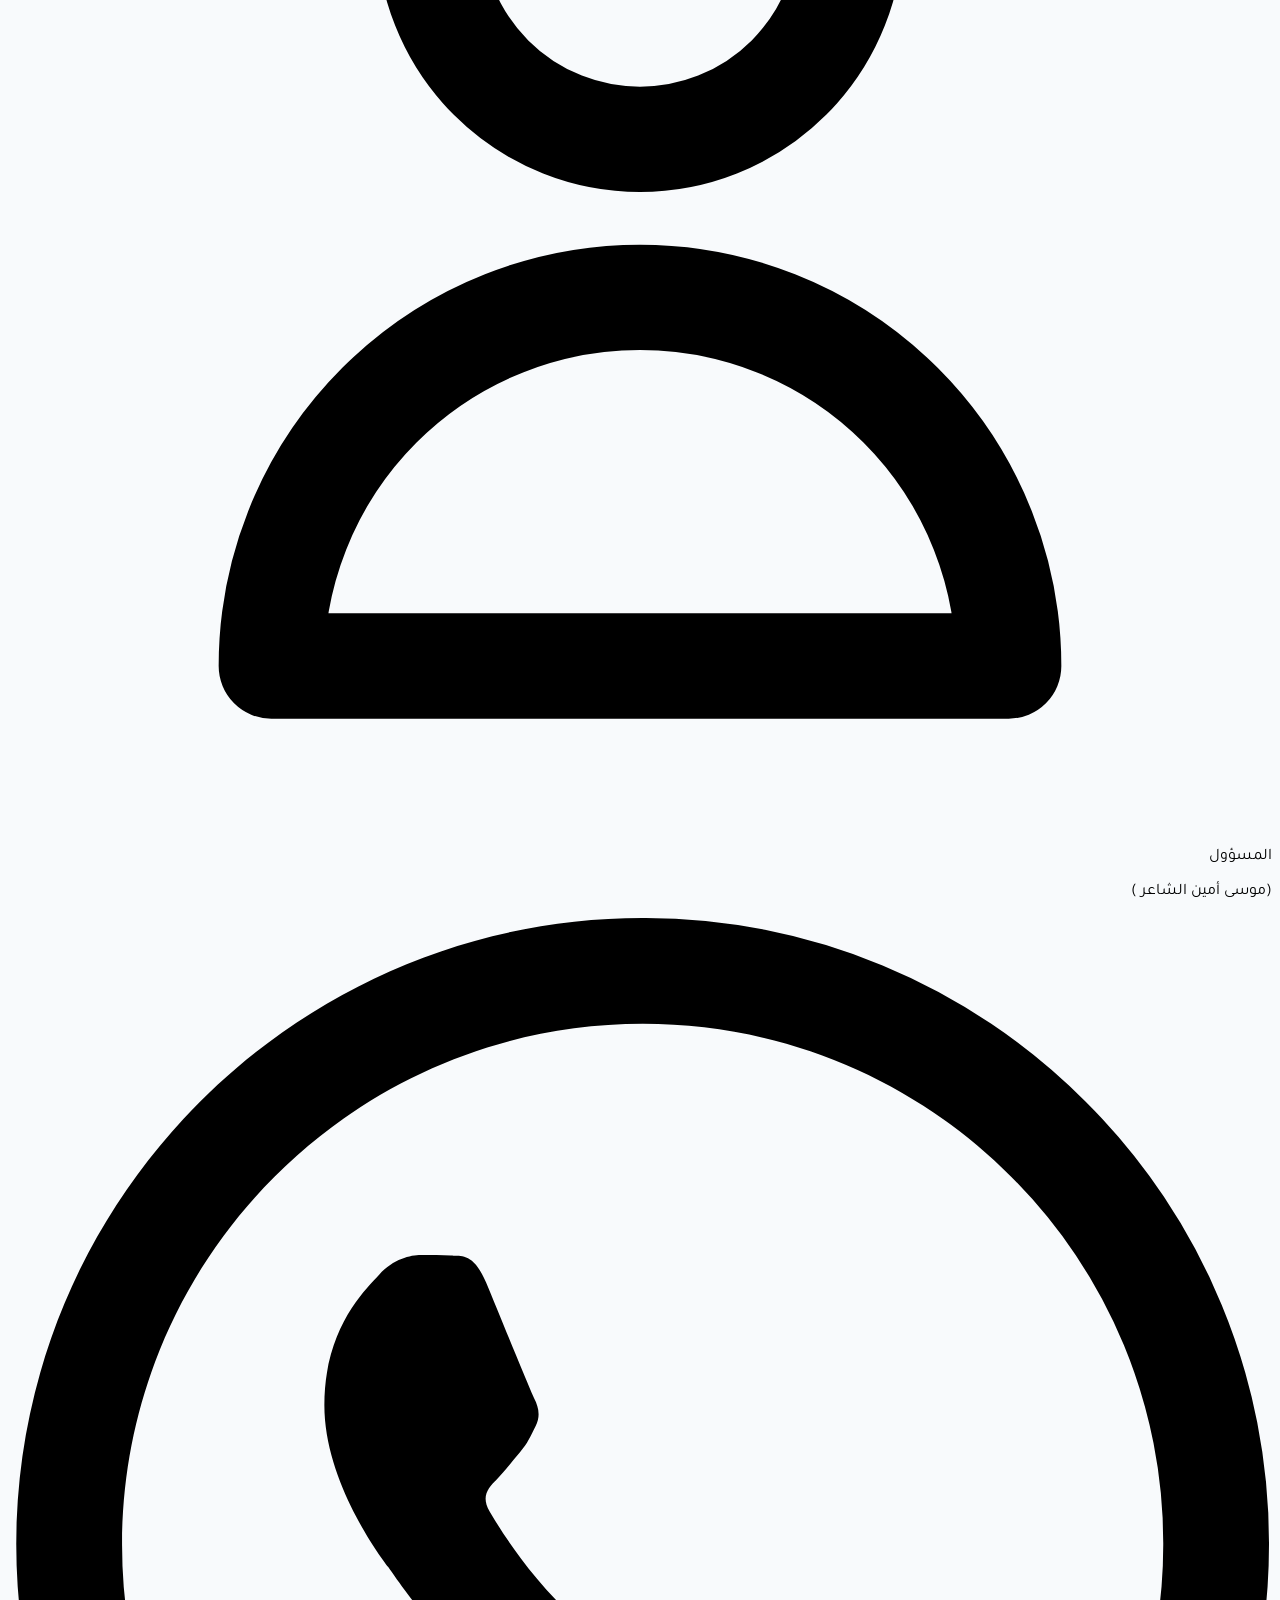
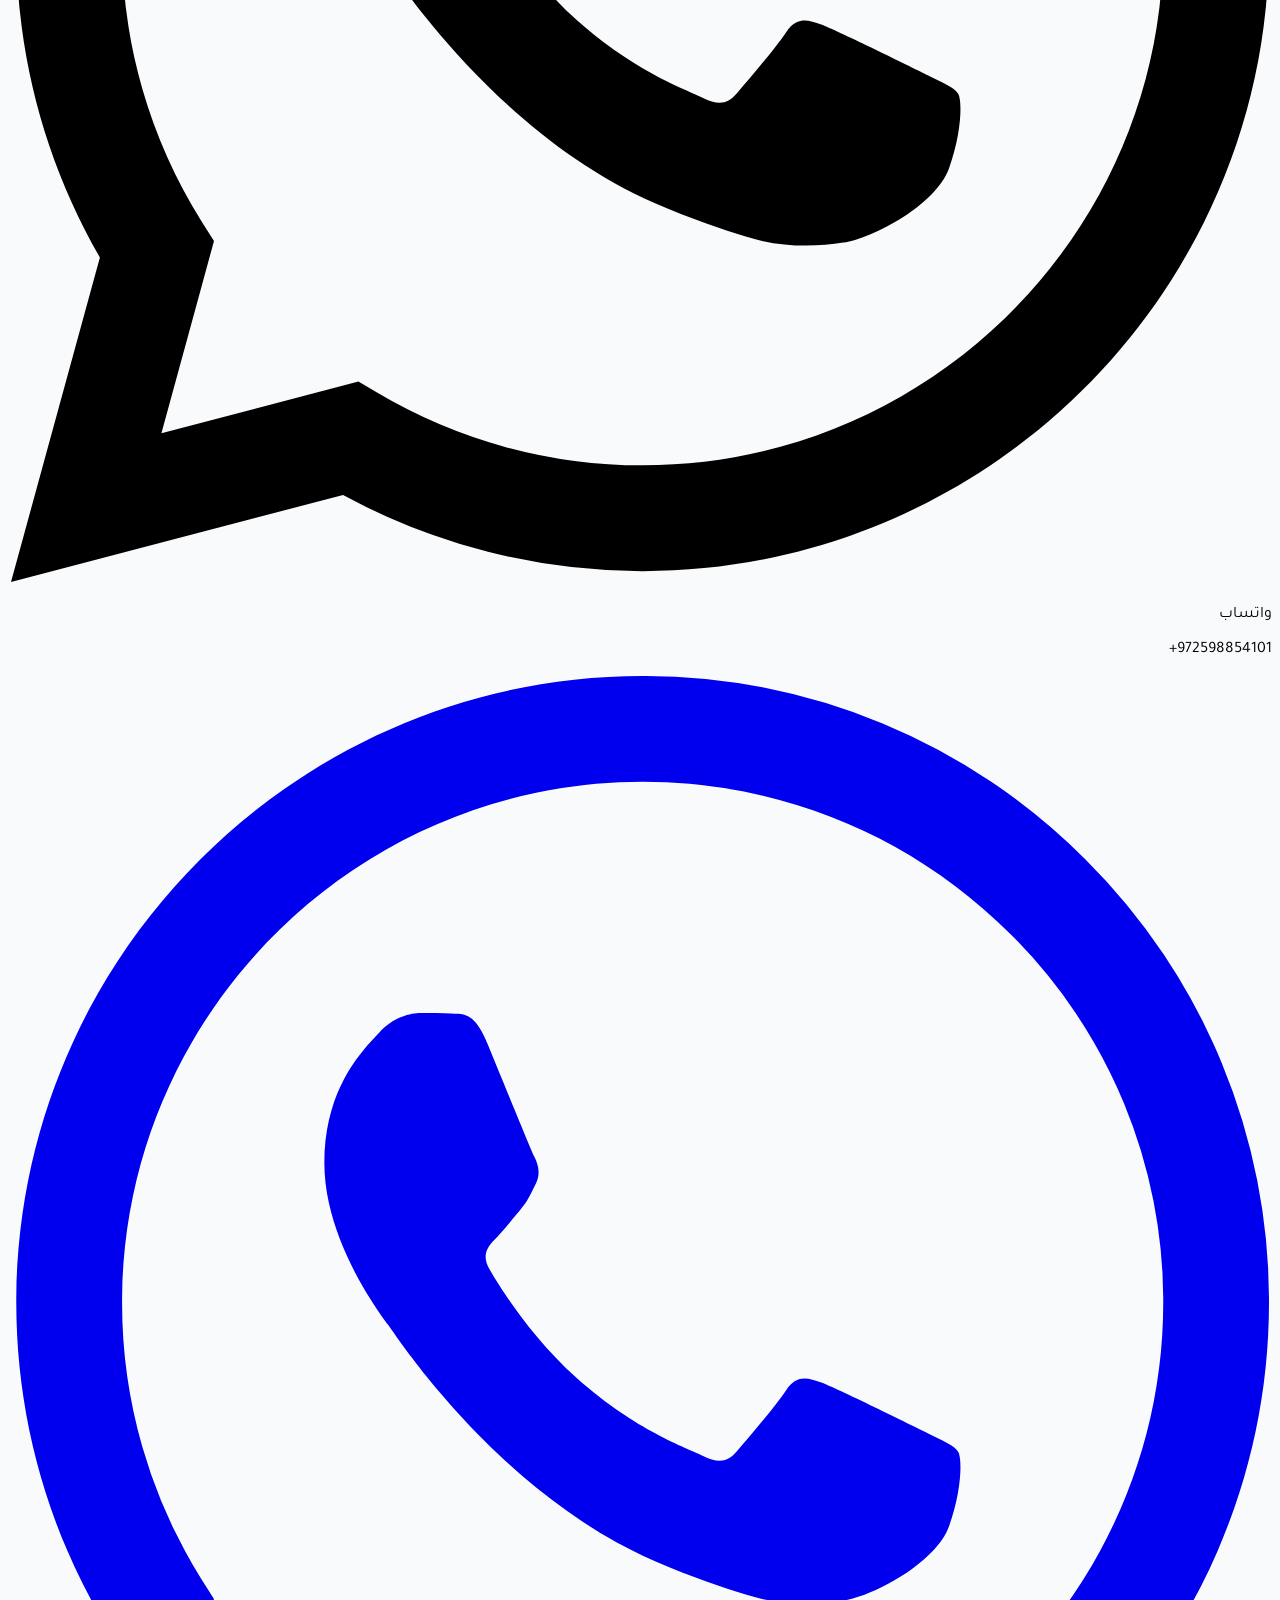
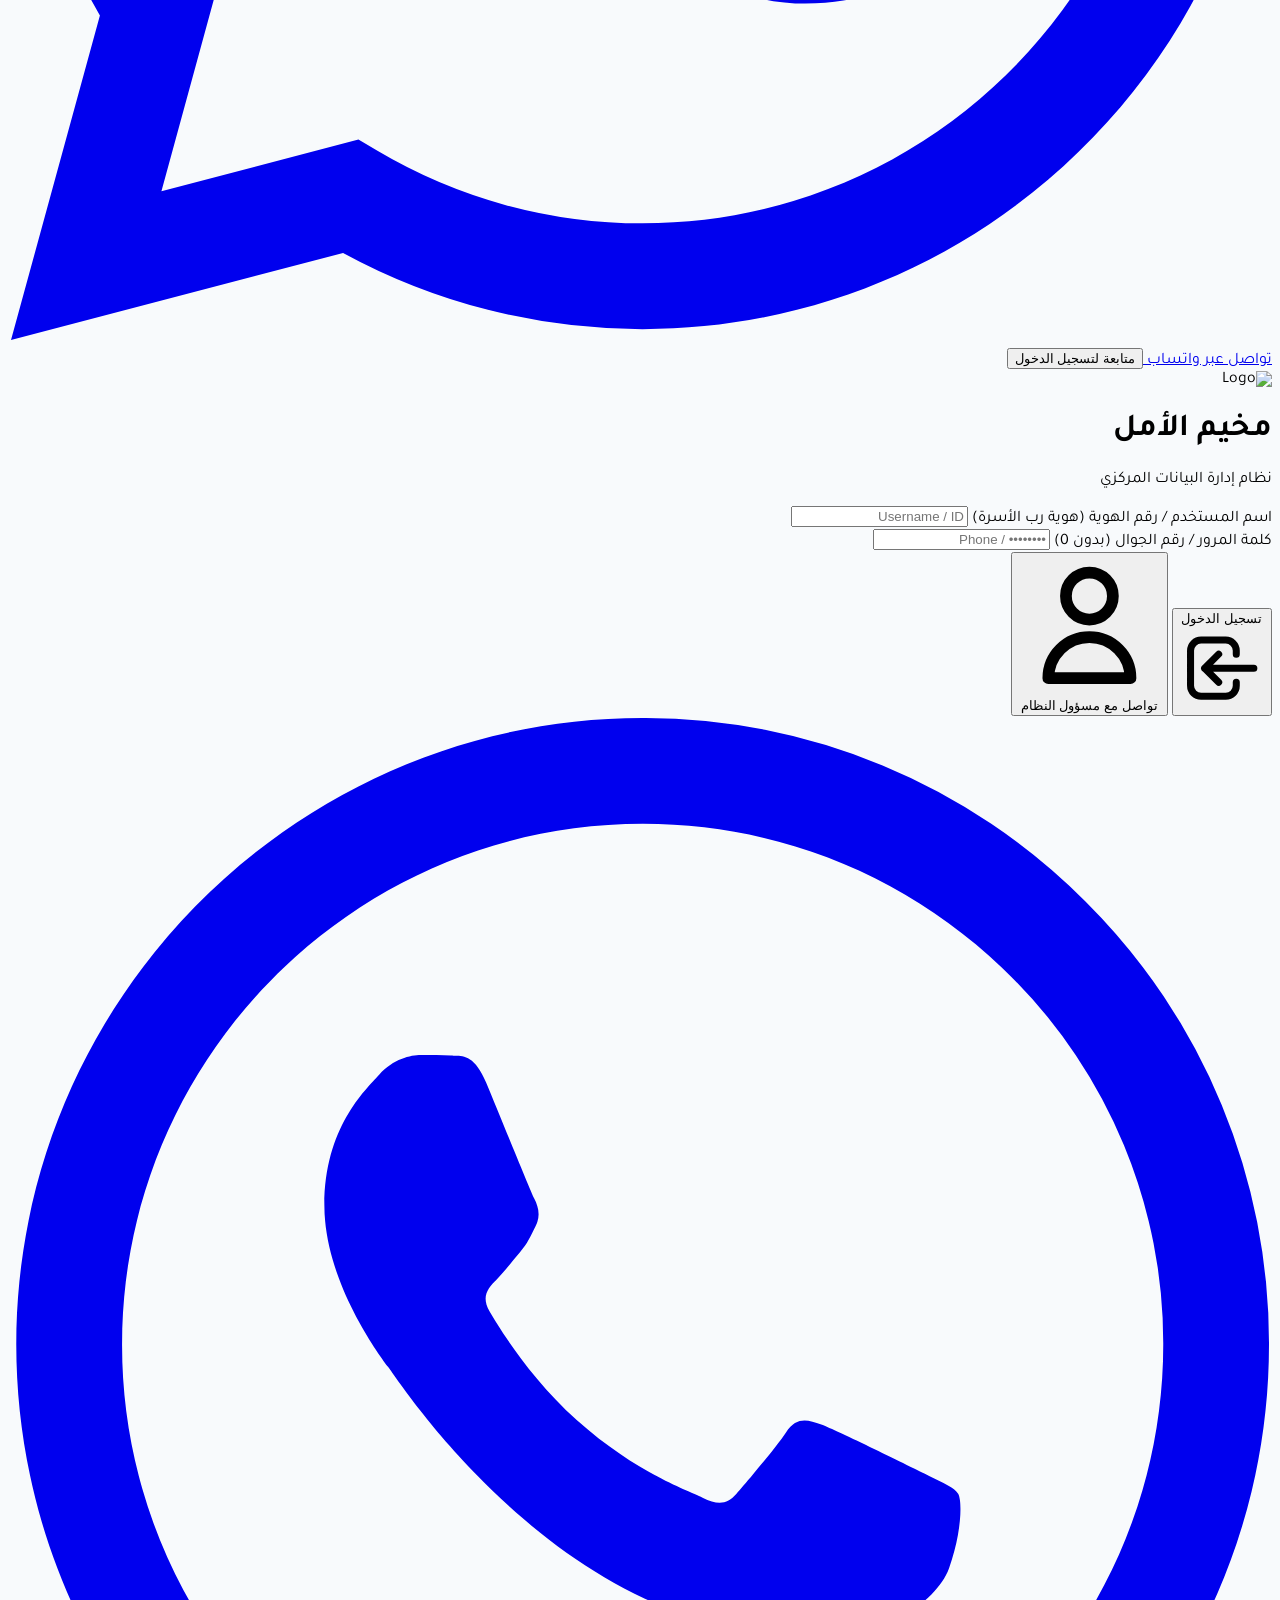
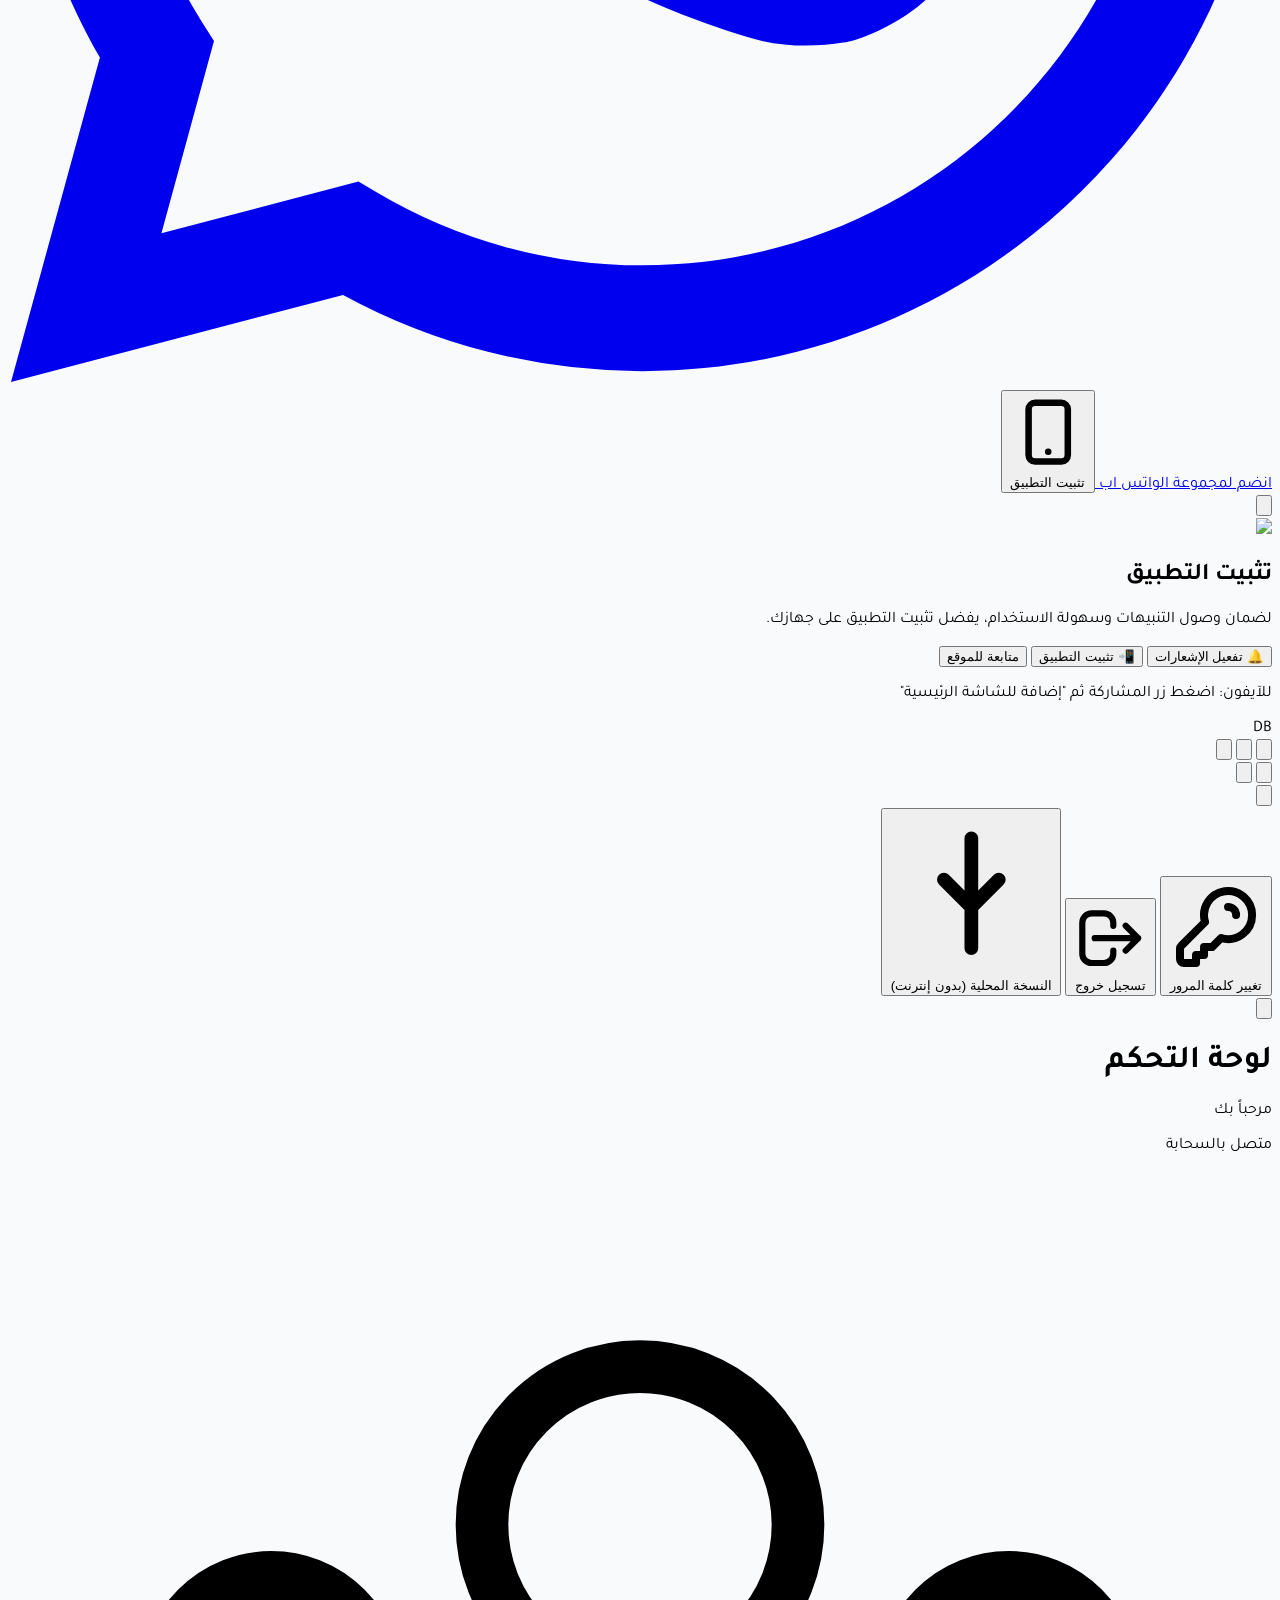
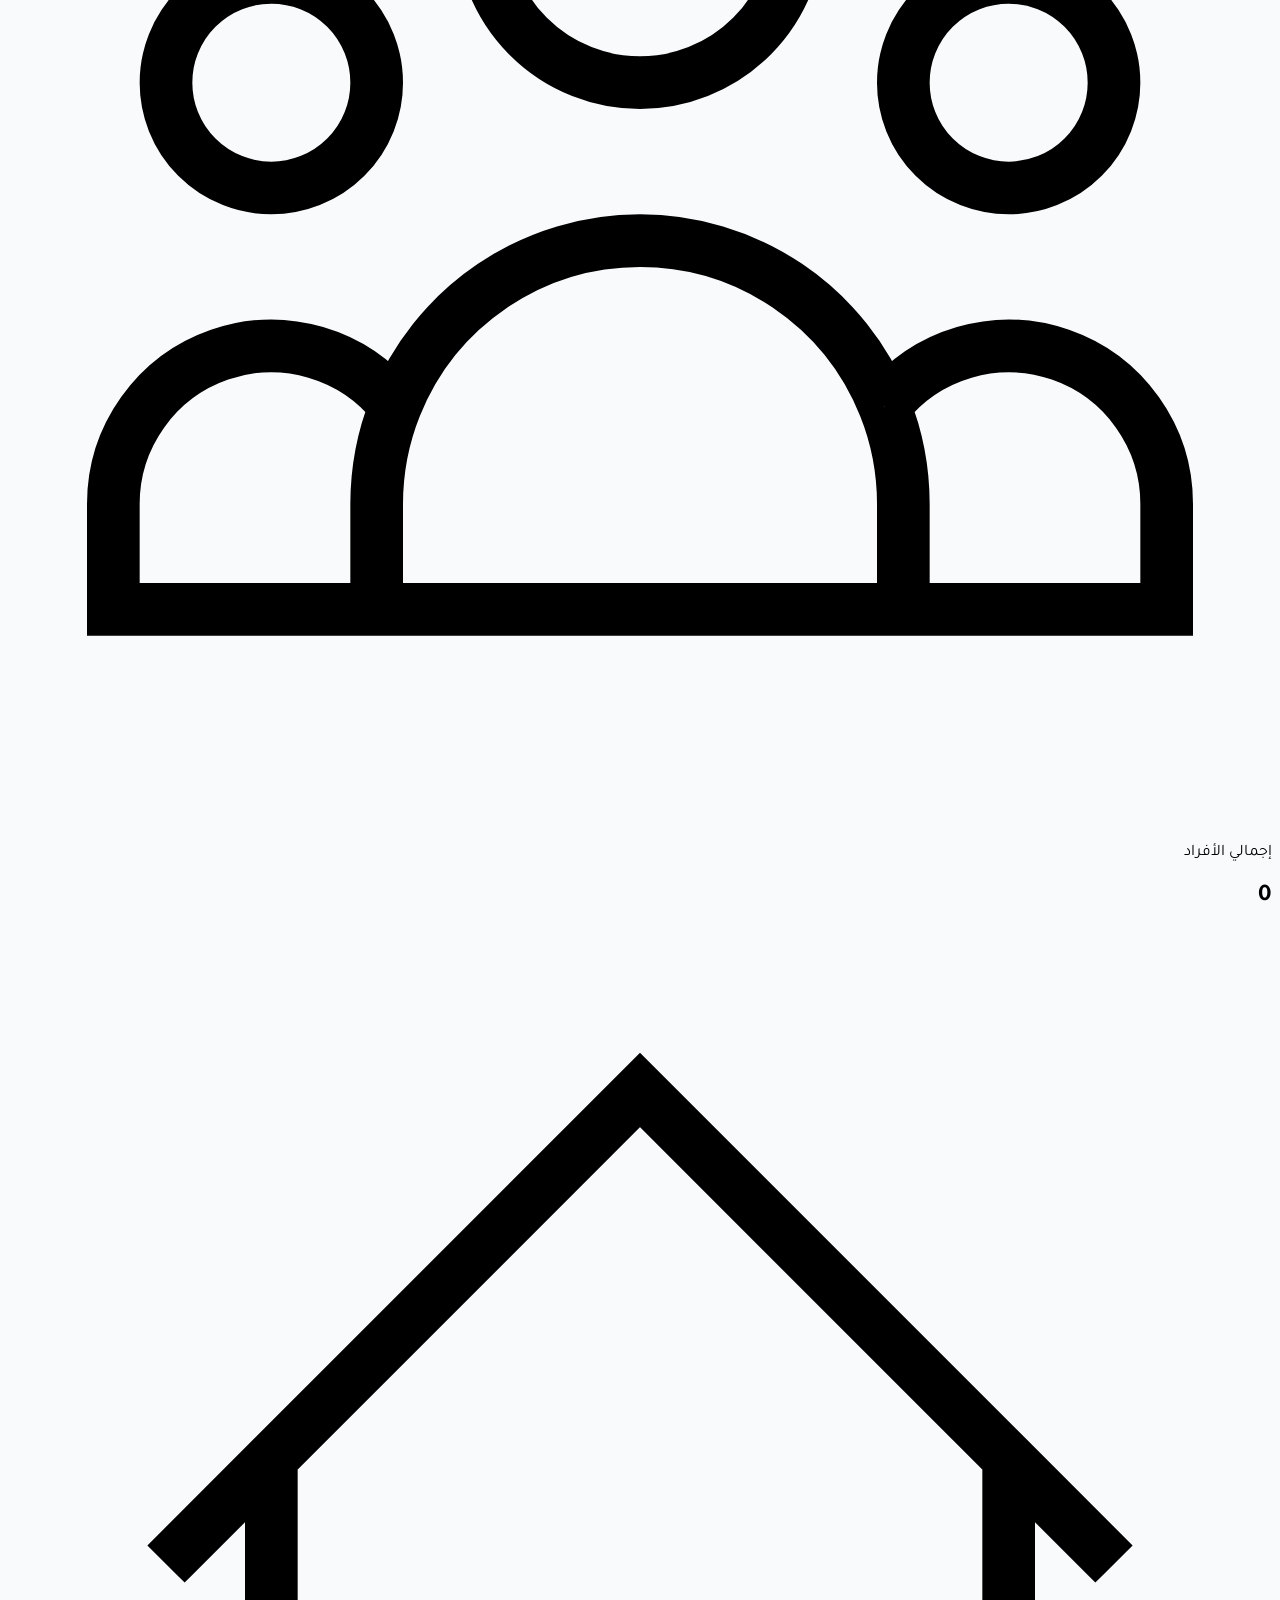
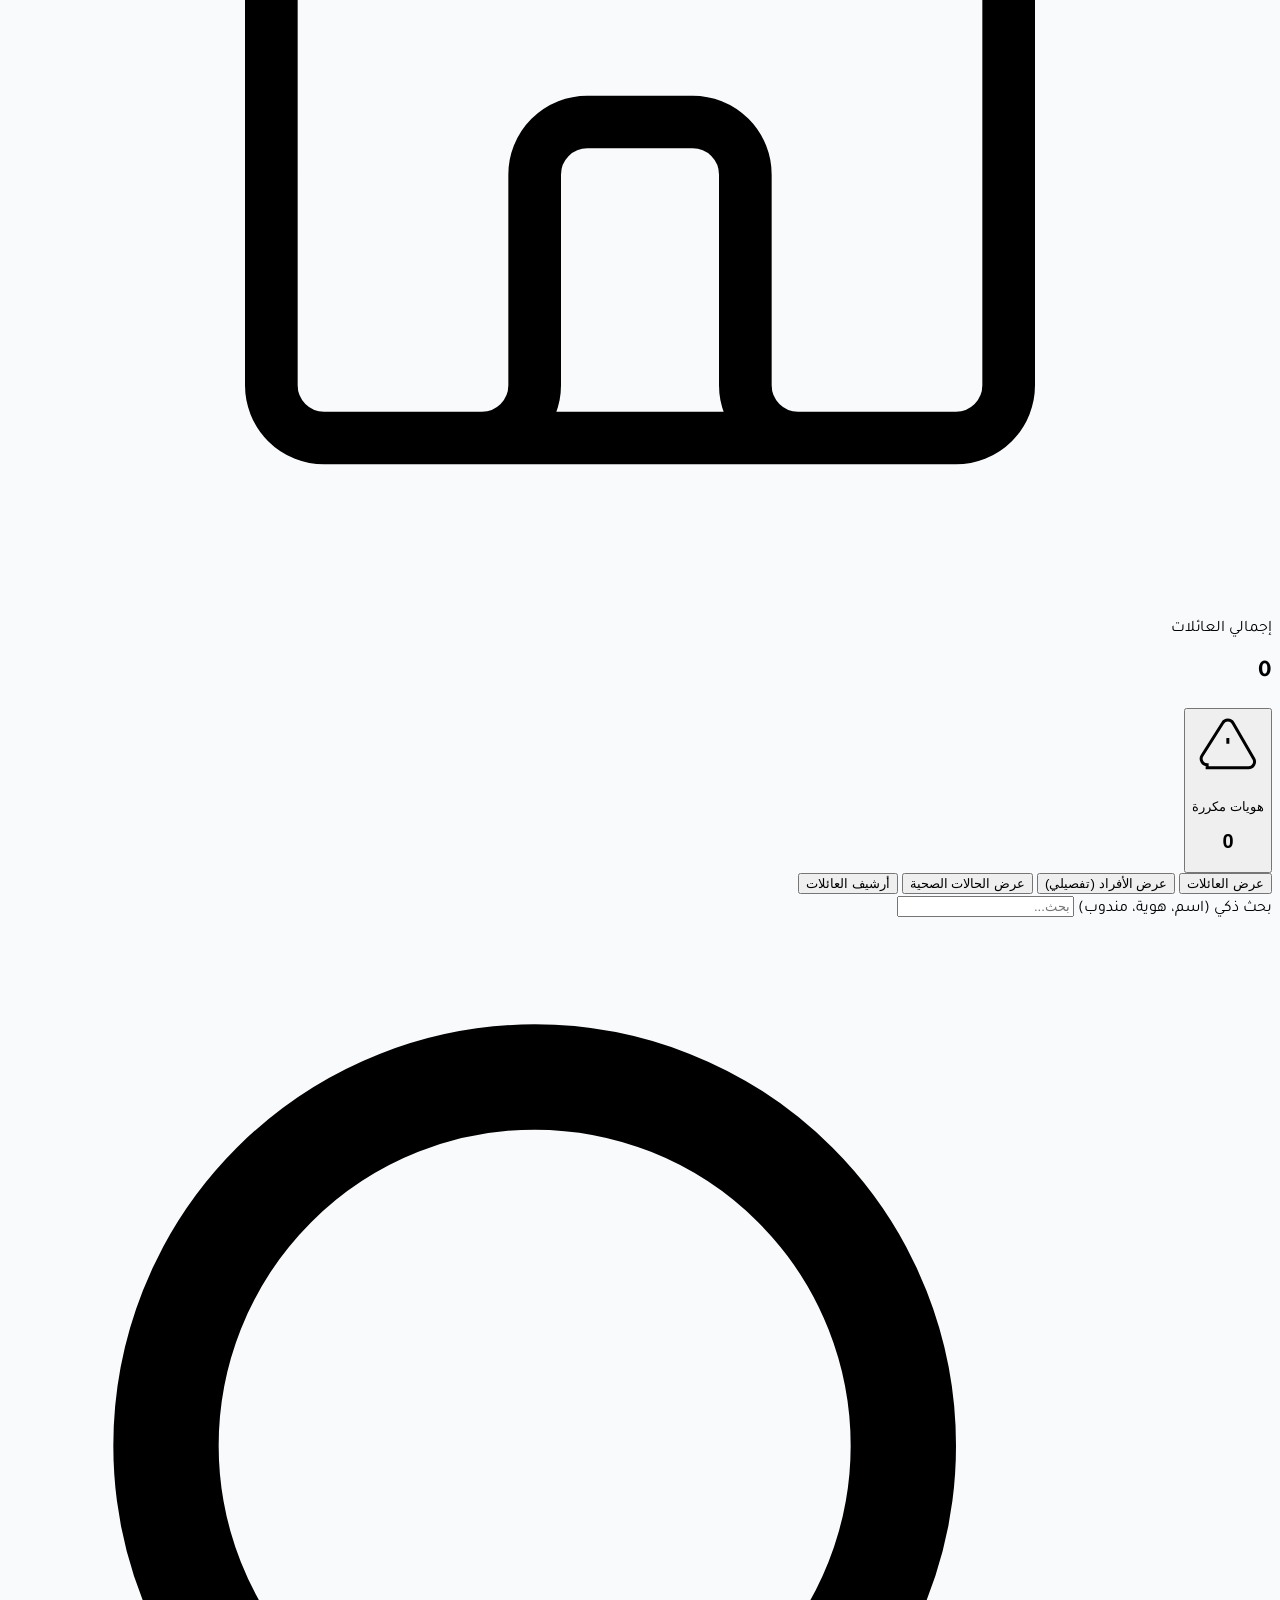
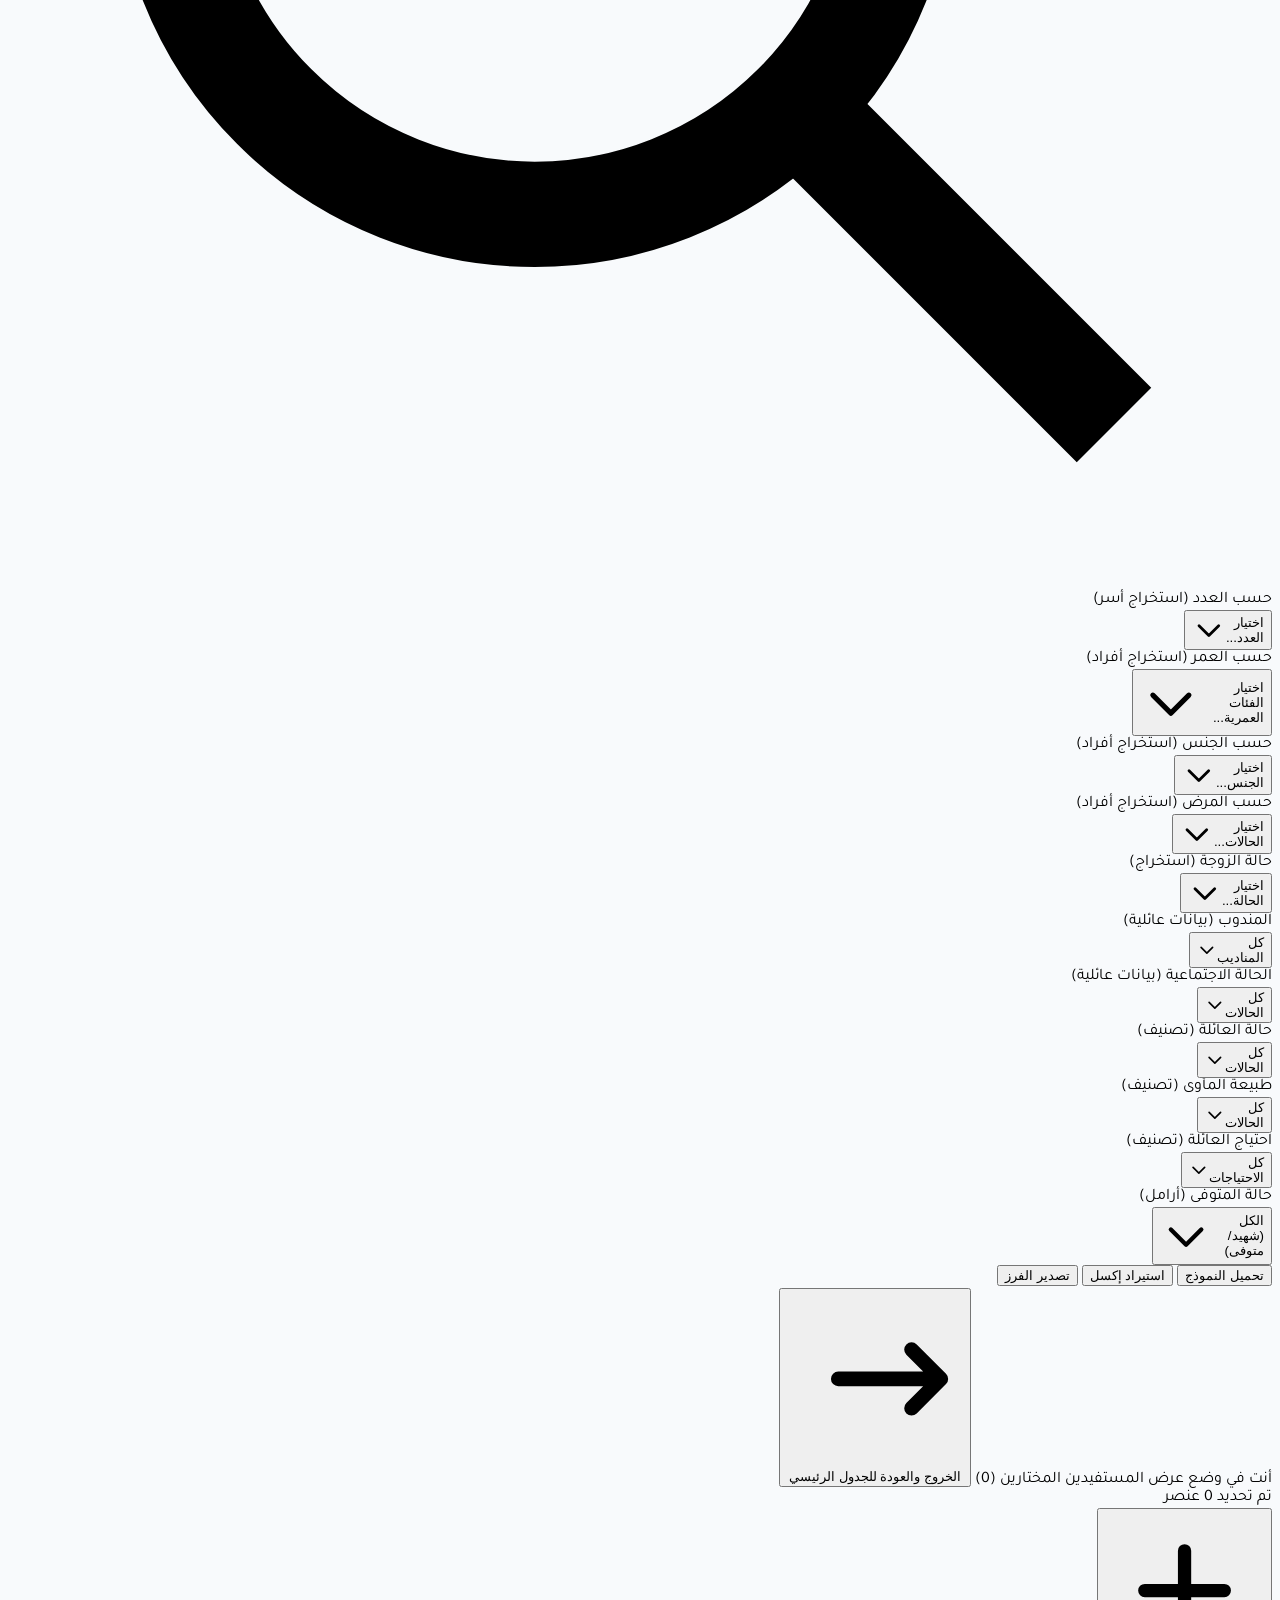
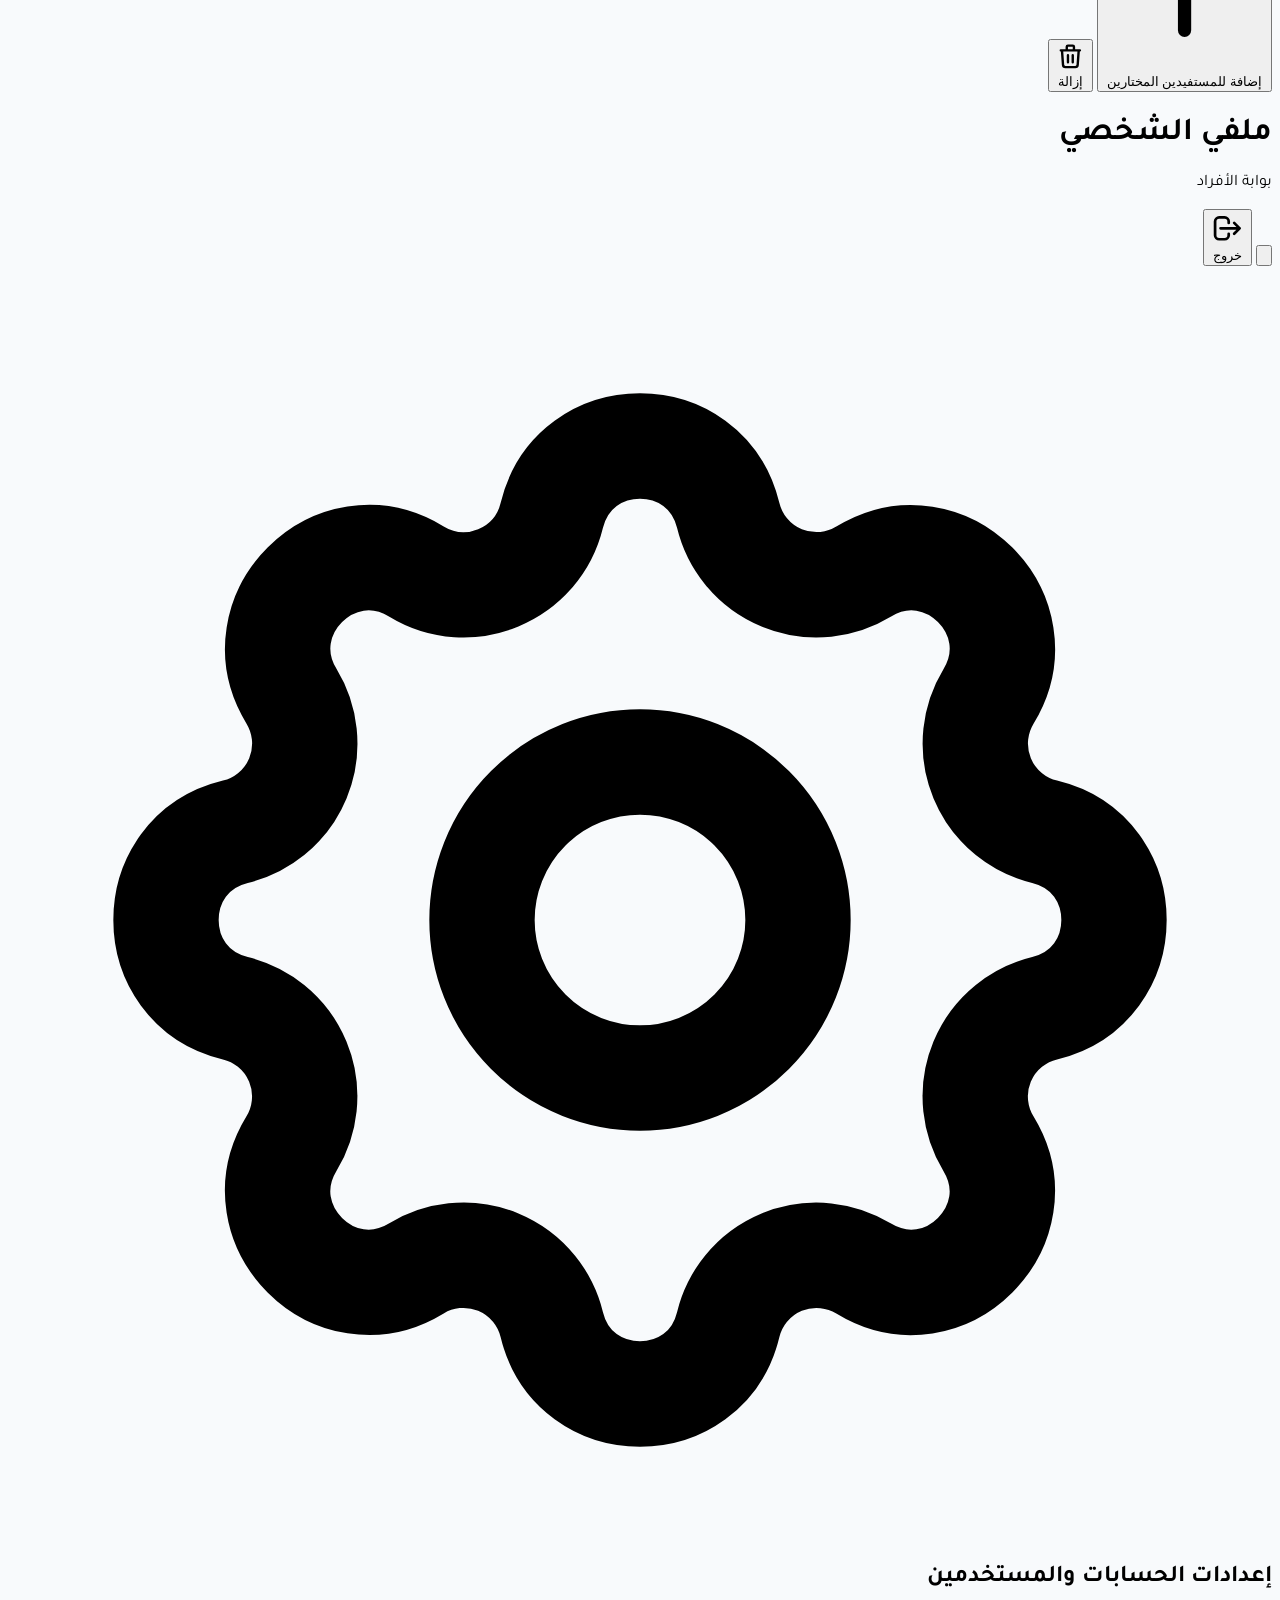
==== commit 5481bf74: "index" ====
--- a/index.html
+++ b/index.html
@@ -1245,13 +1245,48 @@
                                 </button>
                                 <div id="filterShelterType-options" class="multiselect-options custom-scroll">
                                     <label class="multiselect-option"><input type="checkbox" onchange="runFilters()"
-                                            value="خيمة"> خيمة</label>
+                                            value="عريشة"> عريشة</label>
                                     <label class="multiselect-option"><input type="checkbox" onchange="runFilters()"
-                                            value="عريشة"> عريشة</label>
+                                            value="خيمة قبة"> خيمة قبة</label>
+                                    <label class="multiselect-option"><input type="checkbox" onchange="runFilters()"
+                                            value="خيمة قطري"> خيمة قطري</label>
                                     <label class="multiselect-option"><input type="checkbox" onchange="runFilters()"
                                             value="منزل"> منزل</label>
                                     <label class="multiselect-option"><input type="checkbox" onchange="runFilters()"
                                             value="زينقو"> زينقو</label>
+                                    <label class="multiselect-option"><input type="checkbox" onchange="runFilters()"
+                                            value="أخرى"> أخرى</label>
+                                </div>
+                            </div>
+                        </div>
+                        <div>
+                            <label class="block text-xs font-bold text-slate-400 mb-2 mr-2">احتياج العائلة (تصنيف)</label>
+                            <div class="multiselect-container" id="filterFamilyNeed-container">
+                                <button onclick="toggleMultiSelect('filterFamilyNeed')"
+                                    class="multiselect-btn w-full bg-slate-50 border-none rounded-2xl p-4 text-sm font-bold text-slate-600 appearance-none cursor-pointer">
+                                    <span id="filterFamilyNeed-label">كل الاحتياجات</span>
+                                    <svg class="w-4 h-4" fill="none" stroke="currentColor" viewBox="0 0 24 24">
+                                        <path stroke-linecap="round" stroke-linejoin="round" stroke-width="2"
+                                            d="M19 9l-7 7-7-7"></path>
+                                    </svg>
+                                </button>
+                                <div id="filterFamilyNeed-options" class="multiselect-options custom-scroll">
+                                    <label class="multiselect-option"><input type="checkbox" onchange="runFilters()"
+                                            value="شادر"> شادر</label>
+                                    <label class="multiselect-option"><input type="checkbox" onchange="runFilters()"
+                                            value="خيمة"> خيمة</label>
+                                    <label class="multiselect-option"><input type="checkbox" onchange="runFilters()"
+                                            value="خشب"> خشب</label>
+                                    <label class="multiselect-option"><input type="checkbox" onchange="runFilters()"
+                                            value="فراش"> فراش</label>
+                                    <label class="multiselect-option"><input type="checkbox" onchange="runFilters()"
+                                            value="ملابس"> ملابس</label>
+                                    <label class="multiselect-option"><input type="checkbox" onchange="runFilters()"
+                                            value="حصائر"> حصائر</label>
+                                    <label class="multiselect-option"><input type="checkbox" onchange="runFilters()"
+                                            value="ادوات مطبخ"> ادوات مطبخ</label>
+                                    <label class="multiselect-option"><input type="checkbox" onchange="runFilters()"
+                                            value="بامبرز كبار سن"> بامبرز كبار سن</label>
                                     <label class="multiselect-option"><input type="checkbox" onchange="runFilters()"
                                             value="أخرى"> أخرى</label>
                                 </div>
@@ -1885,15 +1920,37 @@
                         class="bg-slate-50 border-none rounded-2xl p-5 text-sm font-bold">
                     <input type="number" id="femaleCount" placeholder="عدد الإناث"
                         class="bg-slate-50 border-none rounded-2xl p-5 text-sm font-bold">
-                    <select id="shelterType"
-                        class="bg-slate-50 border-none rounded-2xl p-5 text-sm font-bold text-slate-600">
-                        <option value="">طبيعة المأوى</option>
-                        <option value="خيمة">خيمة</option>
-                        <option value="عريشة">عريشة</option>
-                        <option value="منزل">منزل</option>
-                        <option value="زينقو">زينقو</option>
-                        <option value="أخرى">أخرى</option>
-                    </select>
+                    <div class="space-y-2">
+                        <select id="shelterType" onchange="toggleShelterTypeOther()"
+                            class="w-full bg-slate-50 border-none rounded-2xl p-5 text-sm font-bold text-slate-600">
+                            <option value="">طبيعة المأوى</option>
+                            <option value="عريشة">عريشة</option>
+                            <option value="خيمة قبة">خيمة قبة</option>
+                            <option value="خيمة قطري">خيمة قطري</option>
+                            <option value="منزل">منزل</option>
+                            <option value="زينقو">زينقو</option>
+                            <option value="أخرى">أخرى</option>
+                        </select>
+                        <input type="text" id="shelterTypeOther" placeholder="حدد طبيعة المأوى الأخرى..."
+                            class="w-full bg-white border border-indigo-200 rounded-2xl p-4 text-sm font-bold hidden transition-all">
+                    </div>
+                    <div class="space-y-2" id="familyNeedDiv">
+                        <select id="familyNeed" onchange="toggleFamilyNeedOther()"
+                            class="w-full bg-slate-50 border-none rounded-2xl p-5 text-sm font-bold text-slate-600">
+                            <option value="">احتياج العائلة</option>
+                            <option value="شادر">شادر</option>
+                            <option value="خيمة">خيمة</option>
+                            <option value="خشب">خشب</option>
+                            <option value="فراش">فراش</option>
+                            <option value="ملابس">ملابس</option>
+                            <option value="حصائر">حصائر</option>
+                            <option value="ادوات مطبخ">ادوات مطبخ</option>
+                            <option value="بامبرز كبار سن">بامبرز كبار سن</option>
+                            <option value="أخرى">أخرى</option>
+                        </select>
+                        <input type="text" id="familyNeedOther" placeholder="حدد احتياج العائلة الآخر..."
+                            class="w-full bg-white border border-indigo-200 rounded-2xl p-4 text-sm font-bold hidden transition-all">
+                    </div>
                     <select id="displacementPeriod"
                         class="bg-slate-50 border-none rounded-2xl p-5 text-sm font-bold text-slate-600">
                         <option value="">فترة النزوح</option>
@@ -2380,12 +2437,96 @@
         </div>
     </div>
 
+    <!-- نافذة إضافة عمود مخصص (العدد حسب العمر / التاريخ) -->
+    <div id="addAgeColumnModal"
+        class="fixed inset-0 bg-slate-900/80 hidden z-[3100] flex items-center justify-center p-4 backdrop-blur-md">
+        <div class="bg-white w-full max-w-lg rounded-[2.5rem] shadow-2xl modal-anim overflow-hidden">
+            <div class="p-6 border-b border-slate-100 bg-slate-50 flex justify-between items-center">
+                <div class="flex items-center gap-3">
+                    <div class="w-10 h-10 bg-indigo-50 text-indigo-600 rounded-2xl flex items-center justify-center">
+                        <svg class="w-5 h-5" fill="none" stroke="currentColor" viewBox="0 0 24 24">
+                            <path stroke-linecap="round" stroke-linejoin="round" stroke-width="2"
+                                d="M8 7V3m8 4V3m-9 8h10M5 21h14a2 2 0 002-2V7a2 2 0 00-2-2H5a2 2 0 00-2 2v12a2 2 0 002 2z" />
+                        </svg>
+                    </div>
+                    <div>
+                        <h3 class="text-lg font-black text-slate-800">إضافة عمود (العدد حسب العمر)</h3>
+                        <p class="text-xs text-slate-400 font-medium">حساب عدد الأفراد بناءً على نطاق تاريخ الميلاد</p>
+                    </div>
+                </div>
+                <button onclick="closeModal('addAgeColumnModal')"
+                    class="p-2 bg-white border border-slate-200 rounded-xl hover:bg-red-50 hover:text-red-500 transition-all">✕</button>
+            </div>
+
+            <form id="addAgeColumnForm" onsubmit="handleAddCustomAgeColumn(event)" class="p-6 space-y-4">
+                <div>
+                    <label class="block text-xs font-bold text-slate-600 mb-2">اسم أو عنوان العمود (اختياري)</label>
+                    <input type="text" id="customAgeColTitle" placeholder="مثال: أطفال (2018 - 2023)"
+                        class="w-full bg-slate-50 border border-slate-200 rounded-xl px-4 py-3 text-sm focus:outline-none focus:border-indigo-500 focus:bg-white transition-all text-slate-700 font-bold">
+                    <span class="text-[11px] text-slate-400 mt-1 block">إذا تُرك فارغاً سيتم تعيين الاسم تلقائياً حسب التواريخ المدخلة</span>
+                </div>
+
+                <div class="grid grid-cols-2 gap-4">
+                    <div>
+                        <label class="block text-xs font-bold text-slate-600 mb-2">من تاريخ ميلاد <span class="text-red-500">*</span></label>
+                        <input type="date" id="customAgeColDateFrom" required
+                            class="w-full bg-slate-50 border border-slate-200 rounded-xl px-4 py-3 text-sm focus:outline-none focus:border-indigo-500 focus:bg-white transition-all text-slate-700 font-mono">
+                    </div>
+                    <div>
+                        <label class="block text-xs font-bold text-slate-600 mb-2">إلى تاريخ ميلاد <span class="text-red-500">*</span></label>
+                        <input type="date" id="customAgeColDateTo" required
+                            class="w-full bg-slate-50 border border-slate-200 rounded-xl px-4 py-3 text-sm focus:outline-none focus:border-indigo-500 focus:bg-white transition-all text-slate-700 font-mono">
+                    </div>
+                </div>
+
+                <div>
+                    <label class="block text-xs font-bold text-slate-600 mb-2">تصفية الجنس (اختياري)</label>
+                    <select id="customAgeColGender"
+                        class="w-full bg-slate-50 border border-slate-200 rounded-xl px-4 py-3 text-sm focus:outline-none focus:border-indigo-500 focus:bg-white transition-all text-slate-700 font-bold">
+                        <option value="all">الكل (ذكور وإناث)</option>
+                        <option value="ذكر">ذكور فقط</option>
+                        <option value="أنثى">إناث فقط</option>
+                    </select>
+                </div>
+
+                <div class="p-3.5 bg-indigo-50/70 border border-indigo-100 rounded-2xl text-xs text-indigo-800 leading-relaxed">
+                    💡 <b>كيف يعمل العمود؟</b><br>
+                    سيقوم النظام باحتساب جميع أفراد العائلة (رب الأسرة، الزوجة، الأبناء وأفراد الأسرة) الذين تقع تواريخ ميلادهم ضمن هذا النطاق وإظهار العدد في عمود بالجدول الرئيسي.
+                </div>
+
+                <div class="flex items-center gap-3 pt-2">
+                    <button type="submit"
+                        class="flex-1 py-3 bg-indigo-600 hover:bg-indigo-700 text-white rounded-xl text-sm font-black shadow-lg shadow-indigo-200 transition-all flex items-center justify-center gap-2">
+                        <svg class="w-4 h-4" fill="none" stroke="currentColor" viewBox="0 0 24 24">
+                            <path stroke-linecap="round" stroke-linejoin="round" stroke-width="2" d="M12 4v16m8-8H4" />
+                        </svg>
+                        <span>إضافة العمود إلى الجدول</span>
+                    </button>
+                    <button type="button" onclick="closeModal('addAgeColumnModal')"
+                        class="px-5 py-3 bg-slate-100 hover:bg-slate-200 text-slate-600 rounded-xl text-sm font-bold transition-all">
+                        إلغاء
+                    </button>
+                </div>
+            </form>
+        </div>
+    </div>
+
     <div id="columnSelectionMenu"
-        class="hidden absolute bg-white border border-slate-100 shadow-2xl rounded-2xl z-[3000] w-80 max-h-[600px] overflow-hidden flex flex-col text-right transition-all duration-200 origin-top-right">
-        <div class="p-4 border-b border-slate-100 bg-slate-50 flex justify-between items-center">
-            <h4 class="font-bold text-slate-800 text-sm">تخصيص الأعمدة</h4>
+        class="hidden absolute bg-white border border-slate-100 shadow-2xl rounded-2xl z-[3000] w-88 max-h-[600px] overflow-hidden flex flex-col text-right transition-all duration-200 origin-top-right">
+        <div class="p-4 border-b border-slate-100 bg-slate-50 flex justify-between items-center gap-2">
+            <div class="flex items-center gap-2">
+                <h4 class="font-bold text-slate-800 text-sm">تخصيص الأعمدة</h4>
+                <button onclick="openAddAgeColumnModal()"
+                    class="flex items-center gap-1 px-2.5 py-1 bg-indigo-600 hover:bg-indigo-700 text-white rounded-xl text-xs font-bold transition-all shadow-sm shadow-indigo-100"
+                    title="إضافة عمود حسب العمر / التاريخ">
+                    <svg class="w-3.5 h-3.5" fill="none" stroke="currentColor" viewBox="0 0 24 24">
+                        <path stroke-linecap="round" stroke-linejoin="round" stroke-width="2" d="M12 4v16m8-8H4" />
+                    </svg>
+                    <span>+ العدد حسب العمر</span>
+                </button>
+            </div>
             <button onclick="document.getElementById('columnSelectionMenu').classList.add('hidden')"
-                class="text-slate-400 hover:text-red-500 transition-colors"><svg class="w-5 h-5" fill="none"
+                class="text-slate-400 hover:text-red-500 transition-colors p-1"><svg class="w-5 h-5" fill="none"
                     stroke="currentColor" viewBox="0 0 24 24">
                     <path stroke-linecap="round" stroke-linejoin="round" stroke-width="2" d="M6 18L18 6M6 6l12 12" />
                 </svg></button>
@@ -2439,7 +2580,7 @@
         // Generate Manifest dynamically
         const pwaManifest = {
             "name": "بوابة إدارة البيانات",
-            "short_name": "عائلة ابو دقة",
+            "short_name": "مخيم الأمل",
             "start_url": window.location.href,
             "display": "standalone",
             "background_color": "#f8fafc",
@@ -2588,6 +2729,7 @@
             { id: 'familyMartyrCount', label: 'عدد شهداء العائلة', group: 'بيانات السكن الأصلي' },
             { id: 'currentHousingOwnership', label: 'حيازة السكن الحالي', group: 'بيانات السكن' },
             { id: 'shelterType', label: 'طبيعة المأوى', group: 'بيانات السكن' },
+            { id: 'familyNeed', label: 'احتياج العائلة', group: 'بيانات السكن' },
             { id: 'displacementPeriod', label: 'فترة النزوح', group: 'بيانات السكن' },
             { id: 'citizenStatus', label: 'طبيعة المواطن', group: 'بيانات السكن' },
             { id: 'pFamilyStatus', label: 'حالة العائلة', group: 'بيانات السكن' },
@@ -2674,6 +2816,41 @@
             macroDefinitions[8].targets.push(`h${i}Id`);
         }
 
+        // ===========================================
+        //       Custom Age/Date Columns System
+        // ===========================================
+        try {
+            const savedCustomCols = localStorage.getItem('gazamosa_custom_age_cols');
+            window.customAgeColumns = savedCustomCols ? JSON.parse(savedCustomCols) : [];
+        } catch (e) {
+            window.customAgeColumns = [];
+        }
+
+        function syncCustomAgeColumnsWithDefinitions() {
+            // Remove old custom columns from columnDefinitions
+            for (let i = columnDefinitions.length - 1; i >= 0; i--) {
+                if (columnDefinitions[i].isCustom || (columnDefinitions[i].id && columnDefinitions[i].id.startsWith('custom_age_'))) {
+                    columnDefinitions.splice(i, 1);
+                }
+            }
+            // Add current custom columns to columnDefinitions
+            (window.customAgeColumns || []).forEach(col => {
+                columnDefinitions.push({
+                    id: col.id,
+                    label: col.label,
+                    group: col.group || 'أعمدة مخصصة (العدد حسب التاريخ/العمر)',
+                    isCustom: true,
+                    dateFrom: col.dateFrom,
+                    dateTo: col.dateTo,
+                    gender: col.gender
+                });
+                if (!visibleColumnsMap.family.includes(col.id)) {
+                    visibleColumnsMap.family.push(col.id);
+                }
+            });
+        }
+        syncCustomAgeColumnsWithDefinitions();
+
         window.setViewMode = function (mode) {
             activeViewTab = mode;
 
@@ -2717,6 +2894,7 @@
             walletId: "هوية المحفظة",
             walletPhone: "جوال المحفظة",
             shelterType: "طبيعة المأوى",
+            familyNeed: "احتياج العائلة",
             displacementPeriod: "فترة النزوح",
             citizenStatus: "طبيعة المواطن",
             pFamilyStatus: "حالة العائلة",
@@ -2728,6 +2906,50 @@
         };
 
         function only9Numbers(input) { input.value = input.value.replace(/\D/g, '').substring(0, 9); }
+
+        window.toggleShelterTypeOther = function () {
+            const el = document.getElementById('shelterType');
+            const other = document.getElementById('shelterTypeOther');
+            if (!el || !other) return;
+            if (el.value === 'أخرى') {
+                other.classList.remove('hidden');
+                other.focus();
+            } else {
+                other.classList.add('hidden');
+                other.value = '';
+            }
+        };
+
+        window.toggleFamilyNeedOther = function () {
+            const el = document.getElementById('familyNeed');
+            const other = document.getElementById('familyNeedOther');
+            if (!el || !other) return;
+            if (el.value === 'أخرى') {
+                other.classList.remove('hidden');
+                other.focus();
+            } else {
+                other.classList.add('hidden');
+                other.value = '';
+            }
+        };
+
+        function getShelterTypeDisplay(row) {
+            if (!row) return '-';
+            const type = row.shelterType || '';
+            if (type === 'أخرى') {
+                return row.shelterTypeOther ? `أخرى (${row.shelterTypeOther})` : 'أخرى';
+            }
+            return type || '-';
+        }
+
+        function getFamilyNeedDisplay(row) {
+            if (!row) return '-';
+            const need = row.familyNeed || '';
+            if (need === 'أخرى') {
+                return row.familyNeedOther ? `أخرى (${row.familyNeedOther})` : 'أخرى';
+            }
+            return need || '-';
+        }
         function closeModal(id) { document.getElementById(id).classList.add('hidden'); }
 
         function isQuadrupleName(name) {
@@ -2744,6 +2966,58 @@
             let m = now.getMonth() - birth.getMonth();
             if (m < 0) { y--; m += 12; }
             return { y, m };
+        }
+
+        function matchesDateRange(dob, dateFrom, dateTo) {
+            if (!dob) return false;
+            const cleanDob = String(dob).trim();
+            if (!cleanDob) return false;
+            if (dateFrom && cleanDob < dateFrom) return false;
+            if (dateTo && cleanDob > dateTo) return false;
+            return true;
+        }
+
+        function countIndividualsByCustomRange(family, colDef) {
+            if (!family || !colDef) return 0;
+            const { dateFrom, dateTo, gender } = colDef;
+            const countedPeople = new Set();
+
+            // 1. Head of household
+            if (matchesDateRange(family.pDob, dateFrom, dateTo)) {
+                const pGen = family.pGender || (['ارمله', 'مطلقة', 'مهجورة', 'اعزب', 'أيتام'].includes(family.pSocial) ? 'أنثى' : 'ذكر');
+                if (!gender || gender === 'all' || pGen === gender) {
+                    countedPeople.add(family.pId || family.pName || 'head');
+                }
+            }
+
+            // 2. Wife (if present and not widow)
+            if (family.pSocial !== 'ارمله' && family.wifeName && family.wifeDob && matchesDateRange(family.wifeDob, dateFrom, dateTo)) {
+                const wGen = family.wifeGender || 'أنثى';
+                if (!gender || gender === 'all' || wGen === gender) {
+                    countedPeople.add(family.wifeId || family.wifeName || 'wife');
+                }
+            }
+
+            // 3. Family members
+            if (family.members && Array.isArray(family.members)) {
+                family.members.forEach((m, idx) => {
+                    if (m.dob && matchesDateRange(m.dob, dateFrom, dateTo)) {
+                        let mGen = m.gender;
+                        if (!mGen) {
+                            if (['اخ', 'ابن', 'اب', 'جد', 'عم', 'خال'].includes(m.relation)) mGen = 'ذكر';
+                            else if (['اخت', 'زوجة', 'ابنه', 'ام', 'خاله', 'عمه', 'جده', 'محتضنه'].includes(m.relation)) mGen = 'أنثى';
+                        }
+                        if (!gender || gender === 'all' || mGen === gender) {
+                            countedPeople.add(m.idNum || m.name || `member_${idx}`);
+                        }
+                    }
+                });
+            }
+
+            countedPeople.delete(undefined);
+            countedPeople.delete(null);
+            countedPeople.delete('');
+            return countedPeople.size;
         }
 
         function countChildrenByAge(members, ageCondition, genderCondition = null) {
@@ -3141,6 +3415,115 @@
             }
         };
 
+        window.openAddAgeColumnModal = function () {
+            const form = document.getElementById('addAgeColumnForm');
+            if (form) form.reset();
+            document.getElementById('customAgeColTitle').value = '';
+            document.getElementById('customAgeColDateFrom').value = '';
+            document.getElementById('customAgeColDateTo').value = '';
+            document.getElementById('customAgeColGender').value = 'all';
+
+            const menu = document.getElementById('columnSelectionMenu');
+            if (menu) menu.classList.add('hidden');
+
+            document.getElementById('addAgeColumnModal').classList.remove('hidden');
+        };
+
+        window.handleAddCustomAgeColumn = function (event) {
+            if (event) event.preventDefault();
+
+            let dateFrom = document.getElementById('customAgeColDateFrom').value;
+            let dateTo = document.getElementById('customAgeColDateTo').value;
+            const gender = document.getElementById('customAgeColGender').value || 'all';
+            let title = document.getElementById('customAgeColTitle').value.trim();
+
+            if (!dateFrom && !dateTo) {
+                alert("يرجى إدخال تاريخ ميلاد (من أو إلى) على الأقل.");
+                return;
+            }
+
+            if (dateFrom && dateTo && dateFrom > dateTo) {
+                const temp = dateFrom;
+                dateFrom = dateTo;
+                dateTo = temp;
+            }
+
+            if (!title) {
+                let genderSuffix = '';
+                if (gender === 'ذكر') genderSuffix = ' (ذكور)';
+                else if (gender === 'أنثى') genderSuffix = ' (إناث)';
+
+                if (dateFrom && dateTo) {
+                    title = `أفراد (${dateFrom} إلى ${dateTo})${genderSuffix}`;
+                } else if (dateFrom) {
+                    title = `أفراد (منذ ${dateFrom})${genderSuffix}`;
+                } else {
+                    title = `أفراد (حتى ${dateTo})${genderSuffix}`;
+                }
+            }
+
+            const newCol = {
+                id: `custom_age_${Date.now()}_${Math.floor(Math.random() * 1000)}`,
+                label: title,
+                dateFrom: dateFrom,
+                dateTo: dateTo,
+                gender: gender,
+                group: 'أعمدة مخصصة (العدد حسب التاريخ/العمر)',
+                isCustom: true,
+                createdAt: new Date().toISOString()
+            };
+
+            if (!window.customAgeColumns) window.customAgeColumns = [];
+            window.customAgeColumns.push(newCol);
+
+            try {
+                localStorage.setItem('gazamosa_custom_age_cols', JSON.stringify(window.customAgeColumns));
+            } catch (e) {
+                console.error("Failed to save custom columns to localStorage", e);
+            }
+
+            syncCustomAgeColumnsWithDefinitions();
+
+            if (!visibleColumnsMap[currentViewMode].includes(newCol.id)) {
+                visibleColumnsMap[currentViewMode].push(newCol.id);
+            }
+
+            renderColumnOptions();
+            runFilters();
+            closeModal('addAgeColumnModal');
+
+            if (typeof showSystemNotification === 'function') {
+                showSystemNotification("تم إضافة العمود بنجاح", `تمت إضافة عمود "${title}" إلى الجدول.`);
+            }
+        };
+
+        window.deleteCustomAgeColumn = function (colId, event) {
+            if (event) event.stopPropagation();
+
+            const col = (window.customAgeColumns || []).find(c => c.id === colId);
+            const colName = col ? col.label : 'العمود';
+
+            if (!confirm(`هل أنت متأكد من حذف العمود المخصص "${colName}"؟`)) {
+                return;
+            }
+
+            window.customAgeColumns = (window.customAgeColumns || []).filter(c => c.id !== colId);
+
+            try {
+                localStorage.setItem('gazamosa_custom_age_cols', JSON.stringify(window.customAgeColumns));
+            } catch (e) {
+                console.error("Failed to save custom columns to localStorage", e);
+            }
+
+            Object.keys(visibleColumnsMap).forEach(mode => {
+                visibleColumnsMap[mode] = (visibleColumnsMap[mode] || []).filter(id => id !== colId);
+            });
+
+            syncCustomAgeColumnsWithDefinitions();
+            renderColumnOptions();
+            runFilters();
+        };
+
         function renderColumnOptions() {
             const container = document.getElementById('columnOptionsList');
             container.innerHTML = '';
@@ -3165,11 +3548,27 @@
                         isChecked = currentCols.includes(col.id) ? 'checked' : '';
                     }
 
+                    let deleteBtn = '';
+                    if (col.isCustom || (col.id && col.id.startsWith('custom_age_'))) {
+                        deleteBtn = `
+                            <button type="button" onclick="deleteCustomAgeColumn('${col.id}', event)"
+                                class="p-1 text-slate-400 hover:text-red-500 rounded-lg hover:bg-red-50 transition-colors mr-auto"
+                                title="حذف هذا العمود المخصص">
+                                <svg class="w-4 h-4" fill="none" stroke="currentColor" viewBox="0 0 24 24">
+                                    <path stroke-linecap="round" stroke-linejoin="round" stroke-width="2" d="M19 7l-.867 12.142A2 2 0 0116.138 21H7.862a2 2 0 01-1.995-1.858L5 7m5 4v6m4-6v6m1-10V4a1 1 0 00-1-1h-4a1 1 0 00-1 1v3M4 7h16" />
+                                </svg>
+                            </button>
+                        `;
+                    }
+
                     groupHTML += `
-                        <label class="flex items-center gap-3 cursor-pointer hover:bg-slate-50 p-2 rounded-lg transition-colors border border-transparent hover:border-slate-100">
-                            <div class="relative flex items-center"><input type="checkbox" value="${col.id}" ${isChecked} onchange="toggleColumn('${col.id}')" class="peer w-4 h-4 rounded text-indigo-600 focus:ring-indigo-500 border-slate-300"></div>
-                            <span class="text-xs font-bold text-slate-700 select-none">${col.label}</span>
-                        </label>`;
+                        <div class="flex items-center justify-between hover:bg-slate-50 p-2 rounded-lg transition-colors border border-transparent hover:border-slate-100">
+                            <label class="flex items-center gap-3 cursor-pointer flex-1 min-w-0">
+                                <div class="relative flex items-center"><input type="checkbox" value="${col.id}" ${isChecked} onchange="toggleColumn('${col.id}')" class="peer w-4 h-4 rounded text-indigo-600 focus:ring-indigo-500 border-slate-300"></div>
+                                <span class="text-xs font-bold text-slate-700 select-none truncate" title="${col.label}">${col.label}</span>
+                            </label>
+                            ${deleteBtn}
+                        </div>`;
                 });
                 groupHTML += `</div></div>`;
                 container.innerHTML += groupHTML;
@@ -3609,6 +4008,7 @@
             const genderFilters = getCheckedValues('filterGender');
             const familyStatusFilters = getCheckedValues('filterFamilyStatus');
             const shelterTypeFilters = getCheckedValues('filterShelterType');
+            const familyNeedFilters = getCheckedValues('filterFamilyNeed');
             const widowStatusFilters = getCheckedValues('filterWidowStatus');
 
             // Update Labels (Optional UX improvement)
@@ -3623,6 +4023,9 @@
             document.getElementById('filterGender-label').innerText = genderFilters.length > 0 ? `تم اختيار ${genderFilters.length}` : 'اختيار الجنس...';
             document.getElementById('filterFamilyStatus-label').innerText = familyStatusFilters.length > 0 ? `تم اختيار ${familyStatusFilters.length}` : 'كل الحالات';
             document.getElementById('filterShelterType-label').innerText = shelterTypeFilters.length > 0 ? `تم اختيار ${shelterTypeFilters.length}` : 'كل الحالات';
+            if (document.getElementById('filterFamilyNeed-label')) {
+                document.getElementById('filterFamilyNeed-label').innerText = familyNeedFilters.length > 0 ? `تم اختيار ${familyNeedFilters.length}` : 'كل الاحتياجات';
+            }
             document.getElementById('filterWidowStatus-label').innerText = widowStatusFilters.length > 0 ? `تم اختيار ${widowStatusFilters.length}` : 'الكل (شهيد/متوفى)';
 
             // إذا كنا في وضع عرض المستفيدين المختارين، لا نطبق الفلاتر العادية، فقط نعرض القائمة
@@ -3654,7 +4057,15 @@
                 const mDelegate = delegateFilters.length === 0 || delegateFilters.includes('all') || delegateFilters.includes((f.pDelegate || "").trim());
                 const mSocial = socialFilters.length === 0 || socialFilters.includes('all') || socialFilters.includes((f.pSocial || "").trim());
                 const mFamilyStatus = familyStatusFilters.length === 0 || familyStatusFilters.includes('all') || familyStatusFilters.includes((f.pFamilyStatus || "").trim());
-                const mShelterType = shelterTypeFilters.length === 0 || shelterTypeFilters.includes('all') || shelterTypeFilters.includes((f.shelterType || "").trim());
+                const mShelterType = shelterTypeFilters.length === 0 || shelterTypeFilters.includes('all') || 
+                    shelterTypeFilters.includes((f.shelterType || "").trim()) ||
+                    (shelterTypeFilters.includes('خيمة قبة') && f.shelterType === 'خيمة') ||
+                    (shelterTypeFilters.includes('أخرى') && (f.shelterType === 'أخرى' || (f.shelterType && !['عريشة', 'خيمة قبة', 'خيمة قطري', 'منزل', 'زينقو', 'خيمة'].includes(f.shelterType.trim()))));
+
+                const mFamilyNeed = familyNeedFilters.length === 0 || familyNeedFilters.includes('all') || 
+                    familyNeedFilters.includes((f.familyNeed || "").trim()) ||
+                    (familyNeedFilters.includes('أخرى') && (f.familyNeed === 'أخرى' || (f.familyNeed && !['شادر', 'خيمة', 'خشب', 'فراش', 'ملابس', 'حصائر', 'ادوات مطبخ', 'بامبرز كبار سن'].includes(f.familyNeed.trim()))));
+
                 const mWidowStatus = widowStatusFilters.length === 0 || widowStatusFilters.includes('all') || widowStatusFilters.includes((f.widowStatus || "").trim());
 
                 let calculatedCount = 1;
@@ -3662,7 +4073,7 @@
                 if (f.members && Array.isArray(f.members)) calculatedCount += f.members.length;
 
                 const mCount = countFilters.length === 0 || countFilters.includes('all') || countFilters.includes(calculatedCount.toString());
-                return mDelegate && mSocial && mCount && mFamilyStatus && mShelterType && mWidowStatus;
+                return mDelegate && mSocial && mCount && mFamilyStatus && mShelterType && mFamilyNeed && mWidowStatus;
             };
 
             const isRestricted = window.currentUserData?.role === 'viewer' && !hasPerm('view_all');
@@ -3834,28 +4245,51 @@
                             if (hasGenderFilterHealth && !genderFilters.includes(effectiveGender)) return;
 
                             // تطبيق فلتر العمر داخل وضع health إذا كان محدداً
-                            if (hasAgeFilterHealth && h.dob) {
-                                const age = patientAge;
+                            if (hasAgeFilterHealth) {
+                                // محاولة إيجاد تاريخ ميلاد المريض: h.dob أولاً، ثم من بيانات الأعضاء
+                                let effectiveDob = h.dob;
+                                if (!effectiveDob && h.name) {
+                                    const pName = h.name.trim();
+                                    if (f.pName && pName === f.pName.trim()) effectiveDob = f.pDob;
+                                    else if (f.wifeName && pName === f.wifeName.trim()) effectiveDob = f.wifeDob;
+                                    else if (f.members) {
+                                        const mem = f.members.find(m => m.name && m.name.trim() === pName);
+                                        if (mem) effectiveDob = mem.dob;
+                                    }
+                                }
+                                if (!effectiveDob) return; // لا يوجد تاريخ ميلاد → استبعاد
+                                const ageH = getAge(effectiveDob);
                                 let ageMatch = false;
                                 ageFilters.forEach(ageF => {
-                                    if (ageF === '0-1' && age.y === 0) ageMatch = true;
-                                    if (ageF === '1-2' && age.y === 1) ageMatch = true;
-                                    if (ageF === '2-5' && age.y >= 2 && age.y <= 5) ageMatch = true;
-                                    if (ageF === '5-10' && age.y > 5 && age.y <= 10) ageMatch = true;
-                                    if (ageF === '10-17' && age.y > 10 && age.y <= 17) ageMatch = true;
-                                    if (ageF === '18-25' && age.y > 17 && age.y <= 25) ageMatch = true;
-                                    if (ageF === '26-40' && age.y > 25 && age.y <= 40) ageMatch = true;
-                                    if (ageF === '41-60' && age.y > 40 && age.y <= 60) ageMatch = true;
-                                    if (ageF === '61-80' && age.y > 60 && age.y <= 80) ageMatch = true;
-                                    if (ageF === '81-100' && age.y > 80 && age.y <= 100) ageMatch = true;
+                                    if (ageF === '0-1' && ageH.y === 0) ageMatch = true;
+                                    if (ageF === '1-2' && ageH.y === 1) ageMatch = true;
+                                    if (ageF === '2-5' && ageH.y >= 2 && ageH.y <= 5) ageMatch = true;
+                                    if (ageF === '5-10' && ageH.y > 5 && ageH.y <= 10) ageMatch = true;
+                                    if (ageF === '10-17' && ageH.y > 10 && ageH.y <= 17) ageMatch = true;
+                                    if (ageF === '18-25' && ageH.y > 17 && ageH.y <= 25) ageMatch = true;
+                                    if (ageF === '26-40' && ageH.y > 25 && ageH.y <= 40) ageMatch = true;
+                                    if (ageF === '41-60' && ageH.y > 40 && ageH.y <= 60) ageMatch = true;
+                                    if (ageF === '61-80' && ageH.y > 60 && ageH.y <= 80) ageMatch = true;
+                                    if (ageF === '81-100' && ageH.y > 80 && ageH.y <= 100) ageMatch = true;
                                 });
                                 if (!ageMatch) return;
                             }
 
                             // تطبيق فلتر التاريخ داخل وضع health إذا كان محدداً
-                            if (hasDateFilterHealth && h.dob) {
-                                if (dobStart && h.dob < dobStart) return;
-                                if (dobEnd && h.dob > dobEnd) return;
+                            if (hasDateFilterHealth) {
+                                let effectiveDob = h.dob;
+                                if (!effectiveDob && h.name) {
+                                    const pName = h.name.trim();
+                                    if (f.pName && pName === f.pName.trim()) effectiveDob = f.pDob;
+                                    else if (f.wifeName && pName === f.wifeName.trim()) effectiveDob = f.wifeDob;
+                                    else if (f.members) {
+                                        const mem = f.members.find(m => m.name && m.name.trim() === pName);
+                                        if (mem) effectiveDob = mem.dob;
+                                    }
+                                }
+                                if (!effectiveDob) return;
+                                if (dobStart && effectiveDob < dobStart) return;
+                                if (dobEnd && effectiveDob > dobEnd) return;
                             }
 
                             resultData.push({
@@ -4239,7 +4673,8 @@
                 case 'walletOwner': return row.walletOwner || '-';
                 case 'walletId': return `<span class="font-mono">${mask(row.walletId)}</span>`;
                 case 'walletPhone': return `<span class="font-mono">${mask(row.walletPhone)}</span>`;
-                case 'shelterType': return row.shelterType || '-';
+                case 'shelterType': return getShelterTypeDisplay(row);
+                case 'familyNeed': return getFamilyNeedDisplay(row);
                 case 'displacementPeriod': return row.displacementPeriod || '-';
                 case 'citizenStatus': return row.citizenStatus || '-';
                 case 'pFamilyStatus': return row.pFamilyStatus || '-';
@@ -4278,7 +4713,16 @@
                 case 'individuals_9_12': return countIndividualsByAgeRange(row, 9, 12);
                 case 'individuals_13_18': return countIndividualsByAgeRange(row, 13, 18);
                 case 'individuals_19_59': return countIndividualsByAgeRange(row, 19, 59);
-                default: return row[colId] || '';
+                default: {
+                    if (colId && colId.startsWith('custom_age_')) {
+                        const customDef = (window.customAgeColumns || []).find(c => c.id === colId) || columnDefinitions.find(c => c.id === colId);
+                        if (customDef) {
+                            const count = countIndividualsByCustomRange(row, customDef);
+                            return `<span class="px-2.5 py-1 bg-indigo-50 text-indigo-700 rounded-lg font-bold text-xs">${count}</span>`;
+                        }
+                    }
+                    return row[colId] || '';
+                }
             }
         }
 
@@ -4408,7 +4852,8 @@
                 case 'walletOwner': return row.walletOwner || '-';
                 case 'walletId': return row.walletId || '-';
                 case 'walletPhone': return row.walletPhone || '-';
-                case 'shelterType': return row.shelterType || '-';
+                case 'shelterType': return getShelterTypeDisplay(row);
+                case 'familyNeed': return getFamilyNeedDisplay(row);
                 case 'displacementPeriod': return row.displacementPeriod || '-';
                 case 'citizenStatus': return row.citizenStatus || '-';
                 case 'pFamilyStatus': return row.pFamilyStatus || '-';
@@ -4447,7 +4892,15 @@
                 case 'individuals_9_12': return countIndividualsByAgeRange(row, 9, 12);
                 case 'individuals_13_18': return countIndividualsByAgeRange(row, 13, 18);
                 case 'individuals_19_59': return countIndividualsByAgeRange(row, 19, 59);
-                default: return row[colId] || '-';
+                default: {
+                    if (colId && colId.startsWith('custom_age_')) {
+                        const customDef = (window.customAgeColumns || []).find(c => c.id === colId) || columnDefinitions.find(c => c.id === colId);
+                        if (customDef) {
+                            return countIndividualsByCustomRange(row, customDef);
+                        }
+                    }
+                    return row[colId] || '-';
+                }
             }
         }
 
@@ -4498,7 +4951,7 @@
             });
 
             const headersHTML = `
-                <th class="px-4 py-4 w-10 flex items-center gap-1"><input type="checkbox" onchange="toggleMainSelectAll(this)" class="w-4 h-4 rounded text-indigo-600 focus:ring-indigo-500 cursor-pointer"><button onclick="toggleColumnMenu(event)" class="p-1 hover:bg-slate-200 rounded-full transition-all" title="تخصيص الأعمدة"><svg class="w-4 h-4 text-slate-500" fill="none" stroke="currentColor" viewBox="0 0 24 24"><path stroke-linecap="round" stroke-linejoin="round" stroke-width="2" d="M10.325 4.317c.426-1.756 2.924-1.756 3.35 0a1.724 1.724 0 002.573 1.066c1.543-.94 3.31.826 2.37 2.37a1.724 1.724 0 001.065 2.572c1.756.426 1.756 2.924 0 3.35a1.724 1.724 0 00-1.066 2.573c.94 1.543-.826 3.31-2.37 2.37a1.724 1.724 0 00-2.572 1.065c-.426 1.756-2.924 1.756-3.35 0a1.724 1.724 0 00-2.573-1.066c-1.543.94-3.31-.826-2.37-2.37a1.724 1.724 0 00-1.065-2.572c-1.756-.426-1.756-2.924 0-3.35a1.724 1.724 0 001.066-2.573c-.94-1.543.826-3.31 2.37-2.37.996.608 2.296.07 2.572-1.065z"/><path stroke-linecap="round" stroke-linejoin="round" stroke-width="2" d="M15 12a3 3 0 11-6 0 3 3 0 016 0z"/></svg></button></th>
+                <th class="px-4 py-4 w-12 flex items-center gap-1"><input type="checkbox" onchange="toggleMainSelectAll(this)" class="w-4 h-4 rounded text-indigo-600 focus:ring-indigo-500 cursor-pointer"><button onclick="toggleColumnMenu(event)" class="p-1 hover:bg-slate-200 rounded-full transition-all" title="تخصيص الأعمدة"><svg class="w-4 h-4 text-slate-500" fill="none" stroke="currentColor" viewBox="0 0 24 24"><path stroke-linecap="round" stroke-linejoin="round" stroke-width="2" d="M10.325 4.317c.426-1.756 2.924-1.756 3.35 0a1.724 1.724 0 002.573 1.066c1.543-.94 3.31.826 2.37 2.37a1.724 1.724 0 001.065 2.572c1.756.426 1.756 2.924 0 3.35a1.724 1.724 0 00-1.066 2.573c.94 1.543-.826 3.31-2.37 2.37a1.724 1.724 0 00-2.572 1.065c-.426 1.756-2.924 1.756-3.35 0a1.724 1.724 0 00-2.573-1.066c-1.543.94-3.31-.826-2.37-2.37a1.724 1.724 0 00-1.065-2.572c-1.756-.426-1.756-2.924 0-3.35a1.724 1.724 0 001.066-2.573c-.94-1.543.826-3.31 2.37-2.37.996.608 2.296.07 2.572-1.065z"/><path stroke-linecap="round" stroke-linejoin="round" stroke-width="2" d="M15 12a3 3 0 11-6 0 3 3 0 016 0z"/></svg></button><button onclick="openAddAgeColumnModal()" class="p-1 hover:bg-indigo-50 text-indigo-600 rounded-full transition-all" title="إضافة عمود (العدد حسب العمر)"><svg class="w-4 h-4" fill="none" stroke="currentColor" viewBox="0 0 24 24"><path stroke-linecap="round" stroke-linejoin="round" stroke-width="2" d="M12 4v16m8-8H4"/></svg></button></th>
                 ${dynamicHeaders}
                 <th class="px-4 py-4 text-center">الإجراءات</th>
             `;
@@ -4512,7 +4965,11 @@
                 if (currentViewMode === 'family' && row.shelterType) {
                     switch (row.shelterType.trim()) {
                         case 'خيمة':
+                        case 'خيمة قبة':
                             shelterClass = 'bg-yellow-50/50 border-l-4 border-l-yellow-300 hover:bg-yellow-100/50';
+                            break;
+                        case 'خيمة قطري':
+                            shelterClass = 'bg-amber-50/50 border-l-4 border-l-amber-400 hover:bg-amber-100/50';
                             break;
                         case 'عريشة':
                             shelterClass = 'bg-orange-50/50 border-l-4 border-l-orange-300 hover:bg-orange-100/50';
@@ -4582,15 +5039,20 @@
             delInput.classList.remove('bg-slate-200', 'text-slate-400', 'cursor-not-allowed');
             delInput.classList.add('bg-slate-50');
 
-            // التحكم في ظهور حالة العائلة
+            // التحكم في ظهور حالة العائلة واحتياج العائلة
             const statusEl = document.getElementById('pFamilyStatus');
+            const needDiv = document.getElementById('familyNeedDiv');
             if (window.currentUserData.role === 'beneficiary') {
                 statusEl.classList.add('hidden');
+                if (needDiv) needDiv.classList.add('hidden');
             } else {
                 statusEl.classList.remove('hidden');
+                if (needDiv) needDiv.classList.remove('hidden');
             }
 
             document.getElementById('formModal').classList.remove('hidden');
+            toggleShelterTypeOther();
+            toggleFamilyNeedOther();
             updateParentGender();
             updateWifeSectionUI();
         }
@@ -4896,6 +5358,17 @@
                 }
             }
 
+            if (document.getElementById('shelterType').value === 'أخرى') {
+                const sOther = document.getElementById('shelterTypeOther')?.value.trim();
+                if (!sOther) return alert("يرجى كتابة طبيعة المأوى عند اختيار 'أخرى'.");
+            }
+            if (window.currentUserData.role !== 'beneficiary') {
+                if (document.getElementById('familyNeed').value === 'أخرى') {
+                    const nOther = document.getElementById('familyNeedOther')?.value.trim();
+                    if (!nOther) return alert("يرجى كتابة احتياج العائلة عند اختيار 'أخرى'.");
+                }
+            }
+
             // التحقق من عدم تكرار هوية رب الأسرة أو الزوجة في الأفراد
             const pIdVal = document.getElementById('pId').value.trim();
             const wifeIdVal = document.getElementById('wifeId').value.trim();
@@ -4948,6 +5421,9 @@
                 walletId: document.getElementById('walletId').value,
                 walletPhone: document.getElementById('walletPhone').value,
                 shelterType: document.getElementById('shelterType').value,
+                shelterTypeOther: document.getElementById('shelterType').value === 'أخرى' ? (document.getElementById('shelterTypeOther')?.value.trim() || '') : '',
+                familyNeed: document.getElementById('familyNeed')?.value || '',
+                familyNeedOther: document.getElementById('familyNeed')?.value === 'أخرى' ? (document.getElementById('familyNeedOther')?.value.trim() || '') : '',
                 displacementPeriod: document.getElementById('displacementPeriod').value,
                 citizenStatus: document.getElementById('citizenStatus').value,
                 pFamilyStatus: document.getElementById('pFamilyStatus').value,
@@ -4970,10 +5446,15 @@
                 updatedAt: new Date().toISOString()
             };
 
-            // حماية إضافية: منع المستفيد من تغيير المندوب حتى لو تلاعب بالحقل
+            // حماية إضافية: منع المستفيد من تغيير المندوب أو احتياج العائلة
             if (window.currentUserData.role === 'beneficiary') {
                 const original = window.families.find(f => f.id === editId);
-                if (original) payload.pDelegate = original.pDelegate;
+                if (original) {
+                    payload.pDelegate = original.pDelegate;
+                    if (original.pFamilyStatus) payload.pFamilyStatus = original.pFamilyStatus;
+                    payload.familyNeed = original.familyNeed || '';
+                    payload.familyNeedOther = original.familyNeedOther || '';
+                }
             }
 
             try {
@@ -5012,18 +5493,48 @@
 
             if (!f.wifeGender) document.getElementById('wifeGender').value = 'أنثى';
 
+            // معالجة طبيعة المأوى واحتياج العائلة
+            toggleShelterTypeOther();
+            if (f.shelterType && !['عريشة', 'خيمة قبة', 'خيمة قطري', 'منزل', 'زينقو', 'أخرى', ''].includes(f.shelterType)) {
+                if (f.shelterType === 'خيمة') {
+                    document.getElementById('shelterType').value = 'خيمة قبة';
+                } else {
+                    document.getElementById('shelterType').value = 'أخرى';
+                    document.getElementById('shelterTypeOther').value = f.shelterTypeOther || f.shelterType;
+                    toggleShelterTypeOther();
+                }
+            } else if (f.shelterType === 'أخرى' && f.shelterTypeOther) {
+                document.getElementById('shelterTypeOther').value = f.shelterTypeOther;
+                toggleShelterTypeOther();
+            }
+
+            toggleFamilyNeedOther();
+            if (f.familyNeed && !['شادر', 'خيمة', 'خشب', 'فراش', 'ملابس', 'حصائر', 'ادوات مطبخ', 'بامبرز كبار سن', 'أخرى', ''].includes(f.familyNeed)) {
+                document.getElementById('familyNeed').value = 'أخرى';
+                document.getElementById('familyNeedOther').value = f.familyNeedOther || f.familyNeed;
+                toggleFamilyNeedOther();
+            } else if (f.familyNeed === 'أخرى' && f.familyNeedOther) {
+                document.getElementById('familyNeedOther').value = f.familyNeedOther;
+                toggleFamilyNeedOther();
+            }
+
             updateWifeSectionUI();
             if (f.members) f.members.forEach(m => addMemberRow(m));
             if (f.health) f.health.forEach(h => addHealthRow(h));
 
             calculateFamilyCounts();
 
-            // تعطيل حقل المندوب للمستفيدين فقط
+            // تعطيل حقل المندوب وإخفاء احتياج العائلة للمستفيدين فقط
             if (window.currentUserData.role === 'beneficiary') {
                 const delInput = document.getElementById('pDelegate');
                 delInput.disabled = true;
                 delInput.classList.remove('bg-slate-50');
                 delInput.classList.add('bg-slate-200', 'text-slate-400', 'cursor-not-allowed');
+
+                const needDiv = document.getElementById('familyNeedDiv');
+                if (needDiv) needDiv.classList.add('hidden');
+                const needOther = document.getElementById('familyNeedOther');
+                if (needOther) needOther.classList.add('hidden');
             }
 
             document.getElementById('formModal').classList.remove('hidden');
@@ -5234,6 +5745,12 @@
                 document.getElementById('displaceArea').value = familyData.displaceArea || '';
                 document.getElementById('currentHousingOwnership').value = familyData.currentHousingOwnership || '';
                 document.getElementById('shelterType').value = familyData.shelterType || '';
+                document.getElementById('shelterTypeOther').value = familyData.shelterTypeOther || '';
+                toggleShelterTypeOther();
+
+                document.getElementById('familyNeed').value = familyData.familyNeed || '';
+                document.getElementById('familyNeedOther').value = familyData.familyNeedOther || '';
+                toggleFamilyNeedOther();
                 document.getElementById('displacementPeriod').value = familyData.displacementPeriod || '';
                 document.getElementById('citizenStatus').value = familyData.citizenStatus || '';
                 document.getElementById('pFamilyStatus').value = familyData.pFamilyStatus || '';
@@ -5306,7 +5823,8 @@
                                 <span class="text-slate-400">الحالة الاجتماعية:</span> <span class="font-bold">${f.pSocial || "-"}</span>
                                 <span class="text-slate-400">السكن الأصلي:</span> <span class="font-bold">${f.originArea || "-"}</span>
                                 <span class="text-slate-400">منطقة النزوح:</span> <span class="font-bold">${f.displaceArea || "-"}</span>
-                                <span class="text-slate-400">طبيعة المأوى:</span> <span class="font-bold">${f.shelterType || "-"}</span>
+                                <span class="text-slate-400">طبيعة المأوى:</span> <span class="font-bold">${getShelterTypeDisplay(f)}</span>
+                                ${showFamilyStatus ? `<span class="text-slate-400">احتياج العائلة:</span> <span class="font-bold text-indigo-600">${getFamilyNeedDisplay(f)}</span>` : ''}
                                 <span class="text-slate-400">فترة النزوح:</span> <span class="font-bold">${f.displacementPeriod || "-"}</span>
                                 <span class="text-slate-400">طبيعة المواطن:</span> <span class="font-bold">${f.citizenStatus || "-"}</span>
                                 <span class="text-slate-400">الأفراد داخل البلاد:</span> <span class="font-bold">${f.abroadCount || "0"}</span>
@@ -5453,7 +5971,7 @@
         function downloadTemplate() {
             const headers = ["اسم رب الأسرة", "تاريخ ميلاد رب الأسرة", "هوية رب الأسرة", "اصدار الهوية", "رقم الجوال", "اسم الزوجة", "هوية الزوجة", "تاريخ ميلاد الزوجة", "حالة الزوجة", "الحالة الاجتماعية", "عدد الأفراد الكلي", "عدد الذكور", "عدد الإناث"];
             for (let i = 1; i <= 12; i++) headers.push(`اسم الفرد ${i}`, `صلة القرابة ${i}`, `تاريخ الميلاد الفرد ${i}`, `رقم الهوية الفرد ${i}`);
-            headers.push("منطقة السكن الأصلية", "منطقة النزوح", "طبيعة المأوى", "فترة النزوح", "طبيعة المواطن", "المندوب", "جوال بديل");
+            headers.push("منطقة السكن الأصلية", "منطقة النزوح", "طبيعة المأوى", "احتياج العائلة", "فترة النزوح", "طبيعة المواطن", "المندوب", "جوال بديل");
             for (let i = 1; i <= 5; i++) headers.push(`الاسم الحالة ${i}`, `رقم الهوية الحالة ${i}`, `رقم الجوال الحالة ${i}`, `نوع المرض ${i}`);
             headers.push("اسم المالك المحفظة", "رقم الهوية المحفظة", "رقم الجوال المحفظة");
             const ws = XLSX.utils.aoa_to_sheet([headers]);
@@ -5518,6 +6036,7 @@
                         originArea: row["منطقة السكن الأصلية"] || "",
                         displaceArea: row["منطقة النزوح"] || "",
                         shelterType: row["طبيعة المأوى"] || "",
+                        familyNeed: row["احتياج العائلة"] || "",
                         displacementPeriod: row["فترة النزوح"] || "",
                         citizenStatus: row["طبيعة المواطن"] || "",
                         pDelegate: row["المندوب"] || "",
@@ -5588,7 +6107,7 @@
             data.push(["اسم الزوجة", f.wifeName || "", "هوية الزوجة", f.wifeId || "", "حالة الزوجة", f.wifeStatus || ""]);
             data.push(["تاريخ ميلاد الزوجة", f.wifeDob || "", "جوال بديل", f.pAltPhone || ""]);
             data.push(["السكن الأصلي", f.originArea || "", "منطقة النزوح", f.displaceArea || ""]);
-            data.push(["طبيعة المأوى", f.shelterType || "", "فترة النزوح", f.displacementPeriod || "", "طبيعة المواطن", f.citizenStatus || ""]);
+            data.push(["طبيعة المأوى", getShelterTypeDisplay(f), "احتياج العائلة", getFamilyNeedDisplay(f), "فترة النزوح", f.displacementPeriod || "", "طبيعة المواطن", f.citizenStatus || ""]);
             data.push(["إجمالي الأفراد", f.totalCount || 0, "عدد الذكور", f.maleCount || 0, "عدد الإناث", f.femaleCount || 0]);
             data.push([]);
             data.push(["أفراد العائلة المضافين"]);
@@ -5621,7 +6140,7 @@
                         <table class="print-table"><tr><th>رب الأسرة</th><td>${f.pName || '-'}</td></tr><tr><th>رقم الهوية</th><td>${f.pId || '-'}</td></tr><tr><th>اصدار الهوية</th><td>${f.pIdIssue || '-'}</td></tr><tr><th>رقم الجوال</th><td>${f.pPhone || '-'}</td></tr><tr><th>تاريخ الميلاد</th><td>${f.pDob || '-'} (${pAge.y} سنة)</td></tr></table>
                         <table class="print-table"><tr><th>الزوجة</th><td>${f.wifeName || '-'}</td></tr><tr><th>هوية الزوجة</th><td>${f.wifeId || '-'}</td></tr><tr><th>حالة الزوجة</th><td>${f.wifeStatus || '-'}</td></tr><tr><th>السكن الأصلي</th><td>${f.originArea || '-'}</td></tr><tr><th>منطقة النزوح</th><td>${f.displaceArea || '-'}</td></tr></table>
                     </div>
-                    <table class="print-table" style="margin-top: 10px;"><tr><th>طبيعة المأوى</th><td>${f.shelterType || '-'}</td><th>فترة النزوح</th><td>${f.displacementPeriod || '-'}</td><th>طبيعة المواطن</th><td>${f.citizenStatus || '-'}</td></tr></table>
+                    <table class="print-table" style="margin-top: 10px;"><tr><th>طبيعة المأوى</th><td>${getShelterTypeDisplay(f)}</td><th>احتياج العائلة</th><td>${getFamilyNeedDisplay(f)}</td><th>فترة النزوح</th><td>${f.displacementPeriod || '-'}</td><th>طبيعة المواطن</th><td>${f.citizenStatus || '-'}</td></tr></table>
                     <table class="print-table" style="margin-top: 10px;"><tr><th>المندوب</th><td>${f.pDelegate || '-'}</td><th>الحالة الاجتماعية</th><td>${f.pSocial || '-'}</td><th>عدد الأفراد</th><td>${f.totalCount || '0'}</td></tr></table>
                     <div class="section-title">2. أفراد العائلة (${f.members ? f.members.length : 0})</div>
                     <table class="print-table"><thead><tr><th style="width: 30%">الاسم</th><th style="width: 15%">الصلة</th><th style="width: 15%">تاريخ الميلاد</th><th style="width: 15%">العمر</th><th style="width: 25%">رقم الهوية</th></tr></thead><tbody>
@@ -6281,6 +6800,9 @@
         window.closeModal = closeModal;
         window.runFilters = runFilters;
         window.exitSelectedView = exitSelectedView;
+        window.openAddAgeColumnModal = openAddAgeColumnModal;
+        window.handleAddCustomAgeColumn = handleAddCustomAgeColumn;
+        window.deleteCustomAgeColumn = deleteCustomAgeColumn;
 
         // إظهار أيقونة النسخة المحلية للمديرين والمشرفين فقط
         function showOfflineIcon() {
